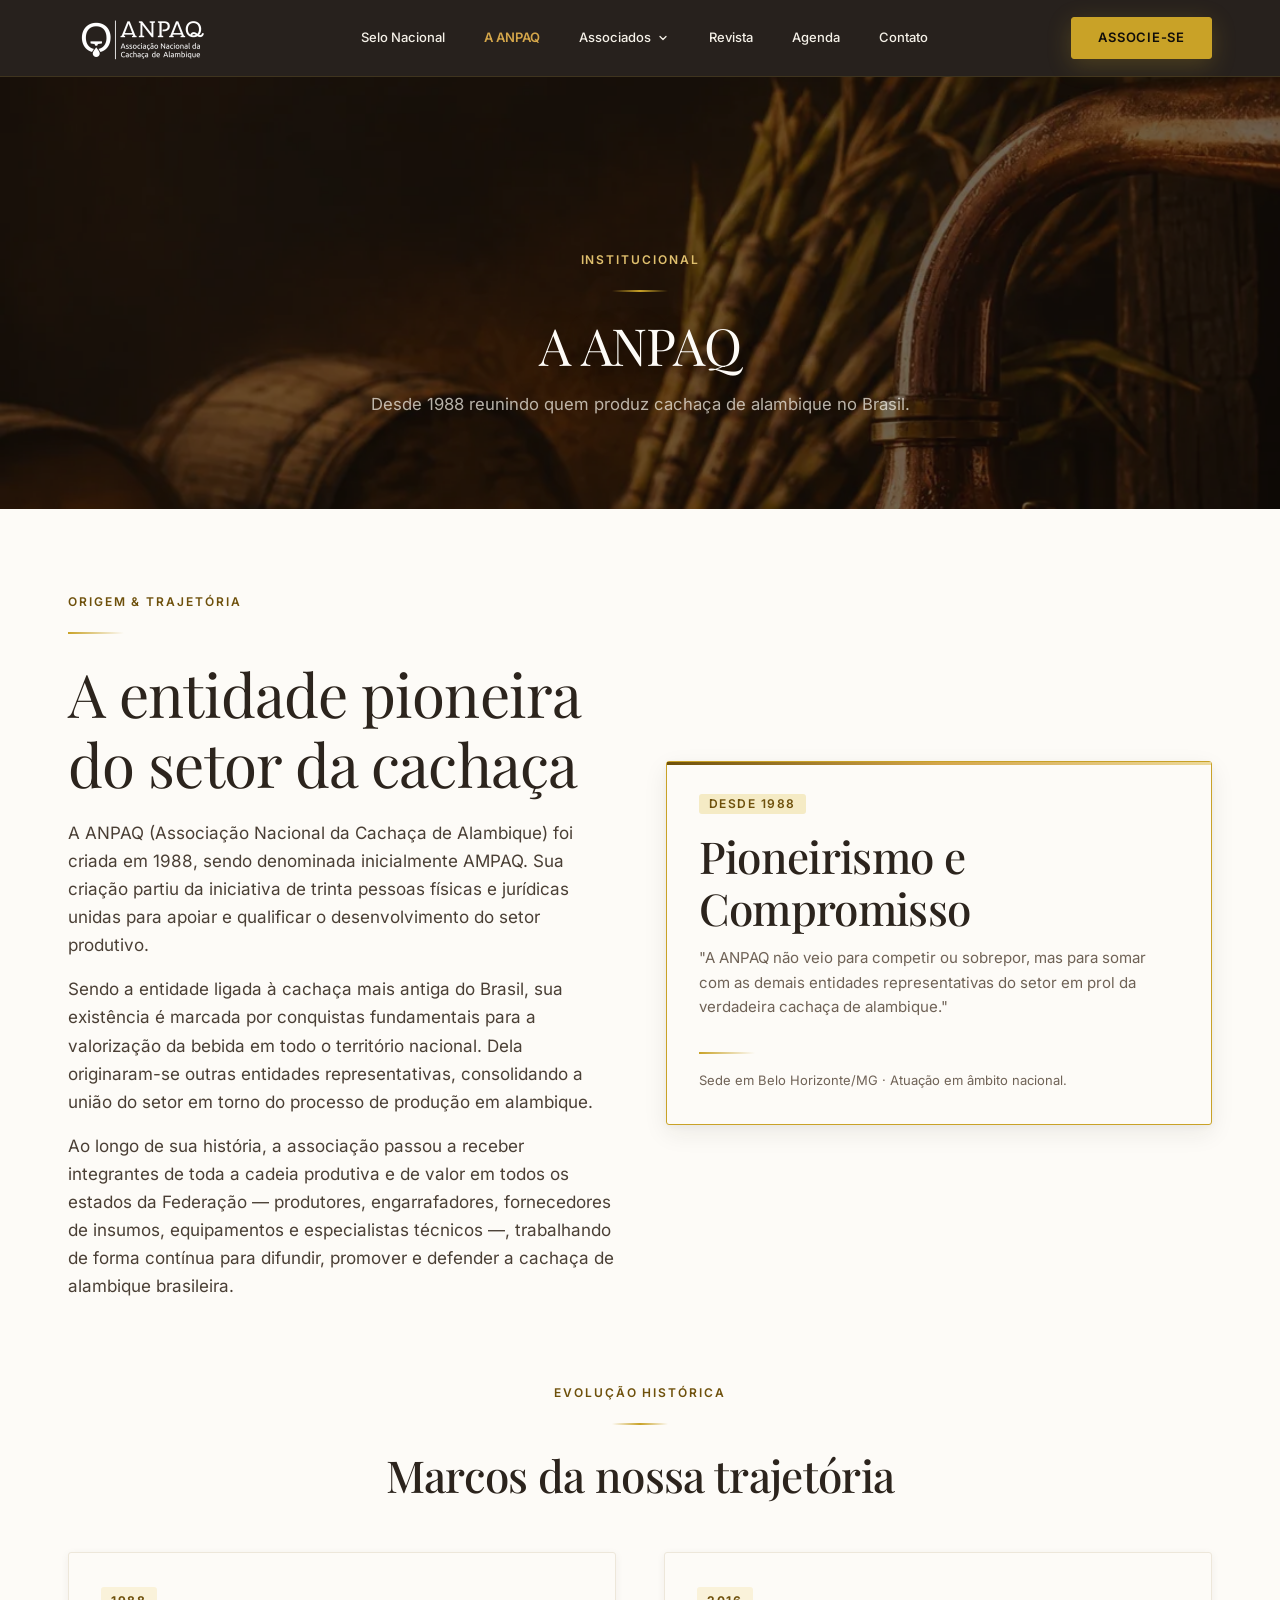
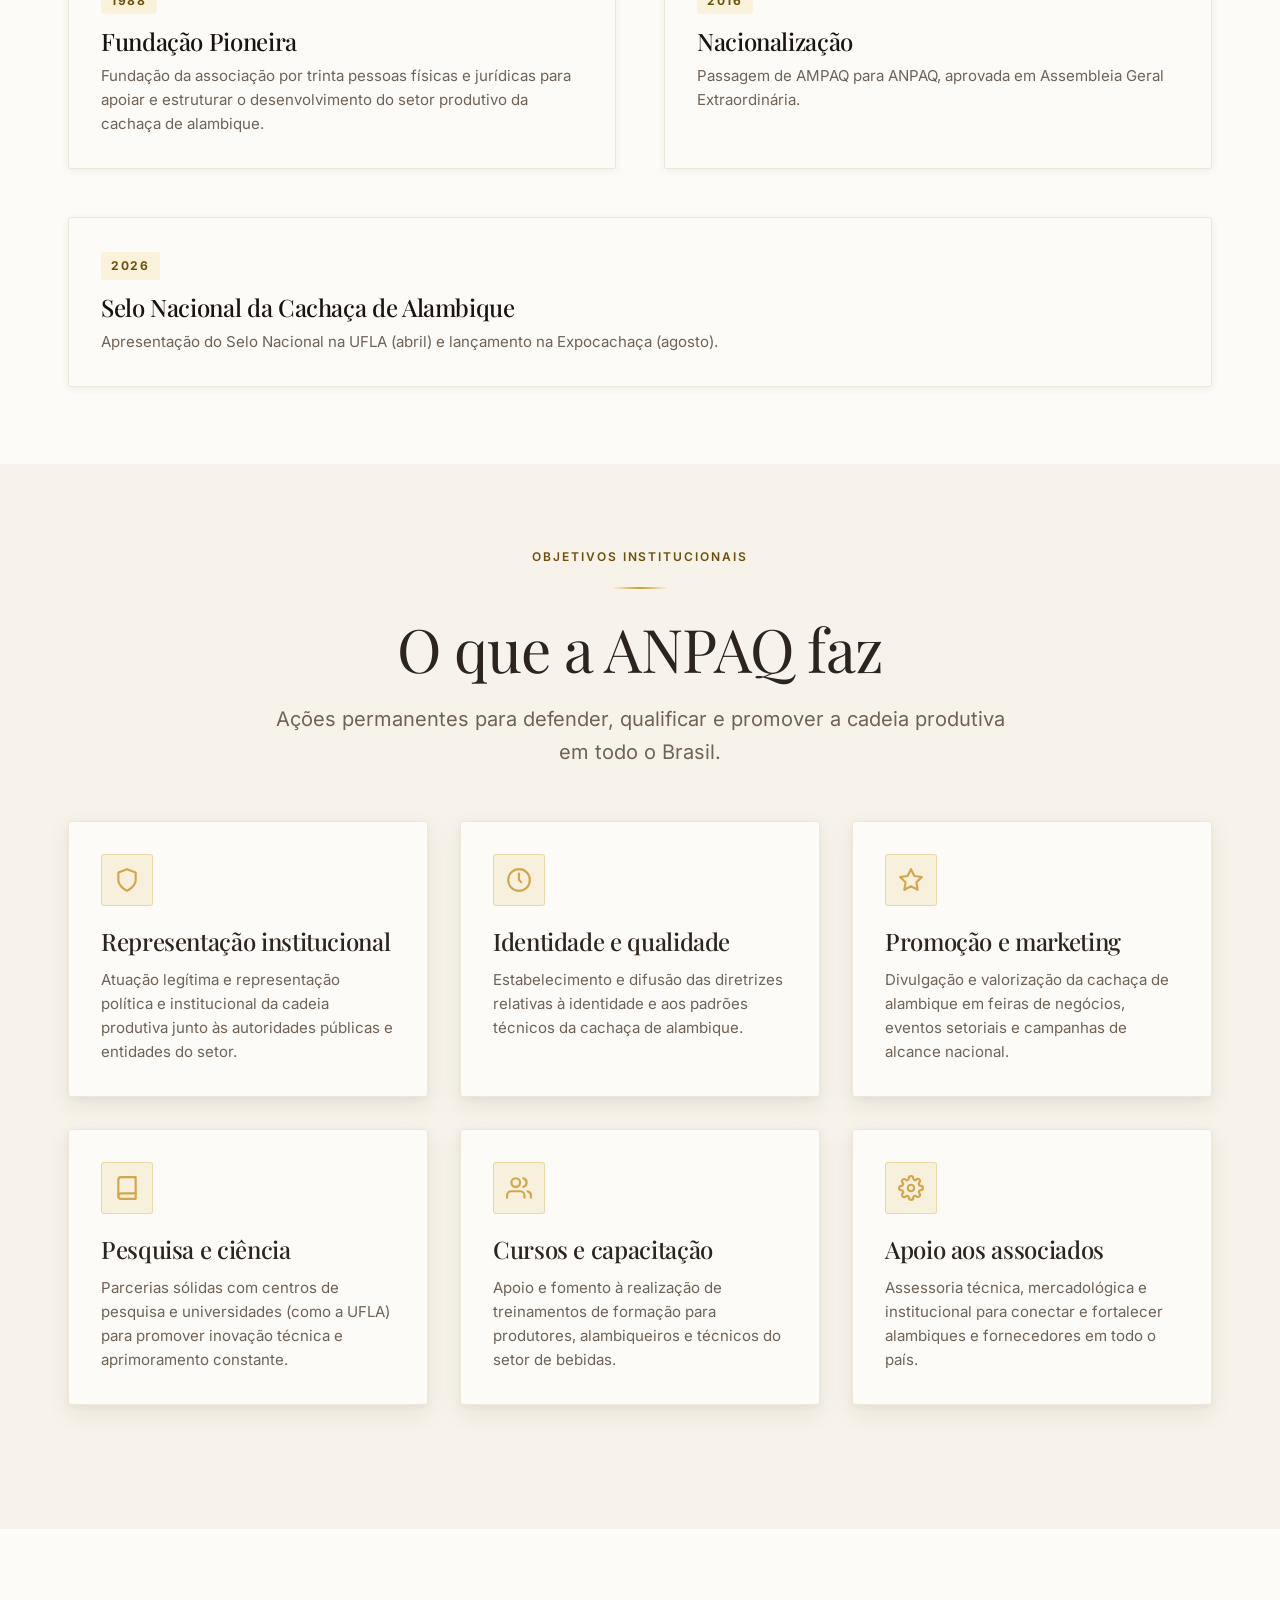
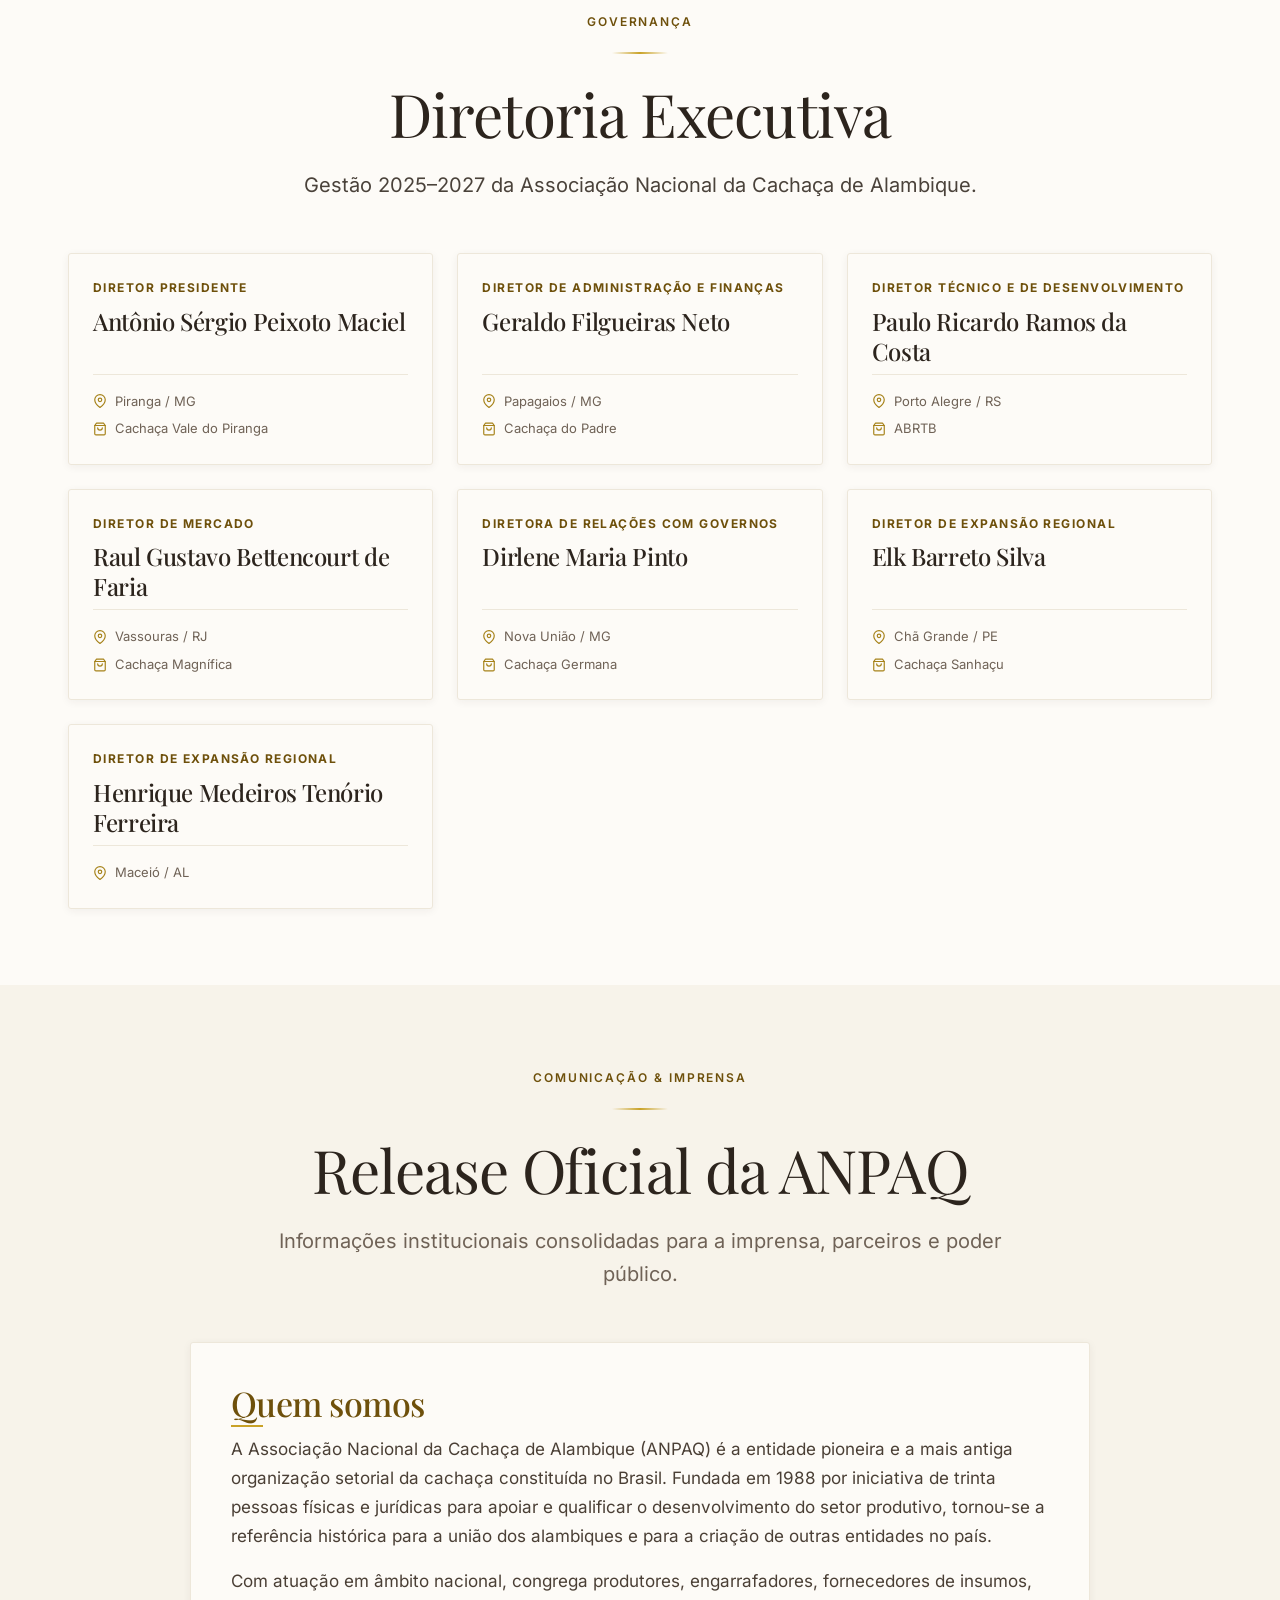
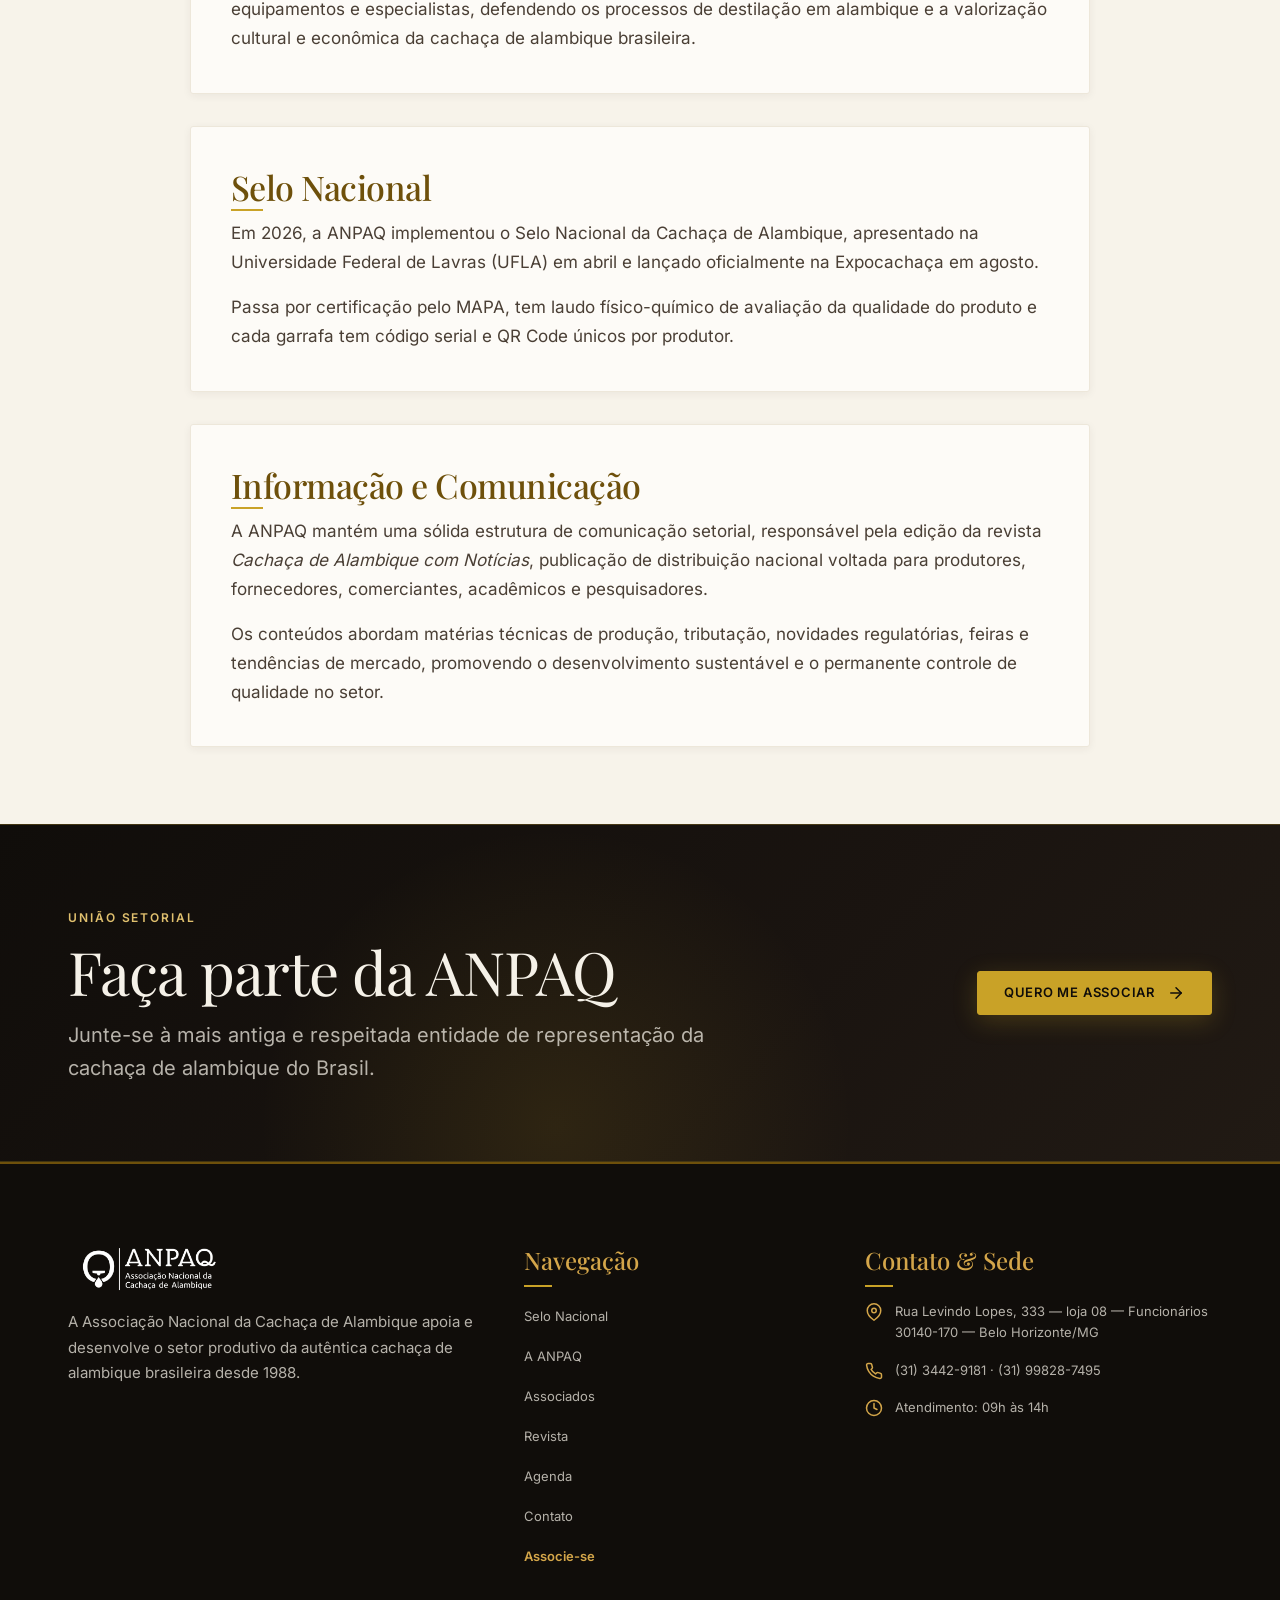
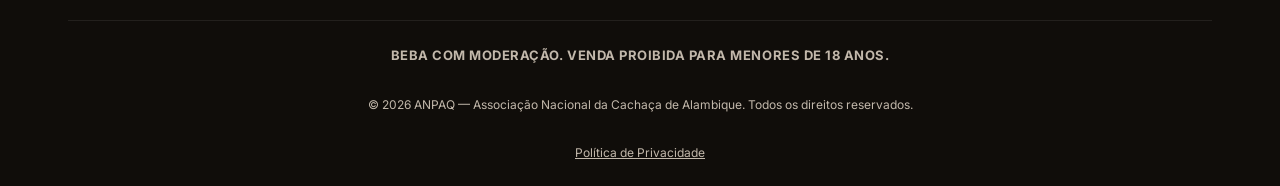
==== a-anpaq/index.html @ 92a30b12 "style: ajuste de altura proporcional e respiro vertical da primeira dobra" ====
<!DOCTYPE html>
<html lang="pt-BR">
<head>
  <meta charset="utf-8"/>
  <meta name="viewport" content="width=device-width, initial-scale=1.0"/>
  <title>A ANPAQ | Associação Nacional da Cachaça de Alambique</title>
  <meta name="description" content="Fundada em 1988, a ANPAQ apoia, une e desenvolve os produtores e a cadeia produtiva da cachaça de alambique no Brasil."/>
  <link rel="canonical" href="https://anpaq.com.br/a-anpaq/"/>
  <link rel="icon" href="/favicon.ico" sizes="any"/>
  <link rel="icon" type="image/png" sizes="32x32" href="/assets/img/favicon-32x32.png"/>
  <meta property="og:type" content="website"/>
  <meta property="og:url" content="https://anpaq.com.br/a-anpaq/"/>
  <meta property="og:title" content="A ANPAQ | Associação Nacional da Cachaça de Alambique"/>
  <meta property="og:description" content="Fundada em 1988, a ANPAQ apoia, une e desenvolve os produtores e a cadeia produtiva da cachaça de alambique no Brasil."/>
  <meta property="og:image" content="https://anpaq.com.br/assets/img/og-default.jpg"/>
  <meta property="og:image:width" content="1200"/>
  <meta property="og:image:height" content="630"/>
  <meta property="og:site_name" content="ANPAQ — Associação Nacional da Cachaça de Alambique"/>
  <meta property="og:locale" content="pt_BR"/>
  <meta name="twitter:card" content="summary_large_image"/>
  <meta name="twitter:url" content="https://anpaq.com.br/a-anpaq/"/>
  <meta name="twitter:title" content="A ANPAQ | Associação Nacional da Cachaça de Alambique"/>
  <meta name="twitter:description" content="Fundada em 1988, a ANPAQ apoia, une e desenvolve os produtores e a cadeia produtiva da cachaça de alambique no Brasil."/>
  <meta name="twitter:image" content="https://anpaq.com.br/assets/img/og-default.jpg"/>
  <script type="application/ld+json">
{
  "@context": "https://schema.org",
  "@type": "BreadcrumbList",
  "itemListElement": [
    {
      "@type": "ListItem",
      "position": 1,
      "name": "Início",
      "item": "https://anpaq.com.br/"
    },
    {
      "@type": "ListItem",
      "position": 2,
      "name": "A ANPAQ",
      "item": "https://anpaq.com.br/a-anpaq/"
    }
  ]
}
  </script>
  <!-- Preload de Fontes Críticas Locais -->
  <link rel="preload" href="/assets/fonts/inter-variable-latin.woff2" as="font" type="font/woff2" crossorigin>
  <link rel="preload" href="/assets/fonts/playfair-display-variable-latin.woff2" as="font" type="font/woff2" crossorigin>
  <link rel="preload" href="/assets/img/bg-alambique.webp" as="image" type="image/webp" fetchpriority="high">
<link rel="stylesheet" href="/assets/site.css?v=20261106c"/>
</head>
<body>

  <!-- Link de Acessibilidade -->
  <a href="#main-content" class="skip-link">Pular para o conteúdo principal</a>

  <!-- ═══════════════ HEADER & NAV ═══════════════ -->
  <header class="site-header" id="site-header">
    <div class="container nav-container">
      <a href="/" class="nav-brand" aria-label="ANPAQ — Página inicial">
        <img src="/assets/img/logo-anpaq.png" alt="ANPAQ — Associação Nacional da Cachaça de Alambique" class="nav-logo" width="160" height="48">
      </a>

      <!-- Menu Desktop -->
      <nav class="nav-menu" aria-label="Navegação principal">
        <div class="nav-item">
          <a href="/selo/" class="nav-link">Selo Nacional</a>
        </div>
        <div class="nav-item active">
          <a href="/a-anpaq/" class="nav-link" aria-current="page">A ANPAQ</a>
        </div>
        <div class="nav-item has-dropdown">
          <a href="/associados/" class="nav-link" aria-haspopup="true">
            Associados
            <svg class="chevron" width="12" height="12" viewBox="0 0 24 24" fill="none" stroke="currentColor" stroke-width="2.5" stroke-linecap="round" stroke-linejoin="round" aria-hidden="true"><polyline points="6 9 12 15 18 9"></polyline></svg>
          </a>
          <div class="nav-dropdown" role="menu">
            <a href="/associados/?tipo=produtor" class="dropdown-link" role="menuitem">Produtores</a>
            <a href="/associados/?tipo=fornecedor" class="dropdown-link" role="menuitem">Fornecedores</a>
          </div>
        </div>
        <div class="nav-item">
          <a href="/revista/" class="nav-link">Revista</a>
        </div>

        <div class="nav-item">
          <a href="/agenda/" class="nav-link">Agenda</a>
        </div>
        <div class="nav-item">
          <a href="/contato/" class="nav-link">Contato</a>
        </div>
      </nav>

      <!-- Ação Direita: Associe-se -->
      <div class="nav-actions">
        <a href="/associe-se/" class="btn btn-primary">Associe-se</a>
        <button class="nav-toggle" id="nav-toggle" aria-label="Abrir menu de navegação" aria-expanded="false" aria-controls="mobile-drawer">
          <svg width="24" height="24" viewBox="0 0 24 24" fill="none" stroke="currentColor" stroke-width="2" stroke-linecap="round" stroke-linejoin="round" aria-hidden="true"><line x1="3" y1="12" x2="21" y2="12"></line><line x1="3" y1="6" x2="21" y2="6"></line><line x1="3" y1="18" x2="21" y2="18"></line></svg>
        </button>
      </div>
    </div>
  </header>

  <!-- Gaveta Mobile em tela cheia -->
  <div class="mobile-drawer" id="mobile-drawer" role="dialog" aria-modal="true" aria-label="Menu de navegação">
    <div class="mobile-drawer-header">
      <a href="/" class="nav-brand" aria-label="ANPAQ — Página inicial">
        <img src="/assets/img/logo-anpaq.png" alt="ANPAQ" class="nav-logo" width="140" height="42">
      </a>
      <button class="btn-ghost" id="drawer-close" aria-label="Fechar menu" style="color:var(--anpaq-gold-400);font-size:1.5rem;padding:0.5rem;cursor:pointer;">
        ✕
      </button>
    </div>

    <nav class="mobile-nav-links" aria-label="Navegação mobile">
      <a href="/selo/" class="mobile-nav-link">Selo Nacional</a>
      <a href="/a-anpaq/" class="mobile-nav-link" aria-current="page">A ANPAQ</a>
      <div>
        <a href="/associados/" class="mobile-nav-link mobile-dropdown-toggle" aria-expanded="false">
          Associados <span>▾</span>
        </a>
        <div class="mobile-submenu">
          <a href="/associados/?tipo=produtor" class="mobile-sub-link">Produtores</a>
          <a href="/associados/?tipo=fornecedor" class="mobile-sub-link">Fornecedores</a>
        </div>
      </div>
      <a href="/revista/" class="mobile-nav-link">Revista</a>

      <a href="/agenda/" class="mobile-nav-link">Agenda</a>
      <a href="/contato/" class="mobile-nav-link">Contato</a>
    </nav>

    <div class="mobile-drawer-footer">
      <a href="/associe-se/" class="btn btn-primary" style="width:100%;">Associe-se</a>
    </div>
  </div>

  <!-- ═══════════════ MAIN CONTENT ═══════════════ -->
  <main id="main-content">

    <!-- ─── 1. HERÓI DA PÁGINA ─── -->
        <section class="page-hero">
      <picture class="page-hero-bg">
        <source srcset="/assets/img/bg-alambique.webp" type="image/webp">
        <img src="/assets/img/bg-alambique.jpg" alt="" fetchpriority="high" loading="eager" decoding="async" width="1122" height="1402">
      </picture>
      <div class="page-hero-overlay"></div>
      <div class="container page-hero-content">
        <span class="eyebrow" style="color:var(--anpaq-gold-300);">Institucional</span>
        <div class="gold-line"></div>
        <h1 class="page-hero-title">A ANPAQ</h1>
        <p class="page-hero-subtitle">
          Desde 1988 reunindo quem produz cachaça de alambique no Brasil.
        </p>
      </div>
    </section>

    <!-- ─── 2. NOSSA HISTÓRIA ─── -->
    <section class="section section--surface" id="historia">
      <div class="container">
        <div class="split reveal">
          <div>
            <span class="eyebrow">Origem & Trajetória</span>
            <div class="gold-line-left"></div>
            <h2>A entidade pioneira do setor da cachaça</h2>
            <p>
              A ANPAQ (Associação Nacional da Cachaça de Alambique) foi criada em 1988, sendo denominada inicialmente AMPAQ. Sua criação partiu da iniciativa de trinta pessoas físicas e jurídicas unidas para apoiar e qualificar o desenvolvimento do setor produtivo.
            </p>
            <p>
              Sendo a entidade ligada à cachaça mais antiga do Brasil, sua existência é marcada por conquistas fundamentais para a valorização da bebida em todo o território nacional. Dela originaram-se outras entidades representativas, consolidando a união do setor em torno do processo de produção em alambique.
            </p>
            <p>
              Ao longo de sua história, a associação passou a receber integrantes de toda a cadeia produtiva e de valor em todos os estados da Federação — produtores, engarrafadores, fornecedores de insumos, equipamentos e especialistas técnicos —, trabalhando de forma contínua para difundir, promover e defender a cachaça de alambique brasileira.
            </p>
          </div>

          <div>
            <div class="card card--featured">
              <span class="badge badge-gold" style="align-self:flex-start; margin-bottom:var(--sp-4);">Desde 1988</span>
              <h3 style="margin-bottom:var(--sp-3);">Pioneirismo e Compromisso</h3>
              <p style="color:var(--anpaq-text-muted); font-size:var(--text-base);">
                "A ANPAQ não veio para competir ou sobrepor, mas para somar com as demais entidades representativas do setor em prol da verdadeira cachaça de alambique."
              </p>
              <div class="gold-line-left" style="margin:var(--sp-4) 0;"></div>
              <p style="font-size:var(--text-sm); color:var(--anpaq-text-muted); margin-bottom:0;">
                Sede em Belo Horizonte/MG · Atuação em âmbito nacional.
              </p>
            </div>
          </div>
        </div>

        <!-- Linha do Tempo com Marcos Confirmados -->
        <div style="margin-top: clamp(var(--sp-12), 6vw, var(--sp-20));">
          <div class="section-header reveal">
            <span class="eyebrow">Evolução Histórica</span>
            <div class="gold-line"></div>
            <h3>Marcos da nossa trajetória</h3>
          </div>

          <div class="timeline reveal">
            <!-- Marco 1988 -->
            <div class="timeline-item">
              <span class="timeline-date-badge">1988</span>
              <h3 class="timeline-title">Fundação Pioneira</h3>
              <p class="timeline-desc">
                Fundação da associação por trinta pessoas físicas e jurídicas para apoiar e estruturar o desenvolvimento do setor produtivo da cachaça de alambique.
              </p>
            </div>

<!-- Marco Estatutário 2016 -->
            <div class="timeline-item">
              <span class="timeline-date-badge">2016</span>
              <h3 class="timeline-title">Nacionalização</h3>
              <p class="timeline-desc">
                Passagem de AMPAQ para ANPAQ, aprovada em Assembleia Geral Extraordinária.
              </p>
            </div>

            <!-- Marco 2026 -->
            <div class="timeline-item" style="grid-column: 1 / -1;">
              <span class="timeline-date-badge">2026</span>
              <h3 class="timeline-title">Selo Nacional da Cachaça de Alambique</h3>
              <p class="timeline-desc">
                Apresentação do Selo Nacional na UFLA (abril) e lançamento na Expocachaça (agosto).
              </p>
            </div>
          </div>
        </div>

      </div>
    </section>

    <!-- ─── 3. O QUE A ANPAQ FAZ (6 CARDS) ─── -->
    <section class="section section--alt" id="atuacao">
      <div class="container">
        <div class="section-header reveal">
          <span class="eyebrow">Objetivos Institucionais</span>
          <div class="gold-line"></div>
          <h2>O que a ANPAQ faz</h2>
          <p>Ações permanentes para defender, qualificar e promover a cadeia produtiva em todo o Brasil.</p>
        </div>

        <div class="selo-pillars-grid">
          <!-- Card 1 -->
          <div class="card reveal">
            <div class="selo-pillar-icon">
              <svg viewBox="0 0 24 24" fill="none" stroke="currentColor" stroke-width="2" stroke-linecap="round" stroke-linejoin="round" aria-hidden="true"><path d="M12 22s8-4 8-10V5l-8-3-8 3v7c0 6 8 10 8 10z"></path></svg>
            </div>
            <h3 class="selo-pillar-title" style="color:var(--anpaq-text-dark);">Representação institucional</h3>
            <p class="selo-pillar-desc" style="color:var(--anpaq-text-muted);">
              Atuação legítima e representação política e institucional da cadeia produtiva junto às autoridades públicas e entidades do setor.
            </p>
          </div>

          <!-- Card 2 -->
          <div class="card reveal reveal-delay-1">
            <div class="selo-pillar-icon">
              <svg viewBox="0 0 24 24" fill="none" stroke="currentColor" stroke-width="2" stroke-linecap="round" stroke-linejoin="round" aria-hidden="true"><circle cx="12" cy="12" r="10"></circle><polyline points="12 6 12 12 14 14"></polyline></svg>
            </div>
            <h3 class="selo-pillar-title" style="color:var(--anpaq-text-dark);">Identidade e qualidade</h3>
            <p class="selo-pillar-desc" style="color:var(--anpaq-text-muted);">
              Estabelecimento e difusão das diretrizes relativas à identidade e aos padrões técnicos da cachaça de alambique.
            </p>
          </div>

          <!-- Card 3 -->
          <div class="card reveal reveal-delay-2">
            <div class="selo-pillar-icon">
              <svg viewBox="0 0 24 24" fill="none" stroke="currentColor" stroke-width="2" stroke-linecap="round" stroke-linejoin="round" aria-hidden="true"><polygon points="12 2 15.09 8.26 22 9.27 17 14.14 18.18 21.02 12 17.77 5.82 21.02 7 14.14 2 9.27 8.91 8.26 12 2"></polygon></svg>
            </div>
            <h3 class="selo-pillar-title" style="color:var(--anpaq-text-dark);">Promoção e marketing</h3>
            <p class="selo-pillar-desc" style="color:var(--anpaq-text-muted);">
              Divulgação e valorização da cachaça de alambique em feiras de negócios, eventos setoriais e campanhas de alcance nacional.
            </p>
          </div>

          <!-- Card 4 -->
          <div class="card reveal">
            <div class="selo-pillar-icon">
              <svg viewBox="0 0 24 24" fill="none" stroke="currentColor" stroke-width="2" stroke-linecap="round" stroke-linejoin="round" aria-hidden="true"><path d="M4 19.5A2.5 2.5 0 0 1 6.5 17H20"></path><path d="M6.5 2H20v20H6.5A2.5 2.5 0 0 1 4 19.5v-15A2.5 2.5 0 0 1 6.5 2z"></path></svg>
            </div>
            <h3 class="selo-pillar-title" style="color:var(--anpaq-text-dark);">Pesquisa e ciência</h3>
            <p class="selo-pillar-desc" style="color:var(--anpaq-text-muted);">
              Parcerias sólidas com centros de pesquisa e universidades (como a UFLA) para promover inovação técnica e aprimoramento constante.
            </p>
          </div>

          <!-- Card 5 -->
          <div class="card reveal reveal-delay-1">
            <div class="selo-pillar-icon">
              <svg viewBox="0 0 24 24" fill="none" stroke="currentColor" stroke-width="2" stroke-linecap="round" stroke-linejoin="round" aria-hidden="true"><path d="M17 21v-2a4 4 0 0 0-4-4H5a4 4 0 0 0-4 4v2"></path><circle cx="9" cy="7" r="4"></circle><path d="M23 21v-2a4 4 0 0 0-3-3.87"></path><path d="M16 3.13a4 4 0 0 1 0 7.75"></path></svg>
            </div>
            <h3 class="selo-pillar-title" style="color:var(--anpaq-text-dark);">Cursos e capacitação</h3>
            <p class="selo-pillar-desc" style="color:var(--anpaq-text-muted);">
              Apoio e fomento à realização de treinamentos de formação para produtores, alambiqueiros e técnicos do setor de bebidas.
            </p>
          </div>

          <!-- Card 6 -->
          <div class="card reveal reveal-delay-2">
            <div class="selo-pillar-icon">
              <svg viewBox="0 0 24 24" fill="none" stroke="currentColor" stroke-width="2" stroke-linecap="round" stroke-linejoin="round" aria-hidden="true"><circle cx="12" cy="12" r="3"></circle><path d="M19.4 15a1.65 1.65 0 0 0 .33 1.82l.06.06a2 2 0 0 1 0 2.83 2 2 0 0 1-2.83 0l-.06-.06a1.65 1.65 0 0 0-1.82-.33 1.65 1.65 0 0 0-1 1.51V21a2 2 0 0 1-2 2 2 2 0 0 1-2-2v-.09A1.65 1.65 0 0 0 9 19.4a1.65 1.65 0 0 0-1.82.33l-.06.06a2 2 0 0 1-2.83 0 2 2 0 0 1 0-2.83l.06-.06a1.65 1.65 0 0 0 .33-1.82 1.65 1.65 0 0 0-1.51-1H3a2 2 0 0 1-2-2 2 2 0 0 1 2-2h.09A1.65 1.65 0 0 0 4.6 9a1.65 1.65 0 0 0-.33-1.82l-.06-.06a2 2 0 0 1 0-2.83 2 2 0 0 1 2.83 0l.06.06a1.65 1.65 0 0 0 1.82.33H9a1.65 1.65 0 0 0 1-1.51V3a2 2 0 0 1 2-2 2 2 0 0 1 2 2v.09a1.65 1.65 0 0 0 1 1.51 1.65 1.65 0 0 0 1.82-.33l.06-.06a2 2 0 0 1 2.83 0 2 2 0 0 1 0 2.83l-.06.06a1.65 1.65 0 0 0-.33 1.82V9a1.65 1.65 0 0 0 1.51 1H21a2 2 0 0 1 2 2 2 2 0 0 1-2 2h-.09a1.65 1.65 0 0 0-1.51 1z"></path></svg>
            </div>
            <h3 class="selo-pillar-title" style="color:var(--anpaq-text-dark);">Apoio aos associados</h3>
            <p class="selo-pillar-desc" style="color:var(--anpaq-text-muted);">
              Assessoria técnica, mercadológica e institucional para conectar e fortalecer alambiques e fornecedores em todo o país.
            </p>
          </div>
        </div>
      </div>
    </section>

    <!-- ─── 4. DIRETORIA 2025–2027 ─── -->
    
    <section class="section section--surface" id="diretoria">
      <div class="container">
        <div class="section-header reveal">
          <span class="eyebrow">Governança</span>
          <div class="gold-line"></div>
          <h2>Diretoria Executiva</h2>
          <p>
            Gestão 2025–2027 da Associação Nacional da Cachaça de Alambique.

          </p>
        </div>

        <div class="directors-grid reveal">
          <!-- Presidente -->
          <div class="director-card">
            <span class="director-role">Diretor Presidente</span>
            <h3 class="director-name">Antônio Sérgio Peixoto Maciel</h3>
            <div class="director-meta">
              <div class="director-meta-item">
                <svg viewBox="0 0 24 24" fill="none" stroke="currentColor" stroke-width="2" stroke-linecap="round" stroke-linejoin="round" aria-hidden="true"><path d="M21 10c0 7-9 13-9 13s-9-6-9-13a9 9 0 0 1 18 0z"></path><circle cx="12" cy="10" r="3"></circle></svg>
                <span>Piranga / MG</span>
              </div>
              <div class="director-meta-item">
                <svg viewBox="0 0 24 24" fill="none" stroke="currentColor" stroke-width="2" stroke-linecap="round" stroke-linejoin="round" aria-hidden="true"><path d="M6 2L3 6v14a2 2 0 0 0 2 2h14a2 2 0 0 0 2-2V6l-3-4z"></path><line x1="3" y1="6" x2="21" y2="6"></line><path d="M16 10a4 4 0 0 1-8 0"></path></svg>
                <span>Cachaça Vale do Piranga</span>
              </div>
            </div>
          </div>

          <!-- Administração e Finanças -->
          <div class="director-card">
            <span class="director-role">Diretor de Administração e Finanças</span>
            <h3 class="director-name">Geraldo Filgueiras Neto</h3>
            <div class="director-meta">
              <div class="director-meta-item">
                <svg viewBox="0 0 24 24" fill="none" stroke="currentColor" stroke-width="2" stroke-linecap="round" stroke-linejoin="round" aria-hidden="true"><path d="M21 10c0 7-9 13-9 13s-9-6-9-13a9 9 0 0 1 18 0z"></path><circle cx="12" cy="10" r="3"></circle></svg>
                <span>Papagaios / MG</span>
              </div>
              <div class="director-meta-item">
                <svg viewBox="0 0 24 24" fill="none" stroke="currentColor" stroke-width="2" stroke-linecap="round" stroke-linejoin="round" aria-hidden="true"><path d="M6 2L3 6v14a2 2 0 0 0 2 2h14a2 2 0 0 0 2-2V6l-3-4z"></path><line x1="3" y1="6" x2="21" y2="6"></line><path d="M16 10a4 4 0 0 1-8 0"></path></svg>
                <span>Cachaça do Padre</span>
              </div>
            </div>
          </div>

          <!-- Técnico e Desenvolvimento -->
          <div class="director-card">
            <span class="director-role">Diretor Técnico e de Desenvolvimento</span>
            <h3 class="director-name">Paulo Ricardo Ramos da Costa</h3>
            <div class="director-meta">
              <div class="director-meta-item">
                <svg viewBox="0 0 24 24" fill="none" stroke="currentColor" stroke-width="2" stroke-linecap="round" stroke-linejoin="round" aria-hidden="true"><path d="M21 10c0 7-9 13-9 13s-9-6-9-13a9 9 0 0 1 18 0z"></path><circle cx="12" cy="10" r="3"></circle></svg>
                <span>Porto Alegre / RS</span>
              </div>
              <div class="director-meta-item">
                <svg viewBox="0 0 24 24" fill="none" stroke="currentColor" stroke-width="2" stroke-linecap="round" stroke-linejoin="round" aria-hidden="true"><path d="M6 2L3 6v14a2 2 0 0 0 2 2h14a2 2 0 0 0 2-2V6l-3-4z"></path><line x1="3" y1="6" x2="21" y2="6"></line><path d="M16 10a4 4 0 0 1-8 0"></path></svg>
                <span>ABRTB</span>
              </div>
            </div>
          </div>

          <!-- Mercado -->
          <div class="director-card">
            <span class="director-role">Diretor de Mercado</span>
            <h3 class="director-name">Raul Gustavo Bettencourt de Faria</h3>
            <div class="director-meta">
              <div class="director-meta-item">
                <svg viewBox="0 0 24 24" fill="none" stroke="currentColor" stroke-width="2" stroke-linecap="round" stroke-linejoin="round" aria-hidden="true"><path d="M21 10c0 7-9 13-9 13s-9-6-9-13a9 9 0 0 1 18 0z"></path><circle cx="12" cy="10" r="3"></circle></svg>
                <span>Vassouras / RJ</span>
              </div>
              <div class="director-meta-item">
                <svg viewBox="0 0 24 24" fill="none" stroke="currentColor" stroke-width="2" stroke-linecap="round" stroke-linejoin="round" aria-hidden="true"><path d="M6 2L3 6v14a2 2 0 0 0 2 2h14a2 2 0 0 0 2-2V6l-3-4z"></path><line x1="3" y1="6" x2="21" y2="6"></line><path d="M16 10a4 4 0 0 1-8 0"></path></svg>
                <span>Cachaça Magnífica</span>
              </div>
            </div>
          </div>

          <!-- Relações com Governos -->
          <div class="director-card">
            <span class="director-role">Diretora de Relações com Governos</span>
            <h3 class="director-name">Dirlene Maria Pinto</h3>
            <div class="director-meta">
              <div class="director-meta-item">
                <svg viewBox="0 0 24 24" fill="none" stroke="currentColor" stroke-width="2" stroke-linecap="round" stroke-linejoin="round" aria-hidden="true"><path d="M21 10c0 7-9 13-9 13s-9-6-9-13a9 9 0 0 1 18 0z"></path><circle cx="12" cy="10" r="3"></circle></svg>
                <span>Nova União / MG</span>
              </div>
              <div class="director-meta-item">
                <svg viewBox="0 0 24 24" fill="none" stroke="currentColor" stroke-width="2" stroke-linecap="round" stroke-linejoin="round" aria-hidden="true"><path d="M6 2L3 6v14a2 2 0 0 0 2 2h14a2 2 0 0 0 2-2V6l-3-4z"></path><line x1="3" y1="6" x2="21" y2="6"></line><path d="M16 10a4 4 0 0 1-8 0"></path></svg>
                <span>Cachaça Germana</span>
              </div>
            </div>
          </div>

          <!-- Expansão Regional 1 -->
          <div class="director-card">
            <span class="director-role">Diretor de Expansão Regional</span>
            <h3 class="director-name">Elk Barreto Silva</h3>
            <div class="director-meta">
              <div class="director-meta-item">
                <svg viewBox="0 0 24 24" fill="none" stroke="currentColor" stroke-width="2" stroke-linecap="round" stroke-linejoin="round" aria-hidden="true"><path d="M21 10c0 7-9 13-9 13s-9-6-9-13a9 9 0 0 1 18 0z"></path><circle cx="12" cy="10" r="3"></circle></svg>
                <span>Chã Grande / PE</span>
              </div>
              <div class="director-meta-item">
                <svg viewBox="0 0 24 24" fill="none" stroke="currentColor" stroke-width="2" stroke-linecap="round" stroke-linejoin="round" aria-hidden="true"><path d="M6 2L3 6v14a2 2 0 0 0 2 2h14a2 2 0 0 0 2-2V6l-3-4z"></path><line x1="3" y1="6" x2="21" y2="6"></line><path d="M16 10a4 4 0 0 1-8 0"></path></svg>
                <span>Cachaça Sanhaçu</span>
              </div>
            </div>
          </div>

          <!-- Expansão Regional 2 -->
          <div class="director-card">
            <span class="director-role">Diretor de Expansão Regional</span>
            <h3 class="director-name">Henrique Medeiros Tenório Ferreira</h3>
            <div class="director-meta">
              <div class="director-meta-item">
                <svg viewBox="0 0 24 24" fill="none" stroke="currentColor" stroke-width="2" stroke-linecap="round" stroke-linejoin="round" aria-hidden="true"><path d="M21 10c0 7-9 13-9 13s-9-6-9-13a9 9 0 0 1 18 0z"></path><circle cx="12" cy="10" r="3"></circle></svg>
                <span>Maceió / AL</span>
              </div>

            </div>
          </div>
        </div>
      </div>
    </section>

    <!-- ─── 5. RELEASE INSTITUCIONAL (#release) ─── -->
    <section class="section section--alt" id="release">
      <div class="container">
        <div class="section-header reveal">
          <span class="eyebrow">Comunicação & Imprensa</span>
          <div class="gold-line"></div>
          <h2>Release Oficial da ANPAQ</h2>
          <p>Informações institucionais consolidadas para a imprensa, parceiros e poder público.</p>
        </div>

        <div class="release-container reveal">
          <!-- Bloco 1: Quem somos -->
          <div class="release-block">
            <h3>Quem somos</h3>
            <p>
              A Associação Nacional da Cachaça de Alambique (ANPAQ) é a entidade pioneira e a mais antiga organização setorial da cachaça constituída no Brasil. Fundada em 1988 por iniciativa de trinta pessoas físicas e jurídicas para apoiar e qualificar o desenvolvimento do setor produtivo, tornou-se a referência histórica para a união dos alambiques e para a criação de outras entidades no país.
            </p>
            <p style="margin-bottom:0;">
              Com atuação em âmbito nacional, congrega produtores, engarrafadores, fornecedores de insumos, equipamentos e especialistas, defendendo os processos de destilação em alambique e a valorização cultural e econômica da cachaça de alambique brasileira.
            </p>
          </div>

          <!-- Bloco 2: Selo -->
          <div class="release-block">
            <h3>Selo Nacional</h3>
            <p>
              Em 2026, a ANPAQ implementou o Selo Nacional da Cachaça de Alambique, apresentado na Universidade Federal de Lavras (UFLA) em abril e lançado oficialmente na Expocachaça em agosto.
            </p>
            <p style="margin-bottom:0;">
              Passa por certificação pelo MAPA, tem laudo físico-químico de avaliação da qualidade do produto e cada garrafa tem código serial e QR Code únicos por produtor.
            </p>
          </div>

          <!-- Bloco 3: Informação/Comunicação -->
          <div class="release-block">
            <h3>Informação e Comunicação</h3>
            <p>
              A ANPAQ mantém uma sólida estrutura de comunicação setorial, responsável pela edição da revista <em>Cachaça de Alambique com Notícias</em>, publicação de distribuição nacional voltada para produtores, fornecedores, comerciantes, acadêmicos e pesquisadores.
            </p>
            <p style="margin-bottom:0;">
              Os conteúdos abordam matérias técnicas de produção, tributação, novidades regulatórias, feiras e tendências de mercado, promovendo o desenvolvimento sustentável e o permanente controle de qualidade no setor.
            </p>
          </div>
        </div>
      </div>
    </section>

    <!-- ─── 6. FAIXA FINAL DE CTA ─── -->
    <section class="cta-band" id="faixa-cta">
      <div class="container">
        <div class="cta-band-content reveal">
          <div class="cta-band-text">
            <span class="eyebrow" style="color:var(--anpaq-gold-300);">União Setorial</span>
            <h2>Faça parte da ANPAQ</h2>
            <p>
              Junte-se à mais antiga e respeitada entidade de representação da cachaça de alambique do Brasil.
            </p>
          </div>
          <div>
            <a href="/associe-se/" class="btn btn-primary">
              Quero me associar
              <svg viewBox="0 0 24 24" fill="none" stroke="currentColor" stroke-width="2" stroke-linecap="round" stroke-linejoin="round" aria-hidden="true"><line x1="5" y1="12" x2="19" y2="12"></line><polyline points="12 5 19 12 12 19"></polyline></svg>
            </a>
          </div>
        </div>
      </div>
    </section>

  </main>

  <!-- ═══════════════ FOOTER INSTITUCIONAL ═══════════════ -->
  <footer class="site-footer">
    <div class="container">
      <div class="footer-grid">
        <!-- Coluna 1: Marca & Frase -->
        <div class="footer-col-brand">
          <a href="/" aria-label="ANPAQ — Início">
            <img src="/assets/img/logo-anpaq.png" alt="ANPAQ Logo" class="footer-logo" width="160" height="48" loading="lazy">
          </a>
          <p class="footer-brand-desc">
            A Associação Nacional da Cachaça de Alambique apoia e desenvolve o setor produtivo da autêntica cachaça de alambique brasileira desde 1988.
          </p>
        </div>

        <!-- Coluna 2: Navegação -->
        <div>
          <div class="footer-col-title">Navegação</div>
          <ul class="footer-links">
            <li><a href="/selo/" class="footer-link">Selo Nacional</a></li>
            <li><a href="/a-anpaq/" class="footer-link">A ANPAQ</a></li>
            <li><a href="/associados/" class="footer-link">Associados</a></li>
            <li><a href="/revista/" class="footer-link">Revista</a></li>

            <li><a href="/agenda/" class="footer-link">Agenda</a></li>

            <li><a href="/contato/" class="footer-link">Contato</a></li>
            <li><a href="/associe-se/" class="footer-link" style="color:var(--anpaq-gold-400);font-weight:600;">Associe-se</a></li>
          </ul>
        </div>

        <!-- Coluna 3: Contato -->
        <div>
          <div class="footer-col-title">Contato & Sede</div>
          <div class="footer-contact-list">
            <div class="footer-contact-item">
              <svg viewBox="0 0 24 24" fill="none" stroke="currentColor" stroke-width="2" stroke-linecap="round" stroke-linejoin="round" aria-hidden="true"><path d="M21 10c0 7-9 13-9 13s-9-6-9-13a9 9 0 0 1 18 0z"></path><circle cx="12" cy="10" r="3"></circle></svg>
              <span>Rua Levindo Lopes, 333 — loja 08 — Funcionários<br/>30140-170 — Belo Horizonte/MG</span>
            </div>
            <div class="footer-contact-item">
              <svg viewBox="0 0 24 24" fill="none" stroke="currentColor" stroke-width="2" stroke-linecap="round" stroke-linejoin="round" aria-hidden="true"><path d="M22 16.92v3a2 2 0 0 1-2.18 2 19.79 19.79 0 0 1-8.63-3.07 19.5 19.5 0 0 1-6-6 19.79 19.79 0 0 1-3.07-8.67A2 2 0 0 1 4.11 2h3a2 2 0 0 1 2 1.72 12.84 12.84 0 0 0 .7 2.81 2 2 0 0 1-.45 2.11L8.09 9.91a16 16 0 0 0 6 6l1.27-1.27a2 2 0 0 1 2.11-.45 12.84 12.84 0 0 0 2.81.7A2 2 0 0 1 22 16.92z"></path></svg>
              <span>(31) 3442-9181 · (31) 99828-7495</span>
            </div>
            <div class="footer-contact-item">
              <svg viewBox="0 0 24 24" fill="none" stroke="currentColor" stroke-width="2" stroke-linecap="round" stroke-linejoin="round" aria-hidden="true"><circle cx="12" cy="12" r="10"></circle><polyline points="12 6 12 12 16 14"></polyline></svg>
              <span>Atendimento: 09h às 14h</span>
            </div>
          </div>
        </div>
      </div>

      <!-- Linha final legal -->
      <div class="footer-bottom">
        <p class="footer-legal-warning">Beba com moderação. Venda proibida para menores de 18 anos.</p>
        <p>&copy; 2026 ANPAQ — Associação Nacional da Cachaça de Alambique. Todos os direitos reservados.</p>
        <div class="footer-meta-links">
          <a href="/privacidade/">Política de Privacidade</a>
        </div>
      </div>
    </div>
  </footer>

  <!-- Scripts -->

  <script src="/assets/config.js?v=20261106c" defer></script>
  <script src="/assets/site.js?v=20261106c" defer></script>
</body>
</html>
---- assets/site.css ----
/* ═══════════════════════════════════════════════════════════════════
   ANPAQ — DESIGN SYSTEM & TOKENS DE FUNDAÇÃO
   Associação Nacional da Cachaça de Alambique
   Referência visual: dsclaude.html + home-atual-main.css
   ═══════════════════════════════════════════════════════════════════ */

/* ─── FONTES (Carregadas via <link> no <head> com preconnect para máxima performance) ─── */
/* Playfair Display + Inter com font-display: swap */

/* ─── FONTES LOCAIS (WOFF2 / LATIN SUBSET) ─── */
@font-face {
  font-family: 'Inter';
  font-style: normal;
  font-weight: 400 700;
  font-display: swap;
  src: url('/assets/fonts/inter-variable-latin.woff2') format('woff2');
  unicode-range: U+0000-00FF, U+0131, U+0152-0153, U+02BB-02BC, U+02C6, U+02DA, U+02DC, U+0304, U+0308, U+0329, U+2000-206F, U+20AC, U+2122, U+2191, U+2193, U+2212, U+2215, U+FEFF, U+FFFD;
}

@font-face {
  font-family: 'Playfair Display';
  font-style: normal;
  font-weight: 400 700;
  font-display: swap;
  src: url('/assets/fonts/playfair-display-variable-latin.woff2') format('woff2');
  unicode-range: U+0000-00FF, U+0131, U+0152-0153, U+02BB-02BC, U+02C6, U+02DA, U+02DC, U+0304, U+0308, U+0329, U+2000-206F, U+20AC, U+2122, U+2191, U+2193, U+2212, U+2215, U+FEFF, U+FFFD;
}

@font-face {
  font-family: 'Playfair Display';
  font-style: italic;
  font-weight: 400 500;
  font-display: swap;
  src: url('/assets/fonts/playfair-display-italic-variable-latin.woff2') format('woff2');
  unicode-range: U+0000-00FF, U+0131, U+0152-0153, U+02BB-02BC, U+02C6, U+02DA, U+02DC, U+0304, U+0308, U+0329, U+2000-206F, U+20AC, U+2122, U+2191, U+2193, U+2212, U+2215, U+FEFF, U+FFFD;
}

/* ─── TOKENS DE DESIGN ─── */
:root {
  /* ▸ Fundo escuro (Identidade & Alambique) */
  --anpaq-dark-950: #100D0A;        /* Profundidade máxima, vinheta */
  --anpaq-dark-900: #1A1410;        /* Fundo principal herói, footer e seções dark */
  --anpaq-dark-800: #211A14;        /* Superfície escura, cards dark */
  --anpaq-dark-700: #2C241D;        /* Superfície elevada escura */
  --anpaq-dark-600: #3D3229;        /* Bordas no tema dark */
  --anpaq-dark-500: #5A4C3F;        /* Texto atenuado no escuro */

  /* ▸ Dourados (Alma da Cachaça de Alambique) */
  --anpaq-gold-700: #6E500B;        /* Dourado profundo, texto sobre claro */
  --anpaq-gold-600: #A68219;        /* Dourado médio, bordas ativas */
  --anpaq-gold-500: #C9A227;        /* ★ Dourado primário da marca e CTAs */
  --anpaq-gold-400: #D4A64A;        /* Dourado luminoso (hover) */
  --anpaq-gold-300: #E0C06E;        /* Dourado suave para overlines/tags */
  --anpaq-gold-200: #EDD99A;        /* Realces sutis */
  --anpaq-gold-100: #F5EBC5;        /* Tint leve de fundo */

  /* ▸ Fundo claro e neutro quente (Sem branco puro) */
  --anpaq-cream-100: #FDFBF7;       /* Superfície clara mais pura */
  --anpaq-cream-200: #F7F3EA;       /* Alternância de seções claras */
  --anpaq-cream-300: #F5F1E8;       /* Fundo padrão do site */
  --anpaq-cream-400: #EDE7DA;       /* Bordas em fundos claros */
  --anpaq-cream-500: #D9CEBD;       /* Bordas decorativas */

  /* ▸ Tipografia em fundo claro (Sem preto puro) */
  --anpaq-text-dark: #2C241D;       /* Texto principal — quase-preto aquecido */
  --anpaq-text-body: #4A3F35;       /* Texto corrido */
  --anpaq-text-muted: #6F6256;      /* Texto secundário */
  --anpaq-text-subtle: #5C534A;     /* Rótulos e metadados */

  /* ▸ Tipografia em fundo escuro */
  --anpaq-text-light: #F5F1E8;      /* Texto principal sobre fundo escuro */
  --anpaq-text-light-muted: rgba(245, 241, 232, 0.72);
  --anpaq-text-light-subtle: rgba(245, 241, 232, 0.62);

  /* ▸ Semânticos */
  --anpaq-success: #4A7C59;
  --anpaq-warning: #D4A64A;
  --anpaq-error: #C45D4F;
  --anpaq-info: #5B8A9A;

  /* ▸ Tipografia */
  --header-height: 76px;
  --font-display: 'Playfair Display', Georgia, 'Times New Roman', serif;
  --font-body: 'Inter', -apple-system, BlinkMacSystemFont, 'Segoe UI', Roboto, sans-serif;

  /* ▸ Escala tipográfica fluida com clamp() */
  --text-xs: clamp(0.6875rem, 0.65rem + 0.15vw, 0.75rem);      /* 11px - 12px */
  --text-sm: clamp(0.75rem, 0.7rem + 0.2vw, 0.8125rem);         /* 12px - 13px */
  --text-base: clamp(0.875rem, 0.825rem + 0.2vw, 0.9375rem);   /* 14px - 15px */
  --text-md: clamp(1rem, 0.95rem + 0.25vw, 1.0625rem);         /* 16px - 17px */
  --text-lg: clamp(1.125rem, 1.05rem + 0.35vw, 1.25rem);       /* 18px - 20px */
  --text-xl: clamp(1.25rem, 1.15rem + 0.5vw, 1.5rem);          /* 20px - 24px */
  --text-2xl: clamp(1.625rem, 1.35rem + 1vw, 2.125rem);        /* 26px - 34px */
  --text-3xl: clamp(2.125rem, 1.7rem + 1.6vw, 2.75rem);        /* 34px - 44px */
  --text-4xl: clamp(2.625rem, 2rem + 2.4vw, 3.75rem);          /* 42px - 60px */
  --text-5xl: clamp(3.25rem, 2.2rem + 3.8vw, 4.75rem);         /* 52px - 76px */

  /* ▸ Espaçamento modular (base 4/8px) */
  --sp-1: 0.25rem;   /* 4px */
  --sp-2: 0.5rem;    /* 8px */
  --sp-3: 0.75rem;   /* 12px */
  --sp-4: 1rem;      /* 16px */
  --sp-5: 1.25rem;   /* 20px */
  --sp-6: 1.5rem;    /* 24px */
  --sp-8: 2rem;      /* 32px */
  --sp-10: 2.5rem;   /* 40px */
  --sp-12: 3rem;     /* 48px */
  --sp-16: 4rem;     /* 64px */
  --sp-20: 5rem;     /* 80px */
  --sp-24: 6rem;     /* 96px */
  --sp-32: 8rem;     /* 128px */

  /* ▸ Raio de borda — estritamente 3px */
  --radius: 3px;
  --radius-sm: 2px;
  --radius-md: 3px;
  --radius-lg: 3px;

  /* ▸ Layout */
  --max-width: 1240px;
  --container-px: clamp(1.25rem, 4vw, 3rem);

  /* ▸ Sombras quentes */
  --shadow-sm: 0 2px 8px rgba(44, 36, 29, 0.06);
  --shadow-md: 0 8px 24px rgba(44, 36, 29, 0.08), 0 2px 6px rgba(44, 36, 29, 0.04);
  --shadow-lg: 0 16px 48px rgba(44, 36, 29, 0.10), 0 4px 12px rgba(44, 36, 29, 0.06);
  --shadow-xl: 0 24px 64px rgba(44, 36, 29, 0.14);
  --shadow-gold: 0 6px 24px rgba(201, 162, 39, 0.24);
  --shadow-dark: 0 20px 60px rgba(16, 13, 10, 0.40);

  /* ▸ Transições */
  --ease-smooth: cubic-bezier(0.33, 1, 0.68, 1);
  --ease-out: cubic-bezier(0.22, 1, 0.36, 1);
  --duration-fast: 0.2s;
  --duration-base: 0.35s;
  --duration-slow: 0.6s;
}

/* ─── RESET E BASE ─── */
*, *::before, *::after {
  margin: 0;
  padding: 0;
  box-sizing: border-box;
}

html {
  scroll-behavior: smooth;
  font-size: 16px;
}

body {
  font-family: var(--font-body);
  font-weight: 400;
  font-size: var(--text-md);
  color: var(--anpaq-text-body);
  background-color: var(--anpaq-cream-300);
  line-height: 1.65;
  -webkit-font-smoothing: antialiased;
  -moz-osx-font-smoothing: grayscale;
  overflow-x: hidden;
  position: relative;
  min-height: 100vh;
  display: flex;
  flex-direction: column;
}

/* ─── TEXTURA SUTIL DE GRANULAÇÃO DE ALAMBIQUE ─── */
/* Textura de ruído SVG pesada desativada para otimização mobile */

img {
  display: block;
  max-width: 100%;
  height: auto;
}

a {
  text-decoration: none;
  color: inherit;
  transition: color var(--duration-fast) var(--ease-out);
}

ul, ol {
  list-style: none;
}

button, input, select, textarea {
  font: inherit;
  color: inherit;
}

/* ─── ACESSIBILIDADE E SKIP LINK ─── */
.skip-link {
  position: absolute;
  top: -100px;
  left: var(--sp-4);
  background: var(--anpaq-gold-500);
  color: var(--anpaq-dark-900);
  padding: var(--sp-3) var(--sp-6);
  font-weight: 600;
  font-size: var(--text-sm);
  z-index: 10001;
  border-radius: var(--radius);
  transition: top var(--duration-fast) var(--ease-out);
  box-shadow: var(--shadow-gold);
}
.skip-link:focus {
  top: var(--sp-4);
}

:focus-visible {
  outline: 2px solid var(--anpaq-gold-500);
  outline-offset: 3px;
}

/* ─── TIPOGRAFIA HIERÁRQUICA ─── */
h1, h2, h3, h4, h5, h6 {
  font-family: var(--font-display);
  font-weight: 500;
  line-height: 1.18;
  letter-spacing: -0.015em;
  color: var(--anpaq-text-dark);
}

h1 { font-size: var(--text-5xl); font-weight: 400; }
h2 { font-size: var(--text-4xl); font-weight: 400; margin-bottom: 1.25rem; }
h3 { font-size: var(--text-3xl); font-weight: 500; }
h4 { font-size: var(--text-2xl); font-weight: 500; }
h5 { font-size: var(--text-xl); font-weight: 600; }
h6 { font-size: var(--text-lg); font-weight: 600; }

.font-display { font-family: var(--font-display); }
.font-body { font-family: var(--font-body); }
.italic { font-style: italic; }

p {
  margin-bottom: var(--sp-4);
}
p:last-child {
  margin-bottom: 0;
}

/* Eyebrow / Overline */
.eyebrow, .overline {
  display: inline-flex;
  align-items: center;
  gap: var(--sp-2);
  font-family: var(--font-body);
  font-size: var(--text-xs);
  font-weight: 600;
  letter-spacing: 0.16em;
  text-transform: uppercase;
  color: var(--anpaq-gold-700);
  margin-bottom: var(--sp-2);
}
.section--dark .eyebrow,
.theme-dark .eyebrow,
.theme-dark .overline {
  color: var(--anpaq-gold-300);
}

/* ─── LINHAS E DETALHES DOURADOS ─── */
.gold-line {
  width: 56px;
  height: 2px;
  background: linear-gradient(90deg, transparent, var(--anpaq-gold-500), transparent);
  margin: var(--sp-3) auto var(--sp-6);
}
.gold-line-left {
  width: 56px;
  height: 2px;
  background: linear-gradient(90deg, var(--anpaq-gold-500), transparent);
  margin: var(--sp-3) 0 var(--sp-6);
}

/* ─── CONTAINER E LAYOUT ─── */
.container {
  width: 100%;
  max-width: var(--max-width);
  margin: 0 auto;
  padding-left: var(--container-px);
  padding-right: var(--container-px);
}

main {
  flex: 1 0 auto;
}

/* ─── SEÇÕES E TEMAS ─── */
.section {
  padding: clamp(var(--sp-12), 6vw, var(--sp-24)) 0;
  position: relative;
  background-color: var(--anpaq-cream-300);
  color: var(--anpaq-text-body);
}

.section--dark, .theme-dark {
  background-color: var(--anpaq-dark-900);
  color: var(--anpaq-text-light-muted);
}
.section--dark h1, .section--dark h2, .section--dark h3,
.section--dark h4, .section--dark h5, .section--dark h6,
.theme-dark h1, .theme-dark h2, .theme-dark h3,
.theme-dark h4, .theme-dark h5, .theme-dark h6 {
  color: var(--anpaq-text-light);
}

.section--alt, .theme-alt {
  background-color: var(--anpaq-cream-200);
}

.section--surface, .theme-surface {
  background-color: var(--anpaq-cream-100);
}

.section-header {
  text-align: center;
  max-width: 760px;
  margin: 0 auto clamp(var(--sp-8), 4vw, var(--sp-16));
}
.section-header--left {
  text-align: left;
  margin-left: 0;
}
.section-header h2 {
  margin-bottom: 1.25rem;
}
.section-header p {
  font-size: var(--text-lg);
  color: var(--anpaq-text-muted);
}
.section--dark .section-header p {
  color: var(--anpaq-text-light-muted);
}

/* ─── HEADER / NAVBAR FIXA TRANSLÚCIDA ─── */
.site-header {
  position: sticky;
  top: 0;
  left: 0;
  width: 100%;
  z-index: 1000;
  background-color: rgba(26, 20, 16, 0.94);
  border-bottom: 1px solid rgba(201, 162, 39, 0.15);
  transition: all var(--duration-base) var(--ease-out);
}

/* Header backdrop-filter simplificado para evitar queda de FPS no mobile */

.site-header.scrolled {
  background-color: rgba(26, 20, 16, 0.90);
  border-bottom-color: rgba(201, 162, 39, 0.28);
  box-shadow: 0 4px 20px rgba(0, 0, 0, 0.45);
}

.nav-container {
  display: flex;
  align-items: center;
  justify-content: space-between;
  height: 76px;
  gap: var(--sp-6);
}

.nav-brand {
  display: inline-flex;
  align-items: center;
  flex-shrink: 0;
}

.nav-logo {
  height: 48px;
  width: auto;
  object-fit: contain;
  filter: brightness(0) invert(1);
  transition: transform var(--duration-base) var(--ease-out);
}
.nav-brand:hover .nav-logo {
  transform: scale(1.02);
}

/* Menu de navegação desktop */
.nav-menu {
  display: flex;
  align-items: center;
  gap: clamp(var(--sp-2), 1.2vw, var(--sp-5));
}

.nav-item {
  position: relative;
}

.nav-link {
  font-size: var(--text-sm);
  font-weight: 500;
  color: var(--anpaq-text-light);
  padding: var(--sp-2) var(--sp-3);
  display: inline-flex;
  align-items: center;
  gap: 6px;
  border-radius: var(--radius);
  transition: color var(--duration-fast) var(--ease-out);
  white-space: nowrap;
}

.nav-link:hover,
.nav-item.active > .nav-link {
  color: var(--anpaq-gold-400);
}

.nav-item.active > .nav-link {
  font-weight: 600;
}

.nav-link svg, .nav-link .chevron {
  transition: transform var(--duration-fast) var(--ease-out);
}

/* Dropdown */
.has-dropdown:hover .nav-dropdown,
.has-dropdown:focus-within .nav-dropdown {
  opacity: 1;
  visibility: visible;
  transform: translateY(0);
}
.has-dropdown:hover .chevron,
.has-dropdown:focus-within .chevron {
  transform: rotate(180deg);
}

.nav-dropdown {
  position: absolute;
  top: 100%;
  left: 0;
  min-width: 230px;
  background-color: var(--anpaq-dark-800);
  border: 1px solid var(--anpaq-dark-600);
  border-radius: var(--radius);
  box-shadow: var(--shadow-dark);
  padding: var(--sp-2) 0;
  opacity: 0;
  visibility: hidden;
  transform: translateY(8px);
  transition: all var(--duration-fast) var(--ease-out);
  z-index: 1001;
}

.dropdown-link {
  display: block;
  padding: var(--sp-2) var(--sp-4);
  font-size: var(--text-sm);
  color: var(--anpaq-text-light-muted);
  transition: all var(--duration-fast) var(--ease-out);
}
.dropdown-link:hover, .dropdown-link:focus {
  color: var(--anpaq-gold-400);
  background-color: rgba(201, 162, 39, 0.08);
  padding-left: var(--sp-5);
}

/* Ações do Header (Botão Associe-se) */
.nav-actions {
  display: flex;
  align-items: center;
  gap: var(--sp-4);
  flex-shrink: 0;
}

/* Botão hambúrguer mobile */
.nav-toggle {
  display: none;
  background: transparent;
  border: 1px solid var(--anpaq-dark-600);
  color: var(--anpaq-gold-400);
  width: 44px;
  height: 44px;
  border-radius: var(--radius);
  cursor: pointer;
  align-items: center;
  justify-content: center;
  padding: 0;
}
.nav-toggle svg {
  width: 24px;
  height: 24px;
}

/* Menu Mobile em tela cheia */
.mobile-drawer {
  position: fixed;
  inset: 0;
  background-color: rgba(16, 13, 10, 0.98);
  z-index: 9998;
  display: flex;
  flex-direction: column;
  padding: var(--sp-6) var(--container-px) var(--sp-10);
  opacity: 0;
  visibility: hidden;
  transform: translateY(-20px);
  transition: all var(--duration-base) var(--ease-out);
  overflow-y: auto;
}

.mobile-drawer.open {
  opacity: 1;
  visibility: visible;
  transform: translateY(0);
}

.mobile-drawer-header {
  display: flex;
  align-items: center;
  justify-content: space-between;
  margin-bottom: var(--sp-8);
  padding-bottom: var(--sp-4);
  border-bottom: 1px solid rgba(201, 162, 39, 0.15);
}

.mobile-nav-links {
  display: flex;
  flex-direction: column;
  gap: var(--sp-2);
}

.mobile-nav-link {
  font-family: var(--font-display);
  font-size: var(--text-xl);
  color: var(--anpaq-text-light);
  padding: var(--sp-3) 0;
  border-bottom: 1px solid rgba(255, 255, 255, 0.05);
  display: flex;
  align-items: center;
  justify-content: space-between;
}
.mobile-nav-link:hover, .mobile-nav-link:focus {
  color: var(--anpaq-gold-400);
}

.mobile-submenu {
  display: none;
  padding-left: var(--sp-4);
  margin-top: var(--sp-2);
  margin-bottom: var(--sp-3);
  border-left: 2px solid var(--anpaq-gold-500);
}
.mobile-submenu.open {
  display: flex;
  flex-direction: column;
  gap: var(--sp-2);
}
.mobile-sub-link {
  font-family: var(--font-body);
  font-size: var(--text-md);
  color: var(--anpaq-text-light-muted);
  padding: var(--sp-2) 0;
}
.mobile-sub-link:hover {
  color: var(--anpaq-gold-400);
}

.mobile-drawer-footer {
  margin-top: auto;
  padding-top: var(--sp-8);
  display: flex;
  flex-direction: column;
  gap: var(--sp-4);
}

/* ─── BOTÕES (.btn) ─── */
.btn {
  display: inline-flex;
  align-items: center;
  justify-content: center;
  gap: var(--sp-3);
  padding: 0.75rem 1.625rem;
  font-family: var(--font-body);
  font-weight: 600;
  font-size: var(--text-sm);
  letter-spacing: 0.06em;
  text-transform: uppercase;
  text-decoration: none;
  border-radius: var(--radius);
  border: 1px solid transparent;
  cursor: pointer;
  transition: all var(--duration-fast) var(--ease-out);
  position: relative;
  line-height: 1.2;
  white-space: nowrap;
}

.btn svg {
  width: 18px;
  height: 18px;
  transition: transform var(--duration-fast) var(--ease-out);
}
.btn:hover svg {
  transform: translateX(3px);
}

/* Botão Primário Dourado */
.btn-primary {
  background-color: var(--anpaq-gold-500);
  color: var(--anpaq-dark-950);
  border-color: var(--anpaq-gold-500);
  box-shadow: var(--shadow-gold);
}
.btn-primary:hover, .btn-primary:focus {
  background-color: var(--anpaq-gold-400);
  border-color: var(--anpaq-gold-400);
  color: var(--anpaq-dark-950);
  transform: translateY(-2px);
  box-shadow: 0 8px 28px rgba(201, 162, 39, 0.32);
}

/* Botão Ghost */
.btn-ghost {
  background: transparent;
  color: var(--anpaq-gold-500);
  border-color: transparent;
  padding-left: var(--sp-2);
  padding-right: var(--sp-2);
}
.btn-ghost:hover, .btn-ghost:focus {
  color: var(--anpaq-gold-400);
  background-color: rgba(201, 162, 39, 0.08);
}
.section--dark .btn-ghost,
.theme-dark .btn-ghost {
  color: var(--anpaq-gold-300);
}
.section--dark .btn-ghost:hover {
  color: var(--anpaq-gold-200);
}

/* Botão Outline */
.btn-outline {
  background: transparent;
  border-color: var(--anpaq-gold-500);
  color: var(--anpaq-gold-500);
}
.btn-outline:hover, .btn-outline:focus {
  background-color: var(--anpaq-gold-500);
  color: var(--anpaq-dark-950);
  transform: translateY(-2px);
  box-shadow: var(--shadow-gold);
}
.section--dark .btn-outline,
.theme-dark .btn-outline {
  border-color: var(--anpaq-gold-400);
  color: var(--anpaq-gold-400);
}

/* Botão Secundário Dark */
.btn-secondary {
  background-color: var(--anpaq-dark-700);
  border-color: var(--anpaq-dark-600);
  color: var(--anpaq-text-light);
}
.btn-secondary:hover, .btn-secondary:focus {
  background-color: var(--anpaq-gold-500);
  border-color: var(--anpaq-gold-500);
  color: var(--anpaq-dark-950);
  transform: translateY(-2px);
}

/* ─── CARDS (.card) ─── */
.card {
  background-color: var(--anpaq-cream-100);
  border: 1px solid var(--anpaq-cream-400);
  border-radius: var(--radius);
  padding: clamp(var(--sp-6), 3vw, var(--sp-8));
  position: relative;
  transition: all var(--duration-base) var(--ease-smooth);
  box-shadow: var(--shadow-md);
  display: flex;
  flex-direction: column;
}

.card:hover {
  transform: translateY(-4px);
  box-shadow: var(--shadow-lg);
  border-color: var(--anpaq-gold-500);
}

/* Card Variação Escura */
.card--dark,
.section--dark .card,
.theme-dark .card {
  background-color: var(--anpaq-dark-800);
  border-color: var(--anpaq-dark-600);
  color: var(--anpaq-text-light-muted);
  box-shadow: var(--shadow-dark);
}

.card--dark:hover,
.section--dark .card:hover,
.theme-dark .card:hover {
  border-color: var(--anpaq-gold-500);
  box-shadow: 0 16px 48px rgba(16, 13, 10, 0.6);
}

/* Card com Borda Gradiente de Dourado */
.card--featured {
  border-color: var(--anpaq-gold-500);
  position: relative;
}
.card--featured::before {
  content: '';
  position: absolute;
  top: 0;
  left: 0;
  right: 0;
  height: 3px;
  background: linear-gradient(90deg, var(--anpaq-gold-700), var(--anpaq-gold-400), var(--anpaq-gold-200));
}

/* ─── SPLIT (2 COLUNAS) ─── */
.split {
  display: grid;
  grid-template-columns: 1fr 1fr;
  gap: clamp(var(--sp-8), 4vw, var(--sp-16));
  align-items: center;
}

.split--reversed > :first-child {
  order: 2;
}

/* ─── STAT BLOCK (.stat) ─── */
.stat-grid {
  display: grid;
  grid-template-columns: repeat(auto-fit, minmax(200px, 1fr));
  gap: var(--sp-6);
}

.stat {
  padding: var(--sp-6);
  border-left: 2px solid var(--anpaq-gold-500);
  background: rgba(255, 255, 255, 0.4);
  border-radius: 0 var(--radius) var(--radius) 0;
}
.section--dark .stat,
.theme-dark .stat {
  background: rgba(255, 255, 255, 0.03);
}

.stat-value {
  font-family: var(--font-display);
  font-size: var(--text-4xl);
  font-weight: 500;
  line-height: 1;
  color: var(--anpaq-gold-500);
  margin-bottom: var(--sp-2);
}

.stat-label {
  font-family: var(--font-body);
  font-size: var(--text-xs);
  letter-spacing: 0.14em;
  text-transform: uppercase;
  color: var(--anpaq-text-muted);
}
.section--dark .stat-label,
.theme-dark .stat-label {
  color: var(--anpaq-text-light-subtle);
}

/* ─── STEPS (.steps) ─── */
.steps {
  display: grid;
  grid-template-columns: repeat(auto-fit, minmax(240px, 1fr));
  gap: var(--sp-8);
  position: relative;
}

.step-item {
  display: flex;
  flex-direction: column;
  position: relative;
}

.step-num {
  font-family: var(--font-display);
  font-size: var(--text-3xl);
  color: var(--anpaq-gold-700);
  line-height: 1;
  margin-bottom: var(--sp-3);
  display: inline-flex;
  align-items: center;
  gap: var(--sp-2);
}
.step-num::after {
  content: '';
  height: 1px;
  flex: 1;
  background: linear-gradient(90deg, var(--anpaq-gold-500), transparent);
  opacity: 0.4;
}

.step-title {
  font-family: var(--font-display);
  font-size: var(--text-xl);
  margin-bottom: var(--sp-2);
}

.step-desc {
  font-size: var(--text-base);
  color: var(--anpaq-text-muted);
}
.section--dark .step-desc {
  color: var(--anpaq-text-light-muted);
}

/* ─── QUOTE (.quote) ─── */
.quote {
  position: relative;
  padding: var(--sp-8) var(--sp-10);
  border-left: 3px solid var(--anpaq-gold-500);
  background: var(--anpaq-cream-100);
  border-radius: 0 var(--radius) var(--radius) 0;
  box-shadow: var(--shadow-sm);
  margin: var(--sp-8) 0;
}
.section--dark .quote,
.theme-dark .quote {
  background: var(--anpaq-dark-800);
  border-color: var(--anpaq-gold-500);
}

.quote-text {
  font-family: var(--font-display);
  font-size: var(--text-xl);
  font-style: italic;
  line-height: 1.45;
  color: var(--anpaq-text-dark);
  margin-bottom: var(--sp-4);
}
.section--dark .quote-text,
.theme-dark .quote-text {
  color: var(--anpaq-text-light);
}

.quote-author {
  font-family: var(--font-body);
  font-size: var(--text-sm);
  font-weight: 600;
  letter-spacing: 0.08em;
  text-transform: uppercase;
  color: var(--anpaq-gold-700);
}
.section--dark .quote-author,
.theme-dark .quote-author {
  color: var(--anpaq-gold-300);
}

.quote-role {
  font-size: var(--text-xs);
  color: var(--anpaq-text-muted);
  font-weight: 400;
  text-transform: none;
}
.section--dark .quote-role {
  color: var(--anpaq-text-light-subtle);
}

/* ─── CTA-BAND (.cta-band) ─── */
.cta-band {
  background: linear-gradient(135deg, var(--anpaq-dark-950) 0%, var(--anpaq-dark-900) 60%, var(--anpaq-dark-800) 100%);
  border-top: 1px solid rgba(201, 162, 39, 0.25);
  border-bottom: 1px solid rgba(201, 162, 39, 0.25);
  padding: clamp(var(--sp-12), 6vw, var(--sp-20)) 0;
  color: var(--anpaq-text-light);
  position: relative;
  overflow: hidden;
}

.cta-band::before {
  content: '';
  position: absolute;
  top: 0;
  left: 20%;
  width: 600px;
  height: 600px;
  background: radial-gradient(circle, rgba(201, 162, 39, 0.12) 0%, transparent 70%);
  pointer-events: none;
}

.cta-band-content {
  position: relative;
  z-index: 1;
  display: flex;
  align-items: center;
  justify-content: space-between;
  flex-wrap: wrap;
  gap: var(--sp-8);
}

.cta-band-text {
  max-width: 680px;
}
.cta-band-text h2, .cta-band-text h3 {
  color: var(--anpaq-text-light);
  margin-bottom: var(--sp-3);
}
.cta-band-text p {
  font-size: var(--text-lg);
  color: var(--anpaq-text-light-muted);
  margin-bottom: 0;
}

/* ─── BADGES / TAGS (.badge) ─── */
.badge {
  display: inline-flex;
  align-items: center;
  gap: var(--sp-2);
  padding: 0.25rem 0.65rem;
  font-family: var(--font-body);
  font-size: var(--text-xs);
  font-weight: 600;
  letter-spacing: 0.12em;
  text-transform: uppercase;
  border-radius: var(--radius);
  line-height: 1;
}

.badge-gold {
  color: var(--anpaq-gold-700);
  background-color: var(--anpaq-gold-100);
}
.section--dark .badge-gold,
.theme-dark .badge-gold {
  color: var(--anpaq-gold-300);
  background-color: rgba(201, 162, 39, 0.15);
}

.badge-outline {
  border: 1px solid var(--anpaq-cream-500);
  color: var(--anpaq-text-muted);
  background: transparent;
}
.section--dark .badge-outline,
.theme-dark .badge-outline {
  border-color: var(--anpaq-dark-600);
  color: var(--anpaq-text-light-muted);
}

.badge-filled {
  background-color: var(--anpaq-gold-500);
  color: var(--anpaq-dark-950);
}

.badge-success {
  background-color: rgba(74, 124, 89, 0.15);
  color: var(--anpaq-success);
}

/* ─── TABELA / LISTA (.table-list) ─── */
.table-responsive {
  width: 100%;
  overflow-x: auto;
  -webkit-overflow-scrolling: touch;
  margin: var(--sp-6) 0;
  border: 1px solid var(--anpaq-cream-400);
  border-radius: var(--radius);
  background: var(--anpaq-cream-100);
}
.section--dark .table-responsive,
.theme-dark .table-responsive {
  border-color: var(--anpaq-dark-600);
  background: var(--anpaq-dark-800);
}

.table-list {
  width: 100%;
  border-collapse: collapse;
  text-align: left;
  font-size: var(--text-sm);
}

.table-list th {
  font-family: var(--font-body);
  font-weight: 600;
  letter-spacing: 0.08em;
  text-transform: uppercase;
  font-size: var(--text-xs);
  color: var(--anpaq-gold-700);
  background: var(--anpaq-cream-200);
  padding: var(--sp-4) var(--sp-5);
  border-bottom: 2px solid var(--anpaq-cream-400);
  white-space: nowrap;
}
.section--dark .table-list th,
.theme-dark .table-list th {
  background: var(--anpaq-dark-900);
  color: var(--anpaq-gold-300);
  border-bottom-color: var(--anpaq-dark-600);
}

.table-list td {
  padding: var(--sp-4) var(--sp-5);
  border-bottom: 1px solid var(--anpaq-cream-400);
  color: var(--anpaq-text-body);
  vertical-align: middle;
}
.section--dark .table-list td,
.theme-dark .table-list td {
  border-bottom-color: var(--anpaq-dark-600);
  color: var(--anpaq-text-light-muted);
}

.table-list tbody tr {
  transition: background-color var(--duration-fast) var(--ease-out);
}
.table-list tbody tr:hover {
  background-color: rgba(201, 162, 39, 0.05);
}

/* ─── FILTROS (.filters) ─── */
.filters {
  display: flex;
  flex-wrap: wrap;
  gap: var(--sp-4);
  align-items: center;
  margin-bottom: var(--sp-8);
  padding: var(--sp-4);
  background: var(--anpaq-cream-100);
  border: 1px solid var(--anpaq-cream-400);
  border-radius: var(--radius);
}
.section--dark .filters,
.theme-dark .filters {
  background: var(--anpaq-dark-800);
  border-color: var(--anpaq-dark-600);
}

.filter-search {
  flex: 1 1 240px;
  position: relative;
}

.filter-input {
  width: 100%;
  padding: 0.65rem 1rem 0.65rem 2.5rem;
  background: var(--anpaq-cream-300);
  border: 1px solid var(--anpaq-cream-400);
  border-radius: var(--radius);
  font-size: var(--text-sm);
  color: var(--anpaq-text-dark);
  transition: border-color var(--duration-fast) var(--ease-out);
}
.filter-input:focus {
  border-color: var(--anpaq-gold-500);
  background: var(--anpaq-cream-100);
}
.section--dark .filter-input,
.theme-dark .filter-input {
  background: var(--anpaq-dark-900);
  border-color: var(--anpaq-dark-600);
  color: var(--anpaq-text-light);
}

.filter-search-icon {
  position: absolute;
  left: 0.85rem;
  top: 50%;
  transform: translateY(-50%);
  color: var(--anpaq-gold-500);
  width: 16px;
  height: 16px;
  pointer-events: none;
}

.filter-select {
  padding: 0.65rem 2rem 0.65rem 1rem;
  background: var(--anpaq-cream-300);
  border: 1px solid var(--anpaq-cream-400);
  border-radius: var(--radius);
  font-size: var(--text-sm);
  color: var(--anpaq-text-dark);
  cursor: pointer;
  appearance: none;
  background-image: url("data:image/svg+xml,%3Csvg xmlns='http://www.w3.org/2000/svg' width='12' height='12' viewBox='0 0 24 24' fill='none' stroke='%23C9A227' stroke-width='2' stroke-linecap='round' stroke-linejoin='round'%3E%3Cpolyline points='6 9 12 15 18 9'%3E%3C/polyline%3E%3C/svg%3E");
  background-repeat: no-repeat;
  background-position: right 0.8rem center;
}
.section--dark .filter-select,
.theme-dark .filter-select {
  background-color: var(--anpaq-dark-900);
  border-color: var(--anpaq-dark-600);
  color: var(--anpaq-text-light);
}

/* ─── PAGINAÇÃO (.pagination) ─── */
.pagination {
  display: flex;
  align-items: center;
  justify-content: center;
  gap: var(--sp-2);
  margin-top: var(--sp-10);
}

.page-btn {
  display: inline-flex;
  align-items: center;
  justify-content: center;
  min-width: 40px;
  height: 40px;
  padding: 0 var(--sp-3);
  font-size: var(--text-sm);
  font-weight: 500;
  border: 1px solid var(--anpaq-cream-400);
  border-radius: var(--radius);
  background: var(--anpaq-cream-100);
  color: var(--anpaq-text-dark);
  cursor: pointer;
  transition: all var(--duration-fast) var(--ease-out);
}
.page-btn:hover {
  border-color: var(--anpaq-gold-500);
  color: var(--anpaq-gold-500);
}
.page-btn.active {
  background: var(--anpaq-gold-500);
  border-color: var(--anpaq-gold-500);
  color: var(--anpaq-dark-950);
  font-weight: 700;
}
.page-btn[disabled] {
  opacity: 0.4;
  cursor: not-allowed;
  pointer-events: none;
}
.section--dark .page-btn,
.theme-dark .page-btn {
  background: var(--anpaq-dark-800);
  border-color: var(--anpaq-dark-600);
  color: var(--anpaq-text-light);
}

/* ─── ESTADO VAZIO (.empty-state) ─── */
.empty-state {
  text-align: center;
  padding: clamp(var(--sp-12), 5vw, var(--sp-20)) var(--sp-6);
  border: 1px dashed var(--anpaq-cream-400);
  border-radius: var(--radius);
  background: rgba(255, 255, 255, 0.3);
  max-width: 600px;
  margin: var(--sp-8) auto;
}
.section--dark .empty-state,
.theme-dark .empty-state {
  border-color: var(--anpaq-dark-600);
  background: rgba(255, 255, 255, 0.02);
}

.empty-state-icon {
  width: 48px;
  height: 48px;
  color: var(--anpaq-gold-500);
  margin: 0 auto var(--sp-4);
  opacity: 0.8;
}

.empty-state-title {
  font-family: var(--font-display);
  font-size: var(--text-2xl);
  margin-bottom: var(--sp-2);
}

.empty-state-desc {
  font-size: var(--text-base);
  color: var(--anpaq-text-muted);
  margin-bottom: var(--sp-6);
}
.section--dark .empty-state-desc {
  color: var(--anpaq-text-light-muted);
}

/* ─── ANIMAÇÕES AO ROLAR (.reveal) ─── */
.reveal {
  opacity: 0;
  transform: translateY(24px);
  transition: opacity var(--duration-slow) var(--ease-out),
              transform var(--duration-slow) var(--ease-out);
}
.reveal.active {
  opacity: 1;
  transform: translateY(0);
}

.reveal-delay-1 { transition-delay: 0.1s; }
.reveal-delay-2 { transition-delay: 0.2s; }
.reveal-delay-3 { transition-delay: 0.3s; }
.reveal-delay-4 { transition-delay: 0.4s; }

/* ─── FOOTER INSTITUCIONAL COMPLETO ─── */
.site-footer {
  background-color: var(--anpaq-dark-950);
  color: var(--anpaq-text-light-muted);
  border-top: 2px solid var(--anpaq-gold-700);
  padding-top: clamp(var(--sp-12), 6vw, var(--sp-20));
  position: relative;
}

.footer-grid {
  display: grid;
  grid-template-columns: 1.4fr 1fr 1.2fr;
  gap: clamp(var(--sp-8), 4vw, var(--sp-16));
  padding-bottom: clamp(var(--sp-8), 4vw, var(--sp-16));
  border-bottom: 1px solid rgba(255, 255, 255, 0.08);
}

.footer-col-brand .footer-logo {
  height: 52px;
  width: auto;
  filter: brightness(0) invert(1);
  margin-bottom: var(--sp-4);
}

.footer-brand-desc {
  font-size: var(--text-base);
  line-height: 1.7;
  color: var(--anpaq-text-light-muted);
  margin-bottom: var(--sp-4);
}

.footer-col-title {
  font-family: var(--font-display);
  font-size: var(--text-xl);
  color: var(--anpaq-gold-400);
  margin-bottom: var(--sp-5);
  font-weight: 500;
  position: relative;
  display: inline-block;
}
.footer-col-title::after {
  content: '';
  position: absolute;
  bottom: -6px;
  left: 0;
  width: 28px;
  height: 2px;
  background: var(--anpaq-gold-500);
}

.footer-links {
  display: flex;
  flex-direction: column;
  gap: var(--sp-3);
}

.footer-link {
  font-size: var(--text-sm);
  color: var(--anpaq-text-light-muted);
  transition: all var(--duration-fast) var(--ease-out);
  display: inline-flex;
  align-items: center;
  gap: var(--sp-2);
}
.footer-link:hover, .footer-link:focus {
  color: var(--anpaq-gold-300);
  transform: translateX(3px);
}

.footer-contact-list {
  display: flex;
  flex-direction: column;
  gap: var(--sp-4);
  font-size: var(--text-sm);
}

.footer-contact-item {
  display: flex;
  align-items: flex-start;
  gap: var(--sp-3);
  color: var(--anpaq-text-light-muted);
}
.footer-contact-item svg {
  width: 18px;
  height: 18px;
  color: var(--anpaq-gold-400);
  flex-shrink: 0;
  margin-top: 2px;
}

/* Barra inferior do rodapé */
.footer-bottom {
  padding: var(--sp-6) 0;
  display: flex;
  flex-direction: column;
  align-items: center;
  gap: var(--sp-3);
  text-align: center;
  font-size: var(--text-xs);
  color: var(--anpaq-text-light-subtle);
}

.footer-legal-warning {
  font-family: var(--font-body);
  font-weight: 700;
  font-size: var(--text-sm);
  letter-spacing: 0.04em;
  color: var(--anpaq-gold-300);
  text-transform: uppercase;
}

.footer-meta-links {
  display: flex;
  gap: var(--sp-4);
  flex-wrap: wrap;
  justify-content: center;
}
.footer-meta-links a {
  color: var(--anpaq-text-light-muted);
}
.footer-meta-links a:hover {
  color: var(--anpaq-gold-300);
  text-decoration: underline;
}

/* ─── RESPONSIVIDADE (MOBILE & TABLET) ─── */
@media (max-width: 1080px) {
  .nav-menu {
    display: none;
  }
  .nav-toggle {
    display: inline-flex;
  }
  .footer-grid {
    grid-template-columns: 1fr;
    gap: var(--sp-10);
  }
}

@media (max-width: 768px) {
  .split {
    grid-template-columns: 1fr;
  }
  .split--reversed > :first-child {
    order: initial;
  }
  .cta-band-content {
    flex-direction: column;
    align-items: flex-start;
  }
  .nav-actions .btn {
    padding: 0.55rem 1rem;
    font-size: var(--text-xs);
  }
}

/* ═══════════════════════════════════════════════════════════════════
   HERÓI, DOBRA FOTOGRÁFICA E COMPONENTES DA HOME
   ═══════════════════════════════════════════════════════════════════ */

/* ─── HERÓI (DOBRA 1) ─── */
.hero {
  position: relative;
  min-height: clamp(660px, 88vh, 880px);
  display: flex;
  flex-direction: column;
  justify-content: center;
  align-items: center;
  padding: calc(var(--header-height) + clamp(var(--sp-6), 4vh, var(--sp-10))) 0 clamp(var(--sp-8), 6vh, var(--sp-14));
  background-color: var(--anpaq-dark-950);
  background-image: url('/assets/img/bg-alambique.jpg');
  background-image: url('/assets/img/bg-alambique.webp');
  background-size: cover;
  background-position: center;
  background-repeat: no-repeat;
  overflow: hidden;
  color: var(--anpaq-text-light);
  box-sizing: border-box;
}

.hero-overlay {
  position: absolute;
  inset: 0;
  background: radial-gradient(circle at center, rgba(16, 13, 10, 0.72) 0%, rgba(16, 13, 10, 0.92) 80%, var(--anpaq-dark-950) 100%),
              linear-gradient(180deg, rgba(16, 13, 10, 0.8) 0%, rgba(26, 20, 16, 0.82) 50%, var(--anpaq-dark-950) 100%);
  pointer-events: none;
}

.hero-glow {
  position: absolute;
  top: 30%;
  left: 50%;
  transform: translate(-50%, -50%);
  width: clamp(300px, 60vw, 750px);
  height: clamp(300px, 60vw, 750px);
  background: radial-gradient(circle, rgba(201, 162, 39, 0.16) 0%, transparent 65%);
  pointer-events: none;
}

.hero-content {
  position: relative;
  z-index: 10;
  text-align: center;
  max-width: 860px;
  margin: 0 auto;
  display: flex;
  flex-direction: column;
  align-items: center;
}

/* 1. H1 — Maior Elemento da Hierarquia */
.hero-headline {
  font-family: var(--font-display);
  font-size: clamp(2.35rem, 5.2vw, 4.5rem);
  font-weight: 500;
  line-height: 1.08;
  letter-spacing: -0.025em;
  color: var(--anpaq-cream-100);
  text-shadow: 0 4px 30px rgba(0, 0, 0, 0.75), 0 0 40px rgba(201, 162, 39, 0.28);
  margin-bottom: var(--sp-4);
}

/* 2. Bloco Selo Nacional */
.hero-selo-title {
  display: flex;
  flex-direction: column;
  align-items: center;
  gap: 2px;
  margin-bottom: var(--sp-5);
}

.hero-selo-line1 {
  font-family: var(--font-body);
  font-size: clamp(0.75rem, 1.2vw, 0.9375rem);
  font-weight: 700;
  letter-spacing: 0.28em;
  text-transform: uppercase;
  color: var(--anpaq-gold-400);
  text-shadow: 0 2px 10px rgba(0, 0, 0, 0.6);
}

.hero-selo-line2 {
  font-family: var(--font-body);
  font-size: clamp(0.6875rem, 1vw, 0.8125rem);
  font-weight: 500;
  letter-spacing: 0.22em;
  text-transform: uppercase;
  color: var(--anpaq-gold-200);
  opacity: 0.9;
}

/* 3. Logo Oficial */
.hero-logo-wrap {
  margin-bottom: var(--sp-6);
  display: inline-flex;
  align-items: center;
  justify-content: center;
}

.hero-logo {
  height: clamp(34px, 4.5vw, 48px);
  width: auto;
  object-fit: contain;
  filter: brightness(0) invert(1) drop-shadow(0 4px 12px rgba(0, 0, 0, 0.5));
  opacity: 0.95;
}

/* 4. Subtítulo Curto */
.hero-subtitle {
  font-size: clamp(1rem, 1.4vw, 1.25rem);
  font-weight: 400;
  line-height: 1.55;
  color: var(--anpaq-text-light-muted);
  max-width: 680px;
  margin-bottom: var(--sp-8);
}

/* 5. Ações (2 Botões) */
.hero-actions {
  display: flex;
  gap: var(--sp-4);
  flex-wrap: wrap;
  justify-content: center;
  align-items: center;
  margin-bottom: clamp(var(--sp-6), 4vh, var(--sp-10));
}

/* 6. Linha de Números */
.hero-stats-strip {
  display: flex;
  align-items: center;
  justify-content: center;
  gap: clamp(var(--sp-4), 3vw, var(--sp-8));
  padding-top: var(--sp-6);
  border-top: 1px solid rgba(201, 162, 39, 0.2);
  width: 100%;
  max-width: 720px;
}

.hero-stat-item {
  display: inline-flex;
  align-items: baseline;
  gap: var(--sp-2);
  font-size: var(--text-sm);
  color: var(--anpaq-text-light-muted);
}

.hero-stat-num {
  font-family: var(--font-display);
  font-size: clamp(1.125rem, 1.8vw, 1.375rem);
  font-weight: 600;
  color: var(--anpaq-gold-300);
}

.hero-stat-sep {
  color: var(--anpaq-gold-500);
  opacity: 0.6;
}

.hero-stat-desc {
  letter-spacing: 0.04em;
  font-size: var(--text-xs);
  text-transform: uppercase;
  color: var(--anpaq-text-light-subtle);
}

/* ─── DOBRA 2 (O SELO NACIONAL — FUNDO FOTOGRÁFICO) ─── */
.section--selo-feature {
  position: relative;
  background-color: var(--anpaq-dark-900);
  background-image: url('/assets/img/bg-alambique.jpg');
  background-image: url('/assets/img/bg-alambique.webp');
  background-size: cover;
  background-position: center;
  background-repeat: no-repeat;
  color: var(--anpaq-text-light);
  overflow: hidden;
}

.section--selo-feature .section-overlay {
  position: absolute;
  inset: 0;
  background: linear-gradient(180deg, rgba(16, 13, 10, 0.60) 0%, rgba(26, 20, 16, 0.55) 50%, rgba(16, 13, 10, 0.65) 100%);
  pointer-events: none;
}

.section--selo-feature h2,
.section--selo-feature .section-header h2 {
  color: #F5F1E8;
  margin-bottom: 1.25rem;
}

.section--selo-feature .section-header p {
  color: rgba(245, 241, 232, 0.75);
}

.selo-pillars-grid {
  display: grid;
  grid-template-columns: repeat(3, 1fr);
  gap: clamp(var(--sp-6), 3vw, var(--sp-8));
  margin-top: var(--sp-10);
  margin-bottom: var(--sp-12);
  position: relative;
  z-index: 1;
}

.selo-pillar-card {
  background: rgba(33, 26, 20, 0.85);
  /* backdrop-filter: blur(12px); */
  -webkit-/* backdrop-filter: blur(12px); */
  border: 1px solid rgba(201, 162, 39, 0.22);
  border-radius: var(--radius);
  padding: clamp(var(--sp-6), 3vw, var(--sp-8));
  display: flex;
  flex-direction: column;
  transition: all var(--duration-base) var(--ease-smooth);
}
.selo-pillar-card:hover {
  transform: translateY(-4px);
  border-color: var(--anpaq-gold-400);
  box-shadow: 0 12px 36px rgba(0, 0, 0, 0.5), 0 0 20px rgba(201, 162, 39, 0.15);
}

.selo-pillar-icon {
  width: 52px;
  height: 52px;
  border-radius: var(--radius);
  background: rgba(201, 162, 39, 0.12);
  border: 1px solid rgba(201, 162, 39, 0.3);
  display: flex;
  align-items: center;
  justify-content: center;
  color: var(--anpaq-gold-400);
  margin-bottom: var(--sp-5);
  flex-shrink: 0;
}
.selo-pillar-icon svg {
  width: 26px;
  height: 26px;
}

.selo-pillar-title {
  font-family: var(--font-display);
  font-size: var(--text-xl);
  color: var(--anpaq-cream-100);
  margin-bottom: var(--sp-3);
  line-height: 1.25;
}

.selo-pillar-desc {
  font-size: var(--text-base);
  color: var(--anpaq-text-light-muted);
  line-height: 1.6;
}

/* ─── CARDS DE PUBLICAÇÃO (REVISTA & ANUÁRIO) ─── */
.pub-grid {
  display: grid;
  grid-template-columns: repeat(2, 1fr);
  gap: clamp(var(--sp-6), 4vw, var(--sp-12));
}

.pub-card {
  background: var(--anpaq-cream-100);
  border: 1px solid var(--anpaq-cream-400);
  border-radius: var(--radius);
  display: grid;
  grid-template-columns: 180px 1fr;
  overflow: hidden;
  box-shadow: var(--shadow-md);
  transition: all var(--duration-base) var(--ease-smooth);
}
.pub-card:hover {
  transform: translateY(-4px);
  border-color: var(--anpaq-gold-500);
  box-shadow: var(--shadow-lg);
}

.pub-cover-wrap {
  position: relative;
  background-color: var(--anpaq-dark-900);
  overflow: hidden;
}
.pub-cover {
  width: 100%;
  height: 100%;
  object-fit: cover;
  transition: transform var(--duration-slow) var(--ease-out);
}
.pub-card:hover .pub-cover {
  transform: scale(1.05);
}

.pub-body {
  padding: clamp(var(--sp-6), 3vw, var(--sp-8));
  display: flex;
  flex-direction: column;
  justify-content: space-between;
}

/* ─── CARDS DE EVENTOS ─── */
.events-grid {
  display: grid;
  grid-template-columns: repeat(3, 1fr);
  gap: clamp(var(--sp-6), 3vw, var(--sp-8));
}

.event-card {
  background: var(--anpaq-cream-100);
  border: 1px solid var(--anpaq-cream-400);
  border-radius: var(--radius);
  padding: clamp(var(--sp-6), 3vw, var(--sp-8));
  display: flex;
  flex-direction: column;
  box-shadow: var(--shadow-sm);
  transition: all var(--duration-base) var(--ease-smooth);
}
.event-card:hover {
  transform: translateY(-4px);
  border-color: var(--anpaq-gold-500);
  box-shadow: var(--shadow-md);
}

.event-date-badge {
  display: inline-flex;
  align-items: center;
  gap: var(--sp-2);
  font-family: var(--font-body);
  font-size: var(--text-xs);
  font-weight: 700;
  letter-spacing: 0.1em;
  text-transform: uppercase;
  color: var(--anpaq-gold-700);
  margin-bottom: var(--sp-3);
}

.event-title {
  font-family: var(--font-display);
  font-size: var(--text-xl);
  margin-bottom: var(--sp-2);
  line-height: 1.25;
}

.event-location {
  display: flex;
  align-items: center;
  gap: var(--sp-2);
  font-size: var(--text-sm);
  color: var(--anpaq-text-muted);
  margin-bottom: var(--sp-3);
}
.event-location svg {
  width: 14px;
  height: 14px;
  color: var(--anpaq-gold-600);
}

/* ─── BARRA DE PARCEIROS ─── */
.partners-strip {
  padding: var(--sp-8) 0;
  border-top: 1px solid var(--anpaq-cream-400);
  border-bottom: 1px solid var(--anpaq-cream-400);
}

.partners-logos {
  display: flex;
  align-items: center;
  justify-content: center;
  gap: clamp(var(--sp-8), 6vw, var(--sp-16));
  flex-wrap: wrap;
}

.partner-logo-item {
  display: inline-flex;
  align-items: center;
  justify-content: center;
}

.partner-logo {
  height: 44px;
  width: auto;
  object-fit: contain;
  filter: grayscale(100%) opacity(0.65);
  transition: all var(--duration-base) var(--ease-out);
}
.partner-logo:hover {
  filter: grayscale(0%) opacity(1);
  transform: scale(1.05);
}

/* ─── RESPONSIVIDADE ESPECÍFICA (390PX VIEWPORT E TABLET) ─── */
@media (max-width: 991px) {
  .selo-pillars-grid {
    grid-template-columns: 1fr;
  }
  .pub-grid {
    grid-template-columns: 1fr;
  }
  .events-grid {
    grid-template-columns: 1fr;
  }
}

@media (max-width: 640px) {
  .hero {
    min-height: auto;
    padding-top: calc(var(--header-height) + var(--sp-6));
    padding-bottom: var(--sp-10);
  }
  .page-hero {
    min-height: auto;
    padding-top: calc(var(--header-height) + var(--sp-6));
    padding-bottom: var(--sp-8);
  }
  .pub-card {
    grid-template-columns: 1fr;
  }
  .pub-cover-wrap {
    height: 240px;
  }
}

/* Calibração Estrita para Mobile (largura 390px — Primeira dobra acima do scroll) */
@media (max-width: 480px) {
  :root {
    --header-height: 64px;
  }
  .site-header {
    height: 64px;
  }
  .nav-container {
    height: 64px;
  }
  .nav-logo {
    height: 38px;
  }

  .hero {
    min-height: auto;
    padding: calc(var(--header-height) + var(--sp-4)) 0 var(--sp-6);
    justify-content: center;
  }

  .hero-headline {
    font-size: 2.15rem;
    line-height: 1.05;
    margin-bottom: 4px;
  }

  .hero-selo-title {
    margin-bottom: var(--sp-2);
  }
  .hero-selo-line1 {
    font-size: 0.72rem;
    letter-spacing: 0.22em;
  }
  .hero-selo-line2 {
    font-size: 0.65rem;
    letter-spacing: 0.16em;
  }

  .hero-logo-wrap {
    margin-bottom: var(--sp-2);
  }
  .hero-logo {
    height: 28px;
  }

  .hero-subtitle {
    font-size: 0.85rem;
    line-height: 1.35;
    margin-bottom: var(--sp-3);
    padding: 0 var(--sp-2);
  }

  .hero-actions {
    flex-direction: column;
    width: 100%;
    gap: var(--sp-2);
    margin-bottom: var(--sp-3);
    padding: 0 var(--sp-2);
  }
  .hero-actions .btn {
    width: 100%;
    padding: 0.65rem 1rem;
    font-size: 0.75rem;
  }

  .hero-stats-strip {
    flex-direction: row;
    flex-wrap: wrap;
    gap: var(--sp-3) var(--sp-4);
    padding-top: var(--sp-3);
  }
  .hero-stat-item {
    font-size: 0.72rem;
  }
  .hero-stat-num {
    font-size: 1.05rem;
  }
}

/* ═══════════════════════════════════════════════════════════════════
   PÁGINAS INTERNAS: HERÓI INTERNO, CONFERÊNCIA, TIMELINE & FAQ
   ═══════════════════════════════════════════════════════════════════ */

/* ─── HERÓI DE PÁGINAS INTERNAS (.page-hero) ─── */
.page-hero {
  position: relative;
  min-height: clamp(380px, 48vh, 500px);
  display: flex;
  flex-direction: column;
  justify-content: center;
  align-items: center;
  padding: calc(var(--header-height) + clamp(var(--sp-8), 6vh, var(--sp-16))) 0 clamp(var(--sp-8), 6vh, var(--sp-16));
  background-color: var(--anpaq-dark-950);
  background-image: url('/assets/img/bg-alambique.jpg');
  background-image: url('/assets/img/bg-alambique.webp');
  background-size: cover;
  background-position: center;
  background-repeat: no-repeat;
  color: var(--anpaq-text-light);
  overflow: hidden;
  text-align: center;
  box-sizing: border-box;
}

.page-hero-overlay {
  position: absolute;
  inset: 0;
  background: radial-gradient(circle at center, rgba(16, 13, 10, 0.55) 0%, rgba(16, 13, 10, 0.65) 100%),
              linear-gradient(180deg, rgba(16, 13, 10, 0.55) 0%, rgba(26, 20, 16, 0.65) 100%);
  pointer-events: none;
}

.page-hero-content {
  position: relative;
  z-index: 10;
  max-width: 800px;
  margin: 0 auto;
}

.page-hero-title {
  font-family: var(--font-display);
  font-size: clamp(2.2rem, 4vw, 3.75rem);
  color: var(--anpaq-cream-100);
  line-height: 1.15;
  margin-bottom: var(--sp-4);
  text-shadow: 0 4px 24px rgba(0, 0, 0, 0.7);
}

.page-hero-subtitle {
  font-size: clamp(1rem, 1.3vw, 1.25rem);
  color: var(--anpaq-text-light-muted);
  line-height: 1.6;
  max-width: 680px;
  margin: 0 auto;
}

/* ─── SEÇÃO COMO CONFERIR (#conferir) ─── */
.conferir-wrapper {
  display: grid;
  grid-template-columns: 1.2fr 0.8fr;
  gap: clamp(var(--sp-8), 5vw, var(--sp-16));
  align-items: center;
  margin-top: var(--sp-8);
}

.conferir-steps {
  display: flex;
  flex-direction: column;
  gap: var(--sp-6);
}

.conferir-step-card {
  display: flex;
  align-items: flex-start;
  gap: var(--sp-4);
  background: var(--anpaq-cream-100);
  border: 1px solid var(--anpaq-cream-400);
  border-radius: var(--radius);
  padding: var(--sp-5) var(--sp-6);
  transition: all var(--duration-base) var(--ease-smooth);
  box-shadow: var(--shadow-sm);
}
.conferir-step-card:hover {
  transform: translateX(4px);
  border-color: var(--anpaq-gold-500);
  box-shadow: var(--shadow-md);
}

.conferir-step-icon {
  width: 44px;
  height: 44px;
  border-radius: var(--radius);
  background: rgba(201, 162, 39, 0.12);
  border: 1px solid rgba(201, 162, 39, 0.3);
  display: flex;
  align-items: center;
  justify-content: center;
  color: var(--anpaq-gold-700);
  flex-shrink: 0;
}
.conferir-step-icon svg {
  width: 22px;
  height: 22px;
}

.conferir-step-content h3 {
  font-family: var(--font-display);
  font-size: var(--text-lg);
  margin-bottom: var(--sp-1);
}

.conferir-step-content p {
  font-size: var(--text-sm);
  color: var(--anpaq-text-muted);
  line-height: 1.5;
  margin-bottom: 0;
}

/* Card Mockup do Selo */
.selo-preview-card {
  background: var(--anpaq-dark-900);
  border: 1px solid rgba(201, 162, 39, 0.35);
  border-radius: var(--radius);
  padding: var(--sp-8);
  text-align: center;
  box-shadow: var(--shadow-dark);
  color: var(--anpaq-text-light);
  display: flex;
  flex-direction: column;
  align-items: center;
  position: relative;
  max-width: 380px;
  margin: 0 auto;
  width: 100%;
}

.selo-preview-card::before {
  content: '';
  position: absolute;
  top: 0;
  left: 0;
  right: 0;
  height: 3px;
  background: linear-gradient(90deg, var(--anpaq-gold-700), var(--anpaq-gold-400), var(--anpaq-gold-200));
}

.selo-badge-placeholder {
  width: 80px;
  height: 96px;
  background: rgba(201, 162, 39, 0.08);
  border: 1px dashed var(--anpaq-gold-500);
  border-radius: var(--radius);
  display: flex;
  align-items: center;
  justify-content: center;
  margin-bottom: var(--sp-4);
  padding: 6px;
}

.selo-preview-img {
  width: 64px;
  height: 77px;
  max-width: 64px;
  max-height: 77px;
  object-fit: contain;
  display: block;
}

.selo-preview-title {
  font-family: var(--font-display);
  font-size: var(--text-xl);
  color: var(--anpaq-cream-100);
  margin-bottom: var(--sp-2);
}

.selo-preview-desc {
  font-size: var(--text-xs);
  color: var(--anpaq-text-light-muted);
  line-height: 1.6;
  margin-bottom: var(--sp-4);
}

/* ─── LINHA DO TEMPO (.timeline) ─── */
.timeline {
  display: grid;
  grid-template-columns: repeat(2, 1fr);
  gap: clamp(var(--sp-6), 4vw, var(--sp-12));
  margin-top: var(--sp-10);
  position: relative;
}

.timeline-item {
  background: var(--anpaq-cream-100);
  border: 1px solid var(--anpaq-cream-400);
  border-radius: var(--radius);
  padding: clamp(var(--sp-6), 3vw, var(--sp-8));
  box-shadow: var(--shadow-sm);
  position: relative;
  transition: all var(--duration-base) var(--ease-smooth);
}
.timeline-item:hover {
  transform: translateY(-4px);
  border-color: var(--anpaq-gold-500);
  box-shadow: var(--shadow-md);
}

.timeline-date-badge {
  display: inline-flex;
  align-items: center;
  gap: var(--sp-2);
  font-family: var(--font-body);
  font-size: var(--text-xs);
  font-weight: 700;
  letter-spacing: 0.12em;
  text-transform: uppercase;
  color: var(--anpaq-gold-700);
  background: var(--anpaq-gold-100);
  padding: 0.25rem 0.65rem;
  border-radius: var(--radius);
  margin-bottom: var(--sp-3);
}

.timeline-title {
  font-family: var(--font-display);
  font-size: var(--text-xl);
  margin-bottom: var(--sp-2);
  line-height: 1.25;
}

.timeline-desc {
  font-size: var(--text-base);
  color: var(--anpaq-text-muted);
  line-height: 1.6;
  margin-bottom: 0;
}

/* ─── FAQ ACCORDION ACESSÍVEL (.faq-list) ─── */
.faq-list {
  display: flex;
  flex-direction: column;
  gap: var(--sp-4);
  max-width: 860px;
  margin: var(--sp-8) auto 0;
}

.faq-item {
  background: var(--anpaq-cream-100);
  border: 1px solid var(--anpaq-cream-400);
  border-radius: var(--radius);
  transition: border-color var(--duration-fast) var(--ease-out);
  overflow: hidden;
}
.faq-item[open] {
  border-color: var(--anpaq-gold-500);
}

.faq-question {
  padding: var(--sp-5) var(--sp-6);
  font-family: var(--font-display);
  font-size: var(--text-lg);
  font-weight: 500;
  color: var(--anpaq-text-dark);
  cursor: pointer;
  display: flex;
  align-items: center;
  justify-content: space-between;
  gap: var(--sp-4);
  list-style: none;
  user-select: none;
  transition: color var(--duration-fast) var(--ease-out);
}
.faq-question::-webkit-details-marker {
  display: none;
}
.faq-question:hover, .faq-question:focus-visible {
  color: var(--anpaq-gold-700);
}
.faq-question:focus-visible {
  outline: 2px solid var(--anpaq-gold-500);
  outline-offset: -2px;
}

.faq-icon {
  width: 20px;
  height: 20px;
  color: var(--anpaq-gold-600);
  flex-shrink: 0;
  transition: transform var(--duration-fast) var(--ease-out);
}
.faq-item[open] .faq-icon {
  transform: rotate(180deg);
}

.faq-answer {
  padding: 0 var(--sp-6) var(--sp-6);
  font-size: var(--text-base);
  color: var(--anpaq-text-body);
  line-height: 1.65;
  border-top: 1px solid rgba(237, 231, 218, 0.5);
  margin-top: 0;
  padding-top: var(--sp-4);
}

@media (max-width: 860px) {
  .conferir-wrapper {
    grid-template-columns: 1fr;
  }
  .timeline {
    grid-template-columns: 1fr;
  }
}

/* ─── DIRETORIA (.directors-grid) ─── */
.directors-grid {
  display: grid;
  grid-template-columns: repeat(auto-fill, minmax(280px, 1fr));
  gap: clamp(var(--sp-4), 2.5vw, var(--sp-6));
  margin-top: var(--sp-8);
}

.director-card {
  background: var(--anpaq-cream-100);
  border: 1px solid var(--anpaq-cream-400);
  border-radius: var(--radius);
  padding: var(--sp-6);
  display: flex;
  flex-direction: column;
  transition: all var(--duration-base) var(--ease-smooth);
  box-shadow: var(--shadow-sm);
}
.director-card:hover {
  transform: translateY(-3px);
  border-color: var(--anpaq-gold-500);
  box-shadow: var(--shadow-md);
}

.director-role {
  font-family: var(--font-body);
  font-size: var(--text-xs);
  font-weight: 700;
  letter-spacing: 0.12em;
  text-transform: uppercase;
  color: var(--anpaq-gold-700);
  margin-bottom: var(--sp-2);
}

.director-name {
  font-family: var(--font-display);
  font-size: var(--text-xl);
  color: var(--anpaq-text-dark);
  margin-bottom: var(--sp-2);
  line-height: 1.25;
}

.director-meta {
  display: flex;
  flex-direction: column;
  gap: 6px;
  font-size: var(--text-sm);
  color: var(--anpaq-text-muted);
  margin-top: auto;
  padding-top: var(--sp-4);
  border-top: 1px solid var(--anpaq-cream-400);
}

.director-meta-item {
  display: flex;
  align-items: center;
  gap: var(--sp-2);
}
.director-meta-item svg {
  width: 14px;
  height: 14px;
  color: var(--anpaq-gold-600);
  flex-shrink: 0;
}

@media (max-width: 600px) {
  .directors-grid {
    grid-template-columns: 1fr;
  }
}

/* ─── RELEASE INSTITUCIONAL (#release) ─── */
.release-container {
  max-width: 900px;
  margin: var(--sp-8) auto 0;
  display: flex;
  flex-direction: column;
  gap: var(--sp-8);
}

.release-block {
  background: var(--anpaq-cream-100);
  border: 1px solid var(--anpaq-cream-400);
  border-radius: var(--radius);
  padding: clamp(var(--sp-6), 4vw, var(--sp-10));
  box-shadow: var(--shadow-sm);
}

.release-block h3 {
  font-family: var(--font-display);
  font-size: var(--text-2xl);
  color: var(--anpaq-gold-700);
  margin-bottom: var(--sp-3);
  position: relative;
  display: inline-block;
}
.release-block h3::after {
  content: '';
  position: absolute;
  bottom: -4px;
  left: 0;
  width: 32px;
  height: 2px;
  background: var(--anpaq-gold-500);
}

.release-block p {
  color: var(--anpaq-text-body);
  line-height: 1.7;
}

.confirmar-badge {
  display: inline-flex;
  align-items: center;
  gap: var(--sp-1);
  padding: 0.2rem 0.5rem;
  background: rgba(212, 166, 74, 0.15);
  border: 1px dashed var(--anpaq-warning);
  color: var(--anpaq-gold-700);
  font-size: var(--text-xs);
  font-weight: 600;
  border-radius: var(--radius);
  letter-spacing: 0.05em;
}

/* ─── FORMULÁRIOS & ESTADOS (.form-group, .form-input, states) ─── */
.form-card {
  max-width: 580px;
  margin: 0 auto;
  background: var(--anpaq-cream-100);
  border: 1px solid var(--anpaq-cream-400);
  border-radius: var(--radius);
  padding: clamp(var(--sp-6), 4vw, var(--sp-10));
  box-shadow: var(--shadow-lg);
  position: relative;
}
.section--dark .form-card,
.theme-dark .form-card {
  background: var(--anpaq-dark-800);
  border-color: var(--anpaq-dark-600);
  box-shadow: var(--shadow-dark);
}

.form-group {
  margin-bottom: var(--sp-5);
  display: flex;
  flex-direction: column;
  gap: var(--sp-1);
  text-align: left;
}

.form-label {
  font-family: var(--font-body);
  font-size: var(--text-sm);
  font-weight: 600;
  color: var(--anpaq-text-dark);
}
.section--dark .form-label,
.theme-dark .form-label {
  color: var(--anpaq-text-light);
}

.form-input, .form-textarea {
  width: 100%;
  padding: 0.75rem 1rem;
  background: var(--anpaq-cream-300);
  border: 1px solid var(--anpaq-cream-400);
  border-radius: var(--radius);
  font-size: var(--text-md);
  color: var(--anpaq-text-dark);
  transition: all var(--duration-fast) var(--ease-out);
}
.section--dark .form-input,
.theme-dark .form-input,
.section--dark .form-textarea,
.theme-dark .form-textarea {
  background: var(--anpaq-dark-900);
  border-color: var(--anpaq-dark-600);
  color: var(--anpaq-text-light);
}

.form-input:focus, .form-textarea:focus {
  border-color: var(--anpaq-gold-500);
  background: var(--anpaq-cream-100);
  outline: none;
}
.section--dark .form-input:focus,
.theme-dark .form-input:focus {
  background: var(--anpaq-dark-950);
}

.form-input.error, .form-textarea.error {
  border-color: var(--anpaq-error);
}

.error-text {
  font-size: var(--text-xs);
  color: var(--anpaq-error);
  display: none;
  margin-top: 2px;
}

.form-checkbox-label {
  display: flex;
  align-items: flex-start;
  gap: var(--sp-3);
  font-size: var(--text-sm);
  color: var(--anpaq-text-muted);
  cursor: pointer;
  line-height: 1.4;
}
.section--dark .form-checkbox-label,
.theme-dark .form-checkbox-label {
  color: var(--anpaq-text-light-muted);
}
.form-checkbox-label input {
  margin-top: 3px;
  accent-color: var(--anpaq-gold-500);
}
.form-checkbox-label a {
  color: var(--anpaq-gold-700);
  text-decoration: underline;
}
.section--dark .form-checkbox-label a,
.theme-dark .form-checkbox-label a {
  color: var(--anpaq-gold-300);
}

/* Estados de formulário (loading, success, error) */
.state-container {
  display: none;
  text-align: center;
  padding: var(--sp-8) var(--sp-4);
  flex-direction: column;
  align-items: center;
}
.state-container.active {
  display: flex;
}

.spinner {
  width: 44px;
  height: 44px;
  border: 3px solid rgba(201, 162, 39, 0.2);
  border-radius: 50%;
  border-top-color: var(--anpaq-gold-500);
  animation: anpaqSpin 0.8s linear infinite;
  margin-bottom: var(--sp-4);
}
@keyframes anpaqSpin {
  to { transform: rotate(360deg); }
}

.state-icon {
  width: 56px;
  height: 56px;
  margin-bottom: var(--sp-4);
}
.text-success { color: var(--anpaq-success); }
.text-error { color: var(--anpaq-error); }

.state-title {
  font-family: var(--font-display);
  font-size: var(--text-2xl);
  margin-bottom: var(--sp-2);
}
.state-desc {
  font-size: var(--text-base);
  color: var(--anpaq-text-muted);
  margin-bottom: var(--sp-6);
  max-width: 440px;
}
.section--dark .state-desc,
.theme-dark .state-desc {
  color: var(--anpaq-text-light-muted);
}

.btn-whatsapp {
  background-color: #25D366;
  color: #100D0A;
  border-color: #25D366;
  font-weight: 700;
  display: inline-flex;
  align-items: center;
  gap: var(--sp-2);
}
.btn-whatsapp:hover {
  background-color: #1EBE5D;
  color: #100D0A;
  transform: translateY(-2px);
  box-shadow: 0 6px 20px rgba(37, 211, 102, 0.35);
}

.scale-bounce {
  animation: scaleBounce 0.5s cubic-bezier(0.34, 1.56, 0.64, 1) forwards;
}
@keyframes scaleBounce {
  0% { transform: scale(0.4); opacity: 0; }
  100% { transform: scale(1); opacity: 1; }
}

/* ─── DIRETÓRIO DE ASSOCIADOS (.tab-nav, .associados-grid, .associado-card) ─── */
.tab-nav {
  display: flex;
  justify-content: center;
  gap: var(--sp-3);
  margin-bottom: var(--sp-8);
  flex-wrap: wrap;
}

.tab-btn {
  padding: 0.75rem 1.75rem;
  font-family: var(--font-body);
  font-size: var(--text-sm);
  font-weight: 600;
  letter-spacing: 0.08em;
  text-transform: uppercase;
  background: var(--anpaq-cream-100);
  border: 1px solid var(--anpaq-cream-400);
  border-radius: var(--radius);
  color: var(--anpaq-text-muted);
  cursor: pointer;
  transition: all var(--duration-fast) var(--ease-out);
}
.tab-btn:hover {
  border-color: var(--anpaq-gold-500);
  color: var(--anpaq-gold-700);
}
.tab-btn.active {
  background: var(--anpaq-gold-500);
  border-color: var(--anpaq-gold-500);
  color: var(--anpaq-dark-950);
  box-shadow: var(--shadow-gold);
}

/* Nota discreta no topo da lista */
.associados-nota-atualizacao {
  font-size: var(--text-sm);
  color: var(--anpaq-text-muted);
  margin-bottom: var(--sp-6);
  line-height: 1.5;
}
.associados-nota-atualizacao a {
  color: var(--anpaq-gold-700);
  font-weight: 600;
  text-decoration: underline;
}
.associados-nota-atualizacao a:hover {
  color: var(--anpaq-gold-500);
}

/* Barra de Filtros */
.associados-filter-bar {
  display: grid;
  grid-template-columns: 2fr 1fr 1fr 1fr auto;
  gap: var(--sp-3);
  background: var(--anpaq-cream-100);
  border: 1px solid var(--anpaq-cream-400);
  border-radius: var(--radius);
  padding: var(--sp-4);
  margin-bottom: var(--sp-6);
  box-shadow: var(--shadow-sm);
  align-items: center;
}
.associados-filter-bar.is-fornecedores {
  grid-template-columns: 2fr 1fr auto;
}

.filter-group {
  display: flex;
  flex-direction: column;
}

.filter-search-wrap {
  min-width: 0;
}

.filter-search {
  position: relative;
  display: flex;
  align-items: center;
  width: 100%;
}

.filter-search-icon {
  position: absolute;
  left: 12px;
  width: 16px;
  height: 16px;
  color: var(--anpaq-text-muted);
  pointer-events: none;
}

.filter-input {
  width: 100%;
  padding: 0.625rem 0.875rem 0.625rem 36px;
  font-family: var(--font-body);
  font-size: var(--text-sm);
  border: 1px solid var(--anpaq-cream-400);
  border-radius: var(--radius);
  background: #FFF;
  color: var(--anpaq-text-dark);
  transition: border-color var(--duration-fast) var(--ease-out);
  height: 42px;
}
.filter-input:focus,
.filter-input:focus-visible {
  outline: none;
  border-color: var(--anpaq-gold-500);
  box-shadow: 0 0 0 2px rgba(201, 162, 39, 0.2);
}

.filter-select {
  width: 100%;
  padding: 0.625rem 0.875rem;
  font-family: var(--font-body);
  font-size: var(--text-sm);
  border: 1px solid var(--anpaq-cream-400);
  border-radius: var(--radius);
  background: #FFF;
  color: var(--anpaq-text-dark);
  transition: border-color var(--duration-fast) var(--ease-out);
  cursor: pointer;
  height: 42px;
}
.filter-select:focus,
.filter-select:focus-visible {
  outline: none;
  border-color: var(--anpaq-gold-500);
  box-shadow: 0 0 0 2px rgba(201, 162, 39, 0.2);
}

.btn-limpar {
  padding: 0.625rem 1.125rem;
  white-space: nowrap;
  cursor: pointer;
  background: transparent;
  border: 1px solid var(--anpaq-cream-400);
  border-radius: var(--radius);
  color: var(--anpaq-text-body);
  font-family: var(--font-body);
  font-size: var(--text-sm);
  font-weight: 600;
  transition: all var(--duration-fast) var(--ease-out);
  display: inline-flex;
  align-items: center;
  justify-content: center;
  height: 42px;
}
.btn-limpar:hover,
.btn-limpar:focus-visible {
  border-color: var(--anpaq-gold-500);
  color: var(--anpaq-gold-700);
  background: var(--anpaq-cream-200);
  outline: none;
}

@media (max-width: 992px) {
  .associados-filter-bar,
  .associados-filter-bar.is-fornecedores {
    grid-template-columns: 1fr 1fr;
  }
  .filter-search-wrap {
    grid-column: 1 / -1;
  }
}

@media (max-width: 640px) {
  .associados-filter-bar,
  .associados-filter-bar.is-fornecedores {
    grid-template-columns: 1fr;
  }
}

/* Linha de Resultado */
.results-count-bar {
  display: flex;
  justify-content: space-between;
  align-items: center;
  margin-bottom: var(--sp-6);
  font-size: var(--text-sm);
  color: var(--anpaq-text-muted);
  font-weight: 500;
}

/* Grade Responsiva: 3 colunas desktop, 2 tablet, 1 mobile */
.associados-grid {
  display: grid;
  grid-template-columns: repeat(3, 1fr);
  gap: var(--sp-6);
  margin-bottom: var(--sp-8);
}

@media (max-width: 992px) {
  .associados-grid {
    grid-template-columns: repeat(2, 1fr);
    gap: var(--sp-4);
  }
}

@media (max-width: 640px) {
  .associados-grid {
    grid-template-columns: 1fr;
    gap: var(--sp-4);
  }
}

/* Cards Estáticos Não-Clicáveis */
.associado-card {
  background: var(--anpaq-cream-100);
  border: 1px solid var(--anpaq-cream-400);
  border-radius: var(--radius);
  padding: var(--sp-6);
  display: flex;
  flex-direction: column;
  box-shadow: var(--shadow-sm);
  position: relative;
  cursor: default;
  transition: none;
}
.associado-card:hover {
  transform: none !important;
  border-color: var(--anpaq-cream-400) !important;
  box-shadow: var(--shadow-sm) !important;
}

.associado-badge {
  display: inline-block;
  align-self: flex-start;
  font-size: var(--text-xs);
  font-weight: 600;
  text-transform: uppercase;
  letter-spacing: 0.06em;
  color: var(--anpaq-gold-700);
  background: rgba(201, 162, 39, 0.12);
  border: 1px solid rgba(201, 162, 39, 0.25);
  border-radius: var(--radius-sm);
  padding: 2px 8px;
  margin-bottom: var(--sp-2);
}

.associado-title {
  font-family: var(--font-display);
  font-size: var(--text-lg);
  line-height: 1.25;
  color: var(--anpaq-text-dark);
  margin-bottom: var(--sp-3);
  word-break: break-word;
}

.associado-marcas {
  font-size: var(--text-sm);
  line-height: 1.45;
  color: var(--anpaq-text-body);
  margin-bottom: var(--sp-3);
  word-break: break-word;
}

.associado-marcas-label {
  font-size: var(--text-xs);
  font-weight: 600;
  text-transform: lowercase;
  color: var(--anpaq-text-muted);
  margin-right: 4px;
}

.associado-marcas-text {
  color: var(--anpaq-text-body);
}

.associado-servico {
  font-size: var(--text-sm);
  line-height: 1.45;
  color: var(--anpaq-text-body);
  margin-bottom: var(--sp-3);
  word-break: break-word;
}

.associado-location {
  display: flex;
  align-items: center;
  flex-wrap: wrap;
  gap: 6px;
  font-size: var(--text-sm);
  color: var(--anpaq-text-muted);
  margin-top: auto;
  padding-top: var(--sp-3);
}

.associado-location svg {
  width: 14px;
  height: 14px;
  color: var(--anpaq-gold-600);
  flex-shrink: 0;
}

.associado-loc-text {
  color: var(--anpaq-text-muted);
}

.associado-regiao {
  font-size: var(--text-xs);
  color: var(--anpaq-text-muted);
}

/* Botão Mostrar Mais */
.load-more-wrap {
  text-align: center;
  margin-top: var(--sp-6);
  margin-bottom: var(--sp-12);
}

.btn-mostrar-mais {
  padding: 0.75rem 2.25rem;
  font-family: var(--font-body);
  font-size: var(--text-sm);
  font-weight: 600;
  border: 1px solid var(--anpaq-gold-500);
  color: var(--anpaq-gold-700);
  background: transparent;
  border-radius: var(--radius);
  cursor: pointer;
  transition: all var(--duration-fast) var(--ease-out);
  display: inline-flex;
  align-items: center;
  justify-content: center;
}
.btn-mostrar-mais:hover,
.btn-mostrar-mais:focus-visible {
  background: var(--anpaq-gold-500);
  color: var(--anpaq-dark-950);
  box-shadow: var(--shadow-gold);
  outline: none;
}

/* ─── REVISTA E ANUÁRIO (.pub-highlight-card, .pub-grid-covers, placeholder) ─── */
.pub-highlight-card {
  background: var(--anpaq-cream-100);
  border: 1px solid var(--anpaq-cream-400);
  border-radius: var(--radius);
  display: grid;
  grid-template-columns: 320px 1fr;
  gap: clamp(var(--sp-6), 4vw, var(--sp-12));
  padding: clamp(var(--sp-6), 3vw, var(--sp-10));
  box-shadow: var(--shadow-lg);
  align-items: center;
  margin-bottom: var(--sp-16);
  position: relative;
}
.pub-highlight-card::before {
  content: '';
  position: absolute;
  top: 0;
  left: 0;
  right: 0;
  height: 3px;
  background: linear-gradient(90deg, var(--anpaq-gold-700), var(--anpaq-gold-400), var(--anpaq-gold-200));
}

.pub-highlight-cover-wrap {
  position: relative;
  border-radius: var(--radius);
  overflow: hidden;
  box-shadow: var(--shadow-md);
  background-color: var(--anpaq-dark-900);
  aspect-ratio: 3 / 4;
}
.pub-highlight-cover-img {
  width: 100%;
  height: 100%;
  object-fit: cover;
  transition: transform var(--duration-slow) var(--ease-out);
}
.pub-highlight-card:hover .pub-highlight-cover-img {
  transform: scale(1.03);
}

.pub-grid-covers {
  display: grid;
  grid-template-columns: repeat(auto-fill, minmax(240px, 1fr));
  gap: clamp(var(--sp-6), 3vw, var(--sp-8));
  margin-top: var(--sp-8);
}

.pub-cover-item {
  background: var(--anpaq-cream-100);
  border: 1px solid var(--anpaq-cream-400);
  border-radius: var(--radius);
  padding: var(--sp-4);
  display: flex;
  flex-direction: column;
  box-shadow: var(--shadow-sm);
  transition: all var(--duration-base) var(--ease-smooth);
}
.pub-cover-item:hover {
  transform: translateY(-4px);
  border-color: var(--anpaq-gold-500);
  box-shadow: var(--shadow-md);
}

.pub-cover-frame {
  aspect-ratio: 3 / 4;
  width: 100%;
  border-radius: var(--radius);
  overflow: hidden;
  background-color: var(--anpaq-dark-900);
  margin-bottom: var(--sp-4);
  position: relative;
}
.pub-cover-thumb {
  width: 100%;
  height: 100%;
  object-fit: cover;
}

/* Placeholder elegante quando não houver imagem de capa */
.pub-cover-placeholder {
  width: 100%;
  height: 100%;
  background: linear-gradient(135deg, var(--anpaq-dark-950) 0%, var(--anpaq-dark-900) 60%, var(--anpaq-dark-800) 100%);
  display: flex;
  flex-direction: column;
  align-items: center;
  justify-content: center;
  text-align: center;
  padding: var(--sp-4);
  border: 1px solid rgba(201, 162, 39, 0.25);
  position: relative;
  overflow: hidden;
}
/* Ruído SVG placeholder desativado */
.pub-cover-placeholder-brand {
  font-family: var(--font-body);
  font-size: 0.65rem;
  letter-spacing: 0.2em;
  text-transform: uppercase;
  color: var(--anpaq-gold-400);
  margin-bottom: var(--sp-2);
}
.pub-cover-placeholder-num {
  font-family: var(--font-display);
  font-size: var(--text-3xl);
  color: var(--anpaq-cream-100);
  line-height: 1.1;
  margin-bottom: var(--sp-1);
}
.pub-cover-placeholder-sub {
  font-size: var(--text-xs);
  color: var(--anpaq-text-light-muted);
}

.pub-meta-title {
  font-family: var(--font-display);
  font-size: var(--text-lg);
  margin-bottom: var(--sp-1);
  line-height: 1.25;
}

.pub-meta-date {
  font-size: var(--text-xs);
  color: var(--anpaq-text-muted);
  margin-bottom: var(--sp-4);
}

/* Botão desabilitado */
.btn[disabled], .btn-disabled {
  opacity: 0.55;
  cursor: not-allowed !important;
  pointer-events: none;
  background-color: var(--anpaq-cream-400) !important;
  color: var(--anpaq-text-muted) !important;
  border-color: var(--anpaq-cream-400) !important;
  box-shadow: none !important;
  transform: none !important;
}

@media (max-width: 768px) {
  .pub-highlight-card {
    grid-template-columns: 1fr;
    text-align: center;
  }
  .pub-highlight-cover-wrap {
    max-width: 240px;
    margin: 0 auto;
  }
}







.form-input, .form-textarea {
  width: 100%;
  padding: 0.75rem 1rem;
  background: var(--anpaq-cream-300);
  border: 1px solid var(--anpaq-cream-400);
  border-radius: var(--radius);
  font-size: var(--text-md);
  color: var(--anpaq-text-dark);
  transition: all var(--duration-fast) var(--ease-out);
}
.section--dark .form-input,
.theme-dark .form-input,
.section--dark .form-textarea,
.theme-dark .form-textarea {
  background: var(--anpaq-dark-900);
  border-color: var(--anpaq-dark-600);
  color: var(--anpaq-text-light);
}

.form-input:focus, .form-textarea:focus {
  border-color: var(--anpaq-gold-500);
  background: var(--anpaq-cream-100);
  outline: none;
}
.section--dark .form-input:focus,
.theme-dark .form-input:focus {
  background: var(--anpaq-dark-950);
}

.form-input.error, .form-textarea.error {
  border-color: var(--anpaq-error);
}

.error-text {
  font-size: var(--text-xs);
  color: var(--anpaq-error);
  display: none;
  margin-top: 2px;
}

.form-checkbox-label {
  display: flex;
  align-items: flex-start;
  gap: var(--sp-3);
  font-size: var(--text-sm);
  color: var(--anpaq-text-muted);
  cursor: pointer;
  line-height: 1.4;
}
.section--dark .form-checkbox-label,
.theme-dark .form-checkbox-label {
  color: var(--anpaq-text-light-muted);
}
.form-checkbox-label input {
  margin-top: 3px;
  accent-color: var(--anpaq-gold-500);
}
.form-checkbox-label a {
  color: var(--anpaq-gold-700);
  text-decoration: underline;
}
.section--dark .form-checkbox-label a,
.theme-dark .form-checkbox-label a {
  color: var(--anpaq-gold-300);
}

/* Estados de formulário (loading, success, error) */
.state-container {
  display: none;
  text-align: center;
  padding: var(--sp-8) var(--sp-4);
  flex-direction: column;
  align-items: center;
}
.state-container.active {
  display: flex;
}

.spinner {
  width: 44px;
  height: 44px;
  border: 3px solid rgba(201, 162, 39, 0.2);
  border-radius: 50%;
  border-top-color: var(--anpaq-gold-500);
  animation: anpaqSpin 0.8s linear infinite;
  margin-bottom: var(--sp-4);
}
@keyframes anpaqSpin {
  to { transform: rotate(360deg); }
}

.state-icon {
  width: 56px;
  height: 56px;
  margin-bottom: var(--sp-4);
}
.text-success { color: var(--anpaq-success); }
.text-error { color: var(--anpaq-error); }

.state-title {
  font-family: var(--font-display);
  font-size: var(--text-2xl);
  margin-bottom: var(--sp-2);
}
.state-desc {
  font-size: var(--text-base);
  color: var(--anpaq-text-muted);
  margin-bottom: var(--sp-6);
  max-width: 440px;
}
.section--dark .state-desc,
.theme-dark .state-desc {
  color: var(--anpaq-text-light-muted);
}

.btn-whatsapp {
  background-color: #25D366;
  color: #100D0A;
  border-color: #25D366;
  font-weight: 700;
  display: inline-flex;
  align-items: center;
  gap: var(--sp-2);
}
.btn-whatsapp:hover {
  background-color: #1EBE5D;
  color: #100D0A;
  transform: translateY(-2px);
  box-shadow: 0 6px 20px rgba(37, 211, 102, 0.35);
}

.scale-bounce {
  animation: scaleBounce 0.5s cubic-bezier(0.34, 1.56, 0.64, 1) forwards;
}
@keyframes scaleBounce {
  0% { transform: scale(0.4); opacity: 0; }
  100% { transform: scale(1); opacity: 1; }
}






/* Placeholder elegante quando não houver imagem de capa */
.pub-cover-placeholder {
  width: 100%;
  height: 100%;
  background: linear-gradient(135deg, var(--anpaq-dark-950) 0%, var(--anpaq-dark-900) 60%, var(--anpaq-dark-800) 100%);
  display: flex;
  flex-direction: column;
  align-items: center;
  justify-content: center;
  text-align: center;
  padding: var(--sp-4);
  border: 1px solid rgba(201, 162, 39, 0.25);
  position: relative;
  overflow: hidden;
}
/* Ruído SVG placeholder desativado */
.pub-cover-placeholder-brand {
  font-family: var(--font-body);
  font-size: 0.65rem;
  letter-spacing: 0.2em;
  text-transform: uppercase;
  color: var(--anpaq-gold-400);
  margin-bottom: var(--sp-2);
}
.pub-cover-placeholder-num {
  font-family: var(--font-display);
  font-size: var(--text-3xl);
  color: var(--anpaq-cream-100);
  line-height: 1.1;
  margin-bottom: var(--sp-1);
}
.pub-cover-placeholder-sub {
  font-size: var(--text-xs);
  color: var(--anpaq-text-light-muted);
}

.pub-meta-title {
  font-family: var(--font-display);
  font-size: var(--text-lg);
  margin-bottom: var(--sp-1);
  line-height: 1.25;
}

.pub-meta-date {
  font-size: var(--text-xs);
  color: var(--anpaq-text-muted);
  margin-bottom: var(--sp-4);
}

/* Botão desabilitado */
.btn[disabled], .btn-disabled {
  opacity: 0.55;
  cursor: not-allowed !important;
  pointer-events: none;
  background-color: var(--anpaq-cream-400) !important;
  color: var(--anpaq-text-muted) !important;
  border-color: var(--anpaq-cream-400) !important;
  box-shadow: none !important;
  transform: none !important;
}

@media (max-width: 768px) {
  .pub-highlight-card {
    grid-template-columns: 1fr;
    text-align: center;
  }
  .pub-highlight-cover-wrap {
    max-width: 240px;
    margin: 0 auto;
  }
}







/* ─── PREFERS-REDUCED-MOTION ─── */
@media (prefers-reduced-motion: reduce) {
  *, *::before, *::after {
    animation-duration: 0.01ms !important;
    animation-iteration-count: 1 !important;
    transition-duration: 0.01ms !important;
    scroll-behavior: auto !important;
  }
  .reveal {
    opacity: 1 !important;
    transform: none !important;
  }
}

/* Alto contraste acessível para botões e links em superfícies claras */
.section--light .btn-outline,
.section--surface .btn-outline,
.section--warm .btn-outline {
  color: var(--anpaq-gold-700);
  border-color: var(--anpaq-gold-700);
}
.section--light .btn-ghost,
.section--surface .btn-ghost,
.section--warm .btn-ghost {
  color: var(--anpaq-gold-700);
}
.section--light .section-header > p,
.section--surface .section-header > p,
.section--warm .section-header > p {
  color: #4A423A;
}
.confirmar-badge {
  color: #6E500B !important;
  background: #FAF2DA !important;
  border-color: rgba(110, 80, 11, 0.3) !important;
}
.timeline-date-badge {
  color: #6E500B !important;
  background: #FAF2DA !important;
}
.timeline-title {
  color: var(--anpaq-dark-900) !important;
}

/* ─── HERO & PAGE-HERO BACKGROUND PICTURE OPTIMIZATION ─── */
.hero-bg,
.hero-bg img,
.page-hero-bg,
.page-hero-bg img {
  position: absolute;
  inset: 0;
  width: 100%;
  height: 100%;
  object-fit: cover;
  object-position: center;
  z-index: 0;
  pointer-events: none;
}
.hero-overlay,
.page-hero-overlay {
  position: absolute;
  inset: 0;
  background: rgba(17, 13, 9, 0.60);
  z-index: 1;
  pointer-events: none;
}

/* Garante contraste alto em botões secundários/ghost em cartões e áreas claras */
.pub-card .btn-ghost,
.event-card .btn-ghost,
.btn-ghost {
  color: #6E500B !important;
  font-weight: 600;
}
.hero .btn-ghost,
.section--dark .btn-ghost {
  color: var(--anpaq-gold-300) !important;
}
.pub-card .btn-outline,
.event-card .btn-outline,
.btn-outline {
  color: #6E500B !important;
  border-color: #6E500B !important;
  font-weight: 600;
}
.hero .btn-outline,
.section--dark .btn-outline {
  color: var(--anpaq-gold-400) !important;
  border-color: var(--anpaq-gold-400) !important;
}

/* Alto contraste garantido para texto legal do rodapé */
.footer-bottom,
.footer-bottom p {
  color: #C2B8AB !important;
}
.footer-bottom a {
  color: #C2B8AB !important;
  text-decoration: underline;
}

/* ─── CTA-BAND INNER (.cta-band-inner) ─── */
.cta-band-inner {
  position: relative;
  z-index: 1;
  text-align: center;
  max-width: 820px;
  margin: 0 auto;
}

.cta-band-inner h2 {
  color: var(--anpaq-cream-100);
  font-family: var(--font-display);
  font-size: clamp(var(--text-2xl), 3vw, var(--text-3xl));
  margin-bottom: var(--sp-4);
}

.cta-band-inner p {
  font-size: var(--text-lg);
  color: var(--anpaq-text-light-muted);
  line-height: 1.6;
  margin-bottom: var(--sp-8);
  max-width: 680px;
  margin-left: auto;
  margin-right: auto;
}

.cta-band-inner .cta-band-actions {
  display: flex;
  justify-content: center;
  gap: var(--sp-4);
  flex-wrap: wrap;
}

.sr-only{position:absolute;width:1px;height:1px;padding:0;margin:-1px;overflow:hidden;clip:rect(0,0,0,0);white-space:nowrap;border:0}

/* ─── GARANTIA DE VISIBILIDADE IMEDIATA NA PRIMEIRA DOBRA ─── */
.hero,
.hero *,
.hero-content,
.hero-content *,
.page-hero,
.page-hero *,
.page-hero-content,
.page-hero-content *,
main > section:first-of-type,
main > section:first-of-type *,
main > section:first-of-type .section-header,
main > section:first-of-type .section-header * {
  opacity: 1 !important;
  visibility: visible !important;
  transform: none !important;
}

.hero-overlay,
.page-hero-overlay {
  z-index: 1 !important;
  pointer-events: none !important;
}

.hero-glow {
  z-index: 1 !important;
  pointer-events: none !important;
}

.hero-content,
.page-hero-content {
  z-index: 10 !important;
}
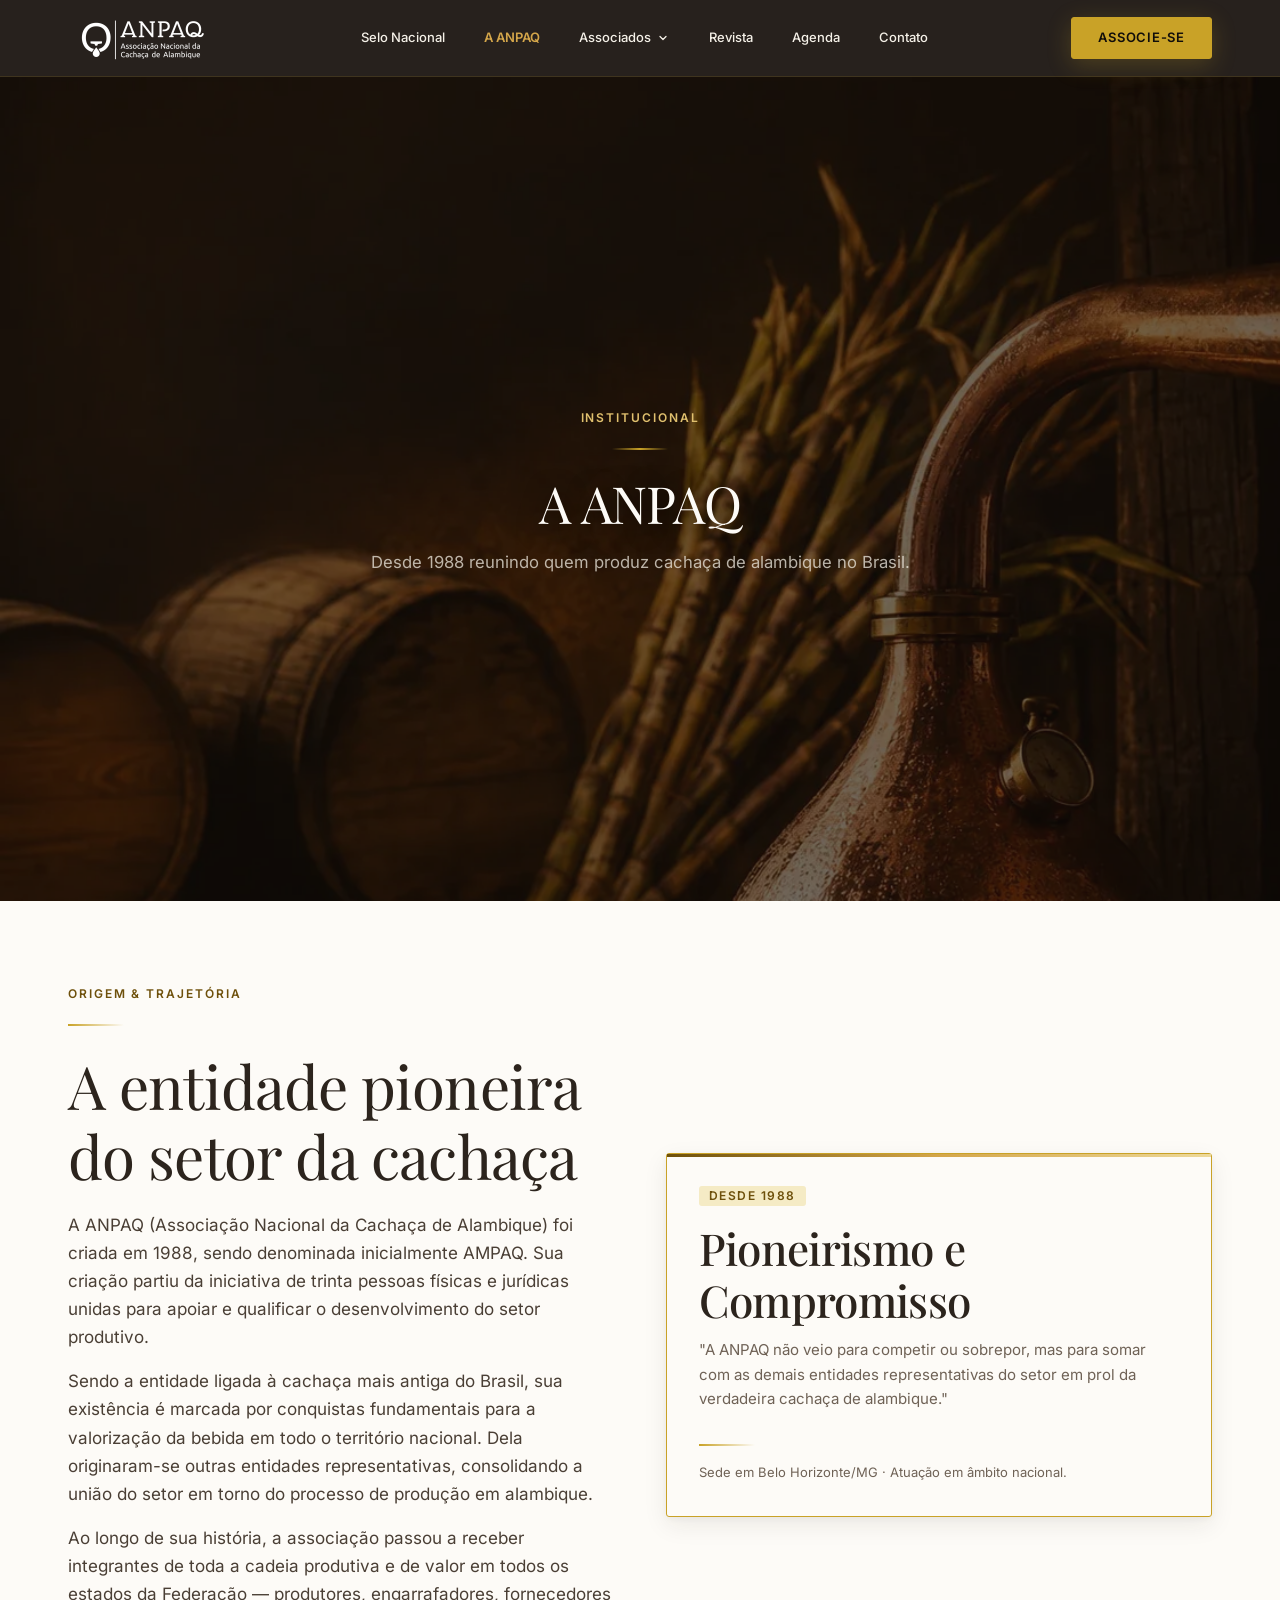
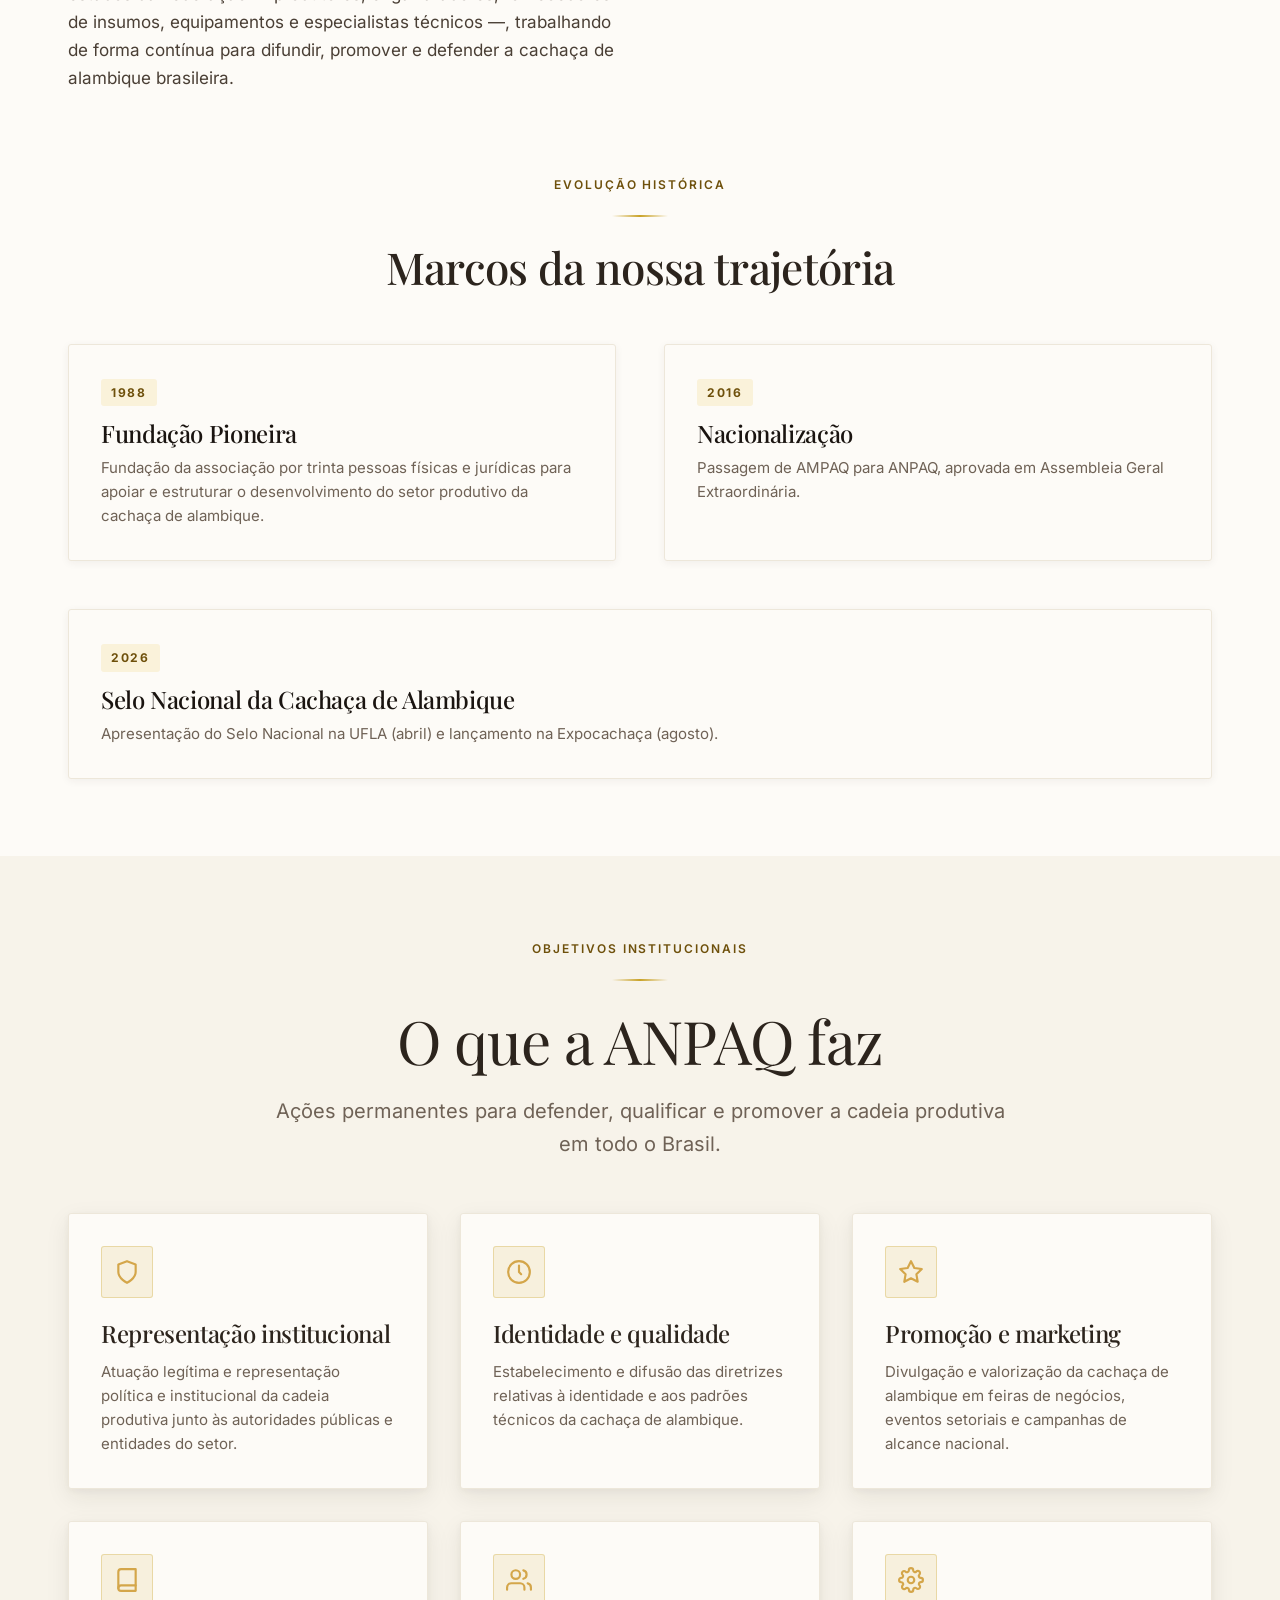
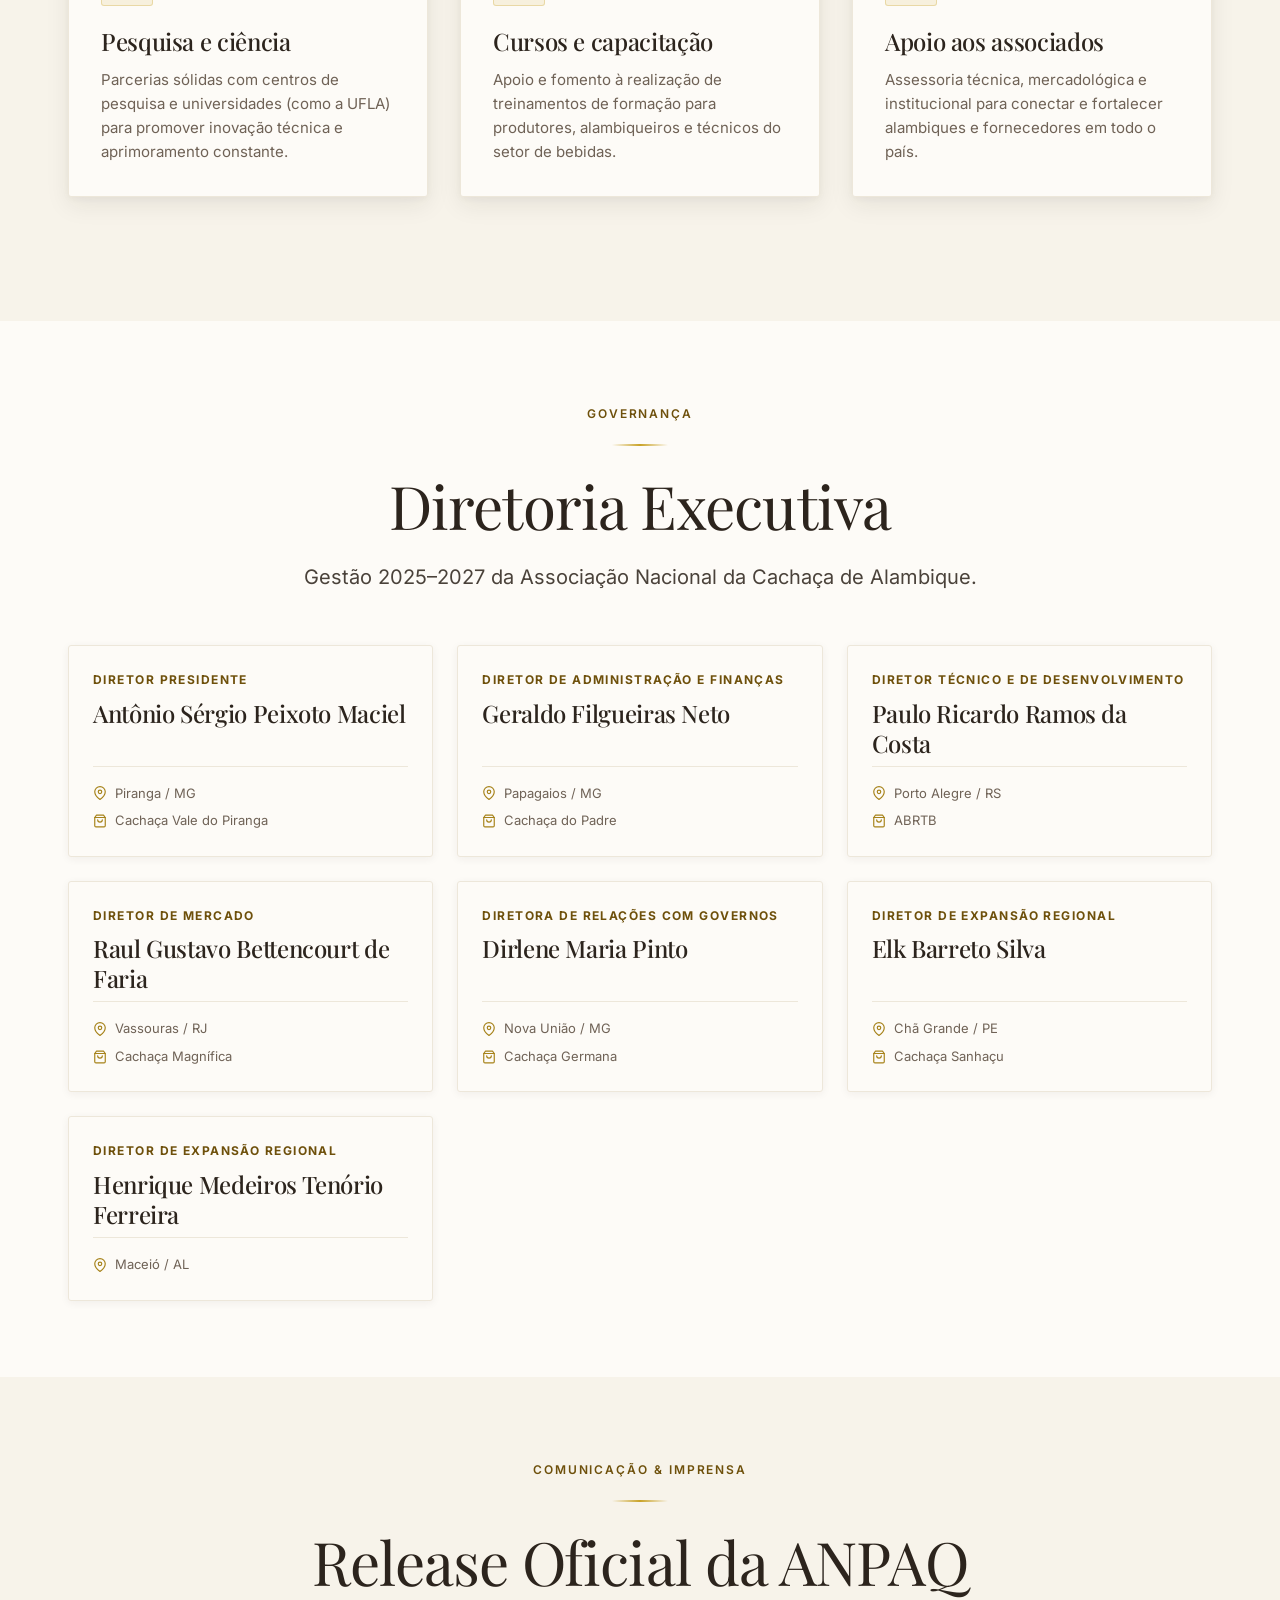
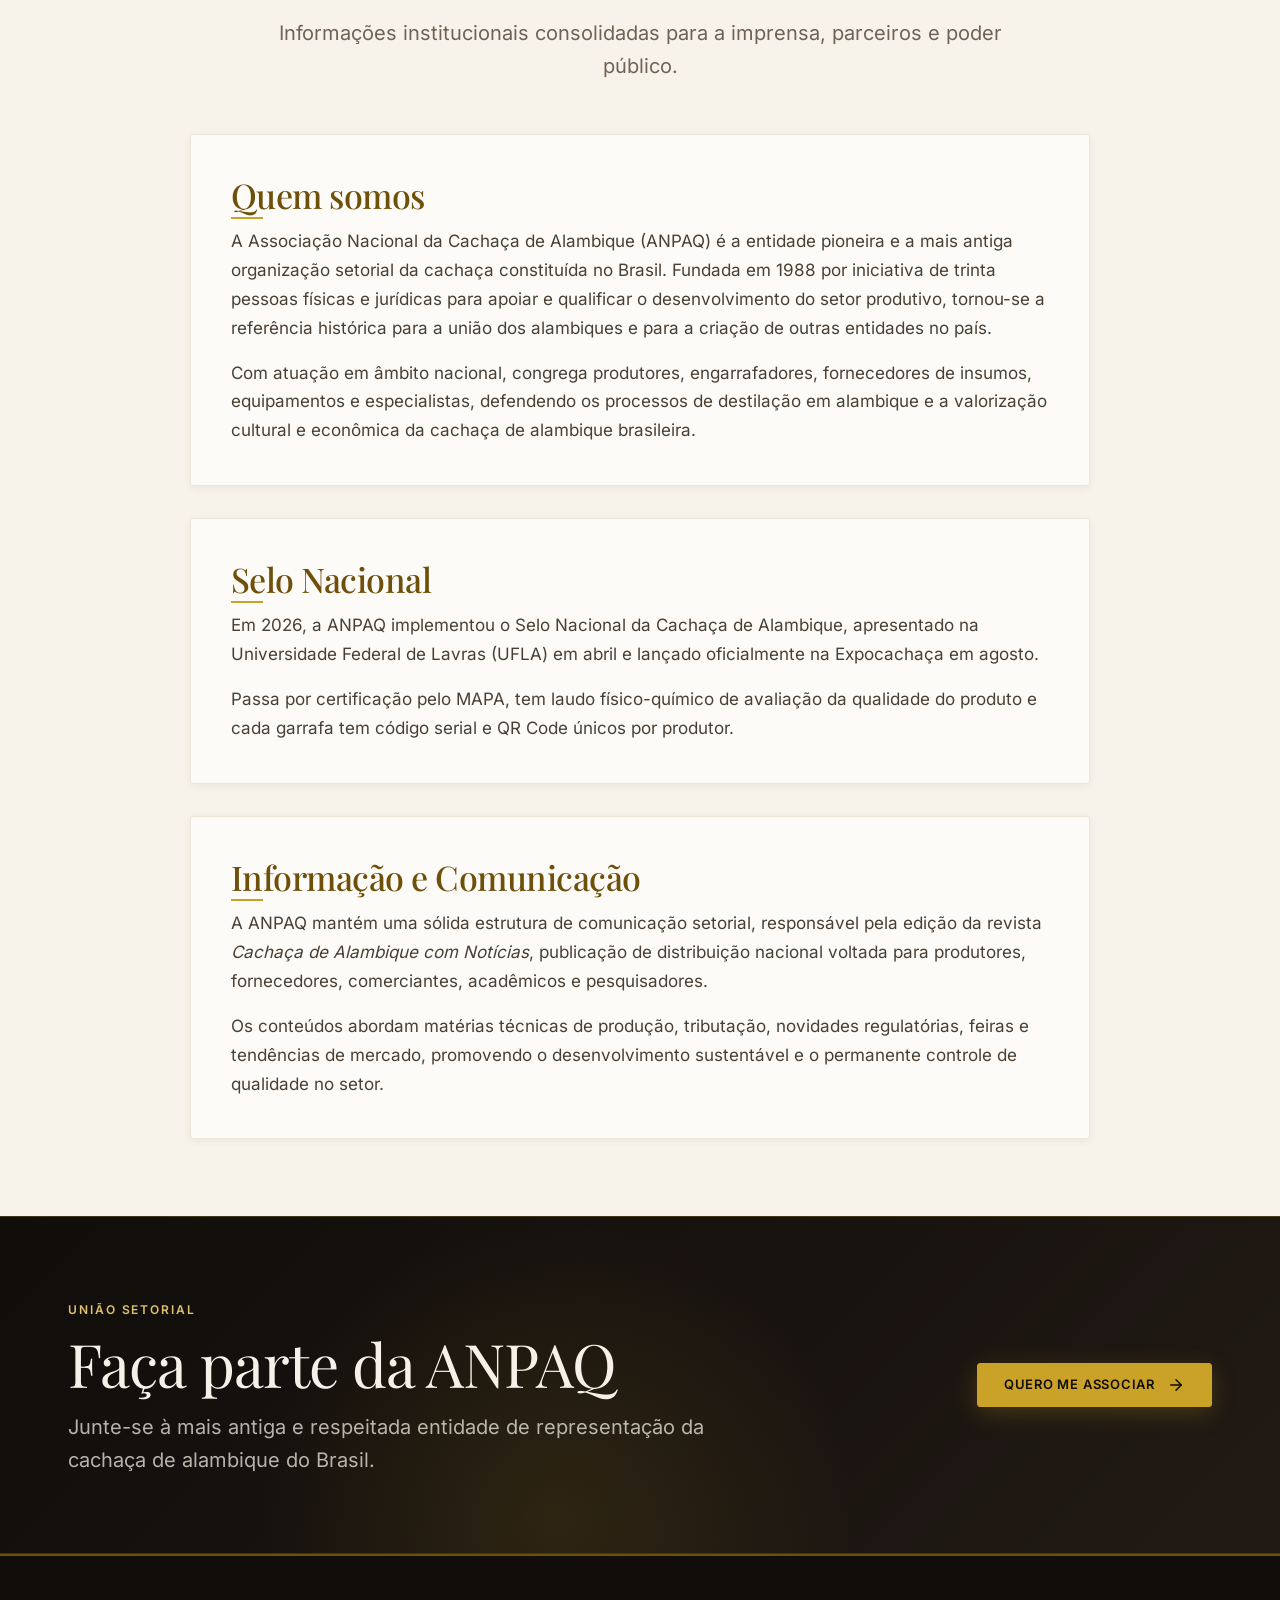
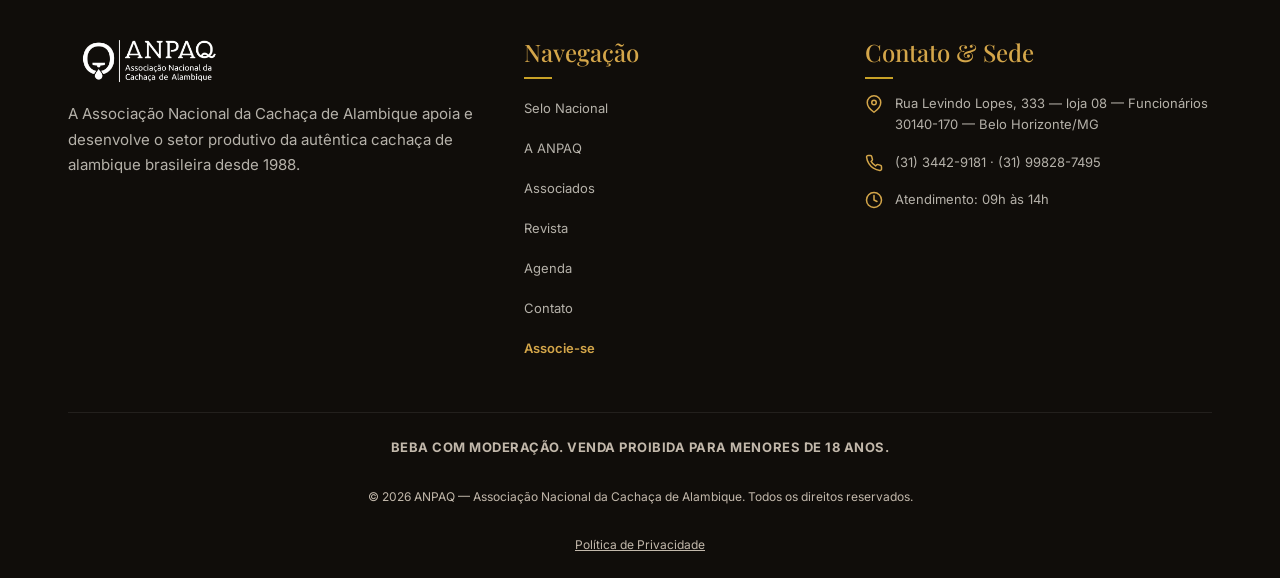
==== commit 38d70ce6: "style: ajuste de altura proporcional e preenchimento harmônico da primeira dobra em desktop e mobile" ====
--- a/a-anpaq/index.html
+++ b/a-anpaq/index.html
@@ -46,7 +46,7 @@
   <link rel="preload" href="/assets/fonts/inter-variable-latin.woff2" as="font" type="font/woff2" crossorigin>
   <link rel="preload" href="/assets/fonts/playfair-display-variable-latin.woff2" as="font" type="font/woff2" crossorigin>
   <link rel="preload" href="/assets/img/bg-alambique.webp" as="image" type="image/webp" fetchpriority="high">
-<link rel="stylesheet" href="/assets/site.css?v=20261106c"/>
+<link rel="stylesheet" href="/assets/site.css?v=20261106e"/>
 </head>
 <body>
 
@@ -569,7 +569,7 @@
 
   <!-- Scripts -->
 
-  <script src="/assets/config.js?v=20261106c" defer></script>
-  <script src="/assets/site.js?v=20261106c" defer></script>
+  <script src="/assets/config.js?v=20261106e" defer></script>
+  <script src="/assets/site.js?v=20261106e" defer></script>
 </body>
 </html>
--- a/assets/site.css
+++ b/assets/site.css
@@ -1354,12 +1354,13 @@
 /* ─── HERÓI (DOBRA 1) ─── */
 .hero {
   position: relative;
-  min-height: clamp(660px, 88vh, 880px);
+  min-height: calc(100vh - var(--header-height));
+  min-height: calc(100dvh - var(--header-height));
   display: flex;
   flex-direction: column;
   justify-content: center;
   align-items: center;
-  padding: calc(var(--header-height) + clamp(var(--sp-6), 4vh, var(--sp-10))) 0 clamp(var(--sp-8), 6vh, var(--sp-14));
+  padding: clamp(var(--sp-4), 3vh, var(--sp-8)) var(--container-pad);
   background-color: var(--anpaq-dark-950);
   background-image: url('/assets/img/bg-alambique.jpg');
   background-image: url('/assets/img/bg-alambique.webp');
@@ -1755,15 +1756,12 @@
 }
 
 @media (max-width: 640px) {
-  .hero {
-    min-height: auto;
-    padding-top: calc(var(--header-height) + var(--sp-6));
-    padding-bottom: var(--sp-10);
-  }
+  .hero,
   .page-hero {
-    min-height: auto;
-    padding-top: calc(var(--header-height) + var(--sp-6));
-    padding-bottom: var(--sp-8);
+    min-height: calc(100vh - var(--header-height));
+    min-height: calc(100dvh - var(--header-height));
+    padding: clamp(var(--sp-4), 4vh, var(--sp-8)) var(--container-pad);
+    justify-content: center;
   }
   .pub-card {
     grid-template-columns: 1fr;
@@ -1788,9 +1786,11 @@
     height: 38px;
   }
 
-  .hero {
-    min-height: auto;
-    padding: calc(var(--header-height) + var(--sp-4)) 0 var(--sp-6);
+  .hero,
+  .page-hero {
+    min-height: calc(100vh - var(--header-height));
+    min-height: calc(100dvh - var(--header-height));
+    padding: var(--sp-4) var(--container-pad);
     justify-content: center;
   }
 
@@ -1860,12 +1860,13 @@
 /* ─── HERÓI DE PÁGINAS INTERNAS (.page-hero) ─── */
 .page-hero {
   position: relative;
-  min-height: clamp(380px, 48vh, 500px);
+  min-height: calc(100vh - var(--header-height));
+  min-height: calc(100dvh - var(--header-height));
   display: flex;
   flex-direction: column;
   justify-content: center;
   align-items: center;
-  padding: calc(var(--header-height) + clamp(var(--sp-8), 6vh, var(--sp-16))) 0 clamp(var(--sp-8), 6vh, var(--sp-16));
+  padding: clamp(var(--sp-4), 4vh, var(--sp-10)) var(--container-pad);
   background-color: var(--anpaq-dark-950);
   background-image: url('/assets/img/bg-alambique.jpg');
   background-image: url('/assets/img/bg-alambique.webp');
@@ -2001,25 +2002,26 @@
 }
 
 .selo-badge-placeholder {
-  width: 80px;
-  height: 96px;
-  background: rgba(201, 162, 39, 0.08);
-  border: 1px dashed var(--anpaq-gold-500);
-  border-radius: var(--radius);
+  width: auto;
+  height: auto;
+  background: transparent;
+  border: none;
+  border-radius: 0;
   display: flex;
   align-items: center;
   justify-content: center;
   margin-bottom: var(--sp-4);
-  padding: 6px;
+  padding: 0;
 }
 
 .selo-preview-img {
-  width: 64px;
-  height: 77px;
-  max-width: 64px;
-  max-height: 77px;
+  width: 200px;
+  max-width: 100%;
+  height: auto;
+  aspect-ratio: 1120 / 820;
   object-fit: contain;
   display: block;
+  filter: drop-shadow(0 6px 16px rgba(0, 0, 0, 0.35));
 }
 
 .selo-preview-title {
@@ -3350,3 +3352,141 @@
 .page-hero-content {
   z-index: 10 !important;
 }
+
+/* ─── SEÇÃO COMO FUNCIONA O SELO (#como-funciona) ─── */
+.selo-how-grid {
+  display: grid;
+  grid-template-columns: 1fr;
+  gap: var(--sp-8);
+  align-items: center;
+  margin-top: var(--sp-8);
+}
+
+.selo-how-center {
+  display: flex;
+  flex-direction: column;
+  align-items: center;
+  text-align: center;
+  width: 100%;
+}
+
+.selo-how-picture {
+  display: block;
+  width: 100%;
+  max-width: 480px;
+  margin: 0 auto;
+}
+
+.selo-how-img {
+  display: block;
+  width: 100%;
+  max-width: 480px;
+  height: auto;
+  aspect-ratio: 1120 / 820;
+  object-fit: contain;
+  filter: drop-shadow(0 12px 32px rgba(0, 0, 0, 0.65));
+}
+
+.selo-how-caption {
+  font-size: var(--text-xs);
+  color: var(--anpaq-text-light-subtle);
+  margin-top: var(--sp-3);
+  text-align: center;
+  font-style: italic;
+  max-width: 400px;
+}
+
+.selo-how-col {
+  display: flex;
+  flex-direction: column;
+  gap: var(--sp-8);
+}
+
+.selo-how-point {
+  display: flex;
+  align-items: flex-start;
+  gap: var(--sp-4);
+}
+
+.selo-how-num {
+  font-family: var(--font-display);
+  font-size: 1.75rem;
+  font-weight: 700;
+  line-height: 1;
+  color: var(--anpaq-gold-400);
+  background: rgba(201, 162, 39, 0.12);
+  border: 1px solid rgba(201, 162, 39, 0.35);
+  border-radius: 3px;
+  width: 44px;
+  height: 44px;
+  display: flex;
+  align-items: center;
+  justify-content: center;
+  flex-shrink: 0;
+}
+
+.selo-how-info {
+  flex: 1;
+}
+
+.selo-how-info h3 {
+  font-family: var(--font-display);
+  font-size: clamp(1.125rem, 1.3vw, 1.25rem);
+  font-weight: 600;
+  line-height: 1.3;
+  color: var(--anpaq-cream-100);
+  margin-bottom: var(--sp-2);
+}
+
+.selo-how-info p {
+  font-family: var(--font-sans);
+  font-size: 0.9375rem;
+  line-height: 1.55;
+  color: var(--anpaq-text-light-muted);
+  margin: 0;
+}
+
+.selo-how-footer {
+  margin-top: clamp(var(--sp-8), 4vw, var(--sp-12));
+  padding-top: var(--sp-6);
+  text-align: center;
+  border-top: 1px solid rgba(201, 162, 39, 0.18);
+}
+
+.selo-how-tagline {
+  font-family: var(--font-display);
+  font-size: clamp(1.25rem, 2vw, 1.75rem);
+  font-weight: 500;
+  letter-spacing: 0.03em;
+  color: var(--anpaq-gold-300);
+  margin: 0;
+  text-shadow: 0 2px 12px rgba(0, 0, 0, 0.5);
+}
+
+/* Tablet e Mobile (< 900px): Selo primeiro */
+@media (max-width: 899px) {
+  .selo-how-center {
+    order: -1;
+  }
+}
+
+/* Tablet (600px a 899px): 2 colunas nos pontos */
+@media (min-width: 600px) and (max-width: 899px) {
+  .selo-how-col {
+    display: grid;
+    grid-template-columns: 1fr 1fr;
+    gap: var(--sp-6);
+  }
+}
+
+/* Desktop (>= 900px): Grade de 3 colunas */
+@media (min-width: 900px) {
+  .selo-how-grid {
+    grid-template-columns: 1fr minmax(360px, 460px) 1fr;
+    gap: clamp(var(--sp-6), 3vw, var(--sp-10));
+    align-items: center;
+  }
+  .selo-how-center {
+    order: 0;
+  }
+}
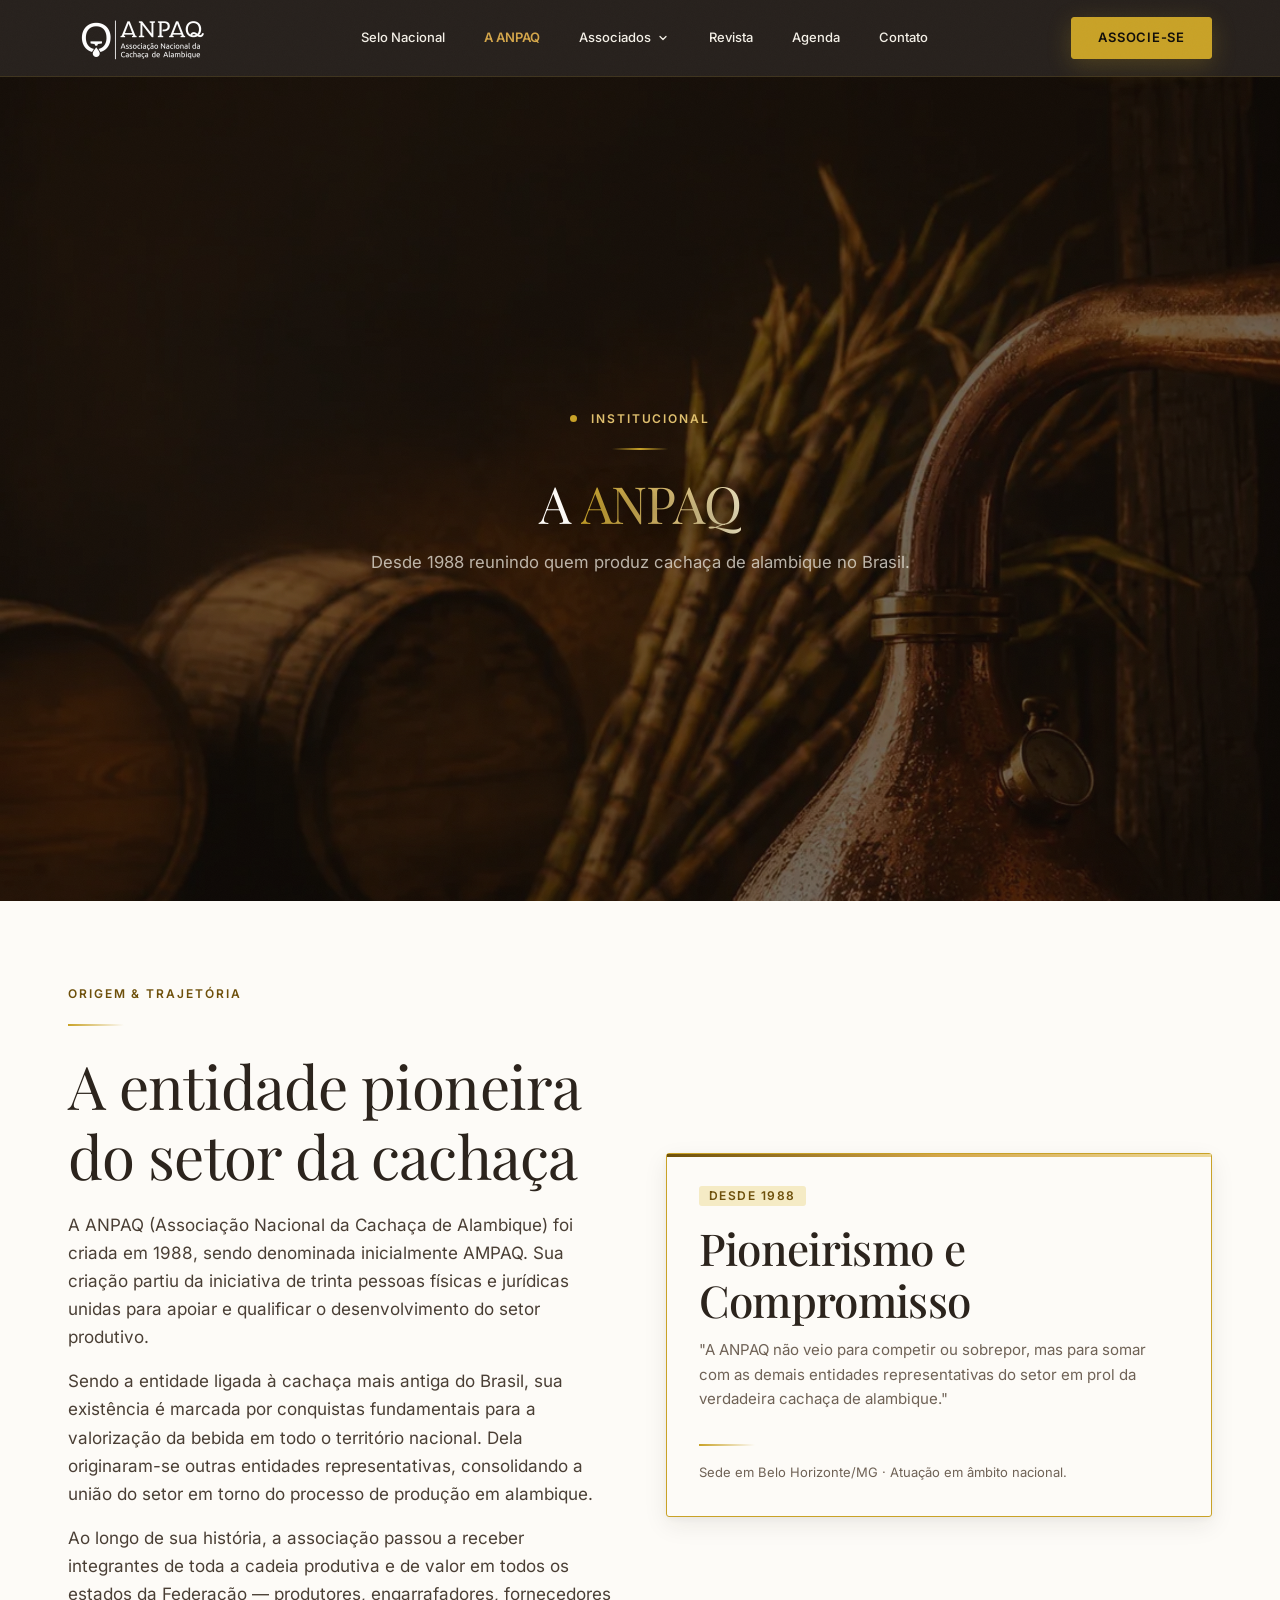
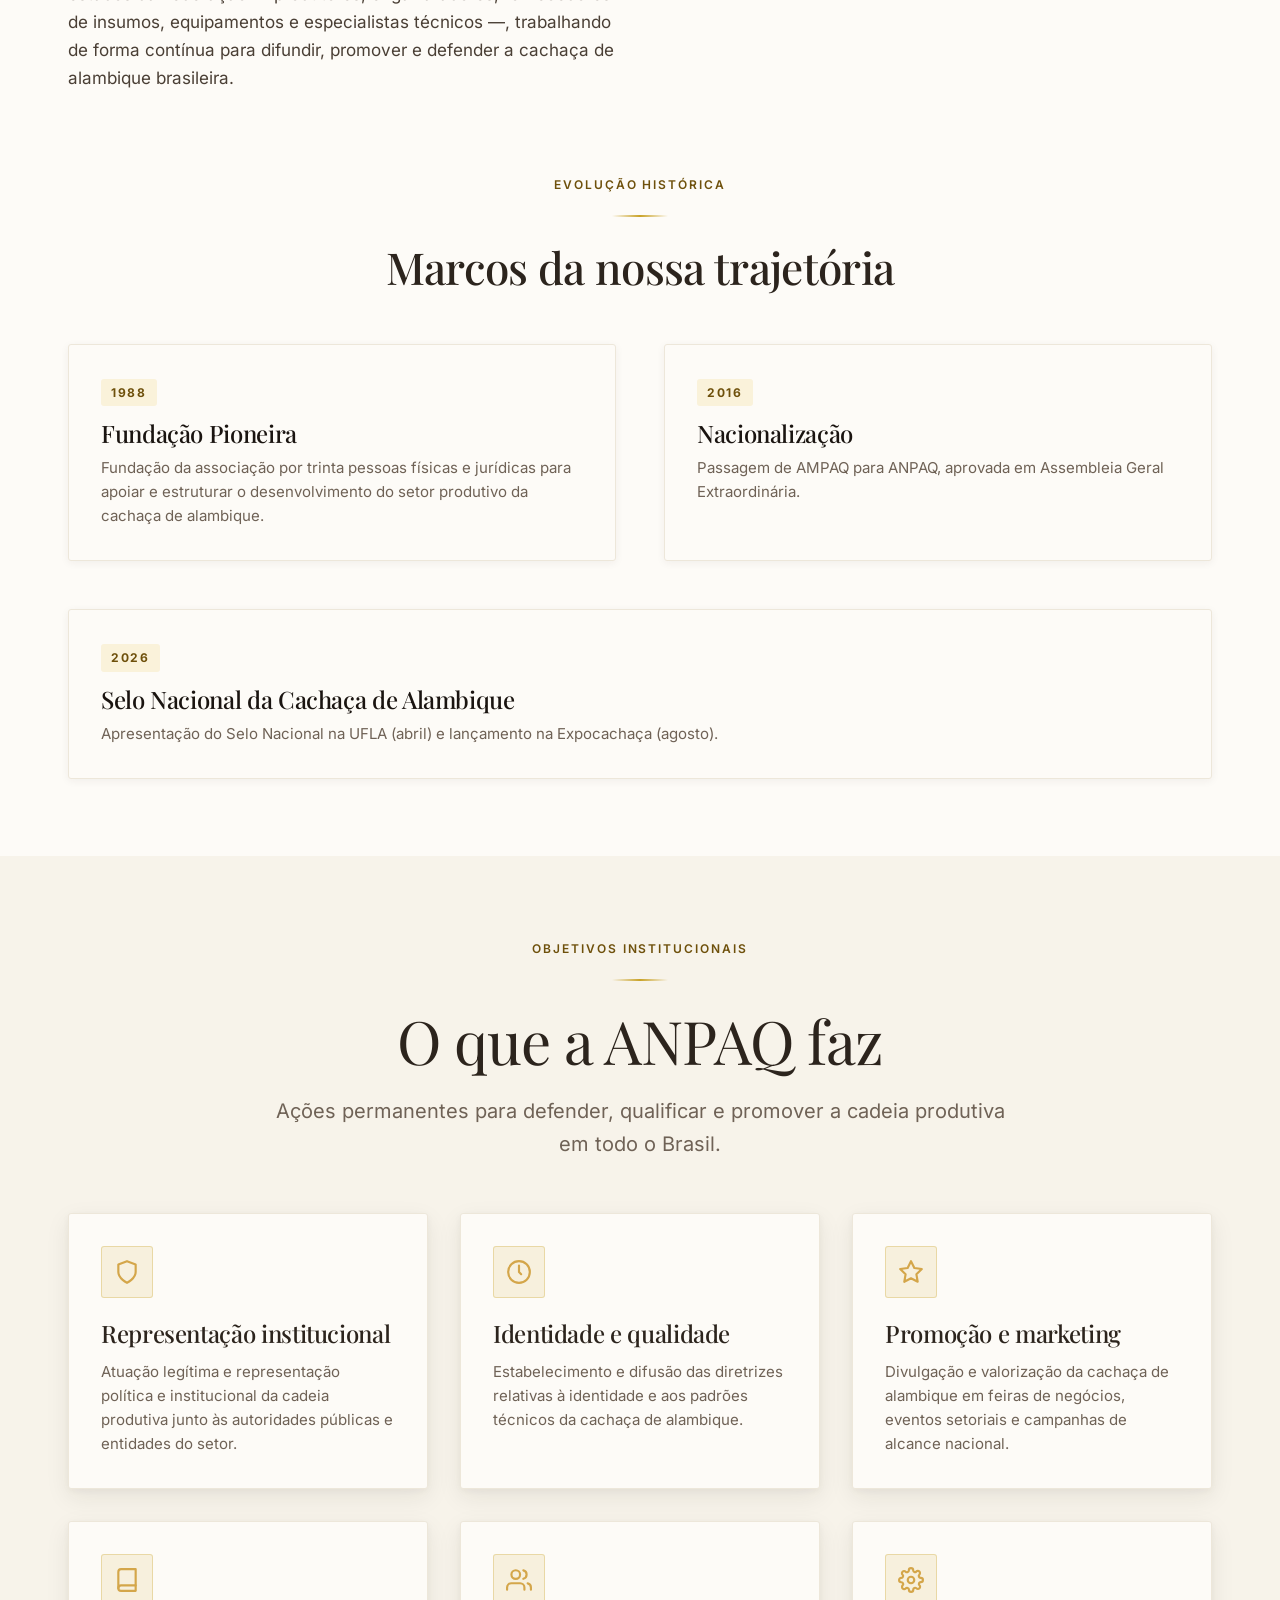
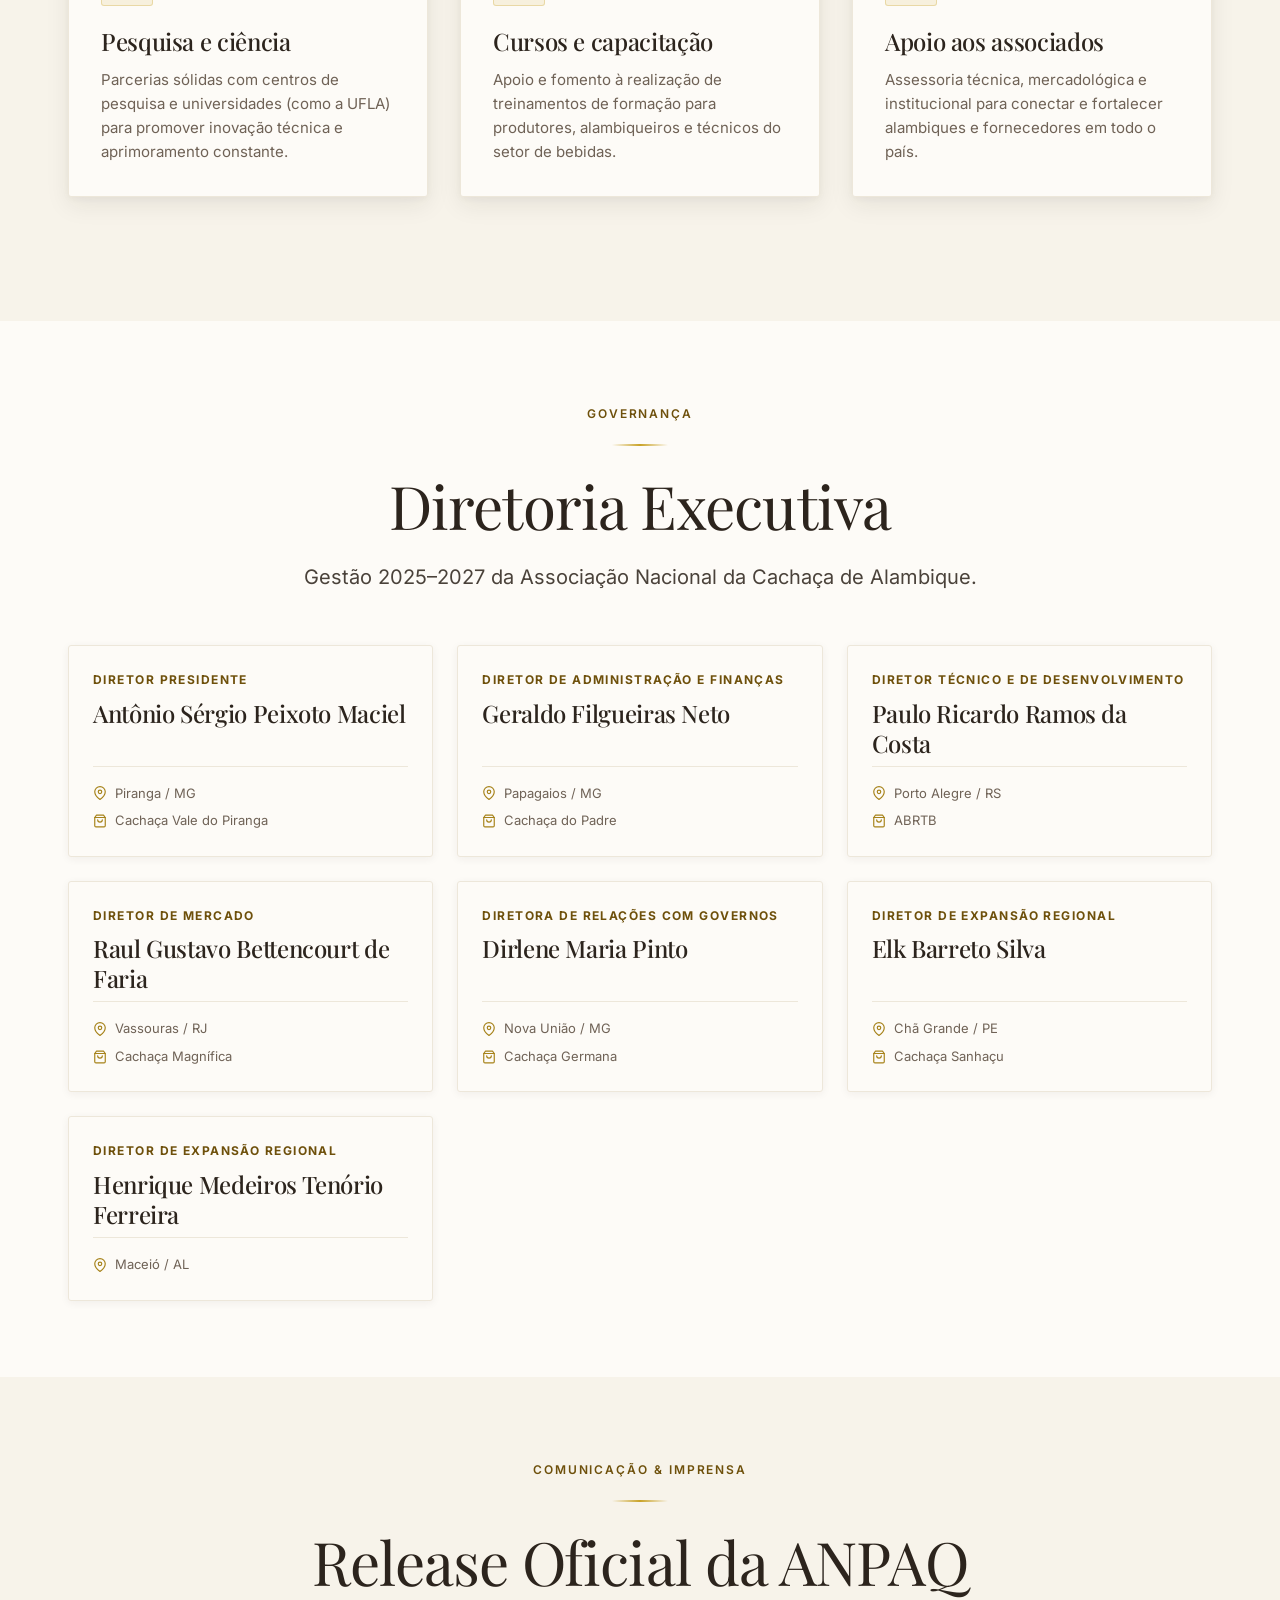
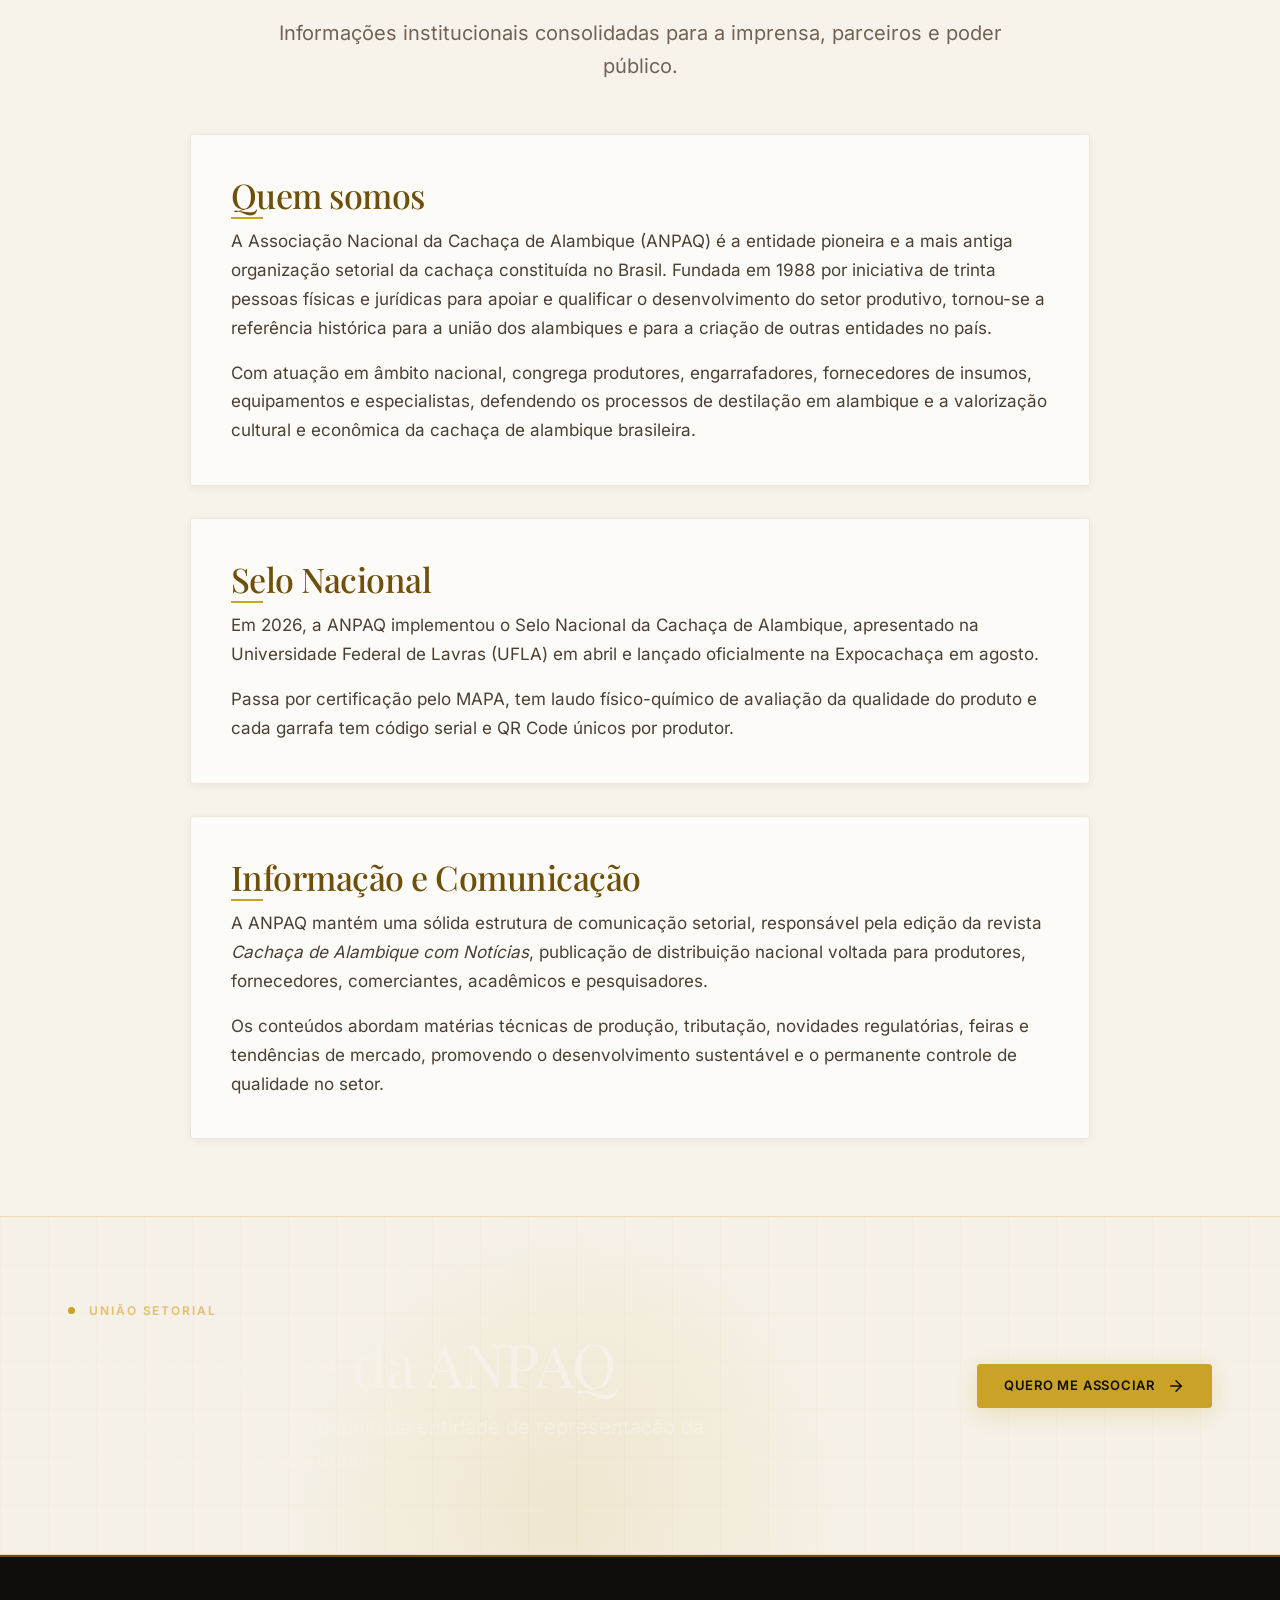
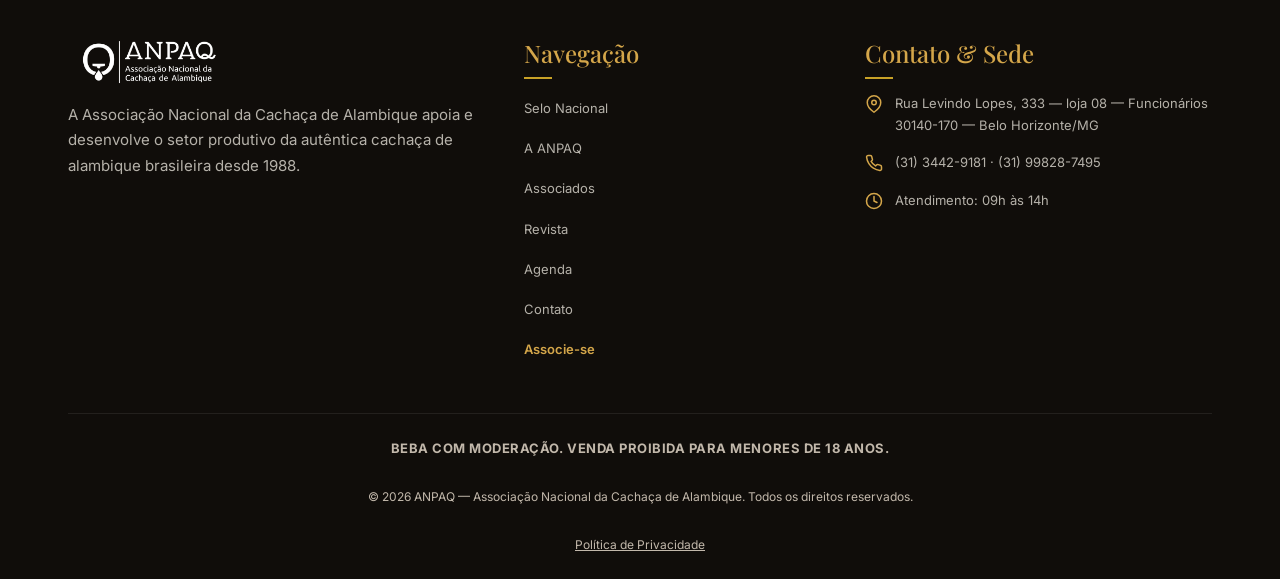
==== commit dff193f6: "feat(ds): integrar efeitos visuais, animacoes, shimmer, marquee e correcoes do Design System" ====
--- a/a-anpaq/index.html
+++ b/a-anpaq/index.html
@@ -46,7 +46,7 @@
   <link rel="preload" href="/assets/fonts/inter-variable-latin.woff2" as="font" type="font/woff2" crossorigin>
   <link rel="preload" href="/assets/fonts/playfair-display-variable-latin.woff2" as="font" type="font/woff2" crossorigin>
   <link rel="preload" href="/assets/img/bg-alambique.webp" as="image" type="image/webp" fetchpriority="high">
-<link rel="stylesheet" href="/assets/site.css?v=20261106e"/>
+<link rel="stylesheet" href="/assets/site.css?v=20261106g"/>
 </head>
 <body>
 
@@ -145,9 +145,9 @@
       </picture>
       <div class="page-hero-overlay"></div>
       <div class="container page-hero-content">
-        <span class="eyebrow" style="color:var(--anpaq-gold-300);">Institucional</span>
+        <span class="eyebrow" style="color:var(--anpaq-gold-300);"><span class="pulse-dot"></span>Institucional</span>
         <div class="gold-line"></div>
-        <h1 class="page-hero-title">A ANPAQ</h1>
+        <h1 class="page-hero-title">A <span class="shimmer">ANPAQ</span></h1>
         <p class="page-hero-subtitle">
           Desde 1988 reunindo quem produz cachaça de alambique no Brasil.
         </p>
@@ -484,11 +484,12 @@
     </section>
 
     <!-- ─── 6. FAIXA FINAL DE CTA ─── -->
-    <section class="cta-band" id="faixa-cta">
-      <div class="container">
+    <section class="cta-band grid-paper" id="faixa-cta" style="position:relative; overflow:hidden;">
+      <div class="glow glow-gold" style="width:550px; height:550px; top:50%; left:50%; transform:translate(-50%, -50%); opacity:0.18;"></div>
+      <div class="container" style="position:relative; z-index:1;">
         <div class="cta-band-content reveal">
           <div class="cta-band-text">
-            <span class="eyebrow" style="color:var(--anpaq-gold-300);">União Setorial</span>
+            <span class="eyebrow" style="color:var(--anpaq-gold-300);"><span class="pulse-dot"></span>União Setorial</span>
             <h2>Faça parte da ANPAQ</h2>
             <p>
               Junte-se à mais antiga e respeitada entidade de representação da cachaça de alambique do Brasil.
@@ -569,7 +570,7 @@
 
   <!-- Scripts -->
 
-  <script src="/assets/config.js?v=20261106e" defer></script>
-  <script src="/assets/site.js?v=20261106e" defer></script>
+  <script src="/assets/config.js?v=20261106g" defer></script>
+  <script src="/assets/site.js?v=20261106g" defer></script>
 </body>
 </html>
--- a/assets/site.css
+++ b/assets/site.css
@@ -78,7 +78,8 @@
   --anpaq-error: #C45D4F;
   --anpaq-info: #5B8A9A;
 
-  /* ▸ Tipografia */
+  /* ▸ Cabeçalho */
+  --header-h: 76px;
   --header-height: 76px;
   --font-display: 'Playfair Display', Georgia, 'Times New Roman', serif;
   --font-body: 'Inter', -apple-system, BlinkMacSystemFont, 'Segoe UI', Roboto, sans-serif;
@@ -1354,8 +1355,8 @@
 /* ─── HERÓI (DOBRA 1) ─── */
 .hero {
   position: relative;
-  min-height: calc(100vh - var(--header-height));
-  min-height: calc(100dvh - var(--header-height));
+  min-height: clamp(480px, calc(100vh - var(--header-h)), 880px);
+  min-height: clamp(480px, calc(100svh - var(--header-h)), 880px);
   display: flex;
   flex-direction: column;
   justify-content: center;
@@ -1372,6 +1373,18 @@
   box-sizing: border-box;
 }
 
+.hero::after {
+  content: "";
+  position: absolute;
+  left: 0;
+  right: 0;
+  bottom: 0;
+  height: clamp(120px, 18vh, 220px);
+  background: linear-gradient(180deg, rgba(16, 13, 10, 0) 0%, var(--anpaq-dark-950) 100%);
+  pointer-events: none;
+  z-index: 1;
+}
+
 .hero-overlay {
   position: absolute;
   inset: 0;
@@ -1518,34 +1531,29 @@
   color: var(--anpaq-text-light-subtle);
 }
 
-/* ─── DOBRA 2 (O SELO NACIONAL — FUNDO FOTOGRÁFICO) ─── */
+/* ─── DOBRA 2 (O SELO NACIONAL) ─── */
 .section--selo-feature {
   position: relative;
-  background-color: var(--anpaq-dark-900);
-  background-image: url('/assets/img/bg-alambique.jpg');
-  background-image: url('/assets/img/bg-alambique.webp');
-  background-size: cover;
-  background-position: center;
-  background-repeat: no-repeat;
+  background-color: var(--anpaq-dark-950);
+  background-image:
+    radial-gradient(ellipse 70% 45% at 50% 0%, rgba(201, 162, 39, 0.10) 0%, transparent 70%),
+    linear-gradient(180deg, var(--anpaq-dark-950) 0%, var(--anpaq-dark-900) 35%, var(--anpaq-dark-900) 100%);
   color: var(--anpaq-text-light);
   overflow: hidden;
 }
 
 .section--selo-feature .section-overlay {
-  position: absolute;
-  inset: 0;
-  background: linear-gradient(180deg, rgba(16, 13, 10, 0.60) 0%, rgba(26, 20, 16, 0.55) 50%, rgba(16, 13, 10, 0.65) 100%);
-  pointer-events: none;
+  display: none;
 }
 
 .section--selo-feature h2,
 .section--selo-feature .section-header h2 {
-  color: #F5F1E8;
+  color: var(--anpaq-cream-100);
   margin-bottom: 1.25rem;
 }
 
 .section--selo-feature .section-header p {
-  color: rgba(245, 241, 232, 0.75);
+  color: rgba(245, 241, 232, 0.78);
 }
 
 .selo-pillars-grid {
@@ -1560,9 +1568,7 @@
 
 .selo-pillar-card {
   background: rgba(33, 26, 20, 0.85);
-  /* backdrop-filter: blur(12px); */
-  -webkit-/* backdrop-filter: blur(12px); */
-  border: 1px solid rgba(201, 162, 39, 0.22);
+  border: 1px solid rgba(201, 162, 39, 0.18);
   border-radius: var(--radius);
   padding: clamp(var(--sp-6), 3vw, var(--sp-8));
   display: flex;
@@ -1756,11 +1762,15 @@
 }
 
 @media (max-width: 640px) {
+  :root {
+    --header-h: 64px;
+    --header-height: 64px;
+  }
   .hero,
   .page-hero {
-    min-height: calc(100vh - var(--header-height));
-    min-height: calc(100dvh - var(--header-height));
-    padding: clamp(var(--sp-4), 4vh, var(--sp-8)) var(--container-pad);
+    min-height: clamp(420px, calc(100vh - var(--header-h)), 720px);
+    min-height: clamp(420px, calc(100svh - var(--header-h)), 720px);
+    padding: clamp(var(--sp-4), 4vh, var(--sp-8)) max(16px, var(--container-pad));
     justify-content: center;
   }
   .pub-card {
@@ -1774,6 +1784,7 @@
 /* Calibração Estrita para Mobile (largura 390px — Primeira dobra acima do scroll) */
 @media (max-width: 480px) {
   :root {
+    --header-h: 64px;
     --header-height: 64px;
   }
   .site-header {
@@ -1788,9 +1799,9 @@
 
   .hero,
   .page-hero {
-    min-height: calc(100vh - var(--header-height));
-    min-height: calc(100dvh - var(--header-height));
-    padding: var(--sp-4) var(--container-pad);
+    min-height: clamp(420px, calc(100vh - var(--header-h)), 720px);
+    min-height: clamp(420px, calc(100svh - var(--header-h)), 720px);
+    padding: var(--sp-4) max(16px, var(--container-pad));
     justify-content: center;
   }
 
@@ -1860,8 +1871,8 @@
 /* ─── HERÓI DE PÁGINAS INTERNAS (.page-hero) ─── */
 .page-hero {
   position: relative;
-  min-height: calc(100vh - var(--header-height));
-  min-height: calc(100dvh - var(--header-height));
+  min-height: clamp(480px, calc(100vh - var(--header-h)), 880px);
+  min-height: clamp(480px, calc(100svh - var(--header-h)), 880px);
   display: flex;
   flex-direction: column;
   justify-content: center;
@@ -1973,69 +1984,45 @@
   margin-bottom: 0;
 }
 
-/* Card Mockup do Selo */
-.selo-preview-card {
-  background: var(--anpaq-dark-900);
-  border: 1px solid rgba(201, 162, 39, 0.35);
-  border-radius: var(--radius);
-  padding: var(--sp-8);
+/* Selo Real em #conferir */
+.conferir-selo-wrap {
+  display: flex;
+  flex-direction: column;
+  align-items: center;
+  justify-content: center;
   text-align: center;
-  box-shadow: var(--shadow-dark);
-  color: var(--anpaq-text-light);
-  display: flex;
-  flex-direction: column;
-  align-items: center;
-  position: relative;
-  max-width: 380px;
+  max-width: 420px;
+  width: 100%;
   margin: 0 auto;
+}
+
+.conferir-selo-picture {
+  display: block;
   width: 100%;
-}
-
-.selo-preview-card::before {
-  content: '';
-  position: absolute;
-  top: 0;
-  left: 0;
-  right: 0;
-  height: 3px;
-  background: linear-gradient(90deg, var(--anpaq-gold-700), var(--anpaq-gold-400), var(--anpaq-gold-200));
-}
-
-.selo-badge-placeholder {
-  width: auto;
+  max-width: 420px;
+  margin: 0 auto;
+}
+
+.conferir-selo-img {
+  display: block;
+  width: 100%;
+  max-width: 420px;
   height: auto;
+  aspect-ratio: 800 / 586;
+  object-fit: contain;
+  border: none;
   background: transparent;
-  border: none;
-  border-radius: 0;
-  display: flex;
-  align-items: center;
-  justify-content: center;
-  margin-bottom: var(--sp-4);
-  padding: 0;
-}
-
-.selo-preview-img {
-  width: 200px;
-  max-width: 100%;
-  height: auto;
-  aspect-ratio: 1120 / 820;
-  object-fit: contain;
-  display: block;
-  filter: drop-shadow(0 6px 16px rgba(0, 0, 0, 0.35));
-}
-
-.selo-preview-title {
-  font-family: var(--font-display);
-  font-size: var(--text-xl);
-  color: var(--anpaq-cream-100);
-  margin-bottom: var(--sp-2);
-}
-
-.selo-preview-desc {
+  filter: drop-shadow(0 8px 24px rgba(0, 0, 0, 0.22));
+}
+
+.conferir-selo-caption {
   font-size: var(--text-xs);
-  color: var(--anpaq-text-light-muted);
-  line-height: 1.6;
-  margin-bottom: var(--sp-4);
+  color: var(--anpaq-text-muted);
+  margin-top: var(--sp-3);
+  text-align: center;
+  font-style: italic;
+  line-height: 1.5;
+  max-width: 360px;
 }
 
 /* ─── LINHA DO TEMPO (.timeline) ─── */
@@ -2159,9 +2146,10 @@
   padding-top: var(--sp-4);
 }
 
-@media (max-width: 860px) {
+@media (max-width: 899px) {
   .conferir-wrapper {
     grid-template-columns: 1fr;
+    gap: var(--sp-8);
   }
   .timeline {
     grid-template-columns: 1fr;
@@ -2659,6 +2647,8 @@
   grid-template-columns: repeat(3, 1fr);
   gap: var(--sp-6);
   margin-bottom: var(--sp-8);
+  padding-top: 6px;
+  padding-bottom: 12px;
 }
 
 @media (max-width: 992px) {
@@ -2686,12 +2676,26 @@
   box-shadow: var(--shadow-sm);
   position: relative;
   cursor: default;
-  transition: none;
-}
-.associado-card:hover {
-  transform: none !important;
-  border-color: var(--anpaq-cream-400) !important;
-  box-shadow: var(--shadow-sm) !important;
+  transition: transform var(--duration-base) var(--ease-smooth),
+              border-color var(--duration-base) var(--ease-smooth),
+              box-shadow var(--duration-base) var(--ease-smooth);
+}
+
+@media (hover: hover) and (pointer: fine) {
+  .associado-card:hover {
+    transform: translateY(-4px);
+    border-color: var(--anpaq-gold-500);
+    box-shadow: var(--shadow-lg);
+  }
+}
+
+@media (prefers-reduced-motion: reduce) {
+  .associado-card {
+    transition: none;
+  }
+  .associado-card:hover {
+    transform: none;
+  }
 }
 
 .associado-badge {
@@ -2729,7 +2733,8 @@
 .associado-marcas-label {
   font-size: var(--text-xs);
   font-weight: 600;
-  text-transform: lowercase;
+  text-transform: uppercase;
+  letter-spacing: 0.05em;
   color: var(--anpaq-text-muted);
   margin-right: 4px;
 }
@@ -3490,3 +3495,530 @@
     order: 0;
   }
 }
+
+/* ─── STRETCHED LINK NO CARD DA REVISTA (#publicacoes) ─── */
+#publicacoes .pub-card {
+  position: relative;
+  cursor: pointer;
+}
+
+#publicacoes .pub-card .btn {
+  position: static;
+}
+
+#publicacoes .pub-card .btn::after {
+  content: "";
+  position: absolute;
+  inset: 0;
+  z-index: 1;
+}
+
+#publicacoes .pub-card:has(.btn:focus-visible) {
+  outline: 2px solid var(--anpaq-gold-500);
+  outline-offset: 3px;
+}
+
+#publicacoes .pub-card:hover .btn {
+  color: var(--anpaq-gold-600);
+  background-color: rgba(201, 162, 39, 0.12);
+}
+
+/* ─── CORREÇÃO DE CONTRASTE EM FUNDOS ESCUROS (.cta-band, .mobile-drawer, .site-footer & .on-dark) ─── */
+.cta-band .btn-ghost,
+.cta-band .btn-ghost:visited,
+.cta-band-inner .btn-ghost,
+.cta-band-inner .btn-ghost:visited,
+.site-footer .btn-ghost,
+.site-footer .btn-ghost:visited,
+.on-dark .btn-ghost,
+.on-dark .btn-ghost:visited,
+.btn-ghost.on-dark,
+.btn-ghost.on-dark:visited {
+  color: var(--anpaq-gold-300) !important;
+  border: 1px solid var(--anpaq-gold-400);
+  background: transparent;
+  padding-left: var(--sp-5);
+  padding-right: var(--sp-5);
+}
+
+.cta-band .btn-ghost:hover,
+.cta-band .btn-ghost:focus-visible,
+.cta-band-inner .btn-ghost:hover,
+.cta-band-inner .btn-ghost:focus-visible,
+.site-footer .btn-ghost:hover,
+.site-footer .btn-ghost:focus-visible,
+.on-dark .btn-ghost:hover,
+.on-dark .btn-ghost:focus-visible,
+.btn-ghost.on-dark:hover,
+.btn-ghost.on-dark:focus-visible {
+  color: var(--anpaq-dark-950) !important;
+  background-color: var(--anpaq-gold-300);
+  border-color: var(--anpaq-gold-300);
+}
+
+.cta-band .btn-outline,
+.cta-band-inner .btn-outline,
+.site-footer .btn-outline,
+.on-dark .btn-outline,
+.btn-outline.on-dark {
+  color: var(--anpaq-gold-300) !important;
+  border-color: var(--anpaq-gold-400) !important;
+  background: transparent;
+}
+
+.cta-band .btn-outline:hover,
+.cta-band .btn-outline:focus-visible,
+.cta-band-inner .btn-outline:hover,
+.cta-band-inner .btn-outline:focus-visible,
+.site-footer .btn-outline:hover,
+.site-footer .btn-outline:focus-visible,
+.on-dark .btn-outline:hover,
+.on-dark .btn-outline:focus-visible,
+.btn-outline.on-dark:hover,
+.btn-outline.on-dark:focus-visible {
+  color: var(--anpaq-dark-950) !important;
+  background-color: var(--anpaq-gold-300);
+  border-color: var(--anpaq-gold-300) !important;
+}
+
+.cta-band .btn-ghost:focus-visible,
+.cta-band .btn-outline:focus-visible,
+.cta-band-inner .btn-ghost:focus-visible,
+.cta-band-inner .btn-outline:focus-visible,
+.site-footer .btn-ghost:focus-visible,
+.site-footer .btn-outline:focus-visible,
+.on-dark .btn-ghost:focus-visible,
+.on-dark .btn-outline:focus-visible,
+.btn-ghost.on-dark:focus-visible,
+.btn-outline.on-dark:focus-visible {
+  outline: 2px solid var(--anpaq-gold-400);
+  outline-offset: 3px;
+}
+
+/* Botão de fechar da gaveta mobile sobre fundo escuro */
+.mobile-drawer .btn-ghost,
+#drawer-close {
+  color: var(--anpaq-gold-400) !important;
+  background: transparent;
+}
+
+.mobile-drawer .btn-ghost:hover,
+.mobile-drawer .btn-ghost:focus-visible,
+#drawer-close:hover,
+#drawer-close:focus-visible {
+  color: var(--anpaq-gold-300) !important;
+}
+
+/* ─── ALTURA PROPORCIONAL DA PRIMEIRA DOBRA (TODAS AS PÁGINAS) ─── */
+
+/* 1. Heróis Padrão (.hero, .page-hero, Revista e Agenda) */
+.hero,
+.page-hero,
+main:has(#revista-destaque-container) > section:first-of-type,
+main:has(#agenda-container) > section:first-of-type {
+  min-height: clamp(480px, calc(100vh - var(--header-h)), 880px);
+  min-height: clamp(480px, calc(100svh - var(--header-h)), 880px);
+  display: flex;
+  flex-direction: column;
+  justify-content: center;
+  align-items: center;
+  box-sizing: border-box;
+}
+
+@media (max-width: 640px) {
+  .hero,
+  .page-hero,
+  main:has(#revista-destaque-container) > section:first-of-type,
+  main:has(#agenda-container) > section:first-of-type {
+    min-height: clamp(420px, calc(100vh - var(--header-h)), 720px);
+    min-height: clamp(420px, calc(100svh - var(--header-h)), 720px);
+    padding-left: max(16px, var(--container-pad));
+    padding-right: max(16px, var(--container-pad));
+  }
+}
+
+/* 2. Heróis Enxutos (Contato, Privacidade e 404) */
+main:has(#contatoForm) > section:first-of-type,
+main:has(.privacy-content) > section:first-of-type,
+main:has(.privacy-content) > section:first-child,
+main:has(a[href="/"][class*="btn"]) > section:first-of-type {
+  min-height: clamp(320px, 45vh, 520px) !important;
+  min-height: clamp(320px, 45svh, 520px) !important;
+  display: flex;
+  flex-direction: column;
+  justify-content: center;
+  align-items: center;
+  box-sizing: border-box;
+}
+
+@media (max-width: 640px) {
+  main:has(#contatoForm) > section:first-of-type,
+  main:has(.privacy-content) > section:first-of-type,
+  main:has(.privacy-content) > section:first-child,
+  main:has(a[href="/"][class*="btn"]) > section:first-of-type {
+    min-height: clamp(280px, 45vh, 440px) !important;
+    min-height: clamp(280px, 45svh, 440px) !important;
+    padding-left: max(16px, var(--container-pad));
+    padding-right: max(16px, var(--container-pad));
+  }
+}
+
+
+/* ═══════════════════════════════════════════════════════════════════
+   ANPAQ DESIGN SYSTEM — EFEITOS, TEXTURAS & MICRO-INTERAÇÕES
+   Inspirado na Tradição & Excelência Artesanal do Selo Nacional
+   ═══════════════════════════════════════════════════════════════════ */
+
+/* ─── TEXTURA ARTESANAL DE GRÃO (DESKTOP) ─── */
+@media (hover: hover) and (pointer: fine) and (min-width: 768px) {
+  body::before {
+    content: '';
+    position: fixed;
+    inset: 0;
+    z-index: 9999;
+    pointer-events: none;
+    opacity: 0.022;
+    background-image: url("data:image/svg+xml,%3Csvg viewBox='0 0 256 256' xmlns='http://www.w3.org/2000/svg'%3E%3Cfilter id='n'%3E%3CfeTurbulence type='fractalNoise' baseFrequency='0.85' numOctaves='4' stitchTiles='stitch'/%3E%3C/filter%3E%3Crect width='100%25' height='100%25' filter='url(%23n)'/%3E%3C/svg%3E");
+    background-repeat: repeat;
+    background-size: 180px;
+  }
+}
+
+/* ─── SELEÇÃO E BARRA DE ROLAGEM ─── */
+::selection {
+  background: rgba(201, 162, 39, 0.32);
+  color: var(--anpaq-gold-200);
+}
+
+::-webkit-scrollbar {
+  width: 10px;
+}
+::-webkit-scrollbar-track {
+  background: var(--anpaq-dark-950);
+}
+::-webkit-scrollbar-thumb {
+  background: var(--anpaq-dark-600);
+  border-radius: 5px;
+  border: 2px solid var(--anpaq-dark-950);
+}
+::-webkit-scrollbar-thumb:hover {
+  background: var(--anpaq-gold-600);
+}
+
+/* ─── SHIMMER TEXT (DESTAQUE DOURADO ANIMADO) ─── */
+@keyframes anpaqShimmer {
+  0% { background-position: -200% 0; }
+  100% { background-position: 200% 0; }
+}
+
+.shimmer {
+  background: linear-gradient(
+    90deg,
+    var(--anpaq-gold-500) 0%,
+    var(--anpaq-gold-300) 25%,
+    var(--anpaq-gold-100) 50%,
+    var(--anpaq-gold-300) 75%,
+    var(--anpaq-gold-500) 100%
+  );
+  background-size: 200% 100%;
+  -webkit-background-clip: text;
+  -webkit-text-fill-color: transparent;
+  background-clip: text;
+  display: inline;
+  animation: anpaqShimmer 6s linear infinite;
+}
+
+/* ─── PULSE DOT (SINAL DE AUTENTICIDADE E STATUS AO VIVO) ─── */
+@keyframes anpaqPulseDot {
+  0%, 100% { opacity: 1; box-shadow: 0 0 0 0 rgba(201, 162, 39, 0.6); }
+  50% { opacity: 0.8; box-shadow: 0 0 0 7px rgba(201, 162, 39, 0); }
+}
+
+.pulse-dot {
+  width: 7px;
+  height: 7px;
+  background-color: var(--anpaq-gold-500);
+  border-radius: 50%;
+  display: inline-block;
+  flex-shrink: 0;
+  animation: anpaqPulseDot 2.2s ease-in-out infinite;
+  vertical-align: middle;
+  margin-right: 6px;
+}
+
+/* ─── BORDA DOURADA DINÂMICA ─── */
+@property --border-angle {
+  syntax: '<angle>';
+  initial-value: 0deg;
+  inherits: false;
+}
+
+@keyframes anpaqBorderRotate {
+  to { --border-angle: 360deg; }
+}
+
+.gold-border-animated {
+  position: relative;
+  isolation: isolate;
+}
+
+.gold-border-animated::before {
+  content: '';
+  position: absolute;
+  inset: -1px;
+  padding: 1.5px;
+  border-radius: inherit;
+  background: conic-gradient(
+    from var(--border-angle, 0deg),
+    transparent 20%,
+    var(--anpaq-gold-500) 50%,
+    var(--anpaq-gold-200) 55%,
+    var(--anpaq-gold-500) 60%,
+    transparent 80%
+  );
+  -webkit-mask: linear-gradient(#fff 0 0) content-box, linear-gradient(#fff 0 0);
+  -webkit-mask-composite: xor;
+  mask-composite: exclude;
+  animation: anpaqBorderRotate 4.5s linear infinite;
+  pointer-events: none;
+  z-index: 1;
+}
+
+/* ─── TEXTURA GRID PAPER PARA SEÇÕES ESCURAS ─── */
+.grid-paper {
+  background-image:
+    linear-gradient(rgba(201, 162, 39, 0.04) 1px, transparent 1px),
+    linear-gradient(90deg, rgba(201, 162, 39, 0.04) 1px, transparent 1px);
+  background-size: 48px 48px;
+}
+
+/* ─── AMBIENT GLOWS (ILUMINAÇÃO DE FUNDO) ─── */
+.glow {
+  position: absolute;
+  border-radius: 50%;
+  pointer-events: none;
+  z-index: 0;
+}
+.glow-gold {
+  background: radial-gradient(ellipse, rgba(201, 162, 39, 0.12), transparent 70%);
+}
+.glow-warm {
+  background: radial-gradient(ellipse, rgba(245, 241, 232, 0.06), transparent 70%);
+}
+
+/* ─── MARQUEE / FAIXA CONTÍNUA EDITORIAL ─── */
+.marquee-ribbon {
+  width: 100%;
+  overflow: hidden;
+  background: var(--anpaq-dark-950);
+  border-top: 1px solid rgba(201, 162, 39, 0.16);
+  border-bottom: 1px solid rgba(201, 162, 39, 0.16);
+  padding: var(--sp-3) 0;
+  position: relative;
+  z-index: 5;
+}
+
+@keyframes anpaqMarqueeScroll {
+  from { transform: translateX(0); }
+  to { transform: translateX(-50%); }
+}
+
+.marquee-track {
+  display: flex;
+  width: max-content;
+  align-items: center;
+  font-family: var(--font-body);
+  font-size: var(--text-xs);
+  font-weight: 600;
+  letter-spacing: 0.22em;
+  text-transform: uppercase;
+  color: rgba(245, 241, 232, 0.6);
+  animation: anpaqMarqueeScroll 34s linear infinite;
+  will-change: transform;
+}
+
+.marquee-track:hover {
+  animation-play-state: paused;
+}
+
+.marquee-track span {
+  padding: 0 var(--sp-6);
+  white-space: nowrap;
+}
+
+.marquee-diamond {
+  color: var(--anpaq-gold-500);
+  font-size: 0.75em;
+  padding: 0 var(--sp-1) !important;
+}
+
+/* ─── GLASSMORPHISM CARDS (ELEVADOS NO TEMA ESCURO) ─── */
+.glass-card {
+  background: rgba(255, 255, 255, 0.035);
+  backdrop-filter: blur(16px);
+  -webkit-backdrop-filter: blur(16px);
+  border: 1px solid rgba(255, 255, 255, 0.08);
+  box-shadow: inset 0 1px 0 rgba(255, 255, 255, 0.05), 0 8px 32px rgba(0, 0, 0, 0.35);
+  transition: transform var(--duration-base) var(--ease-smooth),
+              border-color var(--duration-base) var(--ease-smooth),
+              box-shadow var(--duration-base) var(--ease-smooth),
+              background var(--duration-base) var(--ease-smooth);
+}
+
+.glass-card:hover {
+  background: rgba(255, 255, 255, 0.06);
+  border-color: rgba(201, 162, 39, 0.35);
+  transform: translateY(-4px);
+  box-shadow: inset 0 1px 0 rgba(255, 255, 255, 0.09),
+              0 16px 48px rgba(16, 13, 10, 0.55),
+              0 0 24px rgba(201, 162, 39, 0.12);
+}
+
+/* ─── CITAÇÃO EDITORIAL (.anpaq-quote) ─── */
+.anpaq-quote {
+  font-family: var(--font-display);
+  font-style: italic;
+  font-weight: 400;
+  font-size: clamp(1.25rem, 2.2vw, 1.75rem);
+  line-height: 1.45;
+  position: relative;
+  padding-left: var(--sp-6);
+  color: var(--anpaq-text-dark);
+  margin: var(--sp-6) 0;
+}
+
+.section--dark .anpaq-quote,
+.theme-dark .anpaq-quote {
+  color: var(--anpaq-text-light);
+}
+
+.anpaq-quote::before {
+  content: '';
+  position: absolute;
+  left: 0;
+  top: 4px;
+  bottom: 4px;
+  width: 3px;
+  background: linear-gradient(180deg, var(--anpaq-gold-500) 0%, var(--anpaq-gold-300) 60%, transparent 100%);
+  border-radius: 2px;
+}
+
+/* ─── CLASSES DE SCROLL REVEAL AVANÇADAS ─── */
+.reveal-up {
+  opacity: 0;
+  transform: translateY(28px);
+  transition: opacity var(--duration-slow) var(--ease-out),
+              transform var(--duration-slow) var(--ease-out);
+}
+
+.reveal-left {
+  opacity: 0;
+  transform: translateX(-28px);
+  transition: opacity var(--duration-slow) var(--ease-out),
+              transform var(--duration-slow) var(--ease-out);
+}
+
+.reveal-scale {
+  opacity: 0;
+  transform: scale(0.94);
+  transition: opacity var(--duration-slow) var(--ease-out),
+              transform var(--duration-slow) var(--ease-out);
+}
+
+.reveal-fade {
+  opacity: 0;
+  transition: opacity var(--duration-slow) var(--ease-out);
+}
+
+.revealed,
+.reveal-up.active,
+.reveal-left.active,
+.reveal-scale.active,
+.reveal-fade.active {
+  opacity: 1 !important;
+  transform: translateY(0) translateX(0) scale(1) !important;
+}
+
+.stagger-1 { transition-delay: 0.1s; }
+.stagger-2 { transition-delay: 0.2s; }
+.stagger-3 { transition-delay: 0.3s; }
+.stagger-4 { transition-delay: 0.4s; }
+.stagger-5 { transition-delay: 0.5s; }
+
+/* ─── PISTA DISCRETA DE ROLAGEM ─── */
+@keyframes anpaqScrollPulse {
+  0%, 100% { transform: scaleY(0.35); opacity: 0.35; }
+  50% { transform: scaleY(1); opacity: 1; }
+}
+
+.scroll-indicator-line {
+  width: 2px;
+  height: 36px;
+  background: linear-gradient(180deg, var(--anpaq-gold-500), transparent);
+  animation: anpaqScrollPulse 2s ease-in-out infinite;
+  transform-origin: top;
+  margin: 0 auto;
+}
+
+/* ─── MICRO-INTERAÇÕES DE FOCO & BOTÕES ─── */
+.btn-primary:active,
+.btn-outline:active,
+.btn-secondary:active {
+  transform: translateY(1px);
+}
+
+.btn-compound {
+  background: var(--anpaq-dark-900);
+  color: var(--anpaq-text-light);
+  padding: 4px 4px 4px var(--sp-6);
+  display: inline-flex;
+  align-items: center;
+  gap: var(--sp-4);
+  font-size: var(--text-sm);
+  font-weight: 500;
+  letter-spacing: 0.06em;
+  text-transform: uppercase;
+  border-radius: var(--radius);
+  border: 1px solid rgba(201, 162, 39, 0.25);
+  transition: all var(--duration-base) var(--ease-out);
+}
+
+.btn-compound .btn-compound-icon {
+  width: 36px;
+  height: 36px;
+  background: rgba(201, 162, 39, 0.15);
+  color: var(--anpaq-gold-400);
+  border-radius: var(--radius);
+  display: flex;
+  align-items: center;
+  justify-content: center;
+  transition: all var(--duration-base) var(--ease-out);
+}
+
+.btn-compound:hover {
+  background: var(--anpaq-gold-500);
+  color: var(--anpaq-dark-950);
+  border-color: var(--anpaq-gold-500);
+  transform: translateY(-2px);
+  box-shadow: var(--shadow-gold);
+}
+
+.btn-compound:hover .btn-compound-icon {
+  background: var(--anpaq-dark-950);
+  color: var(--anpaq-gold-400);
+}
+
+/* ─── SUPORTE A PREFERS-REDUCED-MOTION ─── */
+@media (prefers-reduced-motion: reduce) {
+  body::before { display: none !important; }
+  .shimmer { animation: none !important; background-size: 100% !important; }
+  .pulse-dot { animation: none !important; }
+  .gold-border-animated::before { animation: none !important; }
+  .marquee-track { animation: none !important; }
+  .scroll-indicator-line { animation: none !important; }
+  .reveal, .reveal-up, .reveal-left, .reveal-scale, .reveal-fade {
+    opacity: 1 !important;
+    transform: none !important;
+    transition: none !important;
+  }
+}
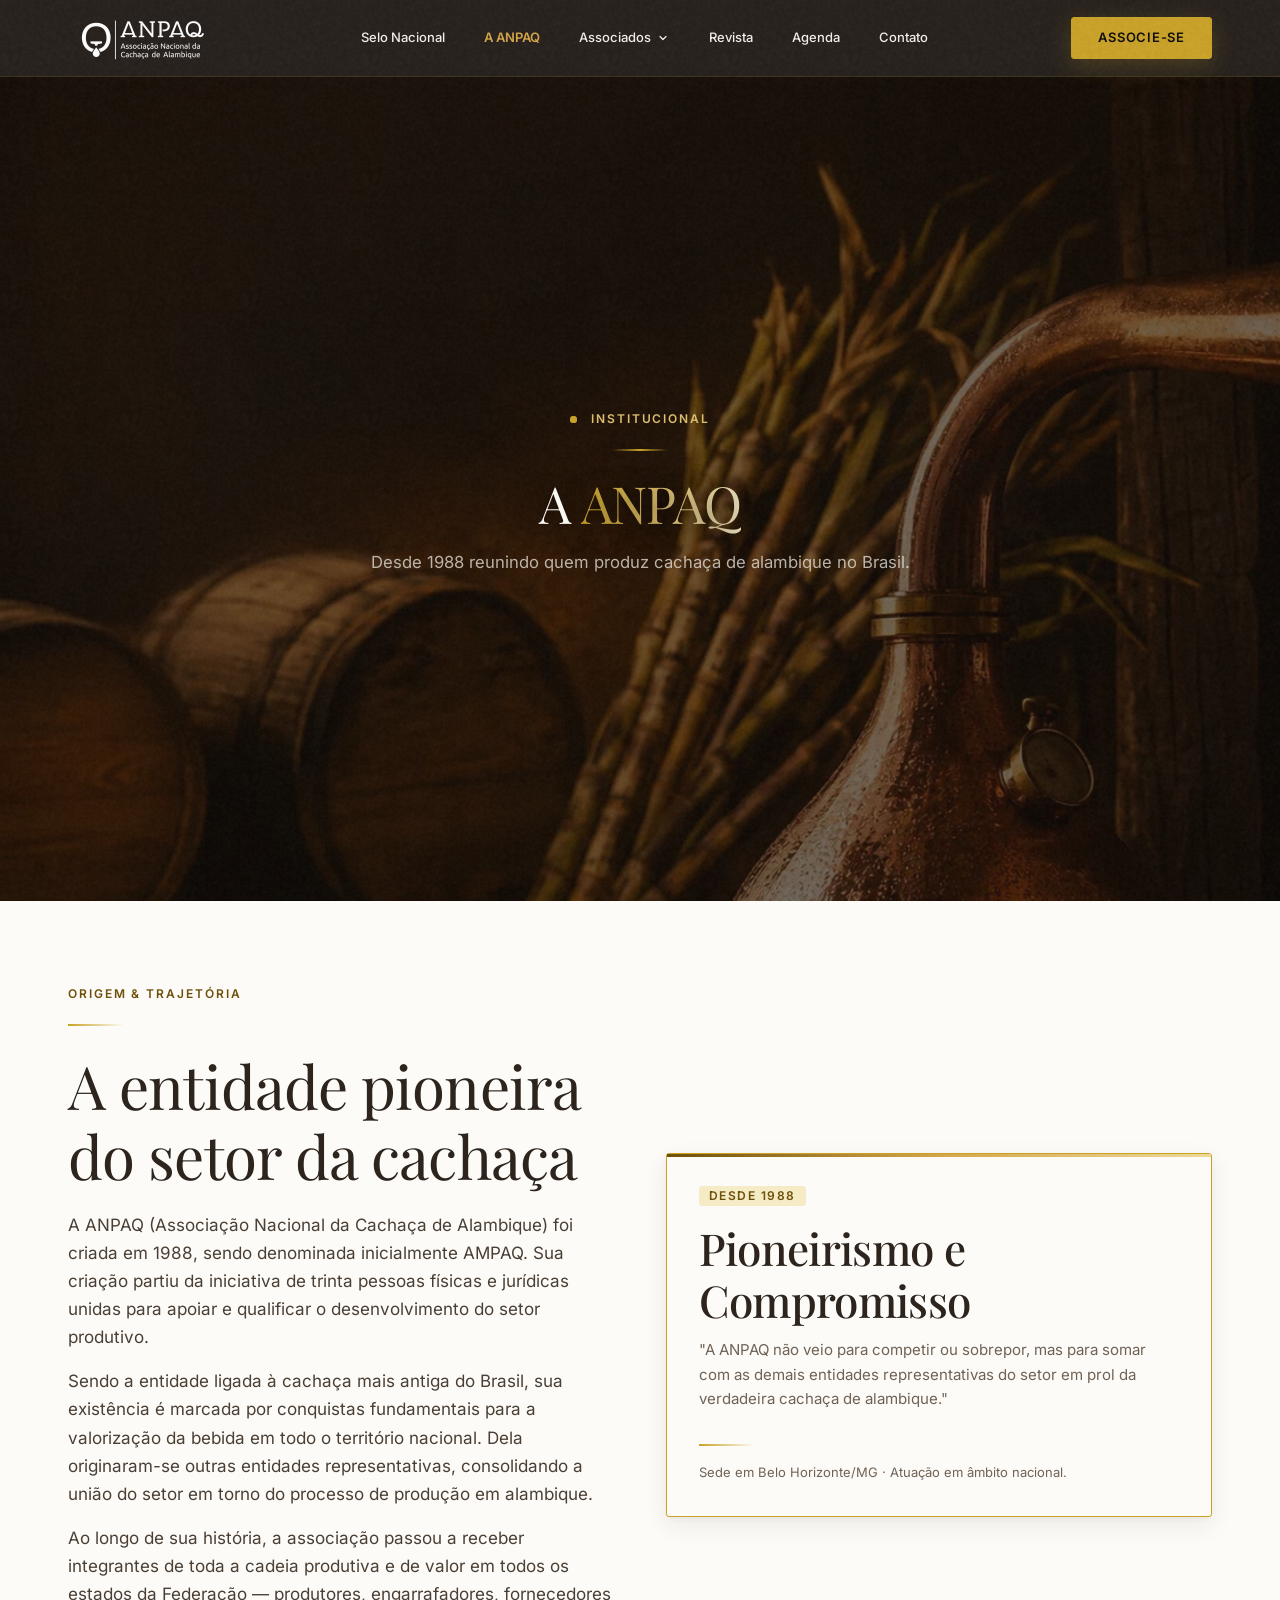
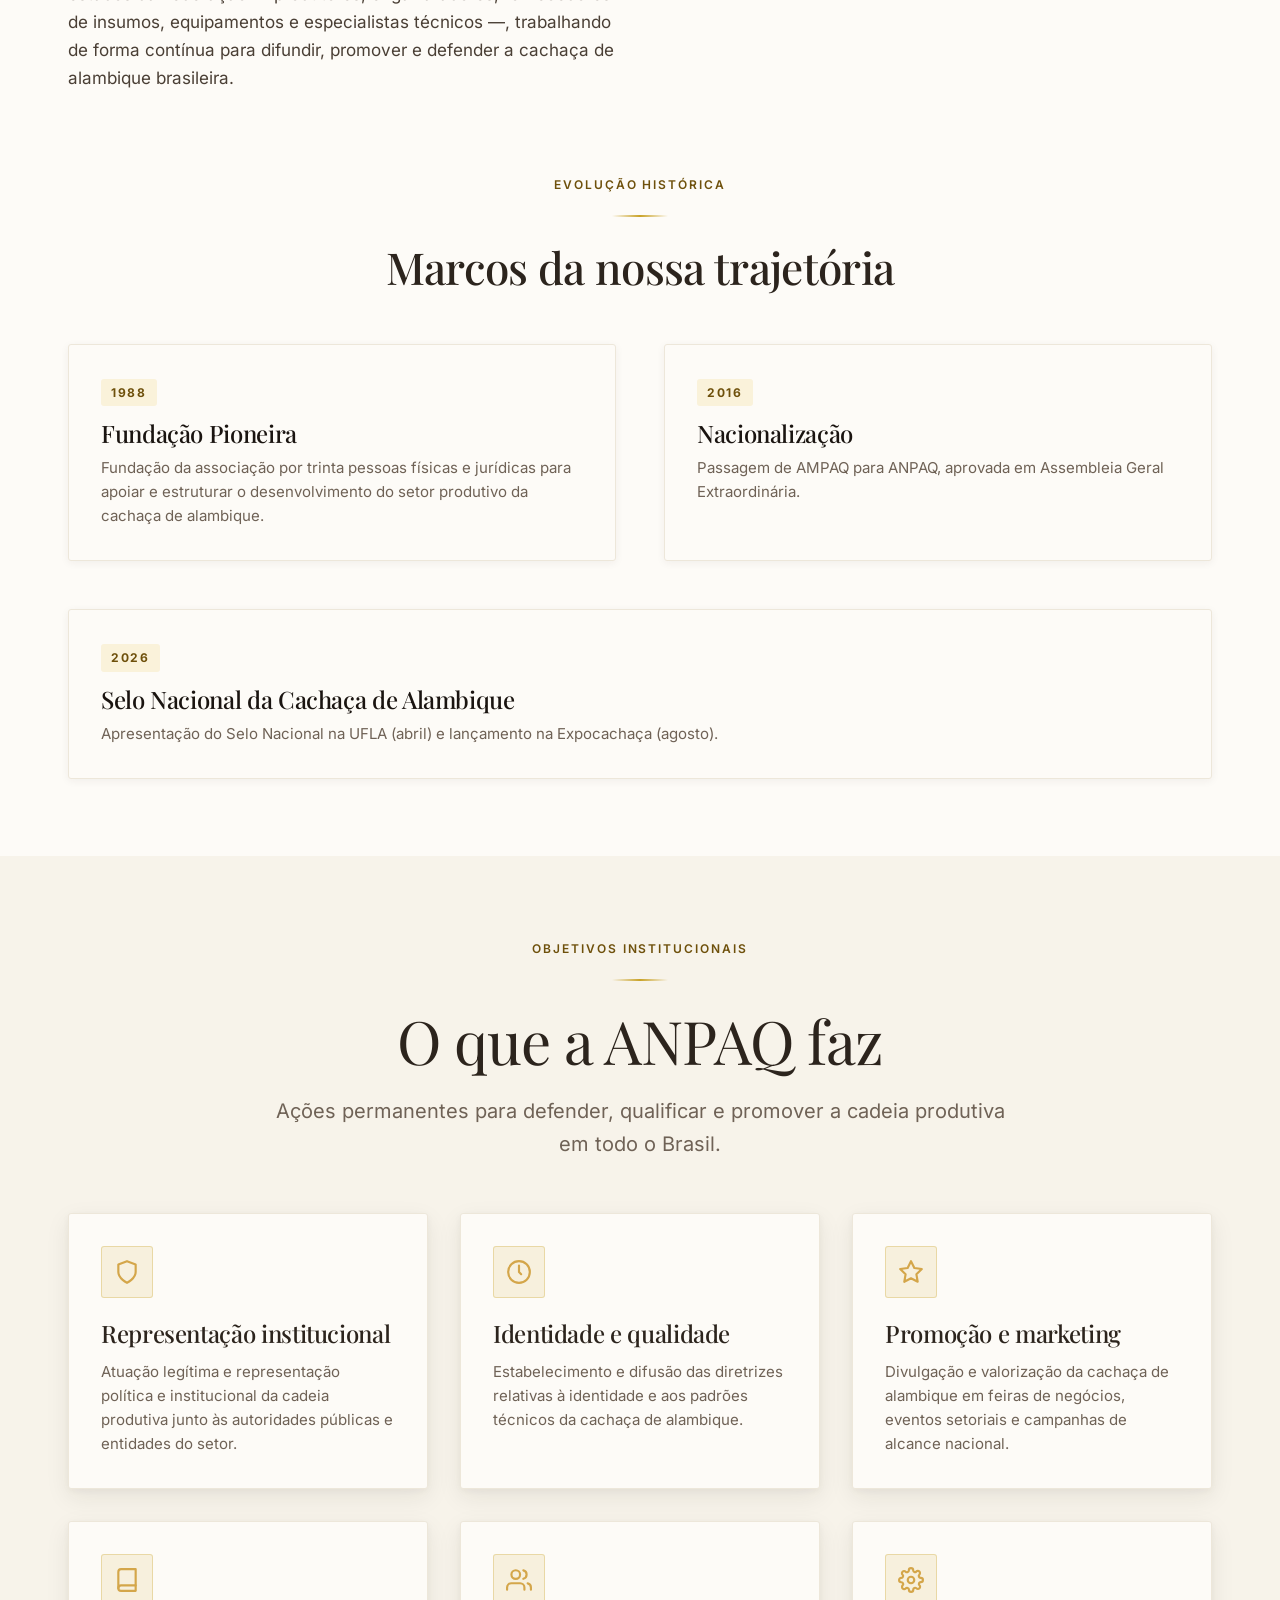
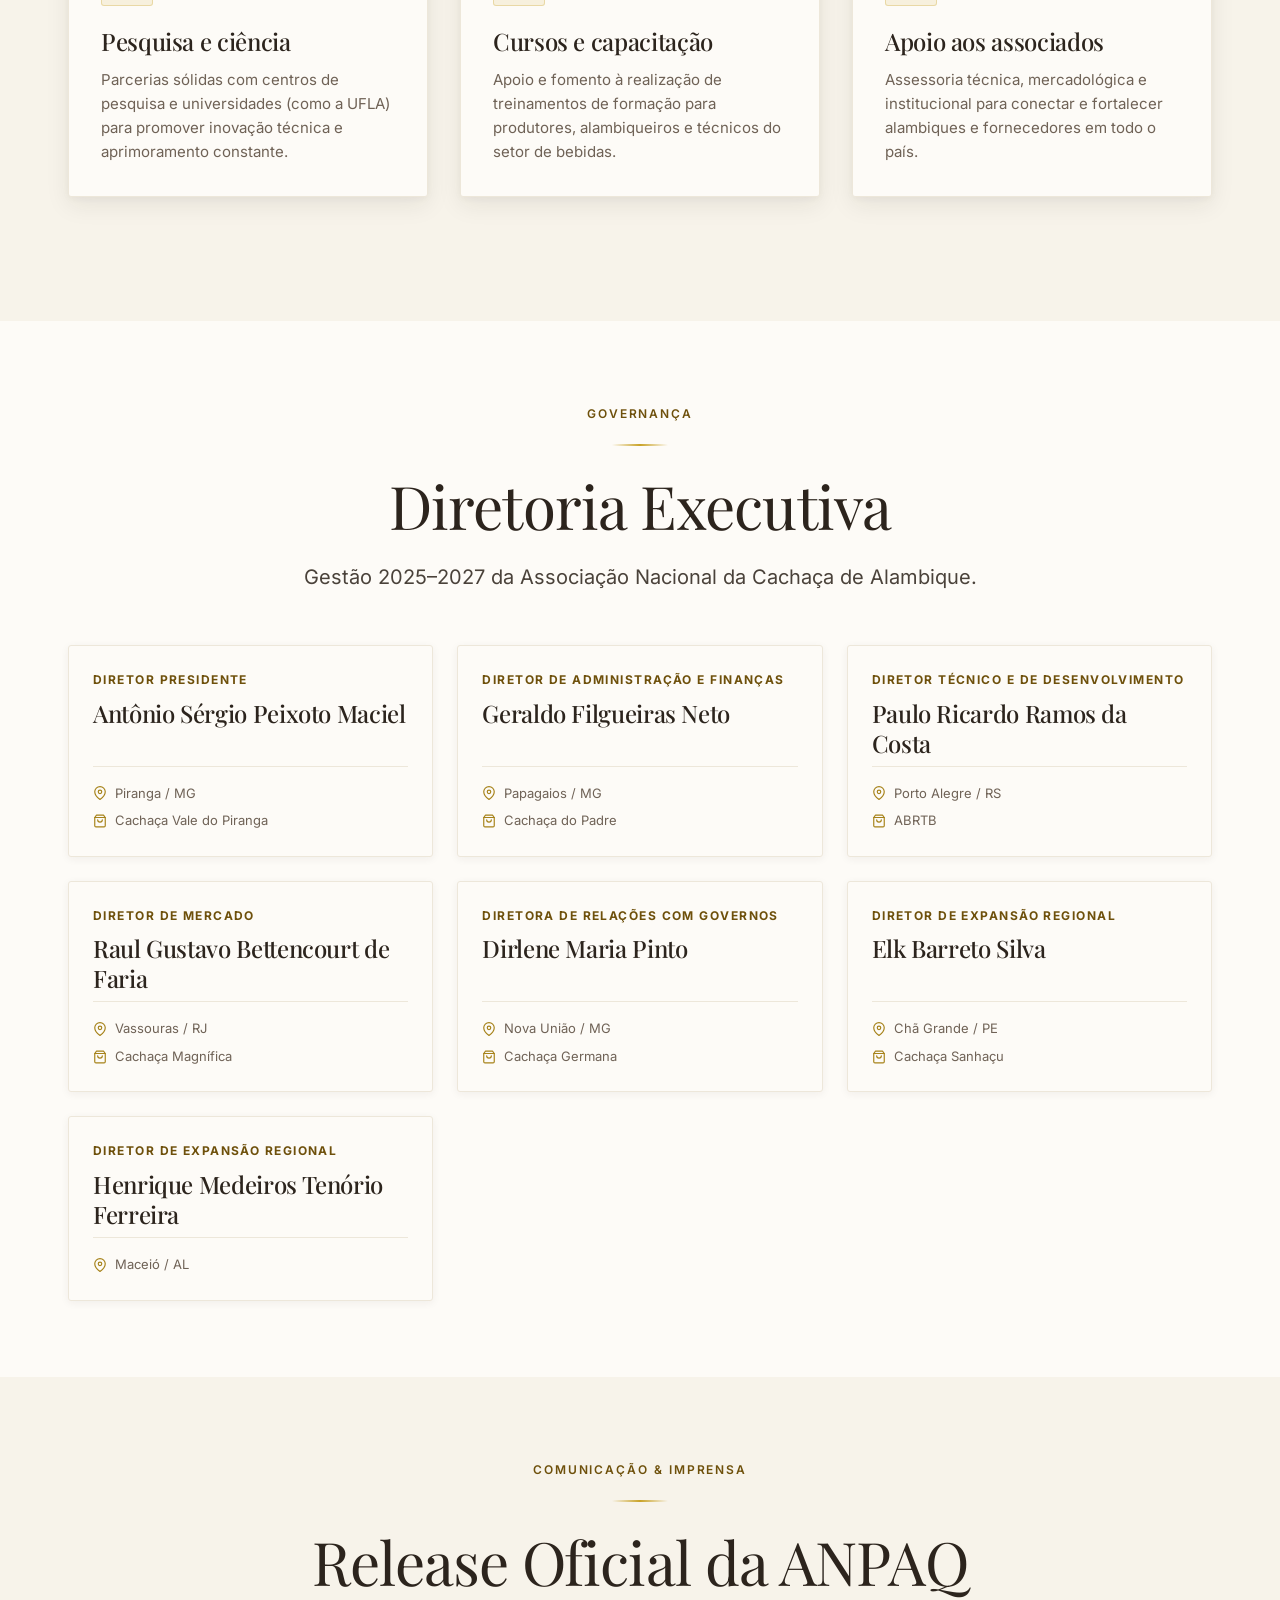
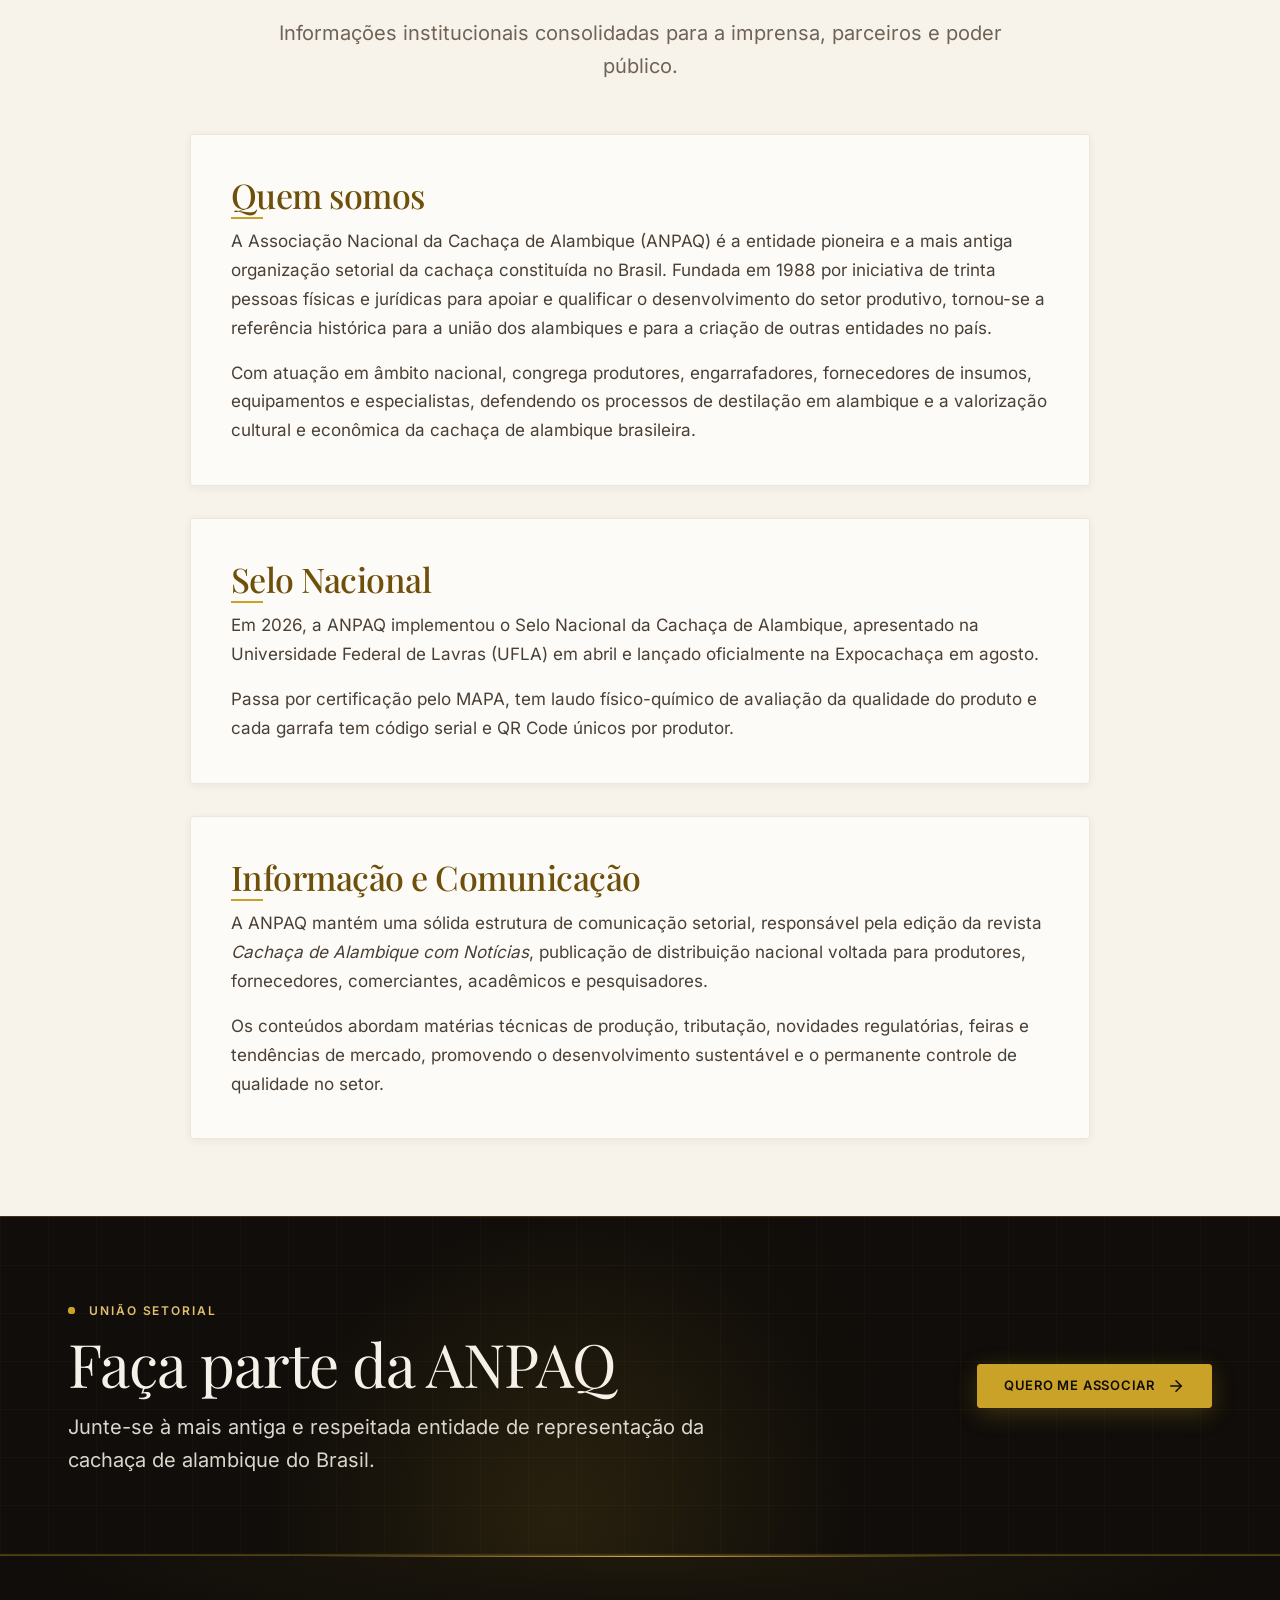
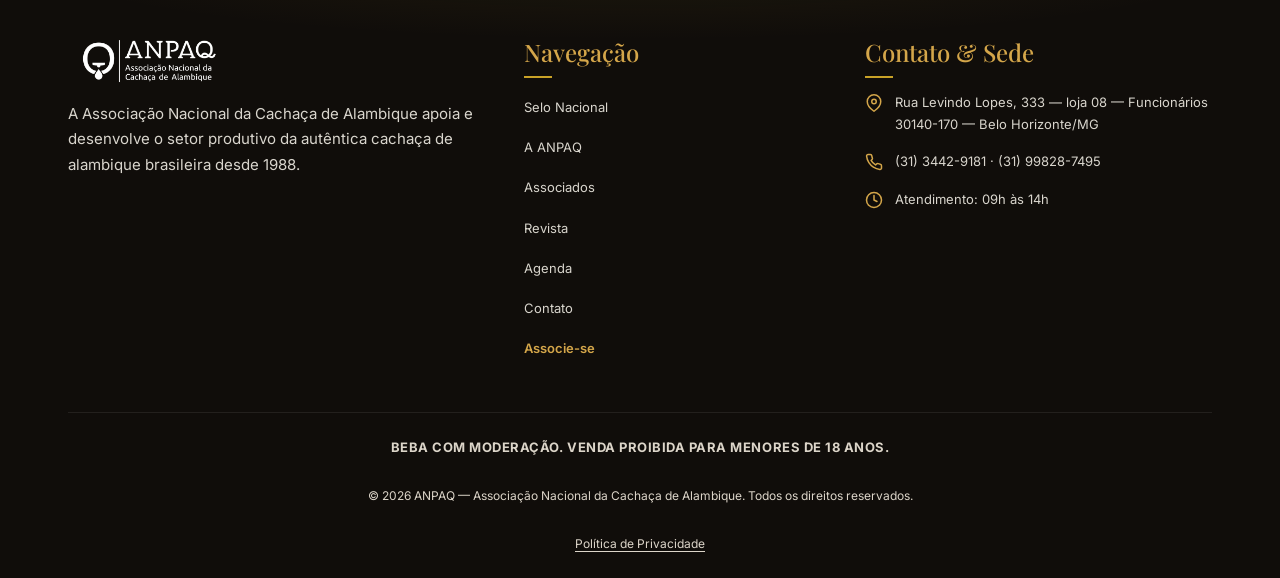
==== commit c1dc4d3e: "feat(associados): exibir telefone e e-mail em texto nos cards" ====
--- a/a-anpaq/index.html
+++ b/a-anpaq/index.html
@@ -46,7 +46,7 @@
   <link rel="preload" href="/assets/fonts/inter-variable-latin.woff2" as="font" type="font/woff2" crossorigin>
   <link rel="preload" href="/assets/fonts/playfair-display-variable-latin.woff2" as="font" type="font/woff2" crossorigin>
   <link rel="preload" href="/assets/img/bg-alambique.webp" as="image" type="image/webp" fetchpriority="high">
-<link rel="stylesheet" href="/assets/site.css?v=20261106g"/>
+<link rel="stylesheet" href="/assets/site.css?v=20261111b"/>
 </head>
 <body>
 
--- a/assets/site.css
+++ b/assets/site.css
@@ -38,37 +38,60 @@
 /* ─── TOKENS DE DESIGN ─── */
 :root {
   /* ▸ Fundo escuro (Identidade & Alambique) */
-  --anpaq-dark-950: #100D0A;        /* Profundidade máxima, vinheta */
-  --anpaq-dark-900: #1A1410;        /* Fundo principal herói, footer e seções dark */
-  --anpaq-dark-800: #211A14;        /* Superfície escura, cards dark */
-  --anpaq-dark-700: #2C241D;        /* Superfície elevada escura */
-  --anpaq-dark-600: #3D3229;        /* Bordas no tema dark */
-  --anpaq-dark-500: #5A4C3F;        /* Texto atenuado no escuro */
+  --anpaq-dark-950: #100D0A;
+  /* Profundidade máxima, vinheta */
+  --anpaq-dark-900: #1A1410;
+  /* Fundo principal herói, footer e seções dark */
+  --anpaq-dark-800: #211A14;
+  /* Superfície escura, cards dark */
+  --anpaq-dark-700: #2C241D;
+  /* Superfície elevada escura */
+  --anpaq-dark-600: #3D3229;
+  /* Bordas no tema dark */
+  --anpaq-dark-500: #5A4C3F;
+  /* Texto atenuado no escuro */
 
   /* ▸ Dourados (Alma da Cachaça de Alambique) */
-  --anpaq-gold-700: #6E500B;        /* Dourado profundo, texto sobre claro */
-  --anpaq-gold-600: #A68219;        /* Dourado médio, bordas ativas */
-  --anpaq-gold-500: #C9A227;        /* ★ Dourado primário da marca e CTAs */
-  --anpaq-gold-400: #D4A64A;        /* Dourado luminoso (hover) */
-  --anpaq-gold-300: #E0C06E;        /* Dourado suave para overlines/tags */
-  --anpaq-gold-200: #EDD99A;        /* Realces sutis */
-  --anpaq-gold-100: #F5EBC5;        /* Tint leve de fundo */
+  --anpaq-gold-700: #6E500B;
+  /* Dourado profundo, texto sobre claro */
+  --anpaq-gold-600: #A68219;
+  /* Dourado médio, bordas ativas */
+  --anpaq-gold-500: #C9A227;
+  /* ★ Dourado primário da marca e CTAs */
+  --anpaq-gold-400: #D4A64A;
+  /* Dourado luminoso (hover) */
+  --anpaq-gold-300: #E0C06E;
+  /* Dourado suave para overlines/tags */
+  --anpaq-gold-200: #EDD99A;
+  /* Realces sutis */
+  --anpaq-gold-100: #F5EBC5;
+  /* Tint leve de fundo */
 
   /* ▸ Fundo claro e neutro quente (Sem branco puro) */
-  --anpaq-cream-100: #FDFBF7;       /* Superfície clara mais pura */
-  --anpaq-cream-200: #F7F3EA;       /* Alternância de seções claras */
-  --anpaq-cream-300: #F5F1E8;       /* Fundo padrão do site */
-  --anpaq-cream-400: #EDE7DA;       /* Bordas em fundos claros */
-  --anpaq-cream-500: #D9CEBD;       /* Bordas decorativas */
+  --anpaq-cream-100: #FDFBF7;
+  /* Superfície clara mais pura */
+  --anpaq-cream-200: #F7F3EA;
+  /* Alternância de seções claras */
+  --anpaq-cream-300: #F5F1E8;
+  /* Fundo padrão do site */
+  --anpaq-cream-400: #EDE7DA;
+  /* Bordas em fundos claros */
+  --anpaq-cream-500: #D9CEBD;
+  /* Bordas decorativas */
 
   /* ▸ Tipografia em fundo claro (Sem preto puro) */
-  --anpaq-text-dark: #2C241D;       /* Texto principal — quase-preto aquecido */
-  --anpaq-text-body: #4A3F35;       /* Texto corrido */
-  --anpaq-text-muted: #6F6256;      /* Texto secundário */
-  --anpaq-text-subtle: #5C534A;     /* Rótulos e metadados */
+  --anpaq-text-dark: #2C241D;
+  /* Texto principal — quase-preto aquecido */
+  --anpaq-text-body: #4A3F35;
+  /* Texto corrido */
+  --anpaq-text-muted: #6F6256;
+  /* Texto secundário */
+  --anpaq-text-subtle: #5C534A;
+  /* Rótulos e metadados */
 
   /* ▸ Tipografia em fundo escuro */
-  --anpaq-text-light: #F5F1E8;      /* Texto principal sobre fundo escuro */
+  --anpaq-text-light: #F5F1E8;
+  /* Texto principal sobre fundo escuro */
   --anpaq-text-light-muted: rgba(245, 241, 232, 0.72);
   --anpaq-text-light-subtle: rgba(245, 241, 232, 0.62);
 
@@ -85,31 +108,54 @@
   --font-body: 'Inter', -apple-system, BlinkMacSystemFont, 'Segoe UI', Roboto, sans-serif;
 
   /* ▸ Escala tipográfica fluida com clamp() */
-  --text-xs: clamp(0.6875rem, 0.65rem + 0.15vw, 0.75rem);      /* 11px - 12px */
-  --text-sm: clamp(0.75rem, 0.7rem + 0.2vw, 0.8125rem);         /* 12px - 13px */
-  --text-base: clamp(0.875rem, 0.825rem + 0.2vw, 0.9375rem);   /* 14px - 15px */
-  --text-md: clamp(1rem, 0.95rem + 0.25vw, 1.0625rem);         /* 16px - 17px */
-  --text-lg: clamp(1.125rem, 1.05rem + 0.35vw, 1.25rem);       /* 18px - 20px */
-  --text-xl: clamp(1.25rem, 1.15rem + 0.5vw, 1.5rem);          /* 20px - 24px */
-  --text-2xl: clamp(1.625rem, 1.35rem + 1vw, 2.125rem);        /* 26px - 34px */
-  --text-3xl: clamp(2.125rem, 1.7rem + 1.6vw, 2.75rem);        /* 34px - 44px */
-  --text-4xl: clamp(2.625rem, 2rem + 2.4vw, 3.75rem);          /* 42px - 60px */
-  --text-5xl: clamp(3.25rem, 2.2rem + 3.8vw, 4.75rem);         /* 52px - 76px */
+  --text-xs: clamp(0.6875rem, 0.65rem + 0.15vw, 0.75rem);
+  /* 11px - 12px */
+  --text-sm: clamp(0.75rem, 0.7rem + 0.2vw, 0.8125rem);
+  /* 12px - 13px */
+  --text-base: clamp(0.875rem, 0.825rem + 0.2vw, 0.9375rem);
+  /* 14px - 15px */
+  --text-md: clamp(1rem, 0.95rem + 0.25vw, 1.0625rem);
+  /* 16px - 17px */
+  --text-lg: clamp(1.125rem, 1.05rem + 0.35vw, 1.25rem);
+  /* 18px - 20px */
+  --text-xl: clamp(1.25rem, 1.15rem + 0.5vw, 1.5rem);
+  /* 20px - 24px */
+  --text-2xl: clamp(1.625rem, 1.35rem + 1vw, 2.125rem);
+  /* 26px - 34px */
+  --text-3xl: clamp(2.125rem, 1.7rem + 1.6vw, 2.75rem);
+  /* 34px - 44px */
+  --text-4xl: clamp(2.625rem, 2rem + 2.4vw, 3.75rem);
+  /* 42px - 60px */
+  --text-5xl: clamp(3.25rem, 2.2rem + 3.8vw, 4.75rem);
+  /* 52px - 76px */
 
   /* ▸ Espaçamento modular (base 4/8px) */
-  --sp-1: 0.25rem;   /* 4px */
-  --sp-2: 0.5rem;    /* 8px */
-  --sp-3: 0.75rem;   /* 12px */
-  --sp-4: 1rem;      /* 16px */
-  --sp-5: 1.25rem;   /* 20px */
-  --sp-6: 1.5rem;    /* 24px */
-  --sp-8: 2rem;      /* 32px */
-  --sp-10: 2.5rem;   /* 40px */
-  --sp-12: 3rem;     /* 48px */
-  --sp-16: 4rem;     /* 64px */
-  --sp-20: 5rem;     /* 80px */
-  --sp-24: 6rem;     /* 96px */
-  --sp-32: 8rem;     /* 128px */
+  --sp-1: 0.25rem;
+  /* 4px */
+  --sp-2: 0.5rem;
+  /* 8px */
+  --sp-3: 0.75rem;
+  /* 12px */
+  --sp-4: 1rem;
+  /* 16px */
+  --sp-5: 1.25rem;
+  /* 20px */
+  --sp-6: 1.5rem;
+  /* 24px */
+  --sp-8: 2rem;
+  /* 32px */
+  --sp-10: 2.5rem;
+  /* 40px */
+  --sp-12: 3rem;
+  /* 48px */
+  --sp-16: 4rem;
+  /* 64px */
+  --sp-20: 5rem;
+  /* 80px */
+  --sp-24: 6rem;
+  /* 96px */
+  --sp-32: 8rem;
+  /* 128px */
 
   /* ▸ Raio de borda — estritamente 3px */
   --radius: 3px;
@@ -138,7 +184,9 @@
 }
 
 /* ─── RESET E BASE ─── */
-*, *::before, *::after {
+*,
+*::before,
+*::after {
   margin: 0;
   padding: 0;
   box-sizing: border-box;
@@ -180,11 +228,15 @@
   transition: color var(--duration-fast) var(--ease-out);
 }
 
-ul, ol {
+ul,
+ol {
   list-style: none;
 }
 
-button, input, select, textarea {
+button,
+input,
+select,
+textarea {
   font: inherit;
   color: inherit;
 }
@@ -204,6 +256,7 @@
   transition: top var(--duration-fast) var(--ease-out);
   box-shadow: var(--shadow-gold);
 }
+
 .skip-link:focus {
   top: var(--sp-4);
 }
@@ -214,7 +267,12 @@
 }
 
 /* ─── TIPOGRAFIA HIERÁRQUICA ─── */
-h1, h2, h3, h4, h5, h6 {
+h1,
+h2,
+h3,
+h4,
+h5,
+h6 {
   font-family: var(--font-display);
   font-weight: 500;
   line-height: 1.18;
@@ -222,26 +280,60 @@
   color: var(--anpaq-text-dark);
 }
 
-h1 { font-size: var(--text-5xl); font-weight: 400; }
-h2 { font-size: var(--text-4xl); font-weight: 400; margin-bottom: 1.25rem; }
-h3 { font-size: var(--text-3xl); font-weight: 500; }
-h4 { font-size: var(--text-2xl); font-weight: 500; }
-h5 { font-size: var(--text-xl); font-weight: 600; }
-h6 { font-size: var(--text-lg); font-weight: 600; }
-
-.font-display { font-family: var(--font-display); }
-.font-body { font-family: var(--font-body); }
-.italic { font-style: italic; }
+h1 {
+  font-size: var(--text-5xl);
+  font-weight: 400;
+}
+
+h2 {
+  font-size: var(--text-4xl);
+  font-weight: 400;
+  margin-bottom: 1.25rem;
+}
+
+h3 {
+  font-size: var(--text-3xl);
+  font-weight: 500;
+}
+
+h4 {
+  font-size: var(--text-2xl);
+  font-weight: 500;
+}
+
+h5 {
+  font-size: var(--text-xl);
+  font-weight: 600;
+}
+
+h6 {
+  font-size: var(--text-lg);
+  font-weight: 600;
+}
+
+.font-display {
+  font-family: var(--font-display);
+}
+
+.font-body {
+  font-family: var(--font-body);
+}
+
+.italic {
+  font-style: italic;
+}
 
 p {
   margin-bottom: var(--sp-4);
 }
+
 p:last-child {
   margin-bottom: 0;
 }
 
 /* Eyebrow / Overline */
-.eyebrow, .overline {
+.eyebrow,
+.overline {
   display: inline-flex;
   align-items: center;
   gap: var(--sp-2);
@@ -253,6 +345,7 @@
   color: var(--anpaq-gold-700);
   margin-bottom: var(--sp-2);
 }
+
 .section--dark .eyebrow,
 .theme-dark .eyebrow,
 .theme-dark .overline {
@@ -266,6 +359,7 @@
   background: linear-gradient(90deg, transparent, var(--anpaq-gold-500), transparent);
   margin: var(--sp-3) auto var(--sp-6);
 }
+
 .gold-line-left {
   width: 56px;
   height: 2px;
@@ -294,22 +388,34 @@
   color: var(--anpaq-text-body);
 }
 
-.section--dark, .theme-dark {
+.section--dark,
+.theme-dark {
   background-color: var(--anpaq-dark-900);
   color: var(--anpaq-text-light-muted);
 }
-.section--dark h1, .section--dark h2, .section--dark h3,
-.section--dark h4, .section--dark h5, .section--dark h6,
-.theme-dark h1, .theme-dark h2, .theme-dark h3,
-.theme-dark h4, .theme-dark h5, .theme-dark h6 {
+
+.section--dark h1,
+.section--dark h2,
+.section--dark h3,
+.section--dark h4,
+.section--dark h5,
+.section--dark h6,
+.theme-dark h1,
+.theme-dark h2,
+.theme-dark h3,
+.theme-dark h4,
+.theme-dark h5,
+.theme-dark h6 {
   color: var(--anpaq-text-light);
 }
 
-.section--alt, .theme-alt {
+.section--alt,
+.theme-alt {
   background-color: var(--anpaq-cream-200);
 }
 
-.section--surface, .theme-surface {
+.section--surface,
+.theme-surface {
   background-color: var(--anpaq-cream-100);
 }
 
@@ -318,17 +424,21 @@
   max-width: 760px;
   margin: 0 auto clamp(var(--sp-8), 4vw, var(--sp-16));
 }
+
 .section-header--left {
   text-align: left;
   margin-left: 0;
 }
+
 .section-header h2 {
   margin-bottom: 1.25rem;
 }
+
 .section-header p {
   font-size: var(--text-lg);
   color: var(--anpaq-text-muted);
 }
+
 .section--dark .section-header p {
   color: var(--anpaq-text-light-muted);
 }
@@ -374,6 +484,7 @@
   filter: brightness(0) invert(1);
   transition: transform var(--duration-base) var(--ease-out);
 }
+
 .nav-brand:hover .nav-logo {
   transform: scale(1.02);
 }
@@ -403,15 +514,16 @@
 }
 
 .nav-link:hover,
-.nav-item.active > .nav-link {
+.nav-item.active>.nav-link {
   color: var(--anpaq-gold-400);
 }
 
-.nav-item.active > .nav-link {
+.nav-item.active>.nav-link {
   font-weight: 600;
 }
 
-.nav-link svg, .nav-link .chevron {
+.nav-link svg,
+.nav-link .chevron {
   transition: transform var(--duration-fast) var(--ease-out);
 }
 
@@ -422,6 +534,7 @@
   visibility: visible;
   transform: translateY(0);
 }
+
 .has-dropdown:hover .chevron,
 .has-dropdown:focus-within .chevron {
   transform: rotate(180deg);
@@ -451,7 +564,9 @@
   color: var(--anpaq-text-light-muted);
   transition: all var(--duration-fast) var(--ease-out);
 }
-.dropdown-link:hover, .dropdown-link:focus {
+
+.dropdown-link:hover,
+.dropdown-link:focus {
   color: var(--anpaq-gold-400);
   background-color: rgba(201, 162, 39, 0.08);
   padding-left: var(--sp-5);
@@ -479,6 +594,7 @@
   justify-content: center;
   padding: 0;
 }
+
 .nav-toggle svg {
   width: 24px;
   height: 24px;
@@ -531,7 +647,9 @@
   align-items: center;
   justify-content: space-between;
 }
-.mobile-nav-link:hover, .mobile-nav-link:focus {
+
+.mobile-nav-link:hover,
+.mobile-nav-link:focus {
   color: var(--anpaq-gold-400);
 }
 
@@ -542,17 +660,20 @@
   margin-bottom: var(--sp-3);
   border-left: 2px solid var(--anpaq-gold-500);
 }
+
 .mobile-submenu.open {
   display: flex;
   flex-direction: column;
   gap: var(--sp-2);
 }
+
 .mobile-sub-link {
   font-family: var(--font-body);
   font-size: var(--text-md);
   color: var(--anpaq-text-light-muted);
   padding: var(--sp-2) 0;
 }
+
 .mobile-sub-link:hover {
   color: var(--anpaq-gold-400);
 }
@@ -592,6 +713,7 @@
   height: 18px;
   transition: transform var(--duration-fast) var(--ease-out);
 }
+
 .btn:hover svg {
   transform: translateX(3px);
 }
@@ -603,7 +725,9 @@
   border-color: var(--anpaq-gold-500);
   box-shadow: var(--shadow-gold);
 }
-.btn-primary:hover, .btn-primary:focus {
+
+.btn-primary:hover,
+.btn-primary:focus {
   background-color: var(--anpaq-gold-400);
   border-color: var(--anpaq-gold-400);
   color: var(--anpaq-dark-950);
@@ -619,14 +743,18 @@
   padding-left: var(--sp-2);
   padding-right: var(--sp-2);
 }
-.btn-ghost:hover, .btn-ghost:focus {
+
+.btn-ghost:hover,
+.btn-ghost:focus {
   color: var(--anpaq-gold-400);
   background-color: rgba(201, 162, 39, 0.08);
 }
+
 .section--dark .btn-ghost,
 .theme-dark .btn-ghost {
   color: var(--anpaq-gold-300);
 }
+
 .section--dark .btn-ghost:hover {
   color: var(--anpaq-gold-200);
 }
@@ -637,12 +765,15 @@
   border-color: var(--anpaq-gold-500);
   color: var(--anpaq-gold-500);
 }
-.btn-outline:hover, .btn-outline:focus {
+
+.btn-outline:hover,
+.btn-outline:focus {
   background-color: var(--anpaq-gold-500);
   color: var(--anpaq-dark-950);
   transform: translateY(-2px);
   box-shadow: var(--shadow-gold);
 }
+
 .section--dark .btn-outline,
 .theme-dark .btn-outline {
   border-color: var(--anpaq-gold-400);
@@ -655,7 +786,9 @@
   border-color: var(--anpaq-dark-600);
   color: var(--anpaq-text-light);
 }
-.btn-secondary:hover, .btn-secondary:focus {
+
+.btn-secondary:hover,
+.btn-secondary:focus {
   background-color: var(--anpaq-gold-500);
   border-color: var(--anpaq-gold-500);
   color: var(--anpaq-dark-950);
@@ -703,6 +836,7 @@
   border-color: var(--anpaq-gold-500);
   position: relative;
 }
+
 .card--featured::before {
   content: '';
   position: absolute;
@@ -721,7 +855,7 @@
   align-items: center;
 }
 
-.split--reversed > :first-child {
+.split--reversed> :first-child {
   order: 2;
 }
 
@@ -738,6 +872,7 @@
   background: rgba(255, 255, 255, 0.4);
   border-radius: 0 var(--radius) var(--radius) 0;
 }
+
 .section--dark .stat,
 .theme-dark .stat {
   background: rgba(255, 255, 255, 0.03);
@@ -759,6 +894,7 @@
   text-transform: uppercase;
   color: var(--anpaq-text-muted);
 }
+
 .section--dark .stat-label,
 .theme-dark .stat-label {
   color: var(--anpaq-text-light-subtle);
@@ -788,6 +924,7 @@
   align-items: center;
   gap: var(--sp-2);
 }
+
 .step-num::after {
   content: '';
   height: 1px;
@@ -806,6 +943,7 @@
   font-size: var(--text-base);
   color: var(--anpaq-text-muted);
 }
+
 .section--dark .step-desc {
   color: var(--anpaq-text-light-muted);
 }
@@ -820,6 +958,7 @@
   box-shadow: var(--shadow-sm);
   margin: var(--sp-8) 0;
 }
+
 .section--dark .quote,
 .theme-dark .quote {
   background: var(--anpaq-dark-800);
@@ -834,6 +973,7 @@
   color: var(--anpaq-text-dark);
   margin-bottom: var(--sp-4);
 }
+
 .section--dark .quote-text,
 .theme-dark .quote-text {
   color: var(--anpaq-text-light);
@@ -847,6 +987,7 @@
   text-transform: uppercase;
   color: var(--anpaq-gold-700);
 }
+
 .section--dark .quote-author,
 .theme-dark .quote-author {
   color: var(--anpaq-gold-300);
@@ -858,13 +999,15 @@
   font-weight: 400;
   text-transform: none;
 }
+
 .section--dark .quote-role {
   color: var(--anpaq-text-light-subtle);
 }
 
 /* ─── CTA-BAND (.cta-band) ─── */
 .cta-band {
-  background: linear-gradient(135deg, var(--anpaq-dark-950) 0%, var(--anpaq-dark-900) 60%, var(--anpaq-dark-800) 100%);
+  background-color: var(--anpaq-dark-950);
+  background-image: linear-gradient(135deg, var(--anpaq-dark-950) 0%, var(--anpaq-dark-900) 60%, var(--anpaq-dark-800) 100%);
   border-top: 1px solid rgba(201, 162, 39, 0.25);
   border-bottom: 1px solid rgba(201, 162, 39, 0.25);
   padding: clamp(var(--sp-12), 6vw, var(--sp-20)) 0;
@@ -897,13 +1040,16 @@
 .cta-band-text {
   max-width: 680px;
 }
-.cta-band-text h2, .cta-band-text h3 {
+
+.cta-band-text h2,
+.cta-band-text h3 {
   color: var(--anpaq-text-light);
   margin-bottom: var(--sp-3);
 }
+
 .cta-band-text p {
   font-size: var(--text-lg);
-  color: var(--anpaq-text-light-muted);
+  color: rgba(245, 241, 232, 0.88);
   margin-bottom: 0;
 }
 
@@ -926,6 +1072,7 @@
   color: var(--anpaq-gold-700);
   background-color: var(--anpaq-gold-100);
 }
+
 .section--dark .badge-gold,
 .theme-dark .badge-gold {
   color: var(--anpaq-gold-300);
@@ -937,6 +1084,7 @@
   color: var(--anpaq-text-muted);
   background: transparent;
 }
+
 .section--dark .badge-outline,
 .theme-dark .badge-outline {
   border-color: var(--anpaq-dark-600);
@@ -963,6 +1111,7 @@
   border-radius: var(--radius);
   background: var(--anpaq-cream-100);
 }
+
 .section--dark .table-responsive,
 .theme-dark .table-responsive {
   border-color: var(--anpaq-dark-600);
@@ -988,6 +1137,7 @@
   border-bottom: 2px solid var(--anpaq-cream-400);
   white-space: nowrap;
 }
+
 .section--dark .table-list th,
 .theme-dark .table-list th {
   background: var(--anpaq-dark-900);
@@ -1001,6 +1151,7 @@
   color: var(--anpaq-text-body);
   vertical-align: middle;
 }
+
 .section--dark .table-list td,
 .theme-dark .table-list td {
   border-bottom-color: var(--anpaq-dark-600);
@@ -1010,6 +1161,7 @@
 .table-list tbody tr {
   transition: background-color var(--duration-fast) var(--ease-out);
 }
+
 .table-list tbody tr:hover {
   background-color: rgba(201, 162, 39, 0.05);
 }
@@ -1026,6 +1178,7 @@
   border: 1px solid var(--anpaq-cream-400);
   border-radius: var(--radius);
 }
+
 .section--dark .filters,
 .theme-dark .filters {
   background: var(--anpaq-dark-800);
@@ -1033,7 +1186,7 @@
 }
 
 .filter-search {
-  flex: 1 1 240px;
+  flex: 1 1 auto;
   position: relative;
 }
 
@@ -1047,10 +1200,12 @@
   color: var(--anpaq-text-dark);
   transition: border-color var(--duration-fast) var(--ease-out);
 }
+
 .filter-input:focus {
   border-color: var(--anpaq-gold-500);
   background: var(--anpaq-cream-100);
 }
+
 .section--dark .filter-input,
 .theme-dark .filter-input {
   background: var(--anpaq-dark-900);
@@ -1082,6 +1237,7 @@
   background-repeat: no-repeat;
   background-position: right 0.8rem center;
 }
+
 .section--dark .filter-select,
 .theme-dark .filter-select {
   background-color: var(--anpaq-dark-900);
@@ -1114,21 +1270,25 @@
   cursor: pointer;
   transition: all var(--duration-fast) var(--ease-out);
 }
+
 .page-btn:hover {
   border-color: var(--anpaq-gold-500);
   color: var(--anpaq-gold-500);
 }
+
 .page-btn.active {
   background: var(--anpaq-gold-500);
   border-color: var(--anpaq-gold-500);
   color: var(--anpaq-dark-950);
   font-weight: 700;
 }
+
 .page-btn[disabled] {
   opacity: 0.4;
   cursor: not-allowed;
   pointer-events: none;
 }
+
 .section--dark .page-btn,
 .theme-dark .page-btn {
   background: var(--anpaq-dark-800);
@@ -1146,6 +1306,7 @@
   max-width: 600px;
   margin: var(--sp-8) auto;
 }
+
 .section--dark .empty-state,
 .theme-dark .empty-state {
   border-color: var(--anpaq-dark-600);
@@ -1171,6 +1332,7 @@
   color: var(--anpaq-text-muted);
   margin-bottom: var(--sp-6);
 }
+
 .section--dark .empty-state-desc {
   color: var(--anpaq-text-light-muted);
 }
@@ -1180,25 +1342,50 @@
   opacity: 0;
   transform: translateY(24px);
   transition: opacity var(--duration-slow) var(--ease-out),
-              transform var(--duration-slow) var(--ease-out);
-}
+    transform var(--duration-slow) var(--ease-out);
+}
+
 .reveal.active {
   opacity: 1;
   transform: translateY(0);
 }
 
-.reveal-delay-1 { transition-delay: 0.1s; }
-.reveal-delay-2 { transition-delay: 0.2s; }
-.reveal-delay-3 { transition-delay: 0.3s; }
-.reveal-delay-4 { transition-delay: 0.4s; }
+.reveal-delay-1 {
+  transition-delay: 0.1s;
+}
+
+.reveal-delay-2 {
+  transition-delay: 0.2s;
+}
+
+.reveal-delay-3 {
+  transition-delay: 0.3s;
+}
+
+.reveal-delay-4 {
+  transition-delay: 0.4s;
+}
 
 /* ─── FOOTER INSTITUCIONAL COMPLETO ─── */
 .site-footer {
   background-color: var(--anpaq-dark-950);
-  color: var(--anpaq-text-light-muted);
-  border-top: 2px solid var(--anpaq-gold-700);
+  background-image: radial-gradient(ellipse 70% 120px at 50% 0%, rgba(201, 162, 39, 0.08), transparent 70%);
+  color: rgba(245, 241, 232, 0.88);
+  border-top: 1px solid rgba(201, 162, 39, 0.35);
   padding-top: clamp(var(--sp-12), 6vw, var(--sp-20));
   position: relative;
+}
+
+.site-footer::before {
+  content: '';
+  position: absolute;
+  top: 0;
+  left: 50%;
+  transform: translateX(-50%);
+  width: min(90%, 680px);
+  height: 1px;
+  background: linear-gradient(90deg, transparent, var(--anpaq-gold-400), transparent);
+  pointer-events: none;
 }
 
 .footer-grid {
@@ -1219,7 +1406,7 @@
 .footer-brand-desc {
   font-size: var(--text-base);
   line-height: 1.7;
-  color: var(--anpaq-text-light-muted);
+  color: rgba(245, 241, 232, 0.88);
   margin-bottom: var(--sp-4);
 }
 
@@ -1232,6 +1419,7 @@
   position: relative;
   display: inline-block;
 }
+
 .footer-col-title::after {
   content: '';
   position: absolute;
@@ -1250,13 +1438,16 @@
 
 .footer-link {
   font-size: var(--text-sm);
-  color: var(--anpaq-text-light-muted);
+  color: rgba(245, 241, 232, 0.88);
   transition: all var(--duration-fast) var(--ease-out);
   display: inline-flex;
   align-items: center;
   gap: var(--sp-2);
 }
-.footer-link:hover, .footer-link:focus {
+
+.footer-link:hover,
+.footer-link:focus,
+.footer-link:focus-visible {
   color: var(--anpaq-gold-300);
   transform: translateX(3px);
 }
@@ -1272,8 +1463,9 @@
   display: flex;
   align-items: flex-start;
   gap: var(--sp-3);
-  color: var(--anpaq-text-light-muted);
-}
+  color: rgba(245, 241, 232, 0.88);
+}
+
 .footer-contact-item svg {
   width: 18px;
   height: 18px;
@@ -1291,7 +1483,7 @@
   gap: var(--sp-3);
   text-align: center;
   font-size: var(--text-xs);
-  color: var(--anpaq-text-light-subtle);
+  color: rgba(245, 241, 232, 0.82);
 }
 
 .footer-legal-warning {
@@ -1309,10 +1501,15 @@
   flex-wrap: wrap;
   justify-content: center;
 }
+
 .footer-meta-links a {
-  color: var(--anpaq-text-light-muted);
-}
-.footer-meta-links a:hover {
+  color: rgba(245, 241, 232, 0.85);
+  text-decoration: underline;
+  text-underline-offset: 3px;
+}
+
+.footer-meta-links a:hover,
+.footer-meta-links a:focus-visible {
   color: var(--anpaq-gold-300);
   text-decoration: underline;
 }
@@ -1322,9 +1519,11 @@
   .nav-menu {
     display: none;
   }
+
   .nav-toggle {
     display: inline-flex;
   }
+
   .footer-grid {
     grid-template-columns: 1fr;
     gap: var(--sp-10);
@@ -1335,13 +1534,16 @@
   .split {
     grid-template-columns: 1fr;
   }
-  .split--reversed > :first-child {
+
+  .split--reversed> :first-child {
     order: initial;
   }
+
   .cta-band-content {
     flex-direction: column;
     align-items: flex-start;
   }
+
   .nav-actions .btn {
     padding: 0.55rem 1rem;
     font-size: var(--text-xs);
@@ -1389,7 +1591,7 @@
   position: absolute;
   inset: 0;
   background: radial-gradient(circle at center, rgba(16, 13, 10, 0.72) 0%, rgba(16, 13, 10, 0.92) 80%, var(--anpaq-dark-950) 100%),
-              linear-gradient(180deg, rgba(16, 13, 10, 0.8) 0%, rgba(26, 20, 16, 0.82) 50%, var(--anpaq-dark-950) 100%);
+    linear-gradient(180deg, rgba(16, 13, 10, 0.8) 0%, rgba(26, 20, 16, 0.82) 50%, var(--anpaq-dark-950) 100%);
   pointer-events: none;
 }
 
@@ -1575,6 +1777,7 @@
   flex-direction: column;
   transition: all var(--duration-base) var(--ease-smooth);
 }
+
 .selo-pillar-card:hover {
   transform: translateY(-4px);
   border-color: var(--anpaq-gold-400);
@@ -1594,6 +1797,7 @@
   margin-bottom: var(--sp-5);
   flex-shrink: 0;
 }
+
 .selo-pillar-icon svg {
   width: 26px;
   height: 26px;
@@ -1630,6 +1834,7 @@
   box-shadow: var(--shadow-md);
   transition: all var(--duration-base) var(--ease-smooth);
 }
+
 .pub-card:hover {
   transform: translateY(-4px);
   border-color: var(--anpaq-gold-500);
@@ -1641,12 +1846,14 @@
   background-color: var(--anpaq-dark-900);
   overflow: hidden;
 }
+
 .pub-cover {
   width: 100%;
   height: 100%;
   object-fit: cover;
   transition: transform var(--duration-slow) var(--ease-out);
 }
+
 .pub-card:hover .pub-cover {
   transform: scale(1.05);
 }
@@ -1675,6 +1882,7 @@
   box-shadow: var(--shadow-sm);
   transition: all var(--duration-base) var(--ease-smooth);
 }
+
 .event-card:hover {
   transform: translateY(-4px);
   border-color: var(--anpaq-gold-500);
@@ -1709,6 +1917,7 @@
   color: var(--anpaq-text-muted);
   margin-bottom: var(--sp-3);
 }
+
 .event-location svg {
   width: 14px;
   height: 14px;
@@ -1743,6 +1952,7 @@
   filter: grayscale(100%) opacity(0.65);
   transition: all var(--duration-base) var(--ease-out);
 }
+
 .partner-logo:hover {
   filter: grayscale(0%) opacity(1);
   transform: scale(1.05);
@@ -1753,9 +1963,11 @@
   .selo-pillars-grid {
     grid-template-columns: 1fr;
   }
+
   .pub-grid {
     grid-template-columns: 1fr;
   }
+
   .events-grid {
     grid-template-columns: 1fr;
   }
@@ -1766,16 +1978,19 @@
     --header-h: 64px;
     --header-height: 64px;
   }
+
   .hero,
-  .page-hero {
-    min-height: clamp(420px, calc(100vh - var(--header-h)), 720px);
-    min-height: clamp(420px, calc(100svh - var(--header-h)), 720px);
+  .page-hero:not(.page-hero--compact):not(.page-hero--sm) {
+    min-height: clamp(420px, 70vh, 640px);
+    min-height: clamp(420px, 70svh, 640px);
     padding: clamp(var(--sp-4), 4vh, var(--sp-8)) max(16px, var(--container-pad));
     justify-content: center;
   }
+
   .pub-card {
     grid-template-columns: 1fr;
   }
+
   .pub-cover-wrap {
     height: 240px;
   }
@@ -1787,20 +2002,23 @@
     --header-h: 64px;
     --header-height: 64px;
   }
+
   .site-header {
     height: 64px;
   }
+
   .nav-container {
     height: 64px;
   }
+
   .nav-logo {
     height: 38px;
   }
 
   .hero,
-  .page-hero {
-    min-height: clamp(420px, calc(100vh - var(--header-h)), 720px);
-    min-height: clamp(420px, calc(100svh - var(--header-h)), 720px);
+  .page-hero:not(.page-hero--compact):not(.page-hero--sm) {
+    min-height: clamp(420px, 70vh, 640px);
+    min-height: clamp(420px, 70svh, 640px);
     padding: var(--sp-4) max(16px, var(--container-pad));
     justify-content: center;
   }
@@ -1814,10 +2032,12 @@
   .hero-selo-title {
     margin-bottom: var(--sp-2);
   }
+
   .hero-selo-line1 {
     font-size: 0.72rem;
     letter-spacing: 0.22em;
   }
+
   .hero-selo-line2 {
     font-size: 0.65rem;
     letter-spacing: 0.16em;
@@ -1826,6 +2046,7 @@
   .hero-logo-wrap {
     margin-bottom: var(--sp-2);
   }
+
   .hero-logo {
     height: 28px;
   }
@@ -1844,6 +2065,7 @@
     margin-bottom: var(--sp-3);
     padding: 0 var(--sp-2);
   }
+
   .hero-actions .btn {
     width: 100%;
     padding: 0.65rem 1rem;
@@ -1856,9 +2078,11 @@
     gap: var(--sp-3) var(--sp-4);
     padding-top: var(--sp-3);
   }
+
   .hero-stat-item {
     font-size: 0.72rem;
   }
+
   .hero-stat-num {
     font-size: 1.05rem;
   }
@@ -1894,7 +2118,7 @@
   position: absolute;
   inset: 0;
   background: radial-gradient(circle at center, rgba(16, 13, 10, 0.55) 0%, rgba(16, 13, 10, 0.65) 100%),
-              linear-gradient(180deg, rgba(16, 13, 10, 0.55) 0%, rgba(26, 20, 16, 0.65) 100%);
+    linear-gradient(180deg, rgba(16, 13, 10, 0.55) 0%, rgba(26, 20, 16, 0.65) 100%);
   pointer-events: none;
 }
 
@@ -1948,6 +2172,7 @@
   transition: all var(--duration-base) var(--ease-smooth);
   box-shadow: var(--shadow-sm);
 }
+
 .conferir-step-card:hover {
   transform: translateX(4px);
   border-color: var(--anpaq-gold-500);
@@ -1966,6 +2191,7 @@
   color: var(--anpaq-gold-700);
   flex-shrink: 0;
 }
+
 .conferir-step-icon svg {
   width: 22px;
   height: 22px;
@@ -2043,6 +2269,7 @@
   position: relative;
   transition: all var(--duration-base) var(--ease-smooth);
 }
+
 .timeline-item:hover {
   transform: translateY(-4px);
   border-color: var(--anpaq-gold-500);
@@ -2095,6 +2322,7 @@
   transition: border-color var(--duration-fast) var(--ease-out);
   overflow: hidden;
 }
+
 .faq-item[open] {
   border-color: var(--anpaq-gold-500);
 }
@@ -2114,12 +2342,16 @@
   user-select: none;
   transition: color var(--duration-fast) var(--ease-out);
 }
+
 .faq-question::-webkit-details-marker {
   display: none;
 }
-.faq-question:hover, .faq-question:focus-visible {
+
+.faq-question:hover,
+.faq-question:focus-visible {
   color: var(--anpaq-gold-700);
 }
+
 .faq-question:focus-visible {
   outline: 2px solid var(--anpaq-gold-500);
   outline-offset: -2px;
@@ -2132,6 +2364,7 @@
   flex-shrink: 0;
   transition: transform var(--duration-fast) var(--ease-out);
 }
+
 .faq-item[open] .faq-icon {
   transform: rotate(180deg);
 }
@@ -2151,6 +2384,7 @@
     grid-template-columns: 1fr;
     gap: var(--sp-8);
   }
+
   .timeline {
     grid-template-columns: 1fr;
   }
@@ -2174,6 +2408,7 @@
   transition: all var(--duration-base) var(--ease-smooth);
   box-shadow: var(--shadow-sm);
 }
+
 .director-card:hover {
   transform: translateY(-3px);
   border-color: var(--anpaq-gold-500);
@@ -2214,6 +2449,7 @@
   align-items: center;
   gap: var(--sp-2);
 }
+
 .director-meta-item svg {
   width: 14px;
   height: 14px;
@@ -2252,6 +2488,7 @@
   position: relative;
   display: inline-block;
 }
+
 .release-block h3::after {
   content: '';
   position: absolute;
@@ -2292,6 +2529,7 @@
   box-shadow: var(--shadow-lg);
   position: relative;
 }
+
 .section--dark .form-card,
 .theme-dark .form-card {
   background: var(--anpaq-dark-800);
@@ -2313,12 +2551,14 @@
   font-weight: 600;
   color: var(--anpaq-text-dark);
 }
+
 .section--dark .form-label,
 .theme-dark .form-label {
   color: var(--anpaq-text-light);
 }
 
-.form-input, .form-textarea {
+.form-input,
+.form-textarea {
   width: 100%;
   padding: 0.75rem 1rem;
   background: var(--anpaq-cream-300);
@@ -2328,6 +2568,7 @@
   color: var(--anpaq-text-dark);
   transition: all var(--duration-fast) var(--ease-out);
 }
+
 .section--dark .form-input,
 .theme-dark .form-input,
 .section--dark .form-textarea,
@@ -2337,17 +2578,20 @@
   color: var(--anpaq-text-light);
 }
 
-.form-input:focus, .form-textarea:focus {
+.form-input:focus,
+.form-textarea:focus {
   border-color: var(--anpaq-gold-500);
   background: var(--anpaq-cream-100);
   outline: none;
 }
+
 .section--dark .form-input:focus,
 .theme-dark .form-input:focus {
   background: var(--anpaq-dark-950);
 }
 
-.form-input.error, .form-textarea.error {
+.form-input.error,
+.form-textarea.error {
   border-color: var(--anpaq-error);
 }
 
@@ -2367,18 +2611,22 @@
   cursor: pointer;
   line-height: 1.4;
 }
+
 .section--dark .form-checkbox-label,
 .theme-dark .form-checkbox-label {
   color: var(--anpaq-text-light-muted);
 }
+
 .form-checkbox-label input {
   margin-top: 3px;
   accent-color: var(--anpaq-gold-500);
 }
+
 .form-checkbox-label a {
   color: var(--anpaq-gold-700);
   text-decoration: underline;
 }
+
 .section--dark .form-checkbox-label a,
 .theme-dark .form-checkbox-label a {
   color: var(--anpaq-gold-300);
@@ -2392,6 +2640,7 @@
   flex-direction: column;
   align-items: center;
 }
+
 .state-container.active {
   display: flex;
 }
@@ -2405,8 +2654,11 @@
   animation: anpaqSpin 0.8s linear infinite;
   margin-bottom: var(--sp-4);
 }
+
 @keyframes anpaqSpin {
-  to { transform: rotate(360deg); }
+  to {
+    transform: rotate(360deg);
+  }
 }
 
 .state-icon {
@@ -2414,20 +2666,28 @@
   height: 56px;
   margin-bottom: var(--sp-4);
 }
-.text-success { color: var(--anpaq-success); }
-.text-error { color: var(--anpaq-error); }
+
+.text-success {
+  color: var(--anpaq-success);
+}
+
+.text-error {
+  color: var(--anpaq-error);
+}
 
 .state-title {
   font-family: var(--font-display);
   font-size: var(--text-2xl);
   margin-bottom: var(--sp-2);
 }
+
 .state-desc {
   font-size: var(--text-base);
   color: var(--anpaq-text-muted);
   margin-bottom: var(--sp-6);
   max-width: 440px;
 }
+
 .section--dark .state-desc,
 .theme-dark .state-desc {
   color: var(--anpaq-text-light-muted);
@@ -2442,6 +2702,7 @@
   align-items: center;
   gap: var(--sp-2);
 }
+
 .btn-whatsapp:hover {
   background-color: #1EBE5D;
   color: #100D0A;
@@ -2452,9 +2713,17 @@
 .scale-bounce {
   animation: scaleBounce 0.5s cubic-bezier(0.34, 1.56, 0.64, 1) forwards;
 }
+
 @keyframes scaleBounce {
-  0% { transform: scale(0.4); opacity: 0; }
-  100% { transform: scale(1); opacity: 1; }
+  0% {
+    transform: scale(0.4);
+    opacity: 0;
+  }
+
+  100% {
+    transform: scale(1);
+    opacity: 1;
+  }
 }
 
 /* ─── DIRETÓRIO DE ASSOCIADOS (.tab-nav, .associados-grid, .associado-card) ─── */
@@ -2480,10 +2749,12 @@
   cursor: pointer;
   transition: all var(--duration-fast) var(--ease-out);
 }
+
 .tab-btn:hover {
   border-color: var(--anpaq-gold-500);
   color: var(--anpaq-gold-700);
 }
+
 .tab-btn.active {
   background: var(--anpaq-gold-500);
   border-color: var(--anpaq-gold-500);
@@ -2498,11 +2769,13 @@
   margin-bottom: var(--sp-6);
   line-height: 1.5;
 }
+
 .associados-nota-atualizacao a {
   color: var(--anpaq-gold-700);
   font-weight: 600;
   text-decoration: underline;
 }
+
 .associados-nota-atualizacao a:hover {
   color: var(--anpaq-gold-500);
 }
@@ -2520,6 +2793,7 @@
   box-shadow: var(--shadow-sm);
   align-items: center;
 }
+
 .associados-filter-bar.is-fornecedores {
   grid-template-columns: 2fr 1fr auto;
 }
@@ -2538,6 +2812,13 @@
   display: flex;
   align-items: center;
   width: 100%;
+  flex: 1 1 auto;
+  height: auto;
+}
+
+.associados-filter-bar .filter-search {
+  flex: 1 1 auto;
+  height: auto;
 }
 
 .filter-search-icon {
@@ -2561,6 +2842,7 @@
   transition: border-color var(--duration-fast) var(--ease-out);
   height: 42px;
 }
+
 .filter-input:focus,
 .filter-input:focus-visible {
   outline: none;
@@ -2581,6 +2863,7 @@
   cursor: pointer;
   height: 42px;
 }
+
 .filter-select:focus,
 .filter-select:focus-visible {
   outline: none;
@@ -2605,6 +2888,7 @@
   justify-content: center;
   height: 42px;
 }
+
 .btn-limpar:hover,
 .btn-limpar:focus-visible {
   border-color: var(--anpaq-gold-500);
@@ -2614,19 +2898,58 @@
 }
 
 @media (max-width: 992px) {
+
   .associados-filter-bar,
   .associados-filter-bar.is-fornecedores {
     grid-template-columns: 1fr 1fr;
   }
+
   .filter-search-wrap {
     grid-column: 1 / -1;
   }
 }
 
 @media (max-width: 640px) {
-  .associados-filter-bar,
+  .associados-filter-bar {
+    grid-template-columns: 1fr 1fr;
+    gap: var(--sp-2) var(--sp-3);
+    padding: var(--sp-3);
+  }
+
   .associados-filter-bar.is-fornecedores {
     grid-template-columns: 1fr;
+    gap: var(--sp-2);
+  }
+
+  .filter-search-wrap {
+    grid-column: 1 / -1;
+  }
+
+  .associados-filter-bar.is-fornecedores #groupFilterEstado {
+    grid-column: 1 / -1;
+  }
+
+  #groupFilterTipo {
+    grid-column: 1 / -1;
+  }
+
+  .filter-action-wrap {
+    grid-column: 1 / -1;
+  }
+
+  .filter-input,
+  .filter-select {
+    min-height: 44px;
+    height: 44px;
+    font-size: 16px;
+    /* evita zoom automático no iOS Safari */
+  }
+
+  .btn-limpar {
+    width: 100%;
+    height: 40px;
+    min-height: 40px;
+    font-size: var(--text-sm);
   }
 }
 
@@ -2673,12 +2996,13 @@
   padding: var(--sp-6);
   display: flex;
   flex-direction: column;
+  min-width: 0;
   box-shadow: var(--shadow-sm);
   position: relative;
   cursor: default;
   transition: transform var(--duration-base) var(--ease-smooth),
-              border-color var(--duration-base) var(--ease-smooth),
-              box-shadow var(--duration-base) var(--ease-smooth);
+    border-color var(--duration-base) var(--ease-smooth),
+    box-shadow var(--duration-base) var(--ease-smooth);
 }
 
 @media (hover: hover) and (pointer: fine) {
@@ -2693,6 +3017,7 @@
   .associado-card {
     transition: none;
   }
+
   .associado-card:hover {
     transform: none;
   }
@@ -2778,6 +3103,91 @@
   color: var(--anpaq-text-muted);
 }
 
+/* Lista vertical discreta de links de contato no rodapé do card (opt-in) */
+.associado-contacts {
+  display: flex;
+  flex-direction: column;
+  align-items: stretch;
+  gap: 2px;
+  margin-top: auto;
+  padding-top: var(--sp-3);
+  border-top: 1px solid rgba(201, 162, 39, 0.22);
+  min-width: 0;
+}
+
+.associado-location+.associado-contacts {
+  margin-top: var(--sp-3);
+}
+
+.associado-contact-link {
+  display: flex;
+  align-items: center;
+  gap: var(--sp-2);
+  padding: 5px 4px;
+  border-radius: var(--radius-sm);
+  font-family: var(--font-body);
+  font-size: max(14px, var(--text-base));
+  line-height: 1.4;
+  color: var(--anpaq-text-dark);
+  text-decoration: none;
+  min-width: 0;
+  max-width: 100%;
+  transition: background-color var(--duration-fast) var(--ease-out),
+    color var(--duration-fast) var(--ease-out);
+}
+
+.associado-contact-link svg {
+  width: 15px;
+  height: 15px;
+  color: var(--anpaq-gold-600);
+  flex-shrink: 0;
+  transition: color var(--duration-fast) var(--ease-out);
+}
+
+.associado-contact-text {
+  min-width: 0;
+  overflow-wrap: anywhere;
+  word-break: break-word;
+}
+
+.associado-contact-link:hover {
+  background: rgba(201, 162, 39, 0.1);
+  color: var(--anpaq-gold-700);
+}
+
+.associado-contact-link:hover .associado-contact-text {
+  text-decoration: underline;
+  text-underline-offset: 3px;
+}
+
+.associado-contact-link:hover svg,
+.associado-contact-link:focus-visible svg {
+  color: var(--anpaq-gold-700);
+}
+
+.associado-contact-link:focus-visible {
+  outline: 2px solid var(--anpaq-gold-700);
+  outline-offset: 2px;
+  background: rgba(201, 162, 39, 0.12);
+  color: var(--anpaq-gold-700);
+}
+
+@media (max-width: 767px),
+(pointer: coarse) {
+  .associado-contact-link {
+    min-height: 44px;
+    padding: 10px 4px;
+    font-size: max(14px, var(--text-base));
+  }
+}
+
+@media (prefers-reduced-motion: reduce) {
+  .associado-contact-link,
+  .associado-contact-link svg {
+    transition: none;
+  }
+}
+
 /* Botão Mostrar Mais */
 .load-more-wrap {
   text-align: center;
@@ -2800,6 +3210,7 @@
   align-items: center;
   justify-content: center;
 }
+
 .btn-mostrar-mais:hover,
 .btn-mostrar-mais:focus-visible {
   background: var(--anpaq-gold-500);
@@ -2822,6 +3233,7 @@
   margin-bottom: var(--sp-16);
   position: relative;
 }
+
 .pub-highlight-card::before {
   content: '';
   position: absolute;
@@ -2840,12 +3252,14 @@
   background-color: var(--anpaq-dark-900);
   aspect-ratio: 3 / 4;
 }
+
 .pub-highlight-cover-img {
   width: 100%;
   height: 100%;
   object-fit: cover;
   transition: transform var(--duration-slow) var(--ease-out);
 }
+
 .pub-highlight-card:hover .pub-highlight-cover-img {
   transform: scale(1.03);
 }
@@ -2867,6 +3281,7 @@
   box-shadow: var(--shadow-sm);
   transition: all var(--duration-base) var(--ease-smooth);
 }
+
 .pub-cover-item:hover {
   transform: translateY(-4px);
   border-color: var(--anpaq-gold-500);
@@ -2882,6 +3297,7 @@
   margin-bottom: var(--sp-4);
   position: relative;
 }
+
 .pub-cover-thumb {
   width: 100%;
   height: 100%;
@@ -2903,6 +3319,7 @@
   position: relative;
   overflow: hidden;
 }
+
 /* Ruído SVG placeholder desativado */
 .pub-cover-placeholder-brand {
   font-family: var(--font-body);
@@ -2912,6 +3329,7 @@
   color: var(--anpaq-gold-400);
   margin-bottom: var(--sp-2);
 }
+
 .pub-cover-placeholder-num {
   font-family: var(--font-display);
   font-size: var(--text-3xl);
@@ -2919,6 +3337,7 @@
   line-height: 1.1;
   margin-bottom: var(--sp-1);
 }
+
 .pub-cover-placeholder-sub {
   font-size: var(--text-xs);
   color: var(--anpaq-text-light-muted);
@@ -2938,7 +3357,8 @@
 }
 
 /* Botão desabilitado */
-.btn[disabled], .btn-disabled {
+.btn[disabled],
+.btn-disabled {
   opacity: 0.55;
   cursor: not-allowed !important;
   pointer-events: none;
@@ -2954,6 +3374,7 @@
     grid-template-columns: 1fr;
     text-align: center;
   }
+
   .pub-highlight-cover-wrap {
     max-width: 240px;
     margin: 0 auto;
@@ -2966,7 +3387,8 @@
 
 
 
-.form-input, .form-textarea {
+.form-input,
+.form-textarea {
   width: 100%;
   padding: 0.75rem 1rem;
   background: var(--anpaq-cream-300);
@@ -2976,6 +3398,7 @@
   color: var(--anpaq-text-dark);
   transition: all var(--duration-fast) var(--ease-out);
 }
+
 .section--dark .form-input,
 .theme-dark .form-input,
 .section--dark .form-textarea,
@@ -2985,17 +3408,20 @@
   color: var(--anpaq-text-light);
 }
 
-.form-input:focus, .form-textarea:focus {
+.form-input:focus,
+.form-textarea:focus {
   border-color: var(--anpaq-gold-500);
   background: var(--anpaq-cream-100);
   outline: none;
 }
+
 .section--dark .form-input:focus,
 .theme-dark .form-input:focus {
   background: var(--anpaq-dark-950);
 }
 
-.form-input.error, .form-textarea.error {
+.form-input.error,
+.form-textarea.error {
   border-color: var(--anpaq-error);
 }
 
@@ -3015,18 +3441,22 @@
   cursor: pointer;
   line-height: 1.4;
 }
+
 .section--dark .form-checkbox-label,
 .theme-dark .form-checkbox-label {
   color: var(--anpaq-text-light-muted);
 }
+
 .form-checkbox-label input {
   margin-top: 3px;
   accent-color: var(--anpaq-gold-500);
 }
+
 .form-checkbox-label a {
   color: var(--anpaq-gold-700);
   text-decoration: underline;
 }
+
 .section--dark .form-checkbox-label a,
 .theme-dark .form-checkbox-label a {
   color: var(--anpaq-gold-300);
@@ -3040,6 +3470,7 @@
   flex-direction: column;
   align-items: center;
 }
+
 .state-container.active {
   display: flex;
 }
@@ -3053,8 +3484,11 @@
   animation: anpaqSpin 0.8s linear infinite;
   margin-bottom: var(--sp-4);
 }
+
 @keyframes anpaqSpin {
-  to { transform: rotate(360deg); }
+  to {
+    transform: rotate(360deg);
+  }
 }
 
 .state-icon {
@@ -3062,20 +3496,28 @@
   height: 56px;
   margin-bottom: var(--sp-4);
 }
-.text-success { color: var(--anpaq-success); }
-.text-error { color: var(--anpaq-error); }
+
+.text-success {
+  color: var(--anpaq-success);
+}
+
+.text-error {
+  color: var(--anpaq-error);
+}
 
 .state-title {
   font-family: var(--font-display);
   font-size: var(--text-2xl);
   margin-bottom: var(--sp-2);
 }
+
 .state-desc {
   font-size: var(--text-base);
   color: var(--anpaq-text-muted);
   margin-bottom: var(--sp-6);
   max-width: 440px;
 }
+
 .section--dark .state-desc,
 .theme-dark .state-desc {
   color: var(--anpaq-text-light-muted);
@@ -3090,6 +3532,7 @@
   align-items: center;
   gap: var(--sp-2);
 }
+
 .btn-whatsapp:hover {
   background-color: #1EBE5D;
   color: #100D0A;
@@ -3100,9 +3543,17 @@
 .scale-bounce {
   animation: scaleBounce 0.5s cubic-bezier(0.34, 1.56, 0.64, 1) forwards;
 }
+
 @keyframes scaleBounce {
-  0% { transform: scale(0.4); opacity: 0; }
-  100% { transform: scale(1); opacity: 1; }
+  0% {
+    transform: scale(0.4);
+    opacity: 0;
+  }
+
+  100% {
+    transform: scale(1);
+    opacity: 1;
+  }
 }
 
 
@@ -3125,6 +3576,7 @@
   position: relative;
   overflow: hidden;
 }
+
 /* Ruído SVG placeholder desativado */
 .pub-cover-placeholder-brand {
   font-family: var(--font-body);
@@ -3134,6 +3586,7 @@
   color: var(--anpaq-gold-400);
   margin-bottom: var(--sp-2);
 }
+
 .pub-cover-placeholder-num {
   font-family: var(--font-display);
   font-size: var(--text-3xl);
@@ -3141,6 +3594,7 @@
   line-height: 1.1;
   margin-bottom: var(--sp-1);
 }
+
 .pub-cover-placeholder-sub {
   font-size: var(--text-xs);
   color: var(--anpaq-text-light-muted);
@@ -3160,7 +3614,8 @@
 }
 
 /* Botão desabilitado */
-.btn[disabled], .btn-disabled {
+.btn[disabled],
+.btn-disabled {
   opacity: 0.55;
   cursor: not-allowed !important;
   pointer-events: none;
@@ -3176,6 +3631,7 @@
     grid-template-columns: 1fr;
     text-align: center;
   }
+
   .pub-highlight-cover-wrap {
     max-width: 240px;
     margin: 0 auto;
@@ -3190,12 +3646,16 @@
 
 /* ─── PREFERS-REDUCED-MOTION ─── */
 @media (prefers-reduced-motion: reduce) {
-  *, *::before, *::after {
+
+  *,
+  *::before,
+  *::after {
     animation-duration: 0.01ms !important;
     animation-iteration-count: 1 !important;
     transition-duration: 0.01ms !important;
     scroll-behavior: auto !important;
   }
+
   .reveal {
     opacity: 1 !important;
     transform: none !important;
@@ -3209,27 +3669,49 @@
   color: var(--anpaq-gold-700);
   border-color: var(--anpaq-gold-700);
 }
+
 .section--light .btn-ghost,
 .section--surface .btn-ghost,
 .section--warm .btn-ghost {
   color: var(--anpaq-gold-700);
 }
-.section--light .section-header > p,
-.section--surface .section-header > p,
-.section--warm .section-header > p {
+
+.section--light .section-header>p,
+.section--surface .section-header>p,
+.section--warm .section-header>p {
   color: #4A423A;
 }
+
 .confirmar-badge {
   color: #6E500B !important;
   background: #FAF2DA !important;
   border-color: rgba(110, 80, 11, 0.3) !important;
 }
+
 .timeline-date-badge {
   color: #6E500B !important;
   background: #FAF2DA !important;
 }
+
 .timeline-title {
   color: var(--anpaq-dark-900) !important;
+}
+
+/* Linha do tempo em seções escuras (.section--dark, .theme-dark) */
+.section--dark .timeline-title,
+.theme-dark .timeline-title {
+  color: var(--anpaq-cream-100) !important;
+}
+
+.section--dark .timeline-desc,
+.theme-dark .timeline-desc {
+  color: rgba(245, 241, 232, 0.88) !important;
+}
+
+.section--dark .timeline-item.glass-card,
+.theme-dark .timeline-item.glass-card {
+  background: rgba(33, 26, 20, 0.75) !important;
+  border: 1px solid rgba(201, 162, 39, 0.3) !important;
 }
 
 /* ─── HERO & PAGE-HERO BACKGROUND PICTURE OPTIMIZATION ─── */
@@ -3246,6 +3728,7 @@
   z-index: 0;
   pointer-events: none;
 }
+
 .hero-overlay,
 .page-hero-overlay {
   position: absolute;
@@ -3262,10 +3745,12 @@
   color: #6E500B !important;
   font-weight: 600;
 }
+
 .hero .btn-ghost,
 .section--dark .btn-ghost {
   color: var(--anpaq-gold-300) !important;
 }
+
 .pub-card .btn-outline,
 .event-card .btn-outline,
 .btn-outline {
@@ -3273,6 +3758,7 @@
   border-color: #6E500B !important;
   font-weight: 600;
 }
+
 .hero .btn-outline,
 .section--dark .btn-outline {
   color: var(--anpaq-gold-400) !important;
@@ -3282,11 +3768,17 @@
 /* Alto contraste garantido para texto legal do rodapé */
 .footer-bottom,
 .footer-bottom p {
-  color: #C2B8AB !important;
-}
+  color: #DCD5C9 !important;
+}
+
 .footer-bottom a {
-  color: #C2B8AB !important;
+  color: #DCD5C9 !important;
   text-decoration: underline;
+}
+
+.footer-bottom a:hover,
+.footer-bottom a:focus-visible {
+  color: var(--anpaq-gold-300) !important;
 }
 
 /* ─── CTA-BAND INNER (.cta-band-inner) ─── */
@@ -3307,7 +3799,7 @@
 
 .cta-band-inner p {
   font-size: var(--text-lg);
-  color: var(--anpaq-text-light-muted);
+  color: rgba(245, 241, 232, 0.88) !important;
   line-height: 1.6;
   margin-bottom: var(--sp-8);
   max-width: 680px;
@@ -3322,21 +3814,34 @@
   flex-wrap: wrap;
 }
 
-.sr-only{position:absolute;width:1px;height:1px;padding:0;margin:-1px;overflow:hidden;clip:rect(0,0,0,0);white-space:nowrap;border:0}
+.sr-only {
+  position: absolute;
+  width: 1px;
+  height: 1px;
+  padding: 0;
+  margin: -1px;
+  overflow: hidden;
+  clip: rect(0, 0, 0, 0);
+  white-space: nowrap;
+  border: 0
+}
 
 /* ─── GARANTIA DE VISIBILIDADE IMEDIATA NA PRIMEIRA DOBRA ─── */
-.hero,
-.hero *,
-.hero-content,
-.hero-content *,
-.page-hero,
-.page-hero *,
-.page-hero-content,
-.page-hero-content *,
-main > section:first-of-type,
-main > section:first-of-type *,
-main > section:first-of-type .section-header,
-main > section:first-of-type .section-header * {
+.hero .reveal,
+.hero .reveal-up,
+.hero .reveal-left,
+.hero .reveal-scale,
+.hero .reveal-fade,
+.page-hero .reveal,
+.page-hero .reveal-up,
+.page-hero .reveal-left,
+.page-hero .reveal-scale,
+.page-hero .reveal-fade,
+main>section:first-of-type .reveal,
+main>section:first-of-type .reveal-up,
+main>section:first-of-type .reveal-left,
+main>section:first-of-type .reveal-scale,
+main>section:first-of-type .reveal-fade {
   opacity: 1 !important;
   visibility: visible !important;
   transform: none !important;
@@ -3491,6 +3996,7 @@
     gap: clamp(var(--sp-6), 3vw, var(--sp-10));
     align-items: center;
   }
+
   .selo-how-center {
     order: 0;
   }
@@ -3523,13 +4029,17 @@
   background-color: rgba(201, 162, 39, 0.12);
 }
 
-/* ─── CORREÇÃO DE CONTRASTE EM FUNDOS ESCUROS (.cta-band, .mobile-drawer, .site-footer & .on-dark) ─── */
+/* ─── CORREÇÃO DE CONTRASTE EM FUNDOS ESCUROS (.cta-band, .mobile-drawer, .site-footer, .section--dark & .on-dark) ─── */
 .cta-band .btn-ghost,
 .cta-band .btn-ghost:visited,
 .cta-band-inner .btn-ghost,
 .cta-band-inner .btn-ghost:visited,
 .site-footer .btn-ghost,
 .site-footer .btn-ghost:visited,
+.section--dark .btn-ghost,
+.section--dark .btn-ghost:visited,
+.theme-dark .btn-ghost,
+.theme-dark .btn-ghost:visited,
 .on-dark .btn-ghost,
 .on-dark .btn-ghost:visited,
 .btn-ghost.on-dark,
@@ -3547,6 +4057,10 @@
 .cta-band-inner .btn-ghost:focus-visible,
 .site-footer .btn-ghost:hover,
 .site-footer .btn-ghost:focus-visible,
+.section--dark .btn-ghost:hover,
+.section--dark .btn-ghost:focus-visible,
+.theme-dark .btn-ghost:hover,
+.theme-dark .btn-ghost:focus-visible,
 .on-dark .btn-ghost:hover,
 .on-dark .btn-ghost:focus-visible,
 .btn-ghost.on-dark:hover,
@@ -3559,6 +4073,8 @@
 .cta-band .btn-outline,
 .cta-band-inner .btn-outline,
 .site-footer .btn-outline,
+.section--dark .btn-outline,
+.theme-dark .btn-outline,
 .on-dark .btn-outline,
 .btn-outline.on-dark {
   color: var(--anpaq-gold-300) !important;
@@ -3572,6 +4088,10 @@
 .cta-band-inner .btn-outline:focus-visible,
 .site-footer .btn-outline:hover,
 .site-footer .btn-outline:focus-visible,
+.section--dark .btn-outline:hover,
+.section--dark .btn-outline:focus-visible,
+.theme-dark .btn-outline:hover,
+.theme-dark .btn-outline:focus-visible,
 .on-dark .btn-outline:hover,
 .on-dark .btn-outline:focus-visible,
 .btn-outline.on-dark:hover,
@@ -3587,6 +4107,10 @@
 .cta-band-inner .btn-outline:focus-visible,
 .site-footer .btn-ghost:focus-visible,
 .site-footer .btn-outline:focus-visible,
+.section--dark .btn-ghost:focus-visible,
+.section--dark .btn-outline:focus-visible,
+.theme-dark .btn-ghost:focus-visible,
+.theme-dark .btn-outline:focus-visible,
 .on-dark .btn-ghost:focus-visible,
 .on-dark .btn-outline:focus-visible,
 .btn-ghost.on-dark:focus-visible,
@@ -3611,11 +4135,9 @@
 
 /* ─── ALTURA PROPORCIONAL DA PRIMEIRA DOBRA (TODAS AS PÁGINAS) ─── */
 
-/* 1. Heróis Padrão (.hero, .page-hero, Revista e Agenda) */
+/* 1. Heróis Grandes de Conteúdo (.hero, .page-hero padrão: Home, Selo, A ANPAQ, Associe-se) */
 .hero,
-.page-hero,
-main:has(#revista-destaque-container) > section:first-of-type,
-main:has(#agenda-container) > section:first-of-type {
+.page-hero:not(.page-hero--compact):not(.page-hero--sm) {
   min-height: clamp(480px, calc(100vh - var(--header-h)), 880px);
   min-height: clamp(480px, calc(100svh - var(--header-h)), 880px);
   display: flex;
@@ -3626,36 +4148,108 @@
 }
 
 @media (max-width: 640px) {
+
   .hero,
-  .page-hero,
-  main:has(#revista-destaque-container) > section:first-of-type,
-  main:has(#agenda-container) > section:first-of-type {
-    min-height: clamp(420px, calc(100vh - var(--header-h)), 720px);
-    min-height: clamp(420px, calc(100svh - var(--header-h)), 720px);
+  .page-hero:not(.page-hero--compact):not(.page-hero--sm) {
+    min-height: clamp(420px, 70vh, 640px) !important;
+    min-height: clamp(420px, 70svh, 640px) !important;
     padding-left: max(16px, var(--container-pad));
     padding-right: max(16px, var(--container-pad));
   }
 }
 
-/* 2. Heróis Enxutos (Contato, Privacidade e 404) */
-main:has(#contatoForm) > section:first-of-type,
-main:has(.privacy-content) > section:first-of-type,
-main:has(.privacy-content) > section:first-child,
-main:has(a[href="/"][class*="btn"]) > section:first-of-type {
+/* 2. Heróis Compactos em Páginas de Lista (/associados/, /agenda/ e /revista/) */
+.page-hero--compact {
+  min-height: clamp(260px, 38vh, 380px) !important;
+  min-height: clamp(260px, 38svh, 380px) !important;
+  display: flex !important;
+  flex-direction: column !important;
+  justify-content: center !important;
+  align-items: center !important;
+  padding-top: var(--sp-6) !important;
+  padding-bottom: var(--sp-6) !important;
+  box-sizing: border-box;
+}
+
+.page-hero--compact .section-header {
+  margin-bottom: 0;
+}
+
+.page-hero--compact h1,
+.page-hero--compact .page-hero-title {
+  font-size: clamp(1.75rem, 3.2vw, 2.5rem);
+  line-height: 1.15;
+  margin-bottom: var(--sp-4);
+}
+
+.page-hero--compact p,
+.page-hero--compact .page-hero-subtitle {
+  font-size: clamp(0.9rem, 1.1vw, 1.05rem);
+  line-height: 1.5;
+  max-width: 680px;
+  margin: 0 auto;
+}
+
+.page-hero--compact .gold-line {
+  margin: var(--sp-2) auto var(--sp-3) !important;
+}
+
+@media (max-width: 640px) {
+  .page-hero--compact {
+    min-height: clamp(220px, 32vh, 320px) !important;
+    min-height: clamp(220px, 32svh, 320px) !important;
+    padding-top: var(--sp-4) !important;
+    padding-bottom: var(--sp-4) !important;
+    padding-left: max(16px, var(--container-pad));
+    padding-right: max(16px, var(--container-pad));
+  }
+
+  .page-hero--compact h1,
+  .page-hero--compact .page-hero-title {
+    font-size: clamp(1.4rem, 5vw, 1.85rem);
+    line-height: 1.15;
+    margin-bottom: var(--sp-3);
+  }
+
+  .page-hero--compact p,
+  .page-hero--compact .page-hero-subtitle {
+    font-size: 0.85rem;
+    line-height: 1.4;
+  }
+}
+
+/* Remover qualquer padding-top extra que empurre a lista */
+#diretorio {
+  padding-top: var(--sp-6);
+}
+
+@media (max-width: 640px) {
+  #diretorio {
+    padding-top: var(--sp-4);
+  }
+
+  .associados-nota-atualizacao {
+    margin-bottom: var(--sp-3);
+  }
+
+  .tab-nav {
+    margin-bottom: var(--sp-4);
+  }
+}
+
+/* 3. Heróis Enxutos (Contato, Privacidade e 404) */
+.page-hero--sm {
   min-height: clamp(320px, 45vh, 520px) !important;
   min-height: clamp(320px, 45svh, 520px) !important;
-  display: flex;
-  flex-direction: column;
-  justify-content: center;
-  align-items: center;
+  display: flex !important;
+  flex-direction: column !important;
+  justify-content: center !important;
+  align-items: center !important;
   box-sizing: border-box;
 }
 
 @media (max-width: 640px) {
-  main:has(#contatoForm) > section:first-of-type,
-  main:has(.privacy-content) > section:first-of-type,
-  main:has(.privacy-content) > section:first-child,
-  main:has(a[href="/"][class*="btn"]) > section:first-of-type {
+  .page-hero--sm {
     min-height: clamp(280px, 45vh, 440px) !important;
     min-height: clamp(280px, 45svh, 440px) !important;
     padding-left: max(16px, var(--container-pad));
@@ -3663,13 +4257,32 @@
   }
 }
 
+/* 4. Tipografia de Heróis: line-height h1 <= 1.15 e espaço h1 -> subtítulo >= var(--sp-4) */
+.hero h1,
+.page-hero h1,
+.page-hero-title,
+.hero-headline,
+.hero-selo-title {
+  line-height: 1.12;
+  margin-bottom: var(--sp-4);
+}
+
+.page-hero-subtitle,
+.hero-subtitle,
+.page-hero-title+.page-hero-subtitle,
+.page-hero-title+p,
+.page-hero h1+p,
+.hero-selo-title+p {
+  margin-top: var(--sp-4);
+}
+
 
 /* ═══════════════════════════════════════════════════════════════════
    ANPAQ DESIGN SYSTEM — EFEITOS, TEXTURAS & MICRO-INTERAÇÕES
-   Inspirado na Tradição & Excelência Artesanal do Selo Nacional
+   Inspirado na Tradição & Excelência da Cachaça de Alambique do Selo Nacional
    ═══════════════════════════════════════════════════════════════════ */
 
-/* ─── TEXTURA ARTESANAL DE GRÃO (DESKTOP) ─── */
+/* ─── TEXTURA SUTIL DE GRÃO (DESKTOP) ─── */
 @media (hover: hover) and (pointer: fine) and (min-width: 768px) {
   body::before {
     content: '';
@@ -3678,9 +4291,9 @@
     z-index: 9999;
     pointer-events: none;
     opacity: 0.022;
-    background-image: url("data:image/svg+xml,%3Csvg viewBox='0 0 256 256' xmlns='http://www.w3.org/2000/svg'%3E%3Cfilter id='n'%3E%3CfeTurbulence type='fractalNoise' baseFrequency='0.85' numOctaves='4' stitchTiles='stitch'/%3E%3C/filter%3E%3Crect width='100%25' height='100%25' filter='url(%23n)'/%3E%3C/svg%3E");
+    background-image: url("/assets/img/noise.png");
     background-repeat: repeat;
-    background-size: 180px;
+    background-size: 120px;
   }
 }
 
@@ -3693,45 +4306,64 @@
 ::-webkit-scrollbar {
   width: 10px;
 }
+
 ::-webkit-scrollbar-track {
   background: var(--anpaq-dark-950);
 }
+
 ::-webkit-scrollbar-thumb {
   background: var(--anpaq-dark-600);
   border-radius: 5px;
   border: 2px solid var(--anpaq-dark-950);
 }
+
 ::-webkit-scrollbar-thumb:hover {
   background: var(--anpaq-gold-600);
 }
 
 /* ─── SHIMMER TEXT (DESTAQUE DOURADO ANIMADO) ─── */
 @keyframes anpaqShimmer {
-  0% { background-position: -200% 0; }
-  100% { background-position: 200% 0; }
+  0% {
+    background-position: -200% 0;
+  }
+
+  100% {
+    background-position: 200% 0;
+  }
 }
 
 .shimmer {
-  background: linear-gradient(
-    90deg,
-    var(--anpaq-gold-500) 0%,
-    var(--anpaq-gold-300) 25%,
-    var(--anpaq-gold-100) 50%,
-    var(--anpaq-gold-300) 75%,
-    var(--anpaq-gold-500) 100%
-  );
+  background: linear-gradient(90deg,
+      var(--anpaq-gold-500) 0%,
+      var(--anpaq-gold-300) 25%,
+      var(--anpaq-gold-100) 50%,
+      var(--anpaq-gold-300) 75%,
+      var(--anpaq-gold-500) 100%);
   background-size: 200% 100%;
   -webkit-background-clip: text;
   -webkit-text-fill-color: transparent;
   background-clip: text;
   display: inline;
-  animation: anpaqShimmer 6s linear infinite;
+}
+
+@media (hover: hover) and (pointer: fine) {
+  .shimmer {
+    animation: anpaqShimmer 6s linear infinite;
+  }
 }
 
 /* ─── PULSE DOT (SINAL DE AUTENTICIDADE E STATUS AO VIVO) ─── */
-@keyframes anpaqPulseDot {
-  0%, 100% { opacity: 1; box-shadow: 0 0 0 0 rgba(201, 162, 39, 0.6); }
-  50% { opacity: 0.8; box-shadow: 0 0 0 7px rgba(201, 162, 39, 0); }
+@keyframes anpaqPulsePing {
+  0% {
+    transform: scale(1);
+    opacity: 0.8;
+  }
+
+  70%,
+  100% {
+    transform: scale(2.4);
+    opacity: 0;
+  }
 }
 
 .pulse-dot {
@@ -3741,9 +4373,19 @@
   border-radius: 50%;
   display: inline-block;
   flex-shrink: 0;
-  animation: anpaqPulseDot 2.2s ease-in-out infinite;
   vertical-align: middle;
   margin-right: 6px;
+  position: relative;
+}
+
+.pulse-dot::after {
+  content: '';
+  position: absolute;
+  inset: 0;
+  border-radius: 50%;
+  background-color: var(--anpaq-gold-500);
+  animation: anpaqPulsePing 2.2s cubic-bezier(0, 0, 0.2, 1) infinite;
+  pointer-events: none;
 }
 
 /* ─── BORDA DOURADA DINÂMICA ─── */
@@ -3754,7 +4396,9 @@
 }
 
 @keyframes anpaqBorderRotate {
-  to { --border-angle: 360deg; }
+  to {
+    --border-angle: 360deg;
+  }
 }
 
 .gold-border-animated {
@@ -3768,14 +4412,12 @@
   inset: -1px;
   padding: 1.5px;
   border-radius: inherit;
-  background: conic-gradient(
-    from var(--border-angle, 0deg),
-    transparent 20%,
-    var(--anpaq-gold-500) 50%,
-    var(--anpaq-gold-200) 55%,
-    var(--anpaq-gold-500) 60%,
-    transparent 80%
-  );
+  background: conic-gradient(from var(--border-angle, 0deg),
+      transparent 20%,
+      var(--anpaq-gold-500) 50%,
+      var(--anpaq-gold-200) 55%,
+      var(--anpaq-gold-500) 60%,
+      transparent 80%);
   -webkit-mask: linear-gradient(#fff 0 0) content-box, linear-gradient(#fff 0 0);
   -webkit-mask-composite: xor;
   mask-composite: exclude;
@@ -3799,9 +4441,11 @@
   pointer-events: none;
   z-index: 0;
 }
+
 .glow-gold {
   background: radial-gradient(ellipse, rgba(201, 162, 39, 0.12), transparent 70%);
 }
+
 .glow-warm {
   background: radial-gradient(ellipse, rgba(245, 241, 232, 0.06), transparent 70%);
 }
@@ -3816,11 +4460,17 @@
   padding: var(--sp-3) 0;
   position: relative;
   z-index: 5;
+  contain: paint;
 }
 
 @keyframes anpaqMarqueeScroll {
-  from { transform: translateX(0); }
-  to { transform: translateX(-50%); }
+  from {
+    transform: translate3d(0, 0, 0);
+  }
+
+  to {
+    transform: translate3d(-50%, 0, 0);
+  }
 }
 
 .marquee-track {
@@ -3835,6 +4485,7 @@
   color: rgba(245, 241, 232, 0.6);
   animation: anpaqMarqueeScroll 34s linear infinite;
   will-change: transform;
+  backface-visibility: hidden;
 }
 
 .marquee-track:hover {
@@ -3854,15 +4505,33 @@
 
 /* ─── GLASSMORPHISM CARDS (ELEVADOS NO TEMA ESCURO) ─── */
 .glass-card {
-  background: rgba(255, 255, 255, 0.035);
-  backdrop-filter: blur(16px);
-  -webkit-backdrop-filter: blur(16px);
+  background: rgba(26, 20, 16, 0.75);
   border: 1px solid rgba(255, 255, 255, 0.08);
   box-shadow: inset 0 1px 0 rgba(255, 255, 255, 0.05), 0 8px 32px rgba(0, 0, 0, 0.35);
   transition: transform var(--duration-base) var(--ease-smooth),
-              border-color var(--duration-base) var(--ease-smooth),
-              box-shadow var(--duration-base) var(--ease-smooth),
-              background var(--duration-base) var(--ease-smooth);
+    border-color var(--duration-base) var(--ease-smooth),
+    box-shadow var(--duration-base) var(--ease-smooth),
+    background var(--duration-base) var(--ease-smooth);
+}
+
+@media (min-width: 769px) {
+  .glass-card {
+    background: rgba(255, 255, 255, 0.035);
+    backdrop-filter: blur(16px);
+    -webkit-backdrop-filter: blur(16px);
+  }
+}
+
+.hero .reveal,
+.page-hero .reveal,
+main>section:first-of-type .reveal,
+main>section:first-of-type .reveal-up,
+main>section:first-of-type .reveal-left,
+main>section:first-of-type .reveal-scale,
+main>section:first-of-type .reveal-fade {
+  opacity: 1 !important;
+  transform: none !important;
+  transition: none !important;
 }
 
 .glass-card:hover {
@@ -3870,8 +4539,8 @@
   border-color: rgba(201, 162, 39, 0.35);
   transform: translateY(-4px);
   box-shadow: inset 0 1px 0 rgba(255, 255, 255, 0.09),
-              0 16px 48px rgba(16, 13, 10, 0.55),
-              0 0 24px rgba(201, 162, 39, 0.12);
+    0 16px 48px rgba(16, 13, 10, 0.55),
+    0 0 24px rgba(201, 162, 39, 0.12);
 }
 
 /* ─── CITAÇÃO EDITORIAL (.anpaq-quote) ─── */
@@ -3908,21 +4577,21 @@
   opacity: 0;
   transform: translateY(28px);
   transition: opacity var(--duration-slow) var(--ease-out),
-              transform var(--duration-slow) var(--ease-out);
+    transform var(--duration-slow) var(--ease-out);
 }
 
 .reveal-left {
   opacity: 0;
   transform: translateX(-28px);
   transition: opacity var(--duration-slow) var(--ease-out),
-              transform var(--duration-slow) var(--ease-out);
+    transform var(--duration-slow) var(--ease-out);
 }
 
 .reveal-scale {
   opacity: 0;
   transform: scale(0.94);
   transition: opacity var(--duration-slow) var(--ease-out),
-              transform var(--duration-slow) var(--ease-out);
+    transform var(--duration-slow) var(--ease-out);
 }
 
 .reveal-fade {
@@ -3939,16 +4608,39 @@
   transform: translateY(0) translateX(0) scale(1) !important;
 }
 
-.stagger-1 { transition-delay: 0.1s; }
-.stagger-2 { transition-delay: 0.2s; }
-.stagger-3 { transition-delay: 0.3s; }
-.stagger-4 { transition-delay: 0.4s; }
-.stagger-5 { transition-delay: 0.5s; }
+.stagger-1 {
+  transition-delay: 0.1s;
+}
+
+.stagger-2 {
+  transition-delay: 0.2s;
+}
+
+.stagger-3 {
+  transition-delay: 0.3s;
+}
+
+.stagger-4 {
+  transition-delay: 0.4s;
+}
+
+.stagger-5 {
+  transition-delay: 0.5s;
+}
 
 /* ─── PISTA DISCRETA DE ROLAGEM ─── */
 @keyframes anpaqScrollPulse {
-  0%, 100% { transform: scaleY(0.35); opacity: 0.35; }
-  50% { transform: scaleY(1); opacity: 1; }
+
+  0%,
+  100% {
+    transform: scaleY(0.35);
+    opacity: 0.35;
+  }
+
+  50% {
+    transform: scaleY(1);
+    opacity: 1;
+  }
 }
 
 .scroll-indicator-line {
@@ -4010,15 +4702,90 @@
 
 /* ─── SUPORTE A PREFERS-REDUCED-MOTION ─── */
 @media (prefers-reduced-motion: reduce) {
-  body::before { display: none !important; }
-  .shimmer { animation: none !important; background-size: 100% !important; }
-  .pulse-dot { animation: none !important; }
-  .gold-border-animated::before { animation: none !important; }
-  .marquee-track { animation: none !important; }
-  .scroll-indicator-line { animation: none !important; }
-  .reveal, .reveal-up, .reveal-left, .reveal-scale, .reveal-fade {
+  body::before {
+    display: none !important;
+  }
+
+  .shimmer {
+    animation: none !important;
+    background-size: 100% !important;
+  }
+
+  .pulse-dot {
+    animation: none !important;
+  }
+
+  .pulse-dot::after {
+    animation: none !important;
+    display: none !important;
+  }
+
+  .gold-border-animated::before {
+    animation: none !important;
+  }
+
+  .scroll-indicator-line {
+    animation: none !important;
+  }
+
+  .reveal,
+  .reveal-up,
+  .reveal-left,
+  .reveal-scale,
+  .reveal-fade {
     opacity: 1 !important;
     transform: none !important;
     transition: none !important;
   }
-}
+
+  /* ─── FAIXA EDITORIAL EM LOOP: MODO ESTÁTICO REDUZIDO ─── */
+  .marquee-ribbon {
+    padding: var(--sp-3) var(--sp-4);
+    overflow: hidden;
+  }
+
+  .marquee-track {
+    animation: none !important;
+    transform: none !important;
+    will-change: auto !important;
+    width: 100% !important;
+    max-width: 100% !important;
+    margin: 0 auto !important;
+    display: flex !important;
+    flex-wrap: wrap !important;
+    justify-content: center !important;
+    align-items: center !important;
+    gap: var(--sp-2) var(--sp-3) !important;
+    box-sizing: border-box !important;
+    padding: 0 var(--sp-2) !important;
+    letter-spacing: 0.12em !important;
+  }
+
+  /* Ocultar a metade duplicada da lista (usada apenas no loop contínuo) */
+  .marquee-track .marquee-dup,
+  .marquee-track>span:nth-child(n + 15) {
+    display: none !important;
+  }
+
+  /* Ocultar diamantes independentes para evitar quebra isolada no início de linha */
+  .marquee-track .marquee-diamond {
+    display: none !important;
+  }
+
+  /* Itens centralizados que quebram de linha sem cortar texto nas bordas */
+  .marquee-track span:not(.marquee-diamond):not(.marquee-dup) {
+    padding: 0 !important;
+    white-space: nowrap !important;
+    display: inline-flex !important;
+    align-items: center !important;
+    gap: var(--sp-3) !important;
+  }
+
+  /* Separador dourado atômico ao final de cada item (exceto o último) */
+  .marquee-track span:not(.marquee-diamond):not(.marquee-dup):not(:nth-child(13))::after {
+    content: "◆";
+    color: var(--anpaq-gold-500);
+    font-size: 0.65em;
+    opacity: 0.8;
+  }
+}
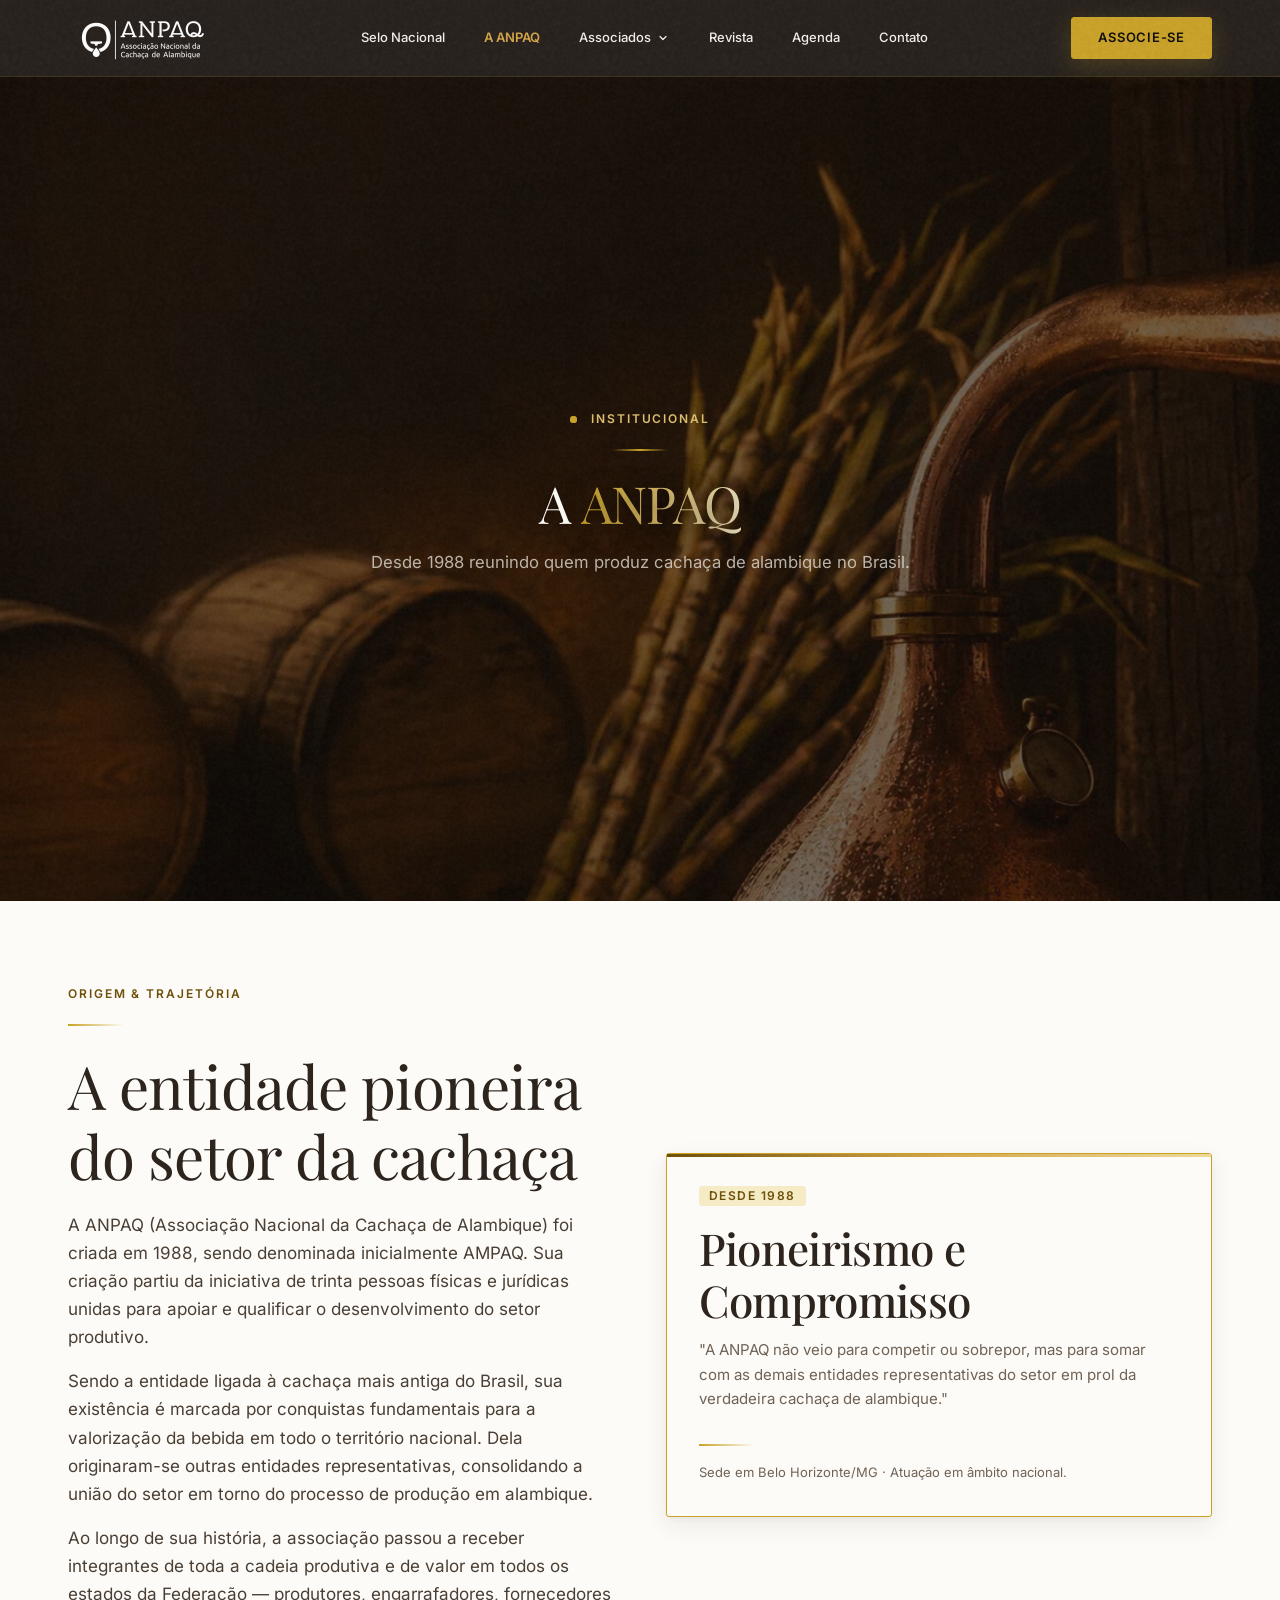
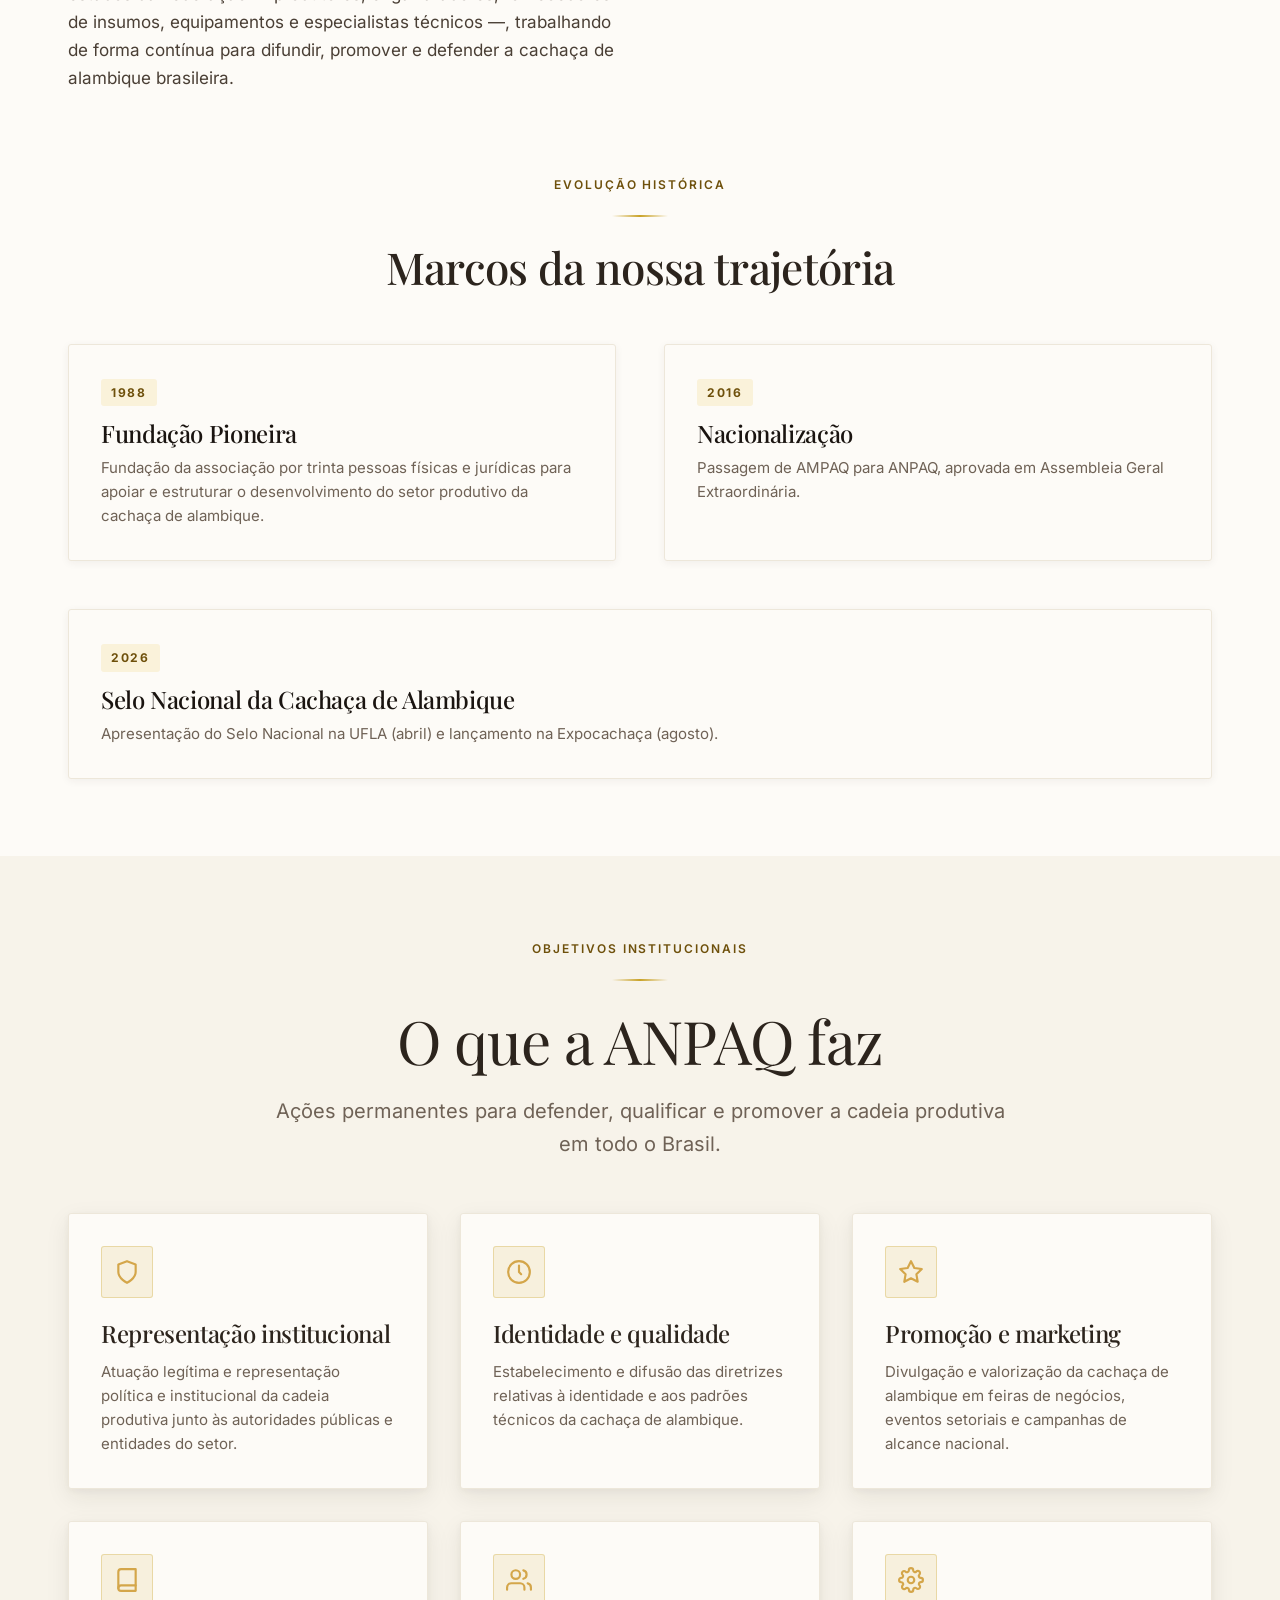
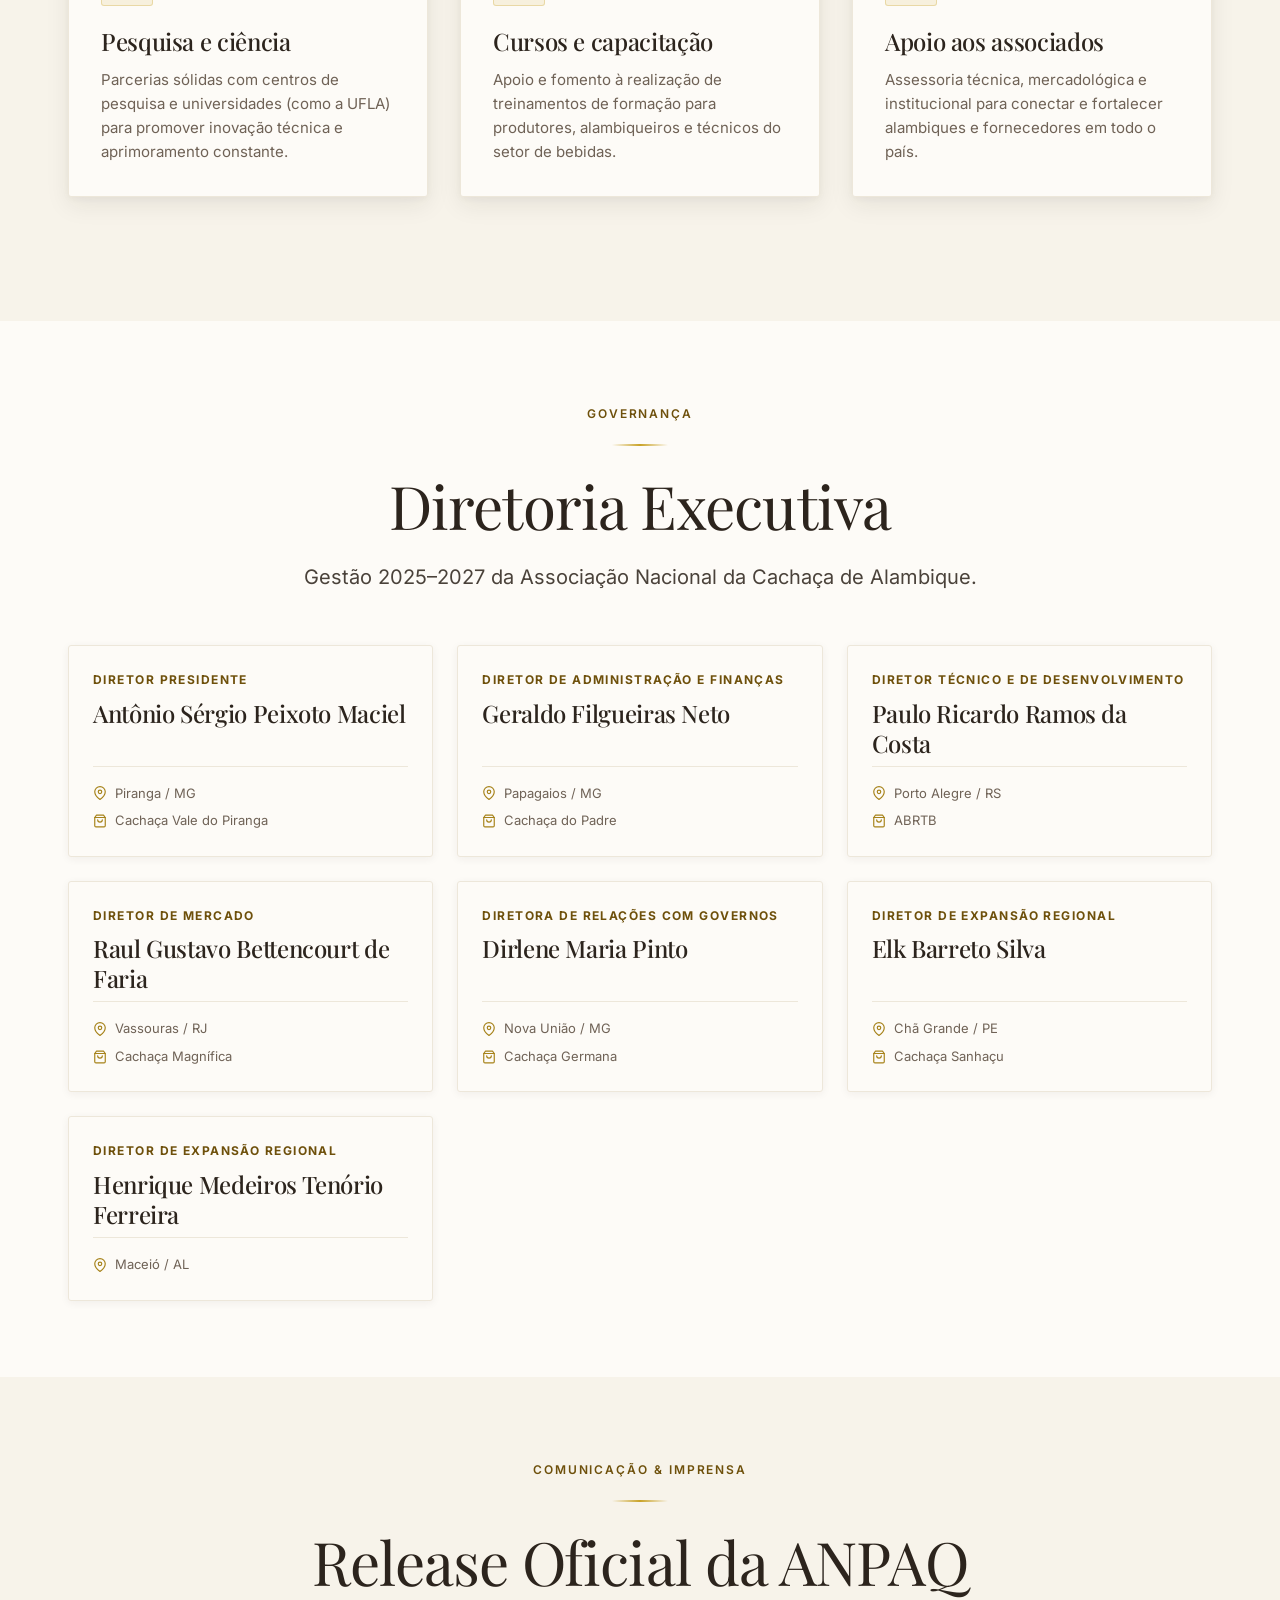
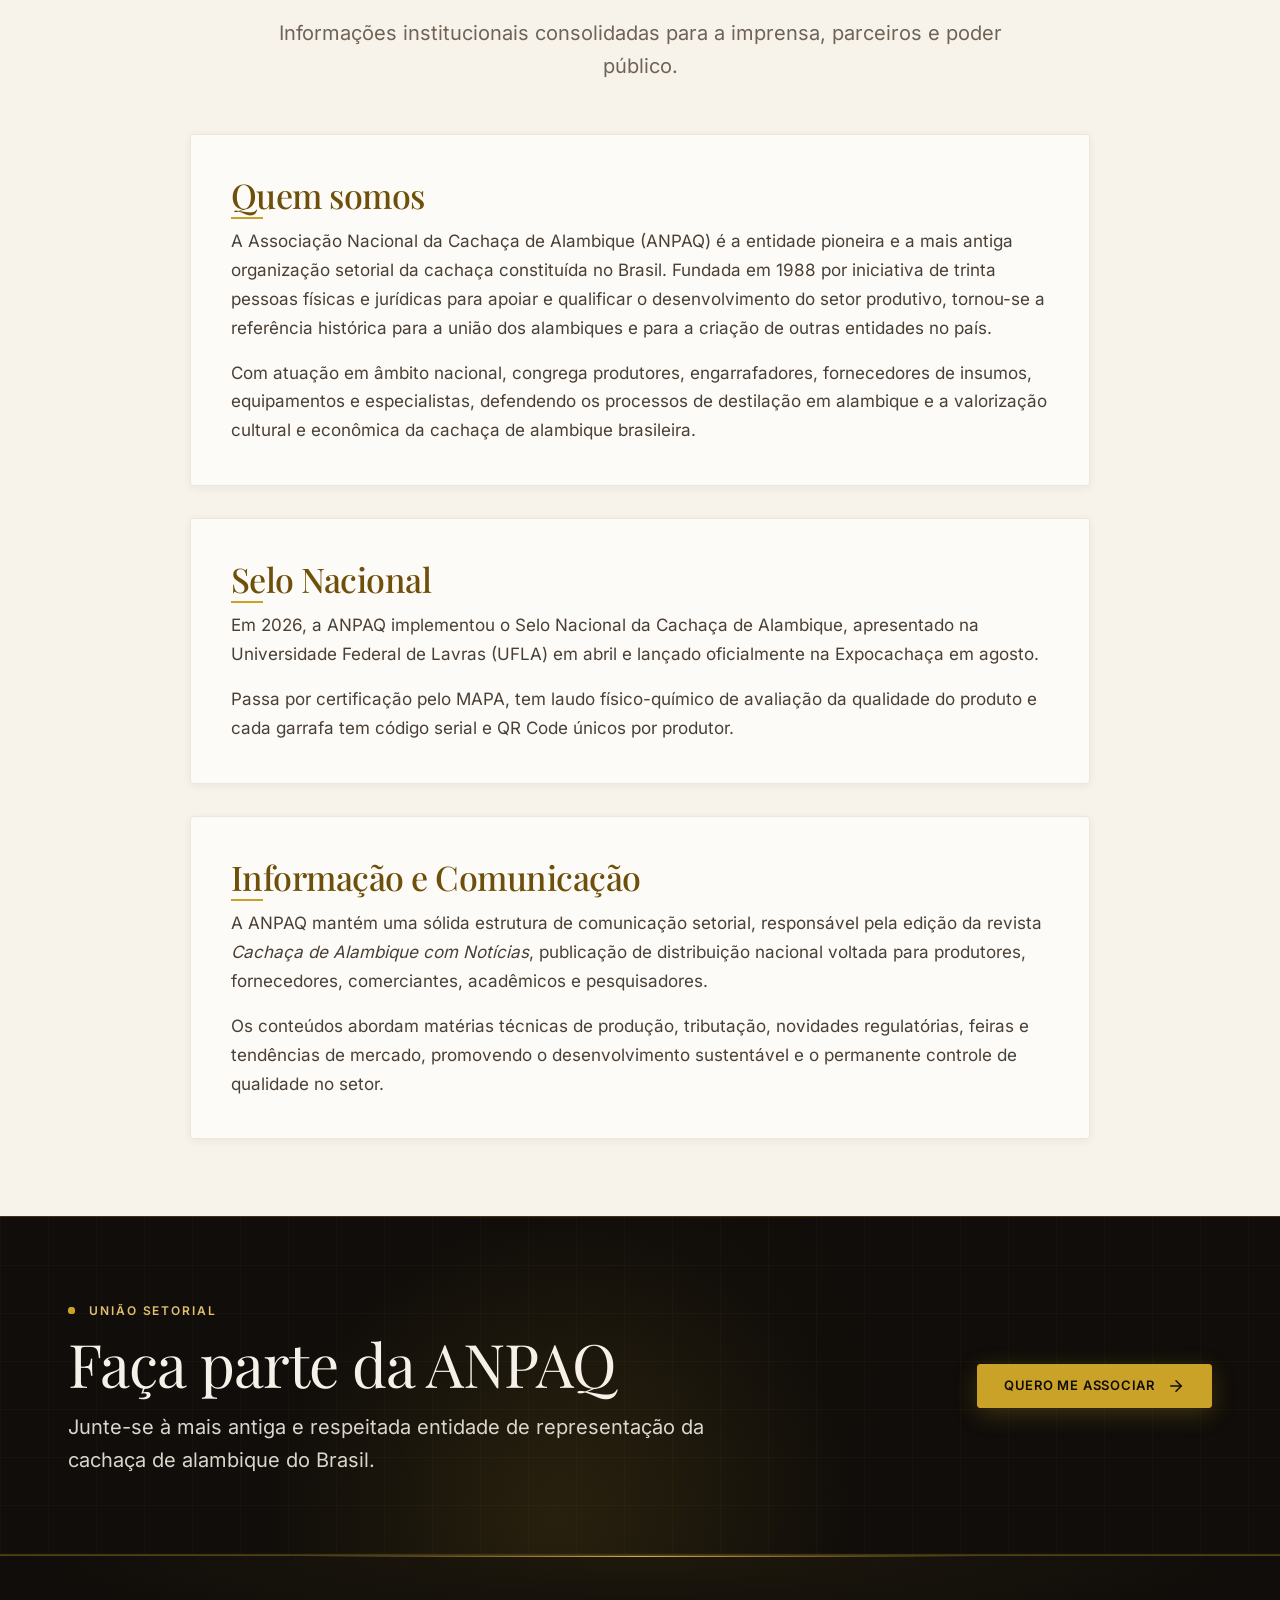
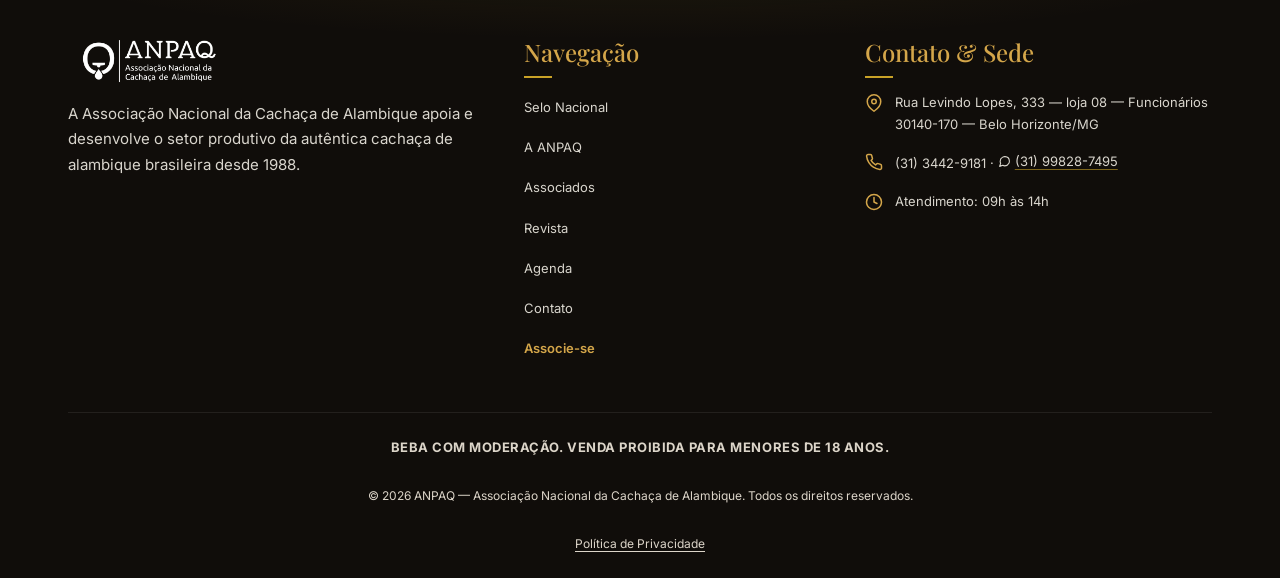
==== commit d9604375: "fix: whatsapp no rodapé e circulação internacional da revista" ====
--- a/a-anpaq/index.html
+++ b/a-anpaq/index.html
@@ -46,7 +46,7 @@
   <link rel="preload" href="/assets/fonts/inter-variable-latin.woff2" as="font" type="font/woff2" crossorigin>
   <link rel="preload" href="/assets/fonts/playfair-display-variable-latin.woff2" as="font" type="font/woff2" crossorigin>
   <link rel="preload" href="/assets/img/bg-alambique.webp" as="image" type="image/webp" fetchpriority="high">
-<link rel="stylesheet" href="/assets/site.css?v=20261111b"/>
+<link rel="stylesheet" href="/assets/site.css?v=20261113a"/>
 </head>
 <body>
 
@@ -547,7 +547,7 @@
             </div>
             <div class="footer-contact-item">
               <svg viewBox="0 0 24 24" fill="none" stroke="currentColor" stroke-width="2" stroke-linecap="round" stroke-linejoin="round" aria-hidden="true"><path d="M22 16.92v3a2 2 0 0 1-2.18 2 19.79 19.79 0 0 1-8.63-3.07 19.5 19.5 0 0 1-6-6 19.79 19.79 0 0 1-3.07-8.67A2 2 0 0 1 4.11 2h3a2 2 0 0 1 2 1.72 12.84 12.84 0 0 0 .7 2.81 2 2 0 0 1-.45 2.11L8.09 9.91a16 16 0 0 0 6 6l1.27-1.27a2 2 0 0 1 2.11-.45 12.84 12.84 0 0 0 2.81.7A2 2 0 0 1 22 16.92z"></path></svg>
-              <span>(31) 3442-9181 · (31) 99828-7495</span>
+              <span><span class="footer-phone-fixo">(31) 3442-9181</span> · <a href="https://wa.me/5531998287495" target="_blank" rel="noopener" class="footer-whatsapp-link" aria-label="Falar com a ANPAQ pelo WhatsApp"><svg viewBox="0 0 24 24" width="14" height="14" fill="none" stroke="currentColor" stroke-width="2" stroke-linecap="round" stroke-linejoin="round" aria-hidden="true"><path d="M21 11.5a8.38 8.38 0 0 1-.9 3.8 8.5 8.5 0 0 1-7.6 4.7 8.38 8.38 0 0 1-3.8-.9L3 21l1.9-5.7a8.38 8.38 0 0 1-.9-3.8 8.5 8.5 0 0 1 4.7-7.6 8.38 8.38 0 0 1 3.8-.9h.5a8.48 8.48 0 0 1 8 8v.5z"></path></svg>(31) 99828-7495</a></span>
             </div>
             <div class="footer-contact-item">
               <svg viewBox="0 0 24 24" fill="none" stroke="currentColor" stroke-width="2" stroke-linecap="round" stroke-linejoin="round" aria-hidden="true"><circle cx="12" cy="12" r="10"></circle><polyline points="12 6 12 12 16 14"></polyline></svg>
--- a/assets/site.css
+++ b/assets/site.css
@@ -1474,6 +1474,44 @@
   margin-top: 2px;
 }
 
+/* Link de WhatsApp e telefones no rodapé institucional */
+.footer-phone-fixo {
+  white-space: nowrap;
+}
+
+.footer-contact-item .footer-whatsapp-link {
+  display: inline-flex;
+  align-items: center;
+  gap: 4px;
+  color: inherit;
+  text-decoration: underline;
+  text-decoration-color: rgba(201, 162, 39, 0.6);
+  text-underline-offset: 3px;
+  white-space: nowrap;
+  transition: color var(--duration-fast) var(--ease-out),
+    text-decoration-color var(--duration-fast) var(--ease-out);
+}
+
+.footer-contact-item .footer-whatsapp-link:hover {
+  color: var(--anpaq-gold-300);
+  text-decoration-color: var(--anpaq-gold-300);
+}
+
+.footer-contact-item .footer-whatsapp-link:focus-visible {
+  color: var(--anpaq-gold-300);
+  outline: 2px solid var(--anpaq-gold-400);
+  outline-offset: 2px;
+  border-radius: var(--radius-xs);
+}
+
+.footer-contact-item .footer-whatsapp-link svg {
+  width: 1em;
+  height: 1em;
+  margin-top: 0;
+  color: currentColor;
+  flex-shrink: 0;
+}
+
 /* Barra inferior do rodapé */
 .footer-bottom {
   padding: var(--sp-6) 0;
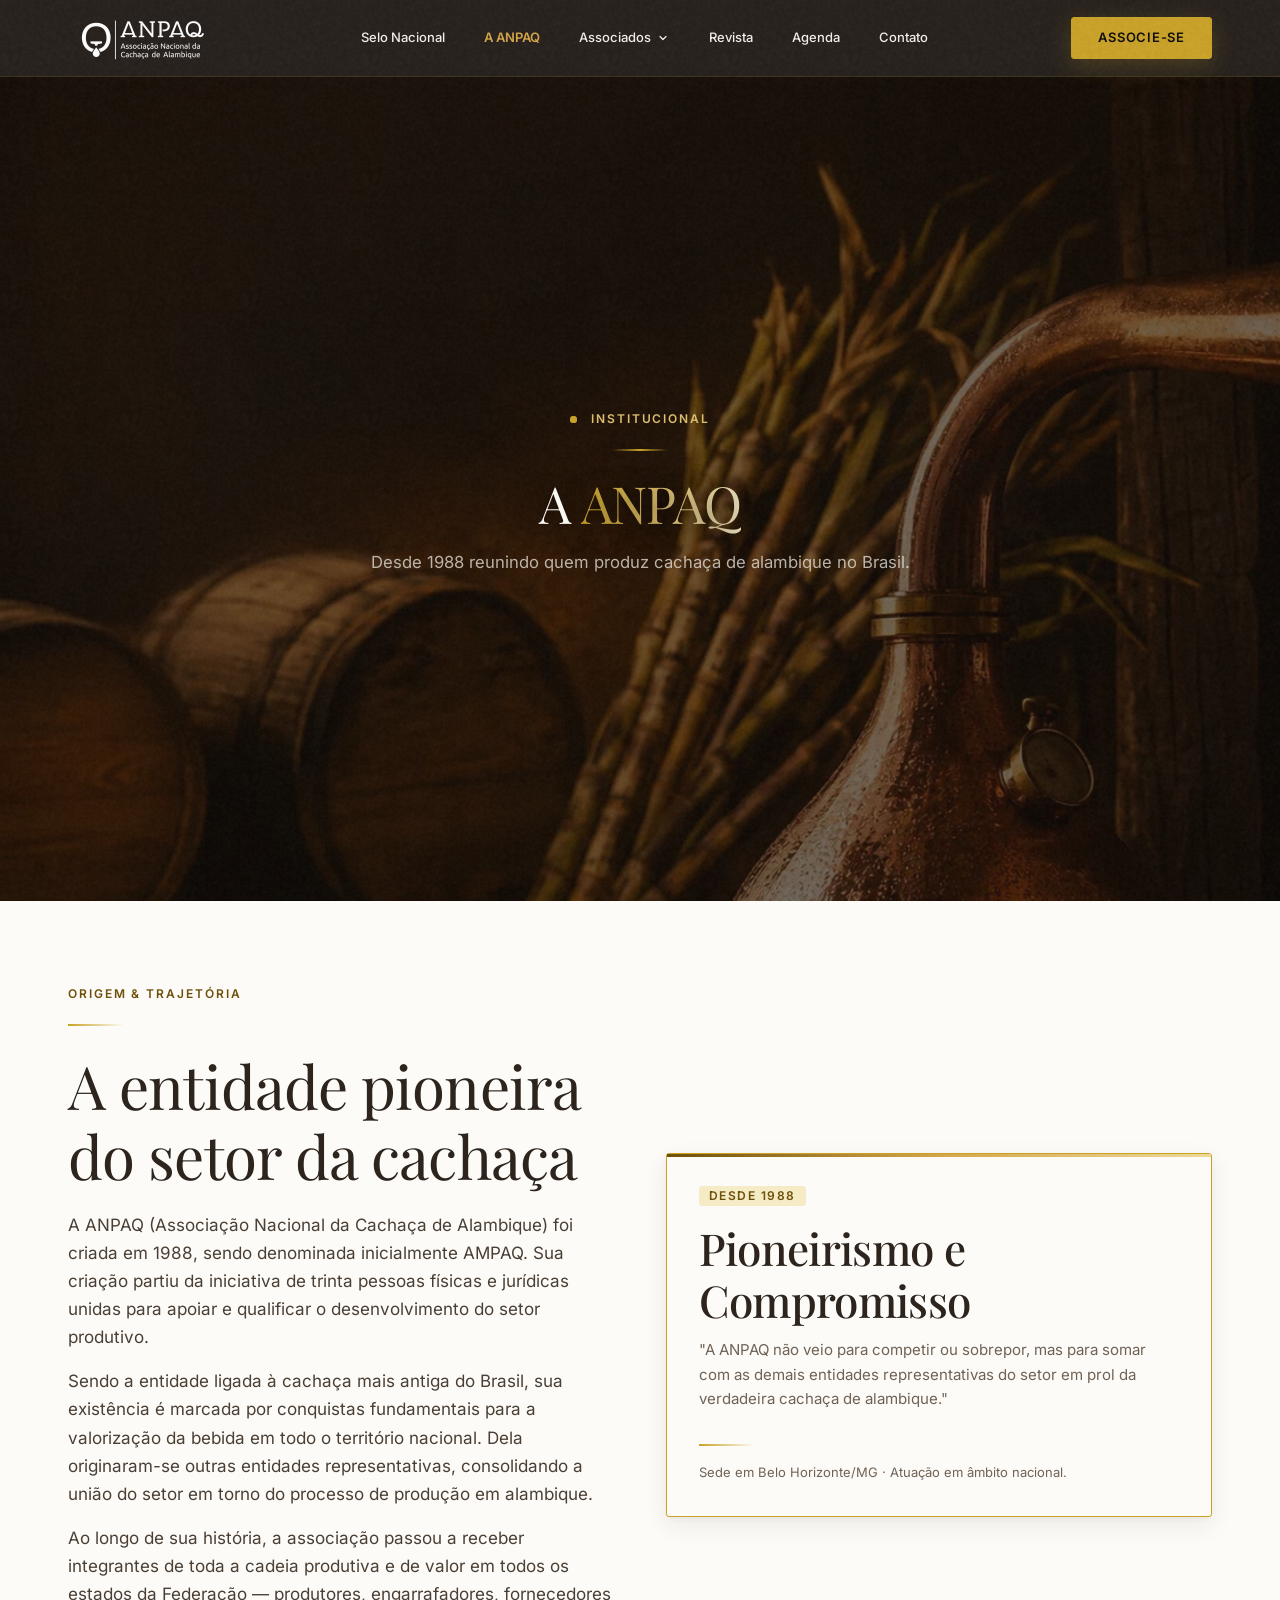
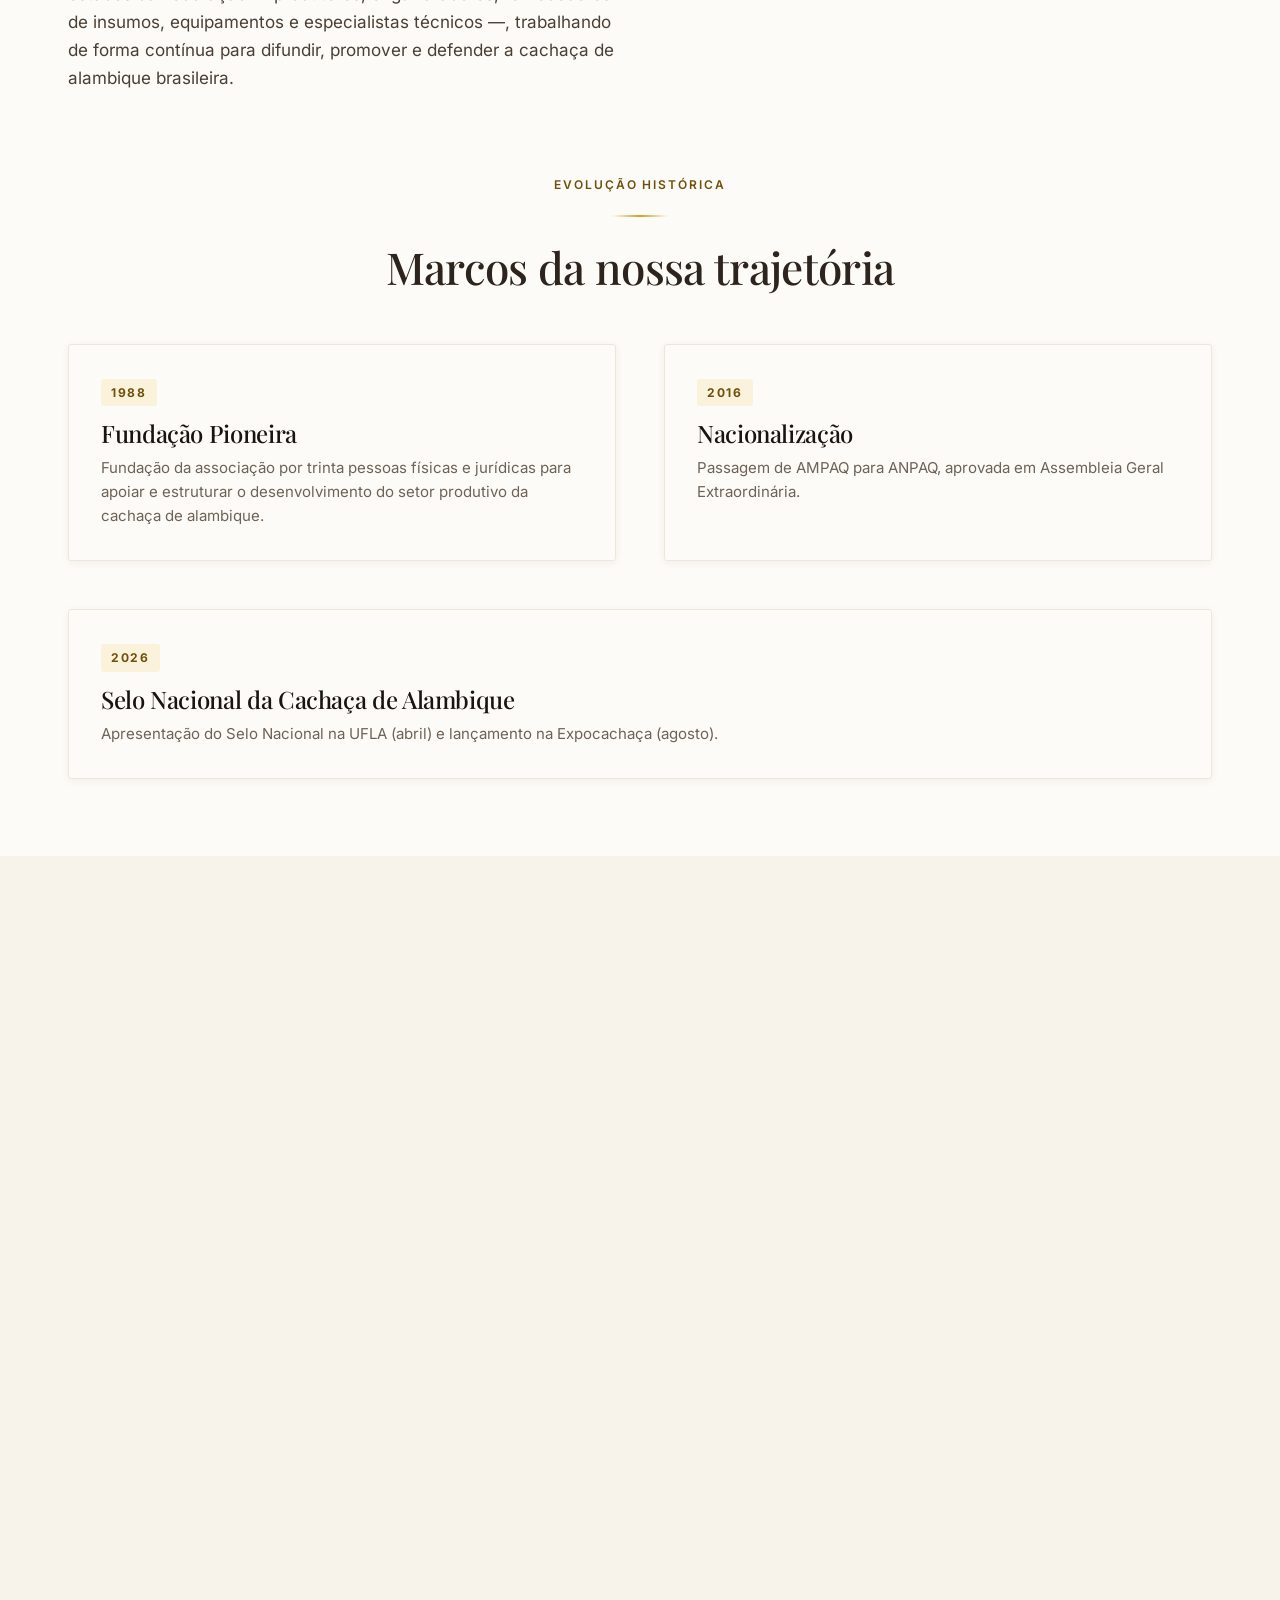
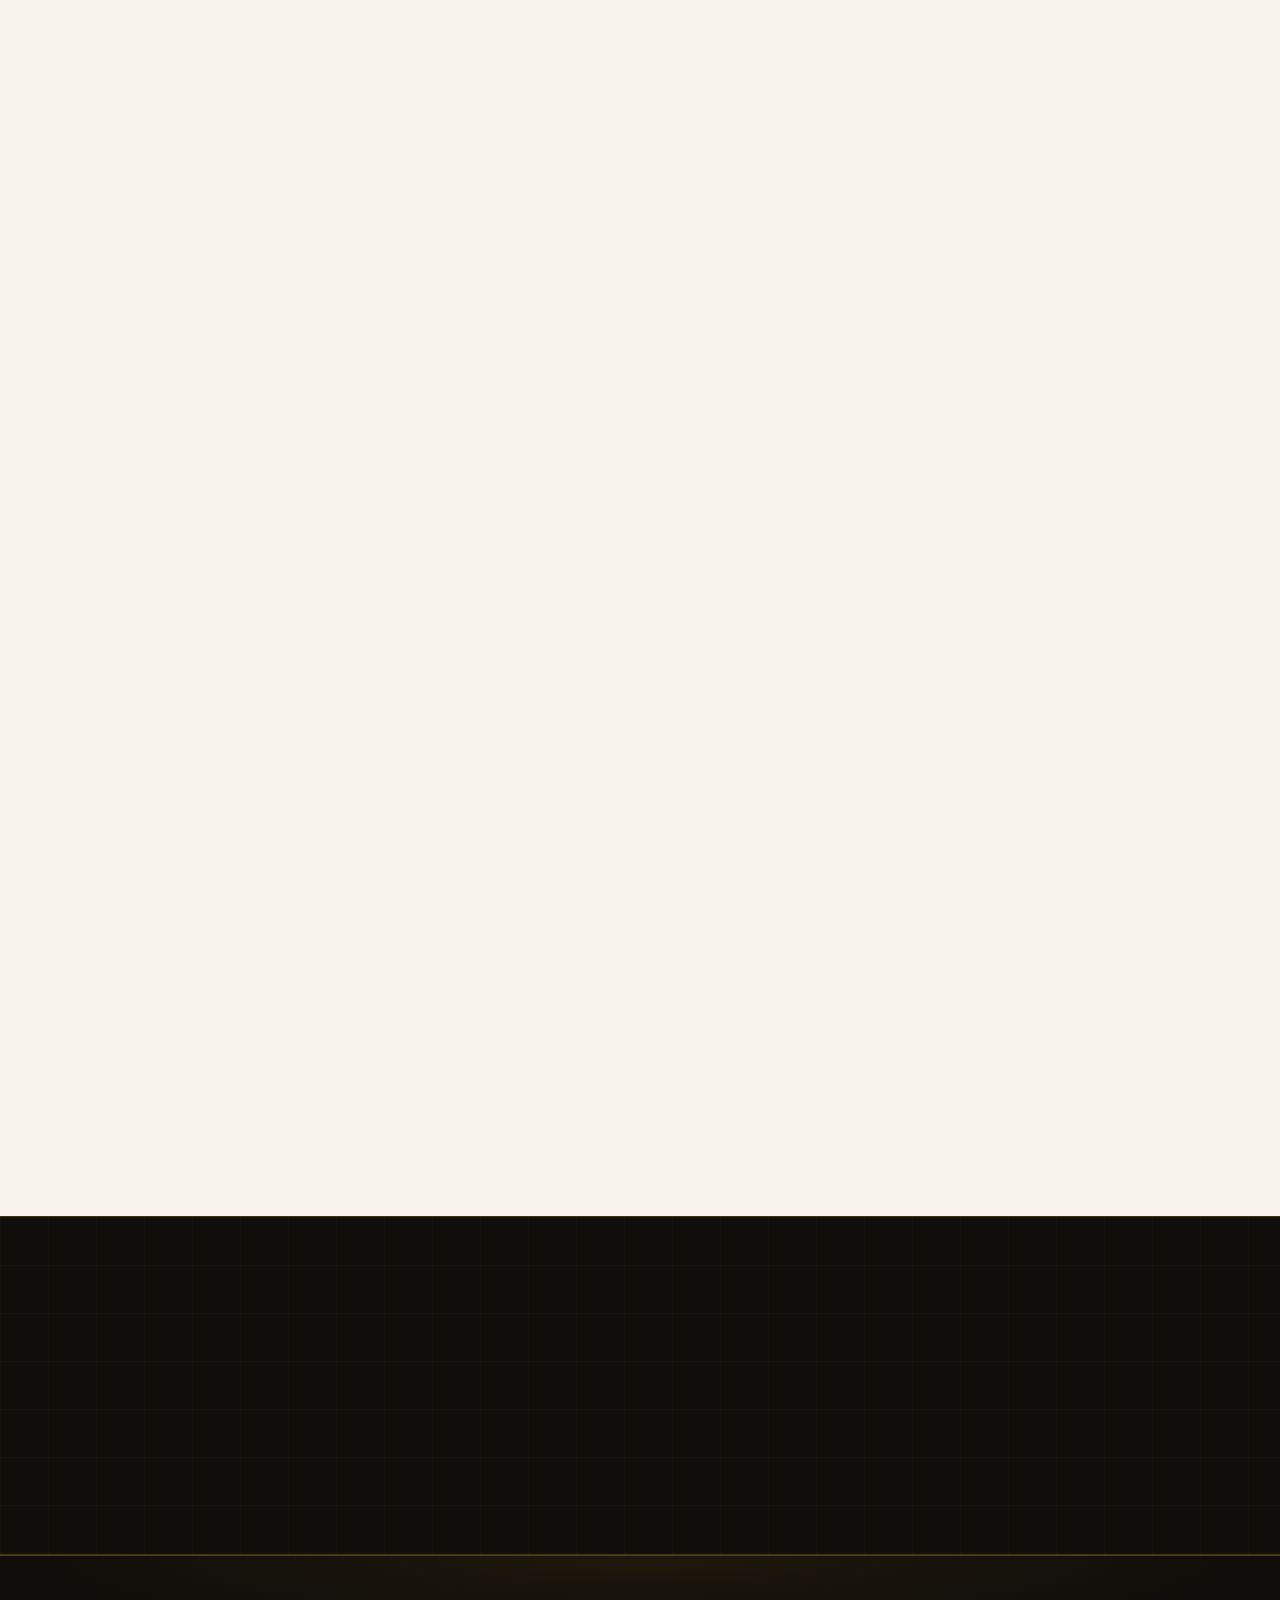
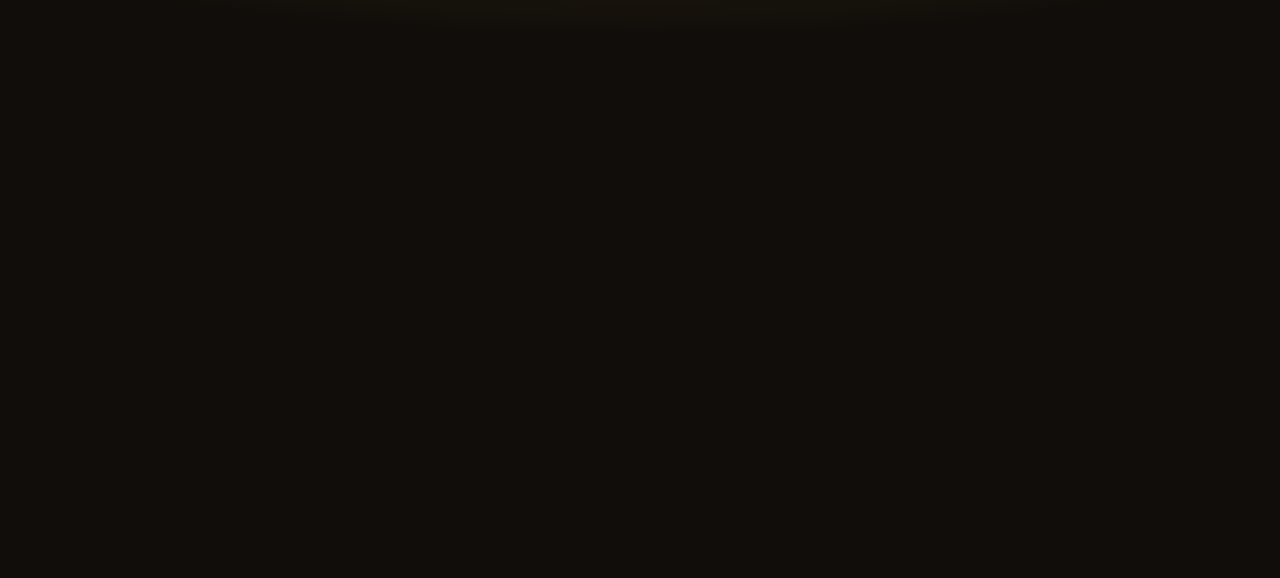
==== commit d3205a2b: "fix: correcoes de acessibilidade, bugs e otimizacao de performance" ====
--- a/a-anpaq/index.html
+++ b/a-anpaq/index.html
@@ -45,8 +45,9 @@
   <!-- Preload de Fontes Críticas Locais -->
   <link rel="preload" href="/assets/fonts/inter-variable-latin.woff2" as="font" type="font/woff2" crossorigin>
   <link rel="preload" href="/assets/fonts/playfair-display-variable-latin.woff2" as="font" type="font/woff2" crossorigin>
-  <link rel="preload" href="/assets/img/bg-alambique.webp" as="image" type="image/webp" fetchpriority="high">
-<link rel="stylesheet" href="/assets/site.css?v=20261113a"/>
+  <link rel="preload" href="/assets/img/bg-alambique-m.webp" as="image" type="image/webp" media="(max-width: 640px)" fetchpriority="high">
+  <link rel="preload" href="/assets/img/bg-alambique.webp" as="image" type="image/webp" media="(min-width: 641px)" fetchpriority="high">
+<link rel="stylesheet" href="/assets/site.css?v=20261113b"/>
 </head>
 <body>
 
@@ -57,7 +58,7 @@
   <header class="site-header" id="site-header">
     <div class="container nav-container">
       <a href="/" class="nav-brand" aria-label="ANPAQ — Página inicial">
-        <img src="/assets/img/logo-anpaq.png" alt="ANPAQ — Associação Nacional da Cachaça de Alambique" class="nav-logo" width="160" height="48">
+        <img src="/assets/img/logo-anpaq.webp" alt="ANPAQ — Associação Nacional da Cachaça de Alambique" class="nav-logo" width="160" height="51" decoding="async">
       </a>
 
       <!-- Menu Desktop -->
@@ -104,7 +105,7 @@
   <div class="mobile-drawer" id="mobile-drawer" role="dialog" aria-modal="true" aria-label="Menu de navegação">
     <div class="mobile-drawer-header">
       <a href="/" class="nav-brand" aria-label="ANPAQ — Página inicial">
-        <img src="/assets/img/logo-anpaq.png" alt="ANPAQ" class="nav-logo" width="140" height="42">
+        <img src="/assets/img/logo-anpaq.webp" alt="ANPAQ" class="nav-logo" width="140" height="45" decoding="async" loading="lazy">
       </a>
       <button class="btn-ghost" id="drawer-close" aria-label="Fechar menu" style="color:var(--anpaq-gold-400);font-size:1.5rem;padding:0.5rem;cursor:pointer;">
         ✕
@@ -140,8 +141,8 @@
     <!-- ─── 1. HERÓI DA PÁGINA ─── -->
         <section class="page-hero">
       <picture class="page-hero-bg">
-        <source srcset="/assets/img/bg-alambique.webp" type="image/webp">
-        <img src="/assets/img/bg-alambique.jpg" alt="" fetchpriority="high" loading="eager" decoding="async" width="1122" height="1402">
+        <source media="(min-width: 641px)" srcset="/assets/img/bg-alambique.webp" type="image/webp">
+        <img src="/assets/img/bg-alambique-m.webp" alt="" fetchpriority="high" loading="eager" decoding="async" width="640" height="799">
       </picture>
       <div class="page-hero-overlay"></div>
       <div class="container page-hero-content">
@@ -514,7 +515,7 @@
         <!-- Coluna 1: Marca & Frase -->
         <div class="footer-col-brand">
           <a href="/" aria-label="ANPAQ — Início">
-            <img src="/assets/img/logo-anpaq.png" alt="ANPAQ Logo" class="footer-logo" width="160" height="48" loading="lazy">
+            <img src="/assets/img/logo-anpaq.webp" alt="ANPAQ Logo" class="footer-logo" width="160" height="51" loading="lazy" decoding="async">
           </a>
           <p class="footer-brand-desc">
             A Associação Nacional da Cachaça de Alambique apoia e desenvolve o setor produtivo da autêntica cachaça de alambique brasileira desde 1988.
@@ -570,7 +571,7 @@
 
   <!-- Scripts -->
 
-  <script src="/assets/config.js?v=20261106g" defer></script>
-  <script src="/assets/site.js?v=20261106g" defer></script>
+  <script src="/assets/config.js?v=20261107a" defer></script>
+  <script src="/assets/site.js?v=20261113b" defer></script>
 </body>
 </html>
--- a/assets/site.css
+++ b/assets/site.css
@@ -1501,7 +1501,7 @@
   color: var(--anpaq-gold-300);
   outline: 2px solid var(--anpaq-gold-400);
   outline-offset: 2px;
-  border-radius: var(--radius-xs);
+  border-radius: var(--radius-sm);
 }
 
 .footer-contact-item .footer-whatsapp-link svg {
@@ -1601,13 +1601,8 @@
   flex-direction: column;
   justify-content: center;
   align-items: center;
-  padding: clamp(var(--sp-4), 3vh, var(--sp-8)) var(--container-pad);
+  padding: clamp(var(--sp-4), 3vh, var(--sp-8)) var(--container-px);
   background-color: var(--anpaq-dark-950);
-  background-image: url('/assets/img/bg-alambique.jpg');
-  background-image: url('/assets/img/bg-alambique.webp');
-  background-size: cover;
-  background-position: center;
-  background-repeat: no-repeat;
   overflow: hidden;
   color: var(--anpaq-text-light);
   box-sizing: border-box;
@@ -2021,7 +2016,7 @@
   .page-hero:not(.page-hero--compact):not(.page-hero--sm) {
     min-height: clamp(420px, 70vh, 640px);
     min-height: clamp(420px, 70svh, 640px);
-    padding: clamp(var(--sp-4), 4vh, var(--sp-8)) max(16px, var(--container-pad));
+    padding: clamp(var(--sp-4), 4vh, var(--sp-8)) max(16px, var(--container-px));
     justify-content: center;
   }
 
@@ -2057,7 +2052,7 @@
   .page-hero:not(.page-hero--compact):not(.page-hero--sm) {
     min-height: clamp(420px, 70vh, 640px);
     min-height: clamp(420px, 70svh, 640px);
-    padding: var(--sp-4) max(16px, var(--container-pad));
+    padding: var(--sp-4) max(16px, var(--container-px));
     justify-content: center;
   }
 
@@ -2139,13 +2134,8 @@
   flex-direction: column;
   justify-content: center;
   align-items: center;
-  padding: clamp(var(--sp-4), 4vh, var(--sp-10)) var(--container-pad);
+  padding: clamp(var(--sp-4), 4vh, var(--sp-10)) var(--container-px);
   background-color: var(--anpaq-dark-950);
-  background-image: url('/assets/img/bg-alambique.jpg');
-  background-image: url('/assets/img/bg-alambique.webp');
-  background-size: cover;
-  background-position: center;
-  background-repeat: no-repeat;
   color: var(--anpaq-text-light);
   overflow: hidden;
   text-align: center;
@@ -3987,7 +3977,7 @@
 }
 
 .selo-how-info p {
-  font-family: var(--font-sans);
+  font-family: var(--font-body);
   font-size: 0.9375rem;
   line-height: 1.55;
   color: var(--anpaq-text-light-muted);
@@ -4062,9 +4052,17 @@
   outline-offset: 3px;
 }
 
-#publicacoes .pub-card:hover .btn {
+#publicacoes .pub-card:hover .btn-ghost {
   color: var(--anpaq-gold-600);
   background-color: rgba(201, 162, 39, 0.12);
+}
+
+#publicacoes .pub-card:hover .btn-primary {
+  background-color: var(--anpaq-gold-400);
+  border-color: var(--anpaq-gold-400);
+  color: var(--anpaq-dark-950);
+  transform: translateY(-2px);
+  box-shadow: 0 8px 28px rgba(201, 162, 39, 0.32);
 }
 
 /* ─── CORREÇÃO DE CONTRASTE EM FUNDOS ESCUROS (.cta-band, .mobile-drawer, .site-footer, .section--dark & .on-dark) ─── */
@@ -4191,8 +4189,8 @@
   .page-hero:not(.page-hero--compact):not(.page-hero--sm) {
     min-height: clamp(420px, 70vh, 640px) !important;
     min-height: clamp(420px, 70svh, 640px) !important;
-    padding-left: max(16px, var(--container-pad));
-    padding-right: max(16px, var(--container-pad));
+    padding-left: max(16px, var(--container-px));
+    padding-right: max(16px, var(--container-px));
   }
 }
 
@@ -4238,8 +4236,8 @@
     min-height: clamp(220px, 32svh, 320px) !important;
     padding-top: var(--sp-4) !important;
     padding-bottom: var(--sp-4) !important;
-    padding-left: max(16px, var(--container-pad));
-    padding-right: max(16px, var(--container-pad));
+    padding-left: max(16px, var(--container-px));
+    padding-right: max(16px, var(--container-px));
   }
 
   .page-hero--compact h1,
@@ -4290,8 +4288,8 @@
   .page-hero--sm {
     min-height: clamp(280px, 45vh, 440px) !important;
     min-height: clamp(280px, 45svh, 440px) !important;
-    padding-left: max(16px, var(--container-pad));
-    padding-right: max(16px, var(--container-pad));
+    padding-left: max(16px, var(--container-px));
+    padding-right: max(16px, var(--container-px));
   }
 }
 
@@ -4826,4 +4824,17 @@
     font-size: 0.65em;
     opacity: 0.8;
   }
+}
+
+/* ─── OTIMIZAÇÃO DE RENDERIZAÇÃO ABAIXO DA DOBRA (LCP / TBT) ─── */
+@supports (content-visibility: auto) {
+  main > section:nth-of-type(n + 2) {
+    content-visibility: auto;
+    contain-intrinsic-size: auto 520px;
+  }
+
+  .site-footer {
+    content-visibility: auto;
+    contain-intrinsic-size: auto 380px;
+  }
 }
